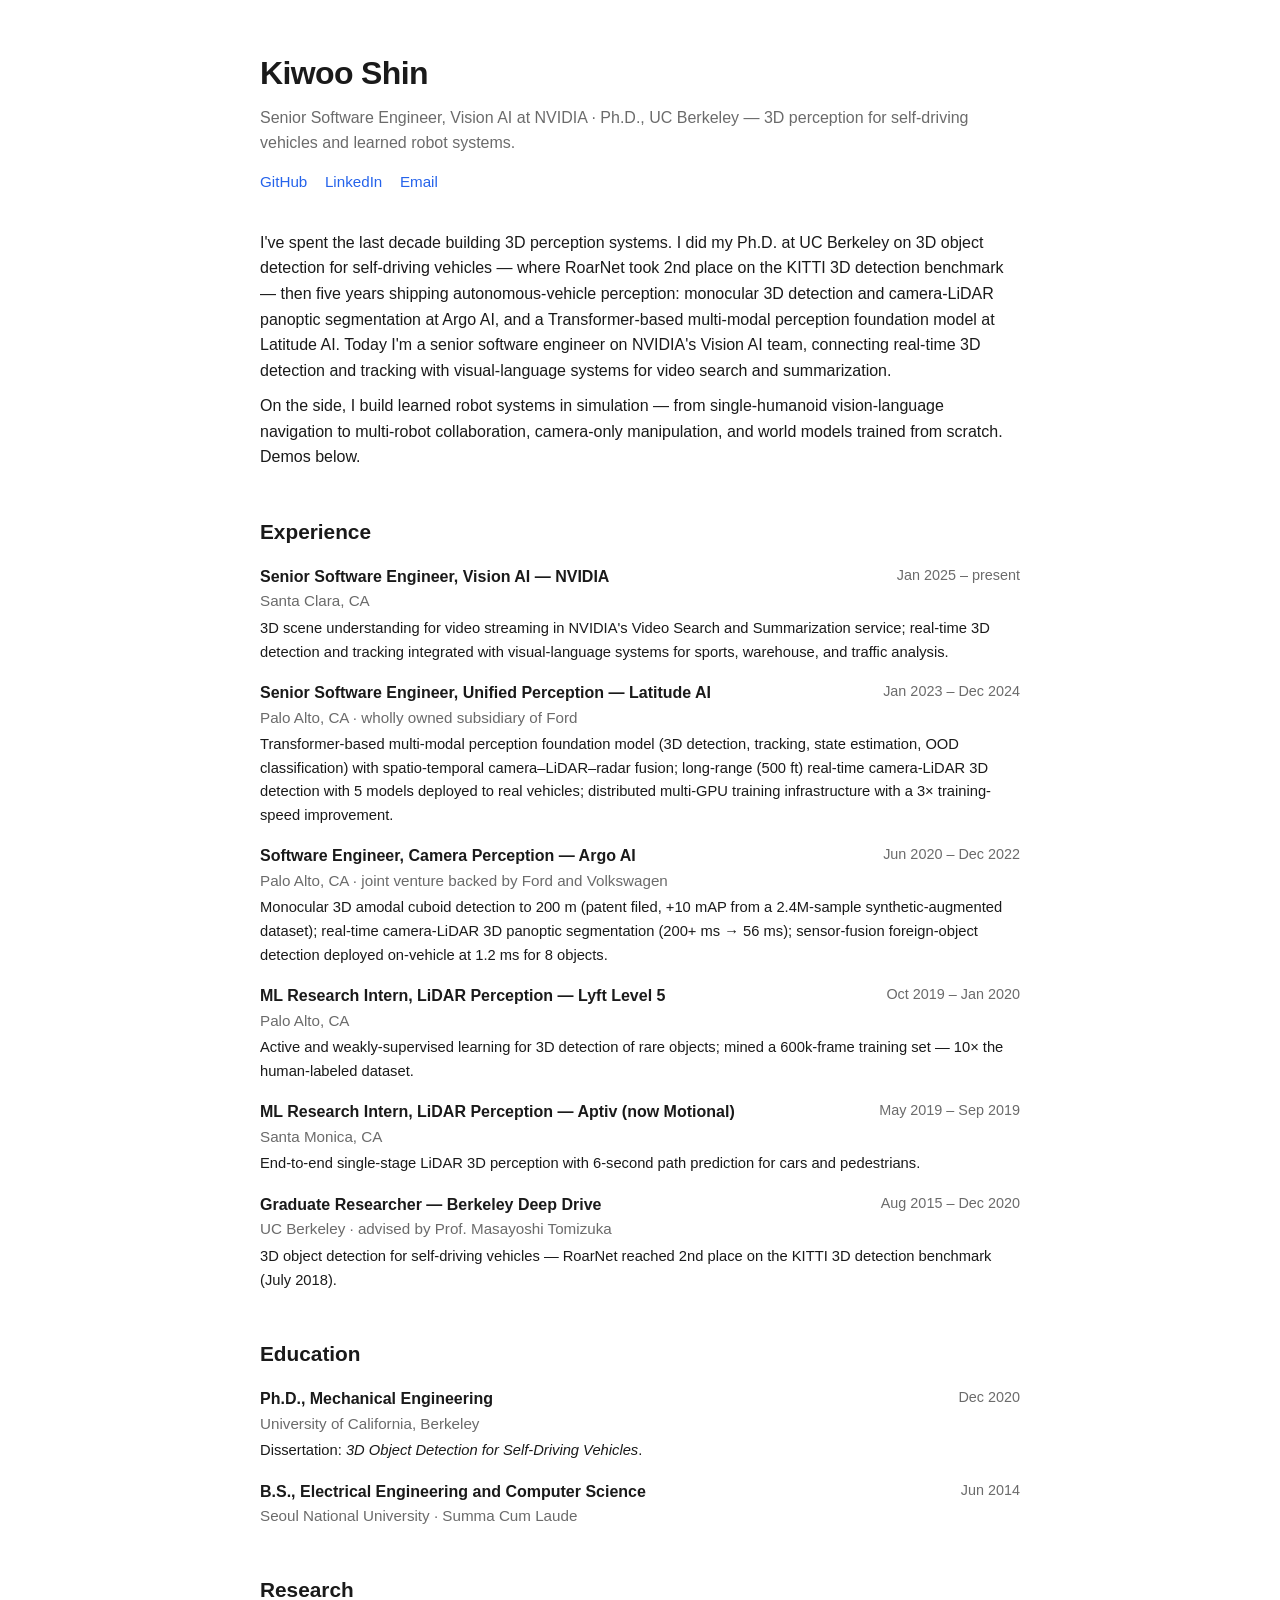
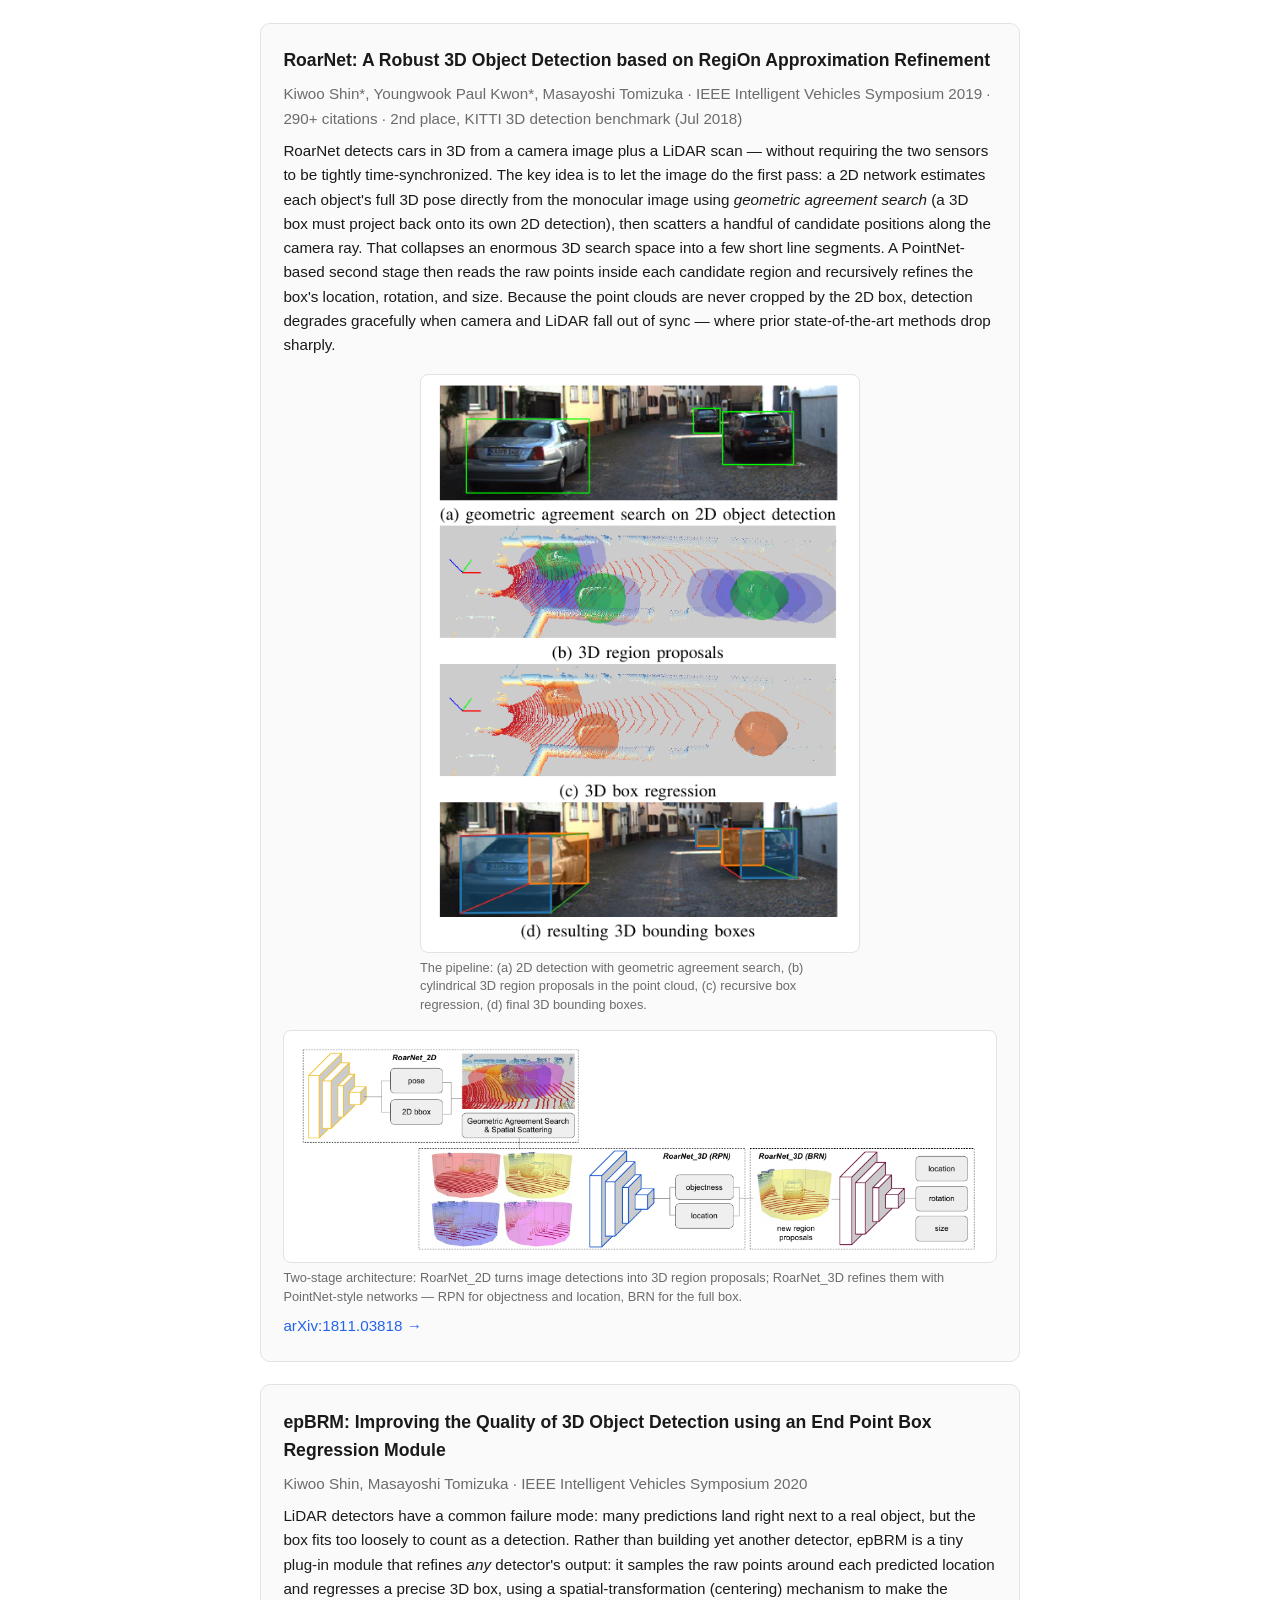
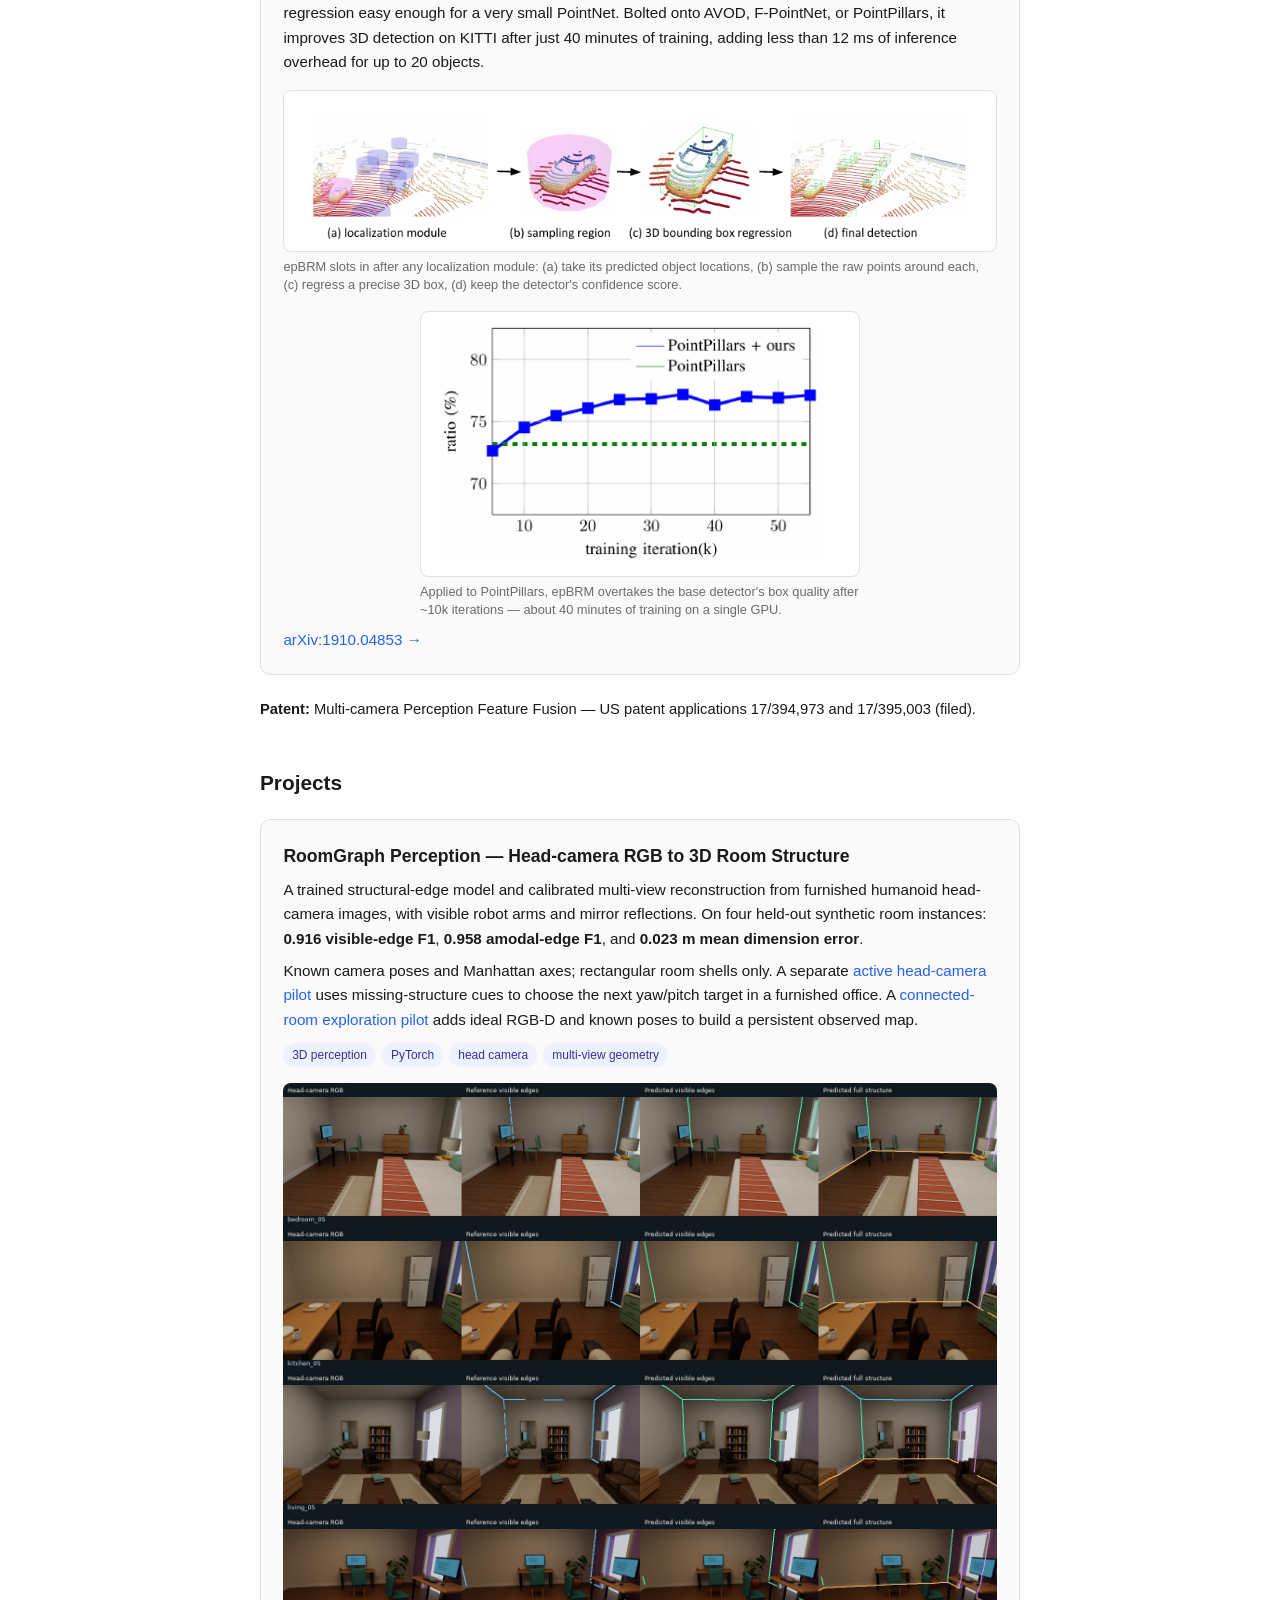
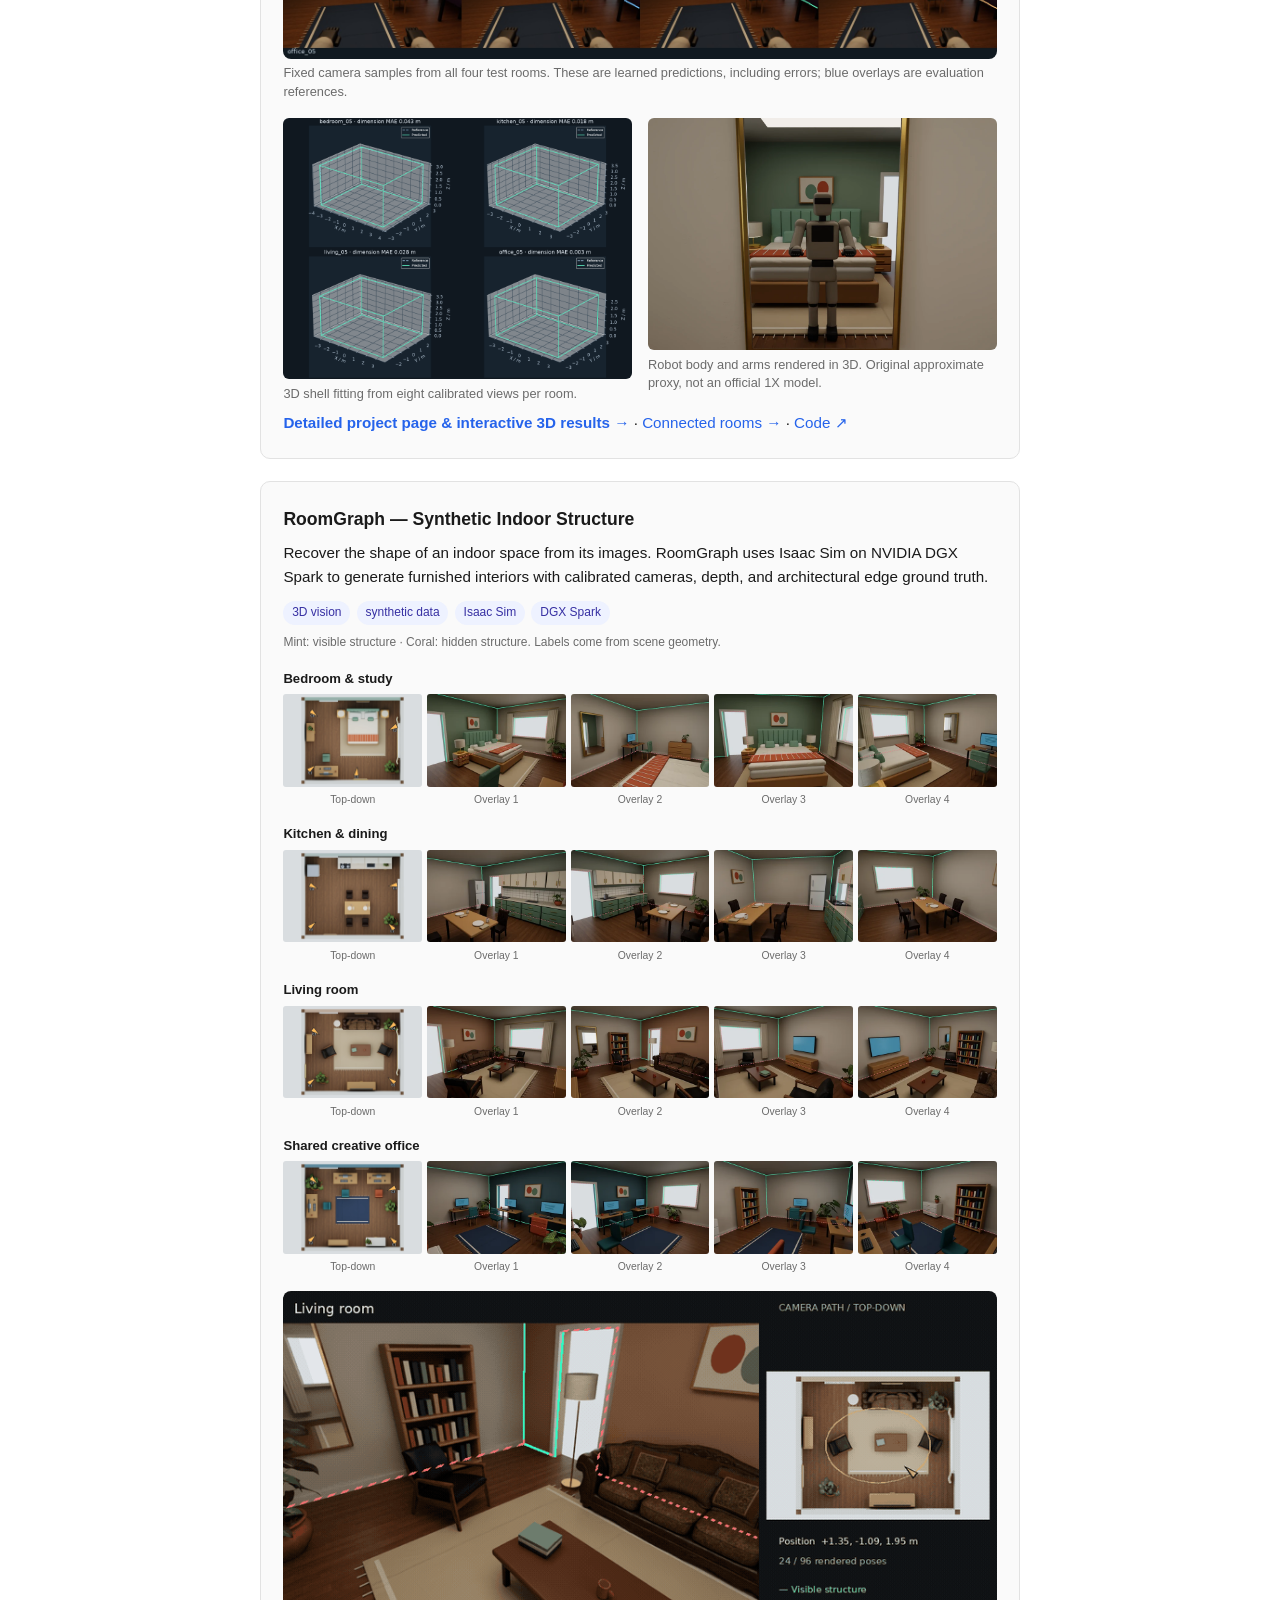
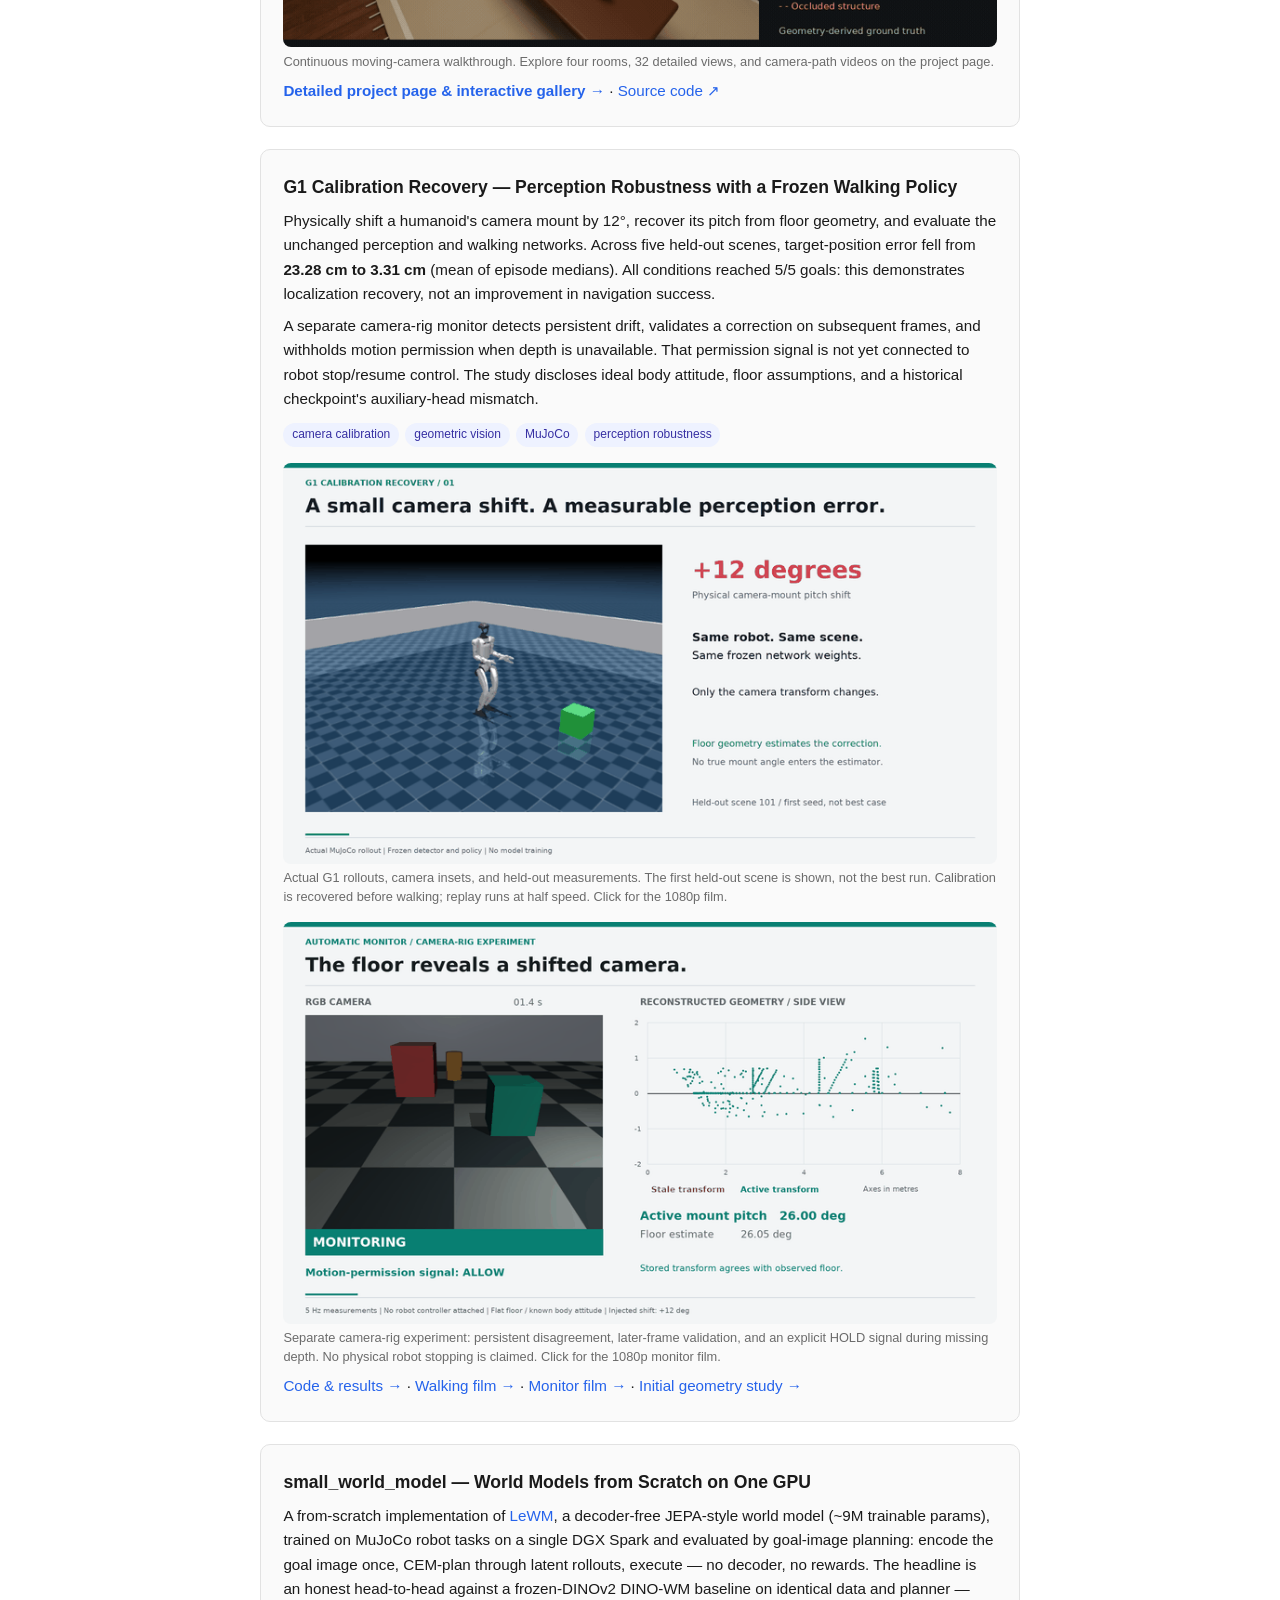
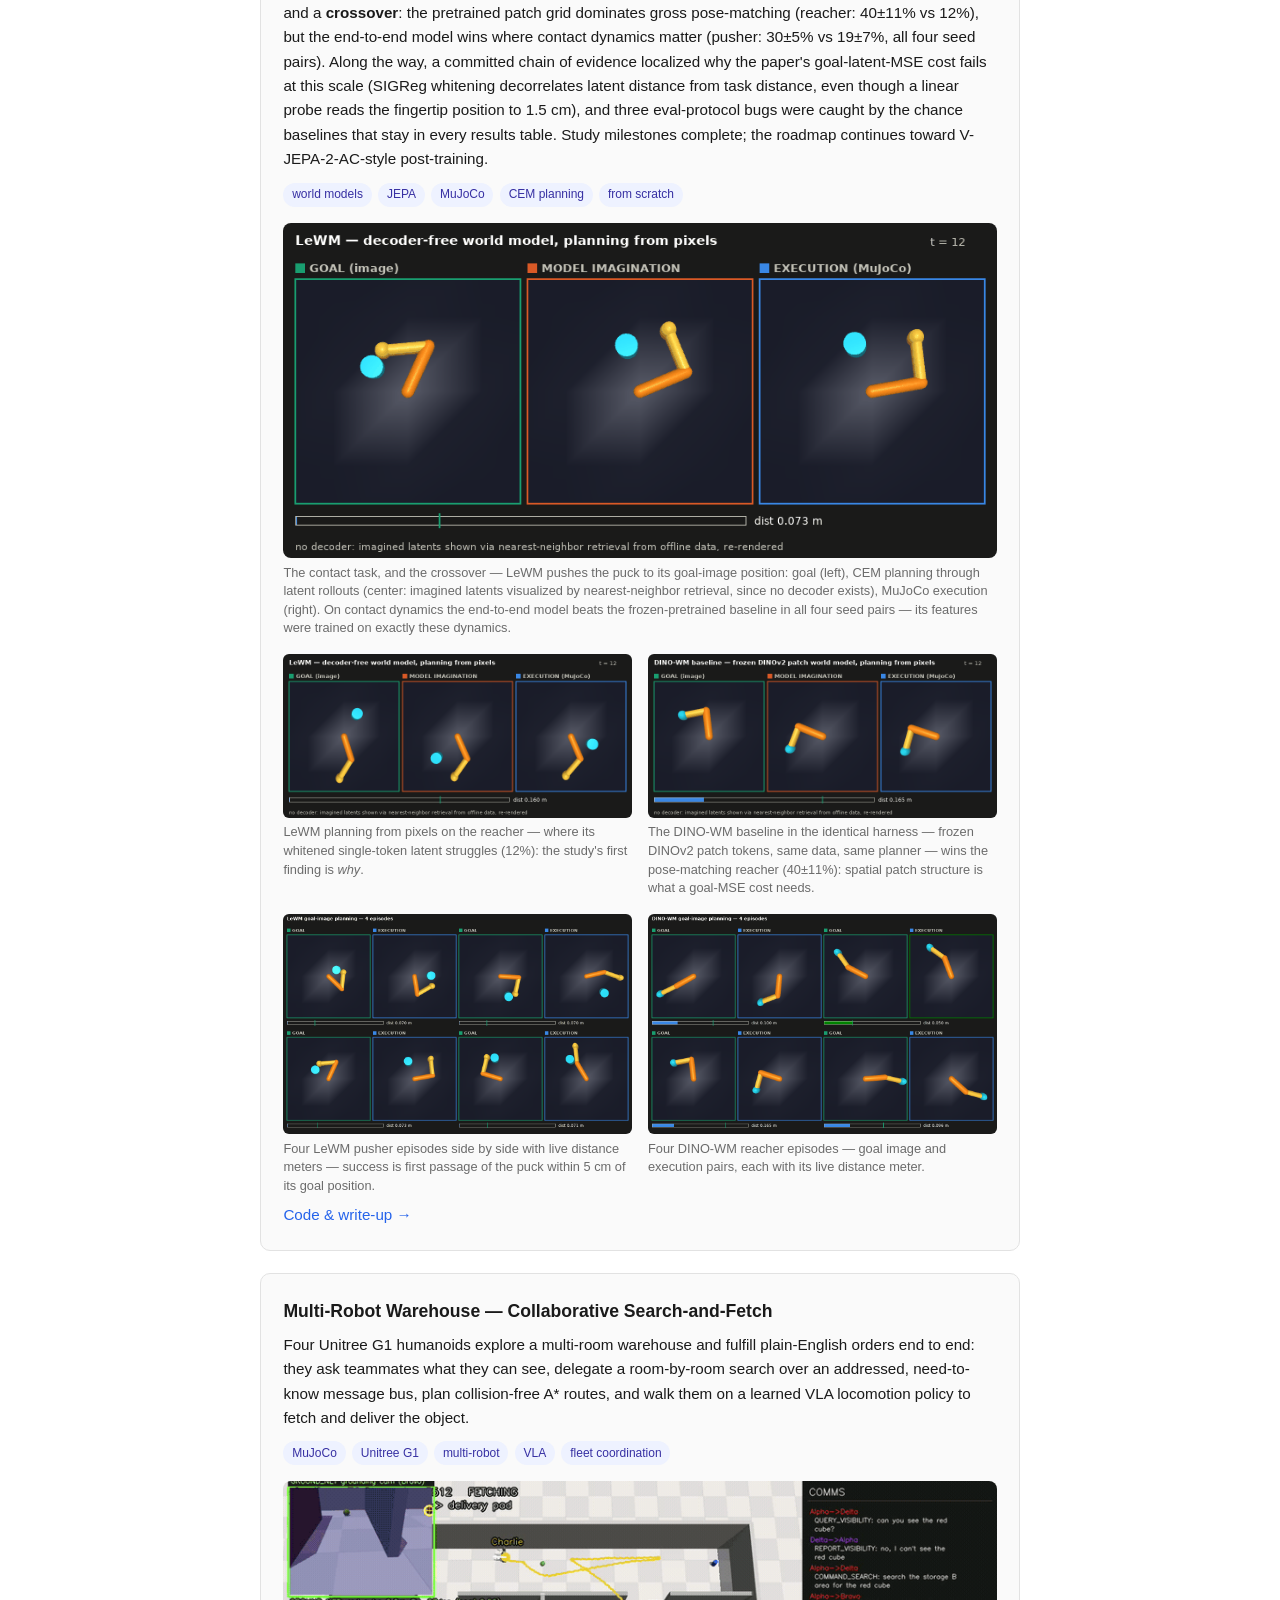
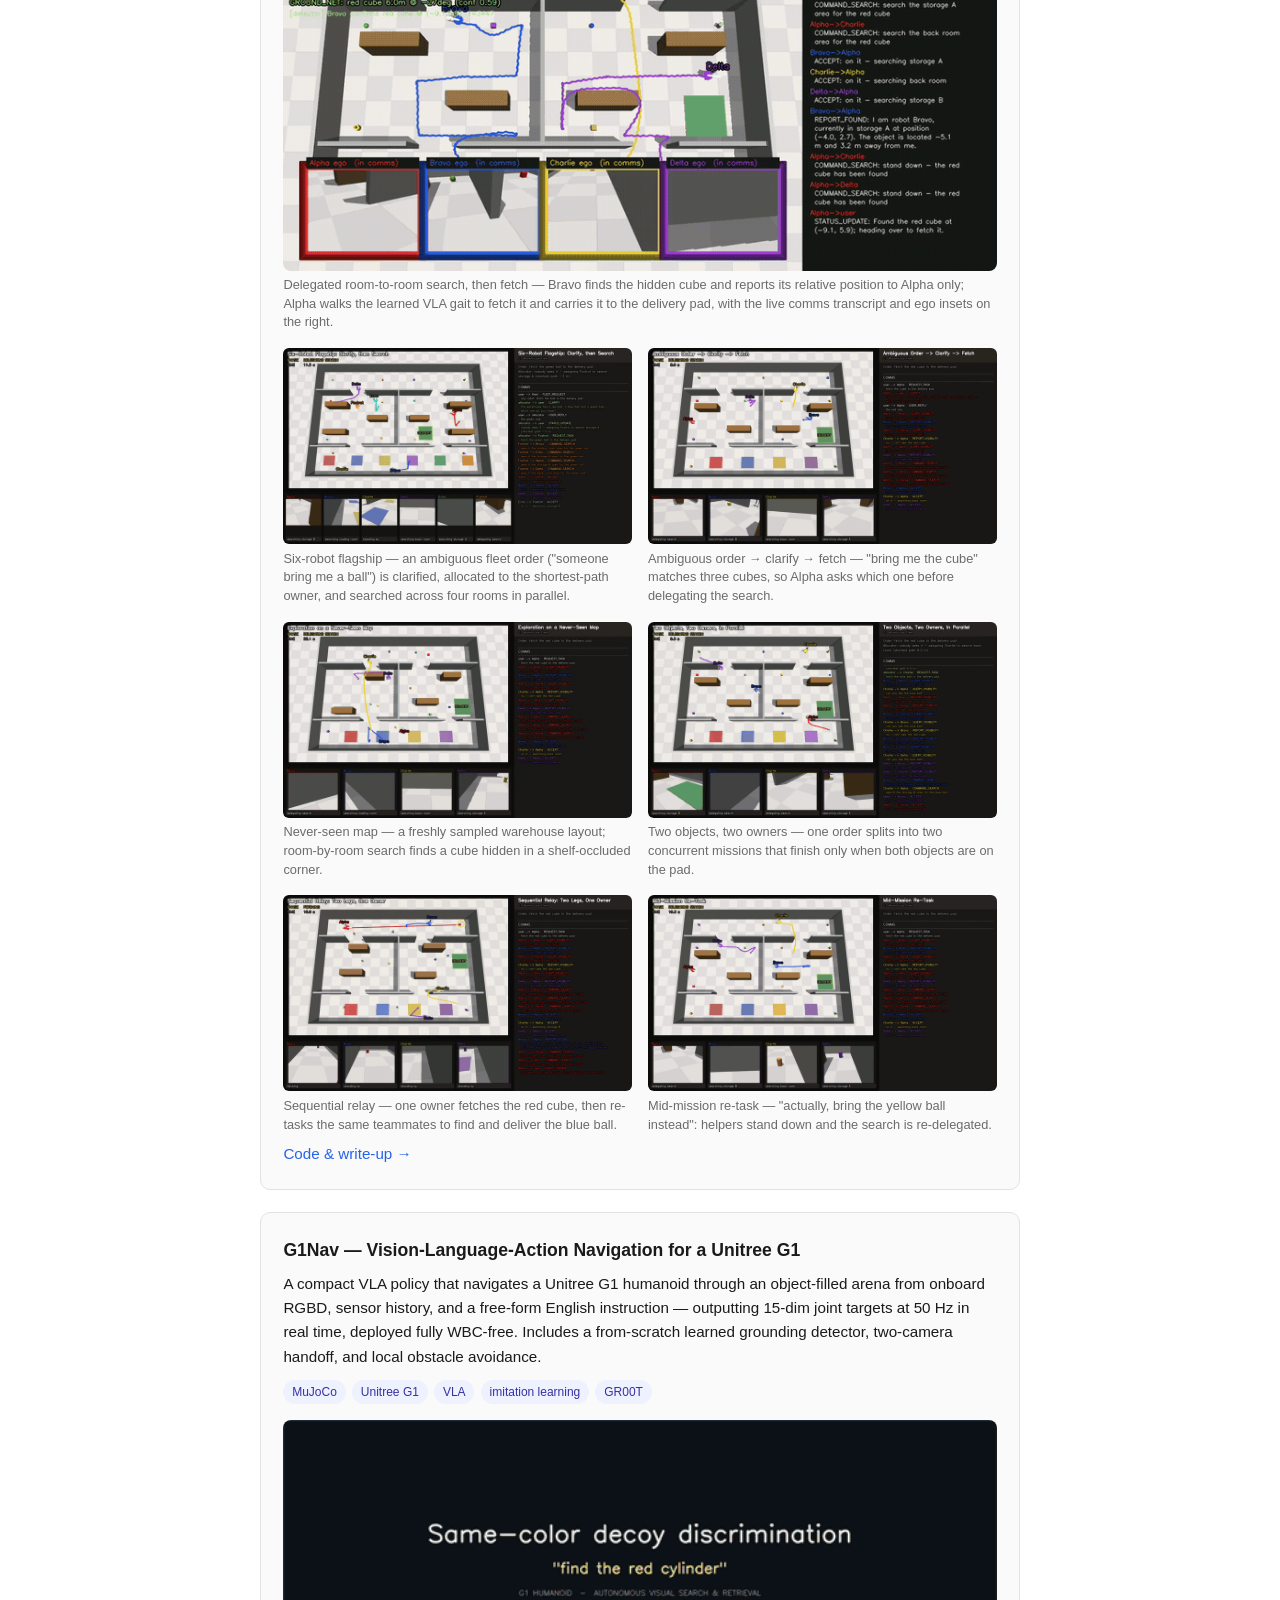
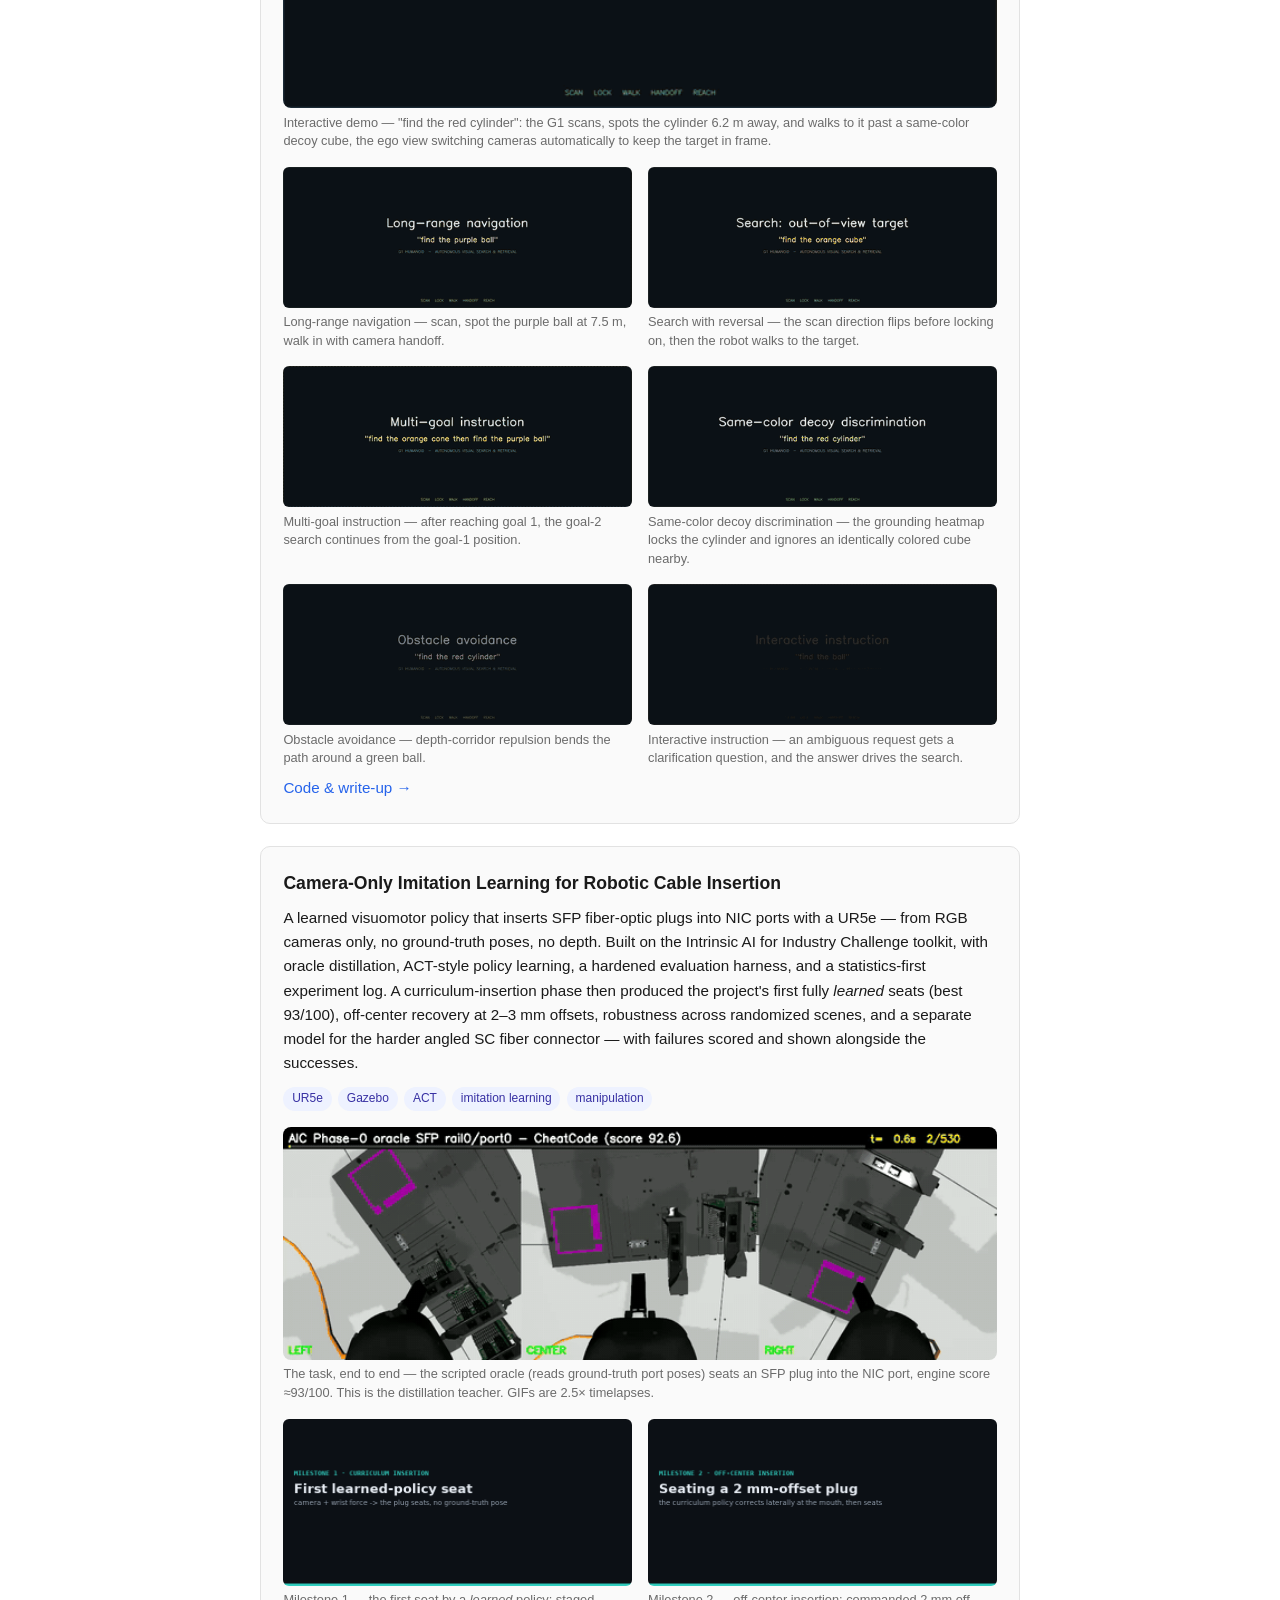
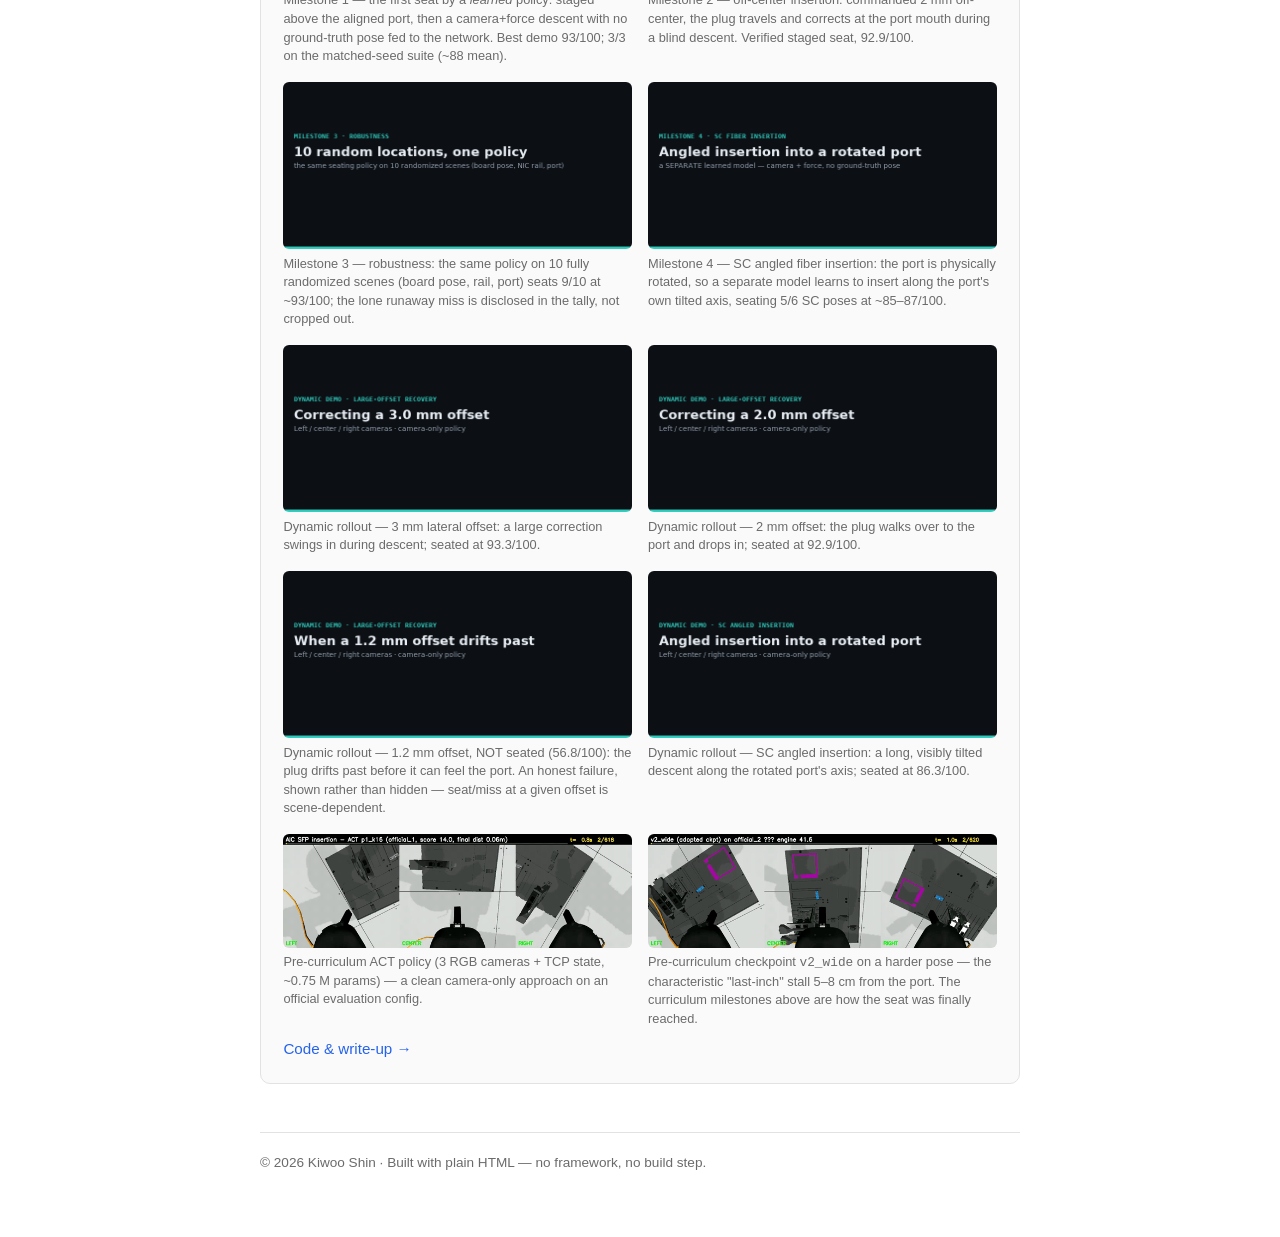
==== index.html @ a4d24195 "Publish connected-room exploration replay and observed 3D maps" ====
<!doctype html>
<html lang="en">
<head>
  <meta charset="utf-8">
  <meta name="viewport" content="width=device-width, initial-scale=1">
  <title>Kiwoo Shin</title>
  <meta name="description" content="Kiwoo Shin — robotics and machine learning. Side projects and demos.">
  <style>
    :root {
      --bg: #ffffff;
      --fg: #1a1a1a;
      --muted: #6b6b6b;
      --border: #e2e2e2;
      --card: #fafafa;
      --accent: #2563eb;
      --tag-bg: #eef2ff;
      --tag-fg: #3730a3;
    }
    @media (prefers-color-scheme: dark) {
      :root {
        --bg: #111214;
        --fg: #e8e8e8;
        --muted: #9a9a9a;
        --border: #2a2c30;
        --card: #1a1c1f;
        --accent: #7aa2ff;
        --tag-bg: #1e2740;
        --tag-fg: #aabdff;
      }
    }
    * { box-sizing: border-box; margin: 0; padding: 0; }
    body {
      background: var(--bg);
      color: var(--fg);
      font-family: -apple-system, BlinkMacSystemFont, "Segoe UI", Roboto, Helvetica, Arial, sans-serif;
      line-height: 1.6;
      padding: 3rem 1.25rem 4rem;
    }
    main { max-width: 760px; margin: 0 auto; }
    a { color: var(--accent); text-decoration: none; }
    a:hover { text-decoration: underline; }

    /* ---- Header ---- */
    header h1 { font-size: 2rem; letter-spacing: -0.02em; }
    header .tagline { color: var(--muted); margin-top: 0.35rem; }
    header nav { margin-top: 0.9rem; display: flex; gap: 1.1rem; flex-wrap: wrap; font-size: 0.95rem; }

    /* ---- About ---- */
    #about { margin-top: 2.2rem; color: var(--fg); }

    /* ---- CV sections (Education / Experience) ---- */
    .cv-section { margin-top: 2.8rem; }
    .cv-section > h2 { font-size: 1.3rem; margin-bottom: 1rem; }
    .entry { margin-bottom: 1rem; }
    .entry .row {
      display: flex;
      justify-content: space-between;
      gap: 1rem;
      flex-wrap: wrap;
    }
    .entry .what { font-weight: 600; }
    .entry .when { color: var(--muted); font-size: 0.9rem; white-space: nowrap; }
    .entry .where { color: var(--muted); font-size: 0.95rem; }
    .entry .detail { font-size: 0.92rem; margin-top: 0.2rem; }

    /* ---- Projects ---- */
    #projects { margin-top: 2.8rem; }
    #projects > h2 { font-size: 1.3rem; margin-bottom: 1.2rem; }
    .project {
      border: 1px solid var(--border);
      background: var(--card);
      border-radius: 10px;
      padding: 1.4rem;
      margin-bottom: 1.4rem;
    }
    .project h3 { font-size: 1.1rem; }
    .project h3 a { color: inherit; }
    .project p { margin-top: 0.5rem; font-size: 0.95rem; }
    .tags { margin-top: 0.7rem; display: flex; gap: 0.4rem; flex-wrap: wrap; }
    .tags span {
      background: var(--tag-bg);
      color: var(--tag-fg);
      font-size: 0.75rem;
      padding: 0.15rem 0.55rem;
      border-radius: 999px;
    }
    .links { margin-top: 0.7rem; font-size: 0.9rem; }

    /* ---- Demo media ---- */
    .featured { margin-top: 1rem; }
    .featured img { width: 100%; height: auto; display: block; border-radius: 8px; }
    .gallery {
      display: grid;
      grid-template-columns: 1fr 1fr;
      gap: 1rem;
      margin-top: 1rem;
    }
    @media (max-width: 620px) { .gallery { grid-template-columns: 1fr; } }
    .gallery img { width: 100%; height: auto; display: block; border-radius: 6px; }
    .fig-narrow { max-width: 440px; margin-left: auto; margin-right: auto; }
    .paper-fig img { background: #fff; border: 1px solid var(--border); padding: 0.5rem; }
    .venue { color: var(--muted); font-size: 0.9rem; margin-top: 0.25rem; }
    figure { margin: 0; }
    figcaption {
      margin-top: 0.35rem;
      font-size: 0.8rem;
      color: var(--muted);
      line-height: 1.45;
    }

    .rg-scene-row { margin-top: 1rem; }
    .rg-scene-row h4 { font-size: .82rem; font-weight: 600; margin-bottom: .35rem; }
    .rg-scroll { overflow-x: auto; }
    .rg-five { display: grid; grid-template-columns: repeat(5, minmax(0, 1fr)); gap: 5px; min-width: 570px; }
    .rg-five img { display: block; width: 100%; height: auto; border-radius: 3px; }
    .rg-five figcaption { font-size: .65rem; text-align: center; }
    .rg-five a { text-decoration: none; }
    .project .rg-legend, .project .rg-scroll-hint { font-size: .75rem; color: var(--muted); }
    .rg-scroll-hint { display: none; }
    @media (max-width: 660px) { .rg-scroll-hint { display: block; } }

    /* ---- Video slot: replace the placeholder div with a real embed ---- */
    .video-slot {
      margin-top: 1rem;
      aspect-ratio: 16 / 9;
      border: 2px dashed var(--border);
      border-radius: 8px;
      display: flex;
      align-items: center;
      justify-content: center;
      color: var(--muted);
      font-size: 0.9rem;
    }
    .video-slot iframe, .video-slot video {
      width: 100%; height: 100%; border: 0; border-radius: 8px;
    }
    .has-video { border: none; }

    footer {
      margin-top: 3rem;
      padding-top: 1.2rem;
      border-top: 1px solid var(--border);
      color: var(--muted);
      font-size: 0.85rem;
    }
  </style>
</head>
<body>
<main>

  <header>
    <h1>Kiwoo Shin</h1>
    <p class="tagline">Senior Software Engineer, Vision AI at NVIDIA · Ph.D., UC Berkeley —
    3D perception for self-driving vehicles and learned robot systems.</p>
    <nav>
      <a href="https://github.com/KiwooShin">GitHub</a>
      <a href="https://www.linkedin.com/in/kiwoo-shin">LinkedIn</a>
      <a href="mailto:kiwoo.shin@berkeley.edu">Email</a>
      <!-- <a href="cv.pdf">CV</a> -->
      <!-- <a href="https://scholar.google.com/...">Scholar</a> -->
    </nav>
  </header>

  <section id="about">
    <p>I've spent the last decade building 3D perception systems. I did my
    Ph.D. at UC Berkeley on 3D object detection for self-driving vehicles —
    where RoarNet took 2nd place on the KITTI 3D detection benchmark — then
    five years shipping autonomous-vehicle perception: monocular 3D detection
    and camera-LiDAR panoptic segmentation at Argo AI, and a Transformer-based
    multi-modal perception foundation model at Latitude AI. Today I'm a senior
    software engineer on NVIDIA's Vision AI team, connecting real-time 3D
    detection and tracking with visual-language systems for video search and
    summarization.</p>
    <p style="margin-top:0.6rem;">On the side, I build learned robot systems in
    simulation — from single-humanoid vision-language navigation to multi-robot
    collaboration, camera-only manipulation, and world models trained from
    scratch. Demos below.</p>
  </section>

  <section id="experience" class="cv-section">
    <h2>Experience</h2>
    <div class="entry">
      <div class="row">
        <span class="what">Senior Software Engineer, Vision AI — NVIDIA</span>
        <span class="when">Jan 2025 – present</span>
      </div>
      <div class="where">Santa Clara, CA</div>
      <p class="detail">3D scene understanding for video streaming in NVIDIA's
      Video Search and Summarization service; real-time 3D detection and
      tracking integrated with visual-language systems for sports, warehouse,
      and traffic analysis.</p>
    </div>
    <div class="entry">
      <div class="row">
        <span class="what">Senior Software Engineer, Unified Perception — Latitude AI</span>
        <span class="when">Jan 2023 – Dec 2024</span>
      </div>
      <div class="where">Palo Alto, CA · wholly owned subsidiary of Ford</div>
      <p class="detail">Transformer-based multi-modal perception foundation
      model (3D detection, tracking, state estimation, OOD classification)
      with spatio-temporal camera–LiDAR–radar fusion; long-range (500&nbsp;ft)
      real-time camera-LiDAR 3D detection with 5 models deployed to real
      vehicles; distributed multi-GPU training infrastructure with a 3×
      training-speed improvement.</p>
    </div>
    <div class="entry">
      <div class="row">
        <span class="what">Software Engineer, Camera Perception — Argo AI</span>
        <span class="when">Jun 2020 – Dec 2022</span>
      </div>
      <div class="where">Palo Alto, CA · joint venture backed by Ford and Volkswagen</div>
      <p class="detail">Monocular 3D amodal cuboid detection to 200&nbsp;m
      (patent filed, +10 mAP from a 2.4M-sample synthetic-augmented dataset);
      real-time camera-LiDAR 3D panoptic segmentation (200+&nbsp;ms → 56&nbsp;ms);
      sensor-fusion foreign-object detection deployed on-vehicle at
      1.2&nbsp;ms for 8 objects.</p>
    </div>
    <div class="entry">
      <div class="row">
        <span class="what">ML Research Intern, LiDAR Perception — Lyft Level 5</span>
        <span class="when">Oct 2019 – Jan 2020</span>
      </div>
      <div class="where">Palo Alto, CA</div>
      <p class="detail">Active and weakly-supervised learning for 3D detection
      of rare objects; mined a 600k-frame training set — 10× the human-labeled
      dataset.</p>
    </div>
    <div class="entry">
      <div class="row">
        <span class="what">ML Research Intern, LiDAR Perception — Aptiv (now Motional)</span>
        <span class="when">May 2019 – Sep 2019</span>
      </div>
      <div class="where">Santa Monica, CA</div>
      <p class="detail">End-to-end single-stage LiDAR 3D perception with
      6-second path prediction for cars and pedestrians.</p>
    </div>
    <div class="entry">
      <div class="row">
        <span class="what">Graduate Researcher — Berkeley Deep Drive</span>
        <span class="when">Aug 2015 – Dec 2020</span>
      </div>
      <div class="where">UC Berkeley · advised by Prof. Masayoshi Tomizuka</div>
      <p class="detail">3D object detection for self-driving vehicles —
      RoarNet reached 2nd place on the KITTI 3D detection benchmark
      (July 2018).</p>
    </div>
  </section>

  <section id="education" class="cv-section">
    <h2>Education</h2>
    <div class="entry">
      <div class="row">
        <span class="what">Ph.D., Mechanical Engineering</span>
        <span class="when">Dec 2020</span>
      </div>
      <div class="where">University of California, Berkeley</div>
      <p class="detail">Dissertation: <em>3D Object Detection for Self-Driving
      Vehicles</em>.</p>
    </div>
    <div class="entry">
      <div class="row">
        <span class="what">B.S., Electrical Engineering and Computer Science</span>
        <span class="when">Jun 2014</span>
      </div>
      <div class="where">Seoul National University · Summa Cum Laude</div>
    </div>
  </section>

  <section id="research" class="cv-section">
    <h2>Research</h2>

    <article class="project">
      <h3><a href="https://arxiv.org/abs/1811.03818">RoarNet: A Robust 3D Object
      Detection based on RegiOn Approximation Refinement</a></h3>
      <p class="venue">Kiwoo Shin*, Youngwook Paul Kwon*, Masayoshi Tomizuka ·
      IEEE Intelligent Vehicles Symposium 2019 · 290+ citations ·
      2nd place, KITTI 3D detection benchmark (Jul 2018)</p>
      <p>RoarNet detects cars in 3D from a camera image plus a LiDAR scan —
      without requiring the two sensors to be tightly time-synchronized. The
      key idea is to let the image do the first pass: a 2D network estimates
      each object's full 3D pose directly from the monocular image using
      <em>geometric agreement search</em> (a 3D box must project back onto its
      own 2D detection), then scatters a handful of candidate positions along
      the camera ray. That collapses an enormous 3D search space into a few
      short line segments. A PointNet-based second stage then reads the raw
      points inside each candidate region and recursively refines the box's
      location, rotation, and size. Because the point clouds are never
      cropped by the 2D box, detection degrades gracefully when camera and
      LiDAR fall out of sync — where prior state-of-the-art methods drop
      sharply.</p>
      <figure class="featured paper-fig fig-narrow">
        <img src="media/research/roarnet_pipeline.png" alt="RoarNet detection pipeline" loading="lazy">
        <figcaption>The pipeline: (a) 2D detection with geometric agreement
        search, (b) cylindrical 3D region proposals in the point cloud,
        (c) recursive box regression, (d) final 3D bounding boxes.</figcaption>
      </figure>
      <figure class="featured paper-fig">
        <img src="media/research/roarnet_arch.png" alt="RoarNet architecture" loading="lazy">
        <figcaption>Two-stage architecture: RoarNet_2D turns image detections
        into 3D region proposals; RoarNet_3D refines them with PointNet-style
        networks — RPN for objectness and location, BRN for the full
        box.</figcaption>
      </figure>
      <p class="links"><a href="https://arxiv.org/abs/1811.03818">arXiv:1811.03818 →</a></p>
    </article>

    <article class="project">
      <h3><a href="https://arxiv.org/abs/1910.04853">epBRM: Improving the Quality
      of 3D Object Detection using an End Point Box Regression Module</a></h3>
      <p class="venue">Kiwoo Shin, Masayoshi Tomizuka ·
      IEEE Intelligent Vehicles Symposium 2020</p>
      <p>LiDAR detectors have a common failure mode: many predictions land
      right next to a real object, but the box fits too loosely to count as a
      detection. Rather than building yet another detector, epBRM is a tiny
      plug-in module that refines <em>any</em> detector's output: it samples
      the raw points around each predicted location and regresses a precise
      3D box, using a spatial-transformation (centering) mechanism to make the
      regression easy enough for a very small PointNet. Bolted onto
      AVOD, F-PointNet, or PointPillars, it improves 3D detection on KITTI
      after just 40 minutes of training, adding less than 12&nbsp;ms of
      inference overhead for up to 20 objects.</p>
      <figure class="featured paper-fig">
        <img src="media/research/epbrm_pipeline.png" alt="epBRM box regression pipeline" loading="lazy">
        <figcaption>epBRM slots in after any localization module: (a) take its
        predicted object locations, (b) sample the raw points around each,
        (c) regress a precise 3D box, (d) keep the detector's confidence
        score.</figcaption>
      </figure>
      <figure class="featured paper-fig fig-narrow">
        <img src="media/research/epbrm_training.png" alt="epBRM training progress vs PointPillars baseline" loading="lazy">
        <figcaption>Applied to PointPillars, epBRM overtakes the base
        detector's box quality after ~10k iterations — about 40 minutes of
        training on a single GPU.</figcaption>
      </figure>
      <p class="links"><a href="https://arxiv.org/abs/1910.04853">arXiv:1910.04853 →</a></p>
    </article>

    <div class="entry" style="margin-top:1.2rem;">
      <p class="detail"><strong>Patent:</strong> Multi-camera Perception Feature
      Fusion — US patent applications 17/394,973 and 17/395,003 (filed).</p>
    </div>
  </section>

  <section id="projects">
    <h2>Projects</h2>

    <article class="project" id="roomgraph-perception">
      <h3><a href="roomgraph-perception/">RoomGraph Perception — Head-camera RGB to 3D Room Structure</a></h3>
      <p>A trained structural-edge model and calibrated multi-view reconstruction from furnished humanoid head-camera images, with visible robot arms and mirror reflections. On four held-out synthetic room instances: <strong>0.916 visible-edge F1</strong>, <strong>0.958 amodal-edge F1</strong>, and <strong>0.023 m mean dimension error</strong>.</p>
      <p>Known camera poses and Manhattan axes; rectangular room shells only. A separate <a href="roomgraph-perception/#active-head">active head-camera pilot</a> uses missing-structure cues to choose the next yaw/pitch target in a furnished office. A <a href="roomgraph-multiroom/">connected-room exploration pilot</a> adds ideal RGB-D and known poses to build a persistent observed map.</p>
      <div class="tags"><span>3D perception</span><span>PyTorch</span><span>head camera</span><span>multi-view geometry</span></div>
      <figure class="featured"><a href="roomgraph-perception/#predictions"><img src="media/roomgraph-perception/predictions.jpg" width="1536" height="1240" loading="lazy" alt="Four held-out furnished head-camera views comparing RGB, reference edges, learned visible edges and learned amodal structure"></a><figcaption>Fixed camera samples from all four test rooms. These are learned predictions, including errors; blue overlays are evaluation references.</figcaption></figure>
      <div class="gallery"><figure><a href="roomgraph-perception/#reconstruction"><img src="media/roomgraph-perception/reconstruction.png" width="1920" height="1440" loading="lazy" alt="Predicted and reference 3D room shells for four held-out rooms"></a><figcaption>3D shell fitting from eight calibrated views per room.</figcaption></figure><figure><a href="roomgraph-perception/"><img src="media/roomgraph-perception/mirror.webp" width="1152" height="768" loading="lazy" alt="Head-mounted camera seeing the humanoid proxy's body reflected in a mirror"></a><figcaption>Robot body and arms rendered in 3D. Original approximate proxy, not an official 1X model.</figcaption></figure></div>
      <p class="links"><a href="roomgraph-perception/"><strong>Detailed project page &amp; interactive 3D results →</strong></a> · <a href="roomgraph-multiroom/">Connected rooms →</a> · <a href="https://github.com/KiwooShin/roomgraph">Code ↗</a></p>
    </article>

    <article class="project" id="roomgraph">
      <h3><a href="roomgraph/">RoomGraph — Synthetic Indoor Structure</a></h3>
      <p>Recover the shape of an indoor space from its images. RoomGraph uses Isaac Sim on NVIDIA DGX Spark to generate furnished interiors with calibrated cameras, depth, and architectural edge ground truth.</p>
      <div class="tags"><span>3D vision</span><span>synthetic data</span><span>Isaac Sim</span><span>DGX Spark</span></div>
      <p class="rg-legend"><span>Mint: visible structure</span> · <span>Coral: hidden structure</span>. Labels come from scene geometry.</p>
      <div class="rg-scene-row"><h4>Bedroom &amp; study</h4><div class="rg-scroll" role="region" aria-label="Bedroom &amp; study camera previews" tabindex="0"><div class="rg-five"><figure><a href="roomgraph/#bedroom"><img src="media/roomgraph/furnished/bedroom/top_down_four.webp" width="420" height="280" loading="lazy" alt="Bedroom &amp; study: top-down with camera positions C1 to C4"><figcaption>Top-down</figcaption></a></figure><figure><a href="roomgraph/#bedroom"><img src="media/roomgraph/furnished/bedroom/C1_thumb.webp" width="420" height="280" loading="lazy" alt="Bedroom &amp; study, C1: structural-edge overlay"><figcaption>Overlay 1</figcaption></a></figure><figure><a href="roomgraph/#bedroom"><img src="media/roomgraph/furnished/bedroom/C2_thumb.webp" width="420" height="280" loading="lazy" alt="Bedroom &amp; study, C2: structural-edge overlay"><figcaption>Overlay 2</figcaption></a></figure><figure><a href="roomgraph/#bedroom"><img src="media/roomgraph/furnished/bedroom/C3_thumb.webp" width="420" height="280" loading="lazy" alt="Bedroom &amp; study, C3: structural-edge overlay"><figcaption>Overlay 3</figcaption></a></figure><figure><a href="roomgraph/#bedroom"><img src="media/roomgraph/furnished/bedroom/C4_thumb.webp" width="420" height="280" loading="lazy" alt="Bedroom &amp; study, C4: structural-edge overlay"><figcaption>Overlay 4</figcaption></a></figure></div></div></div><div class="rg-scene-row"><h4>Kitchen &amp; dining</h4><div class="rg-scroll" role="region" aria-label="Kitchen &amp; dining camera previews" tabindex="0"><div class="rg-five"><figure><a href="roomgraph/#kitchen"><img src="media/roomgraph/furnished/kitchen/top_down_four.webp" width="420" height="280" loading="lazy" alt="Kitchen &amp; dining: top-down with camera positions C1 to C4"><figcaption>Top-down</figcaption></a></figure><figure><a href="roomgraph/#kitchen"><img src="media/roomgraph/furnished/kitchen/C1_thumb.webp" width="420" height="280" loading="lazy" alt="Kitchen &amp; dining, C1: structural-edge overlay"><figcaption>Overlay 1</figcaption></a></figure><figure><a href="roomgraph/#kitchen"><img src="media/roomgraph/furnished/kitchen/C2_thumb.webp" width="420" height="280" loading="lazy" alt="Kitchen &amp; dining, C2: structural-edge overlay"><figcaption>Overlay 2</figcaption></a></figure><figure><a href="roomgraph/#kitchen"><img src="media/roomgraph/furnished/kitchen/C3_thumb.webp" width="420" height="280" loading="lazy" alt="Kitchen &amp; dining, C3: structural-edge overlay"><figcaption>Overlay 3</figcaption></a></figure><figure><a href="roomgraph/#kitchen"><img src="media/roomgraph/furnished/kitchen/C4_thumb.webp" width="420" height="280" loading="lazy" alt="Kitchen &amp; dining, C4: structural-edge overlay"><figcaption>Overlay 4</figcaption></a></figure></div></div></div><div class="rg-scene-row"><h4>Living room</h4><div class="rg-scroll" role="region" aria-label="Living room camera previews" tabindex="0"><div class="rg-five"><figure><a href="roomgraph/#living"><img src="media/roomgraph/furnished/living/top_down_four.webp" width="420" height="280" loading="lazy" alt="Living room: top-down with camera positions C1 to C4"><figcaption>Top-down</figcaption></a></figure><figure><a href="roomgraph/#living"><img src="media/roomgraph/furnished/living/C1_thumb.webp" width="420" height="280" loading="lazy" alt="Living room, C1: structural-edge overlay"><figcaption>Overlay 1</figcaption></a></figure><figure><a href="roomgraph/#living"><img src="media/roomgraph/furnished/living/C2_thumb.webp" width="420" height="280" loading="lazy" alt="Living room, C2: structural-edge overlay"><figcaption>Overlay 2</figcaption></a></figure><figure><a href="roomgraph/#living"><img src="media/roomgraph/furnished/living/C3_thumb.webp" width="420" height="280" loading="lazy" alt="Living room, C3: structural-edge overlay"><figcaption>Overlay 3</figcaption></a></figure><figure><a href="roomgraph/#living"><img src="media/roomgraph/furnished/living/C4_thumb.webp" width="420" height="280" loading="lazy" alt="Living room, C4: structural-edge overlay"><figcaption>Overlay 4</figcaption></a></figure></div></div></div><div class="rg-scene-row"><h4>Shared creative office</h4><div class="rg-scroll" role="region" aria-label="Shared creative office camera previews" tabindex="0"><div class="rg-five"><figure><a href="roomgraph/#office"><img src="media/roomgraph/furnished/office/top_down_four.webp" width="420" height="280" loading="lazy" alt="Shared creative office: top-down with camera positions C1 to C4"><figcaption>Top-down</figcaption></a></figure><figure><a href="roomgraph/#office"><img src="media/roomgraph/furnished/office/C1_thumb.webp" width="420" height="280" loading="lazy" alt="Shared creative office, C1: structural-edge overlay"><figcaption>Overlay 1</figcaption></a></figure><figure><a href="roomgraph/#office"><img src="media/roomgraph/furnished/office/C2_thumb.webp" width="420" height="280" loading="lazy" alt="Shared creative office, C2: structural-edge overlay"><figcaption>Overlay 2</figcaption></a></figure><figure><a href="roomgraph/#office"><img src="media/roomgraph/furnished/office/C3_thumb.webp" width="420" height="280" loading="lazy" alt="Shared creative office, C3: structural-edge overlay"><figcaption>Overlay 3</figcaption></a></figure><figure><a href="roomgraph/#office"><img src="media/roomgraph/furnished/office/C4_thumb.webp" width="420" height="280" loading="lazy" alt="Shared creative office, C4: structural-edge overlay"><figcaption>Overlay 4</figcaption></a></figure></div></div></div>
      <p class="rg-scroll-hint">On small screens, swipe each row to see all four overlays.</p>
      <figure class="featured"><a href="roomgraph/#living"><picture><source media="(prefers-reduced-motion: reduce)" srcset="media/roomgraph/furnished/living/walkthrough-poster.webp"><img src="media/roomgraph/furnished/living/walkthrough.gif" width="768" height="384" loading="lazy" alt="Moving camera in a furnished living room, with a continuous structural-edge overlay and synchronized top-down camera marker"></picture></a><figcaption>Continuous moving-camera walkthrough. Explore four rooms, 32 detailed views, and camera-path videos on the project page.</figcaption></figure>
      <p class="links"><a href="roomgraph/"><strong>Detailed project page &amp; interactive gallery →</strong></a> · <a href="https://github.com/KiwooShin/roomgraph">Source code ↗</a></p>
    </article>

    <article class="project" id="calibration-recovery">
      <h3><a href="https://github.com/KiwooShin/g1-calibration-recovery">G1 Calibration Recovery — Perception Robustness with a Frozen Walking Policy</a></h3>
      <p>Physically shift a humanoid's camera mount by 12°, recover its pitch
      from floor geometry, and evaluate the unchanged perception and walking
      networks. Across five held-out scenes, target-position error fell from
      <strong>23.28&nbsp;cm to 3.31&nbsp;cm</strong> (mean of episode medians).
      All conditions reached 5/5 goals: this demonstrates localization recovery,
      not an improvement in navigation success.</p>
      <p>A separate camera-rig monitor detects persistent drift, validates a
      correction on subsequent frames, and withholds motion permission when
      depth is unavailable. That permission signal is not yet connected to
      robot stop/resume control. The study discloses ideal body attitude, floor
      assumptions, and a historical checkpoint's auxiliary-head mismatch.</p>
      <div class="tags">
        <span>camera calibration</span><span>geometric vision</span>
        <span>MuJoCo</span><span>perception robustness</span>
      </div>
      <figure class="featured">
        <a href="media/calibration/g1-navigation-study.mp4">
          <img src="media/calibration/g1-navigation-study.gif" width="768" height="432"
               style="height:auto" loading="lazy"
               alt="Synchronized G1 walking with stale versus recovered camera calibration, followed by held-out localization measurements">
        </a>
        <figcaption>Actual G1 rollouts, camera insets, and held-out measurements.
        The first held-out scene is shown, not the best run. Calibration is
        recovered before walking; replay runs at half speed. Click for the
        1080p film.</figcaption>
      </figure>
      <figure class="featured">
        <a href="media/calibration/calibration-monitor.mp4">
          <img src="media/calibration/calibration-monitor.gif" width="768" height="432"
               style="height:auto" loading="lazy"
               alt="Automatic camera-rig monitor detecting pitch drift, validating a correction and rejecting unavailable depth">
        </a>
        <figcaption>Separate camera-rig experiment: persistent disagreement,
        later-frame validation, and an explicit HOLD signal during missing
        depth. No physical robot stopping is claimed. Click for the 1080p
        monitor film.</figcaption>
      </figure>
      <p class="links"><a href="https://github.com/KiwooShin/g1-calibration-recovery">Code &amp; results →</a>
        · <a href="media/calibration/g1-navigation-study.mp4">Walking film →</a>
        · <a href="media/calibration/calibration-monitor.mp4">Monitor film →</a>
        · <a href="media/calibration/calibration.mp4">Initial geometry study →</a></p>
    </article>

    <article class="project">
      <h3><a href="https://github.com/KiwooShin/small_world_model">small_world_model — World Models from Scratch on One GPU</a></h3>
      <p>A from-scratch implementation of <a href="https://arxiv.org/abs/2603.19312">LeWM</a>,
      a decoder-free JEPA-style world model (~9M trainable params), trained on
      MuJoCo robot tasks on a single DGX Spark and evaluated by goal-image
      planning: encode the goal image once, CEM-plan through latent rollouts,
      execute — no decoder, no rewards. The headline is an honest head-to-head
      against a frozen-DINOv2 DINO-WM baseline on identical data and planner —
      and a <strong>crossover</strong>: the pretrained patch grid dominates
      gross pose-matching (reacher: 40±11% vs 12%), but the end-to-end model
      wins where contact dynamics matter (pusher: 30±5% vs 19±7%, all four
      seed pairs). Along the way, a committed chain of evidence localized why
      the paper's goal-latent-MSE cost fails at this scale (SIGReg whitening
      decorrelates latent distance from task distance, even though a linear
      probe reads the fingertip position to 1.5&nbsp;cm), and three
      eval-protocol bugs were caught by the chance baselines that stay in
      every results table. Study milestones complete; the roadmap continues
      toward V-JEPA-2-AC-style post-training.</p>
      <div class="tags">
        <span>world models</span><span>JEPA</span><span>MuJoCo</span>
        <span>CEM planning</span><span>from scratch</span>
      </div>
      <figure class="featured">
        <img src="media/worldmodel/pusher_xl12_hero.gif" alt="LeWM pusher goal-image planning demo" loading="lazy">
        <figcaption>The contact task, and the crossover — LeWM pushes the puck
        to its goal-image position: goal (left), CEM planning through latent
        rollouts (center: imagined latents visualized by nearest-neighbor
        retrieval, since no decoder exists), MuJoCo execution (right). On
        contact dynamics the end-to-end model beats the frozen-pretrained
        baseline in all four seed pairs — its features were trained on exactly
        these dynamics.</figcaption>
      </figure>
      <div class="gallery">
        <figure>
          <img src="media/worldmodel/lewm_hero.gif" alt="LeWM reacher planning demo" loading="lazy">
          <figcaption>LeWM planning from pixels on the reacher — where its
          whitened single-token latent struggles (12%): the study's first
          finding is <em>why</em>.</figcaption>
        </figure>
        <figure>
          <img src="media/worldmodel/reacher_dinowm_hero.gif" alt="DINO-WM baseline planning demo" loading="lazy">
          <figcaption>The DINO-WM baseline in the identical harness — frozen
          DINOv2 patch tokens, same data, same planner — wins the
          pose-matching reacher (40±11%): spatial patch structure is what a
          goal-MSE cost needs.</figcaption>
        </figure>
        <figure>
          <img src="media/worldmodel/pusher_xl12_grid.gif" alt="Four LeWM pusher episodes" loading="lazy">
          <figcaption>Four LeWM pusher episodes side by side with live
          distance meters — success is first passage of the puck within
          5&nbsp;cm of its goal position.</figcaption>
        </figure>
        <figure>
          <img src="media/worldmodel/reacher_dinowm_grid.gif" alt="Four DINO-WM reacher episodes" loading="lazy">
          <figcaption>Four DINO-WM reacher episodes — goal image and execution
          pairs, each with its live distance meter.</figcaption>
        </figure>
      </div>
      <p class="links"><a href="https://github.com/KiwooShin/small_world_model">Code &amp; write-up →</a></p>
    </article>

    <article class="project">
      <h3><a href="https://github.com/KiwooShin/VLA_mujoco_multi_unitree_warehouse">Multi-Robot Warehouse — Collaborative Search-and-Fetch</a></h3>
      <p>Four Unitree G1 humanoids explore a multi-room warehouse and fulfill
      plain-English orders end to end: they ask teammates what they can see,
      delegate a room-by-room search over an addressed, need-to-know message
      bus, plan collision-free A* routes, and walk them on a learned VLA
      locomotion policy to fetch and deliver the object.</p>
      <div class="tags">
        <span>MuJoCo</span><span>Unitree G1</span><span>multi-robot</span>
        <span>VLA</span><span>fleet coordination</span>
      </div>
      <!-- To add a full-length video later, use a YouTube embed:
           <div class="video-slot has-video">
             <iframe src="https://www.youtube.com/embed/VIDEO_ID" title="Demo"
                     allowfullscreen></iframe>
           </div> -->
      <figure class="featured">
        <img src="media/warehouse/mission_c.gif" alt="Mission C — delegated search then fetch">
        <figcaption>Delegated room-to-room search, then fetch — Bravo finds the
        hidden cube and reports its relative position to Alpha only; Alpha walks
        the learned VLA gait to fetch it and carries it to the delivery pad,
        with the live comms transcript and ego insets on the right.</figcaption>
      </figure>
      <div class="gallery">
        <figure>
          <img src="media/warehouse/six_robot_flagship.gif" alt="Six-robot flagship demo" loading="lazy">
          <figcaption>Six-robot flagship — an ambiguous fleet order ("someone
          bring me a ball") is clarified, allocated to the shortest-path owner,
          and searched across four rooms in parallel.</figcaption>
        </figure>
        <figure>
          <img src="media/warehouse/clarify_fetch.gif" alt="Clarify-then-fetch demo" loading="lazy">
          <figcaption>Ambiguous order → clarify → fetch — "bring me the cube"
          matches three cubes, so Alpha asks which one before delegating the
          search.</figcaption>
        </figure>
        <figure>
          <img src="media/warehouse/unseen_map.gif" alt="Never-seen map demo" loading="lazy">
          <figcaption>Never-seen map — a freshly sampled warehouse layout;
          room-by-room search finds a cube hidden in a shelf-occluded
          corner.</figcaption>
        </figure>
        <figure>
          <img src="media/warehouse/dual_fetch.gif" alt="Two parallel missions demo" loading="lazy">
          <figcaption>Two objects, two owners — one order splits into two
          concurrent missions that finish only when both objects are on the
          pad.</figcaption>
        </figure>
        <figure>
          <img src="media/warehouse/relay_multigoal.gif" alt="Sequential relay demo" loading="lazy">
          <figcaption>Sequential relay — one owner fetches the red cube, then
          re-tasks the same teammates to find and deliver the blue
          ball.</figcaption>
        </figure>
        <figure>
          <img src="media/warehouse/retask.gif" alt="Mid-mission re-task demo" loading="lazy">
          <figcaption>Mid-mission re-task — "actually, bring the yellow ball
          instead": helpers stand down and the search is
          re-delegated.</figcaption>
        </figure>
      </div>
      <p class="links"><a href="https://github.com/KiwooShin/VLA_mujoco_multi_unitree_warehouse">Code &amp; write-up →</a></p>
    </article>

    <article class="project">
      <h3><a href="https://github.com/KiwooShin/VLA_mujoco_unitree">G1Nav — Vision-Language-Action Navigation for a Unitree G1</a></h3>
      <p>A compact VLA policy that navigates a Unitree G1 humanoid through an
      object-filled arena from onboard RGBD, sensor history, and a free-form
      English instruction — outputting 15-dim joint targets at 50&nbsp;Hz in
      real time, deployed fully WBC-free. Includes a from-scratch learned
      grounding detector, two-camera handoff, and local obstacle avoidance.</p>
      <div class="tags">
        <span>MuJoCo</span><span>Unitree G1</span><span>VLA</span>
        <span>imitation learning</span><span>GR00T</span>
      </div>
      <figure class="featured">
        <img src="media/g1nav/demo.gif" alt="G1Nav interactive demo" loading="lazy">
        <figcaption>Interactive demo — "find the red cylinder": the G1 scans,
        spots the cylinder 6.2&nbsp;m away, and walks to it past a same-color
        decoy cube, the ego view switching cameras automatically to keep the
        target in frame.</figcaption>
      </figure>
      <div class="gallery">
        <figure>
          <img src="media/g1nav/01_long_range.gif" alt="Long-range navigation demo" loading="lazy">
          <figcaption>Long-range navigation — scan, spot the purple ball at
          7.5&nbsp;m, walk in with camera handoff.</figcaption>
        </figure>
        <figure>
          <img src="media/g1nav/02_search_reversal.gif" alt="Search with reversal demo" loading="lazy">
          <figcaption>Search with reversal — the scan direction flips before
          locking on, then the robot walks to the target.</figcaption>
        </figure>
        <figure>
          <img src="media/g1nav/03_multi_goal.gif" alt="Multi-goal instruction demo" loading="lazy">
          <figcaption>Multi-goal instruction — after reaching goal 1, the
          goal-2 search continues from the goal-1 position.</figcaption>
        </figure>
        <figure>
          <img src="media/g1nav/04_twin_decoy.gif" alt="Same-color decoy demo" loading="lazy">
          <figcaption>Same-color decoy discrimination — the grounding heatmap
          locks the cylinder and ignores an identically colored cube
          nearby.</figcaption>
        </figure>
        <figure>
          <img src="media/g1nav/05_obstacle_weave.gif" alt="Obstacle avoidance demo" loading="lazy">
          <figcaption>Obstacle avoidance — depth-corridor repulsion bends the
          path around a green ball.</figcaption>
        </figure>
        <figure>
          <img src="media/g1nav/06_interactive.gif" alt="Interactive instruction demo" loading="lazy">
          <figcaption>Interactive instruction — an ambiguous request gets a
          clarification question, and the answer drives the
          search.</figcaption>
        </figure>
      </div>
      <p class="links"><a href="https://github.com/KiwooShin/VLA_mujoco_unitree">Code &amp; write-up →</a></p>
    </article>

    <article class="project">
      <h3><a href="https://github.com/KiwooShin/Intrinsics_Assembly_Robotics">Camera-Only Imitation Learning for Robotic Cable Insertion</a></h3>
      <p>A learned visuomotor policy that inserts SFP fiber-optic plugs into
      NIC ports with a UR5e — from RGB cameras only, no ground-truth poses, no
      depth. Built on the Intrinsic AI for Industry Challenge toolkit, with
      oracle distillation, ACT-style policy learning, a hardened evaluation
      harness, and a statistics-first experiment log. A curriculum-insertion
      phase then produced the project's first fully <em>learned</em> seats
      (best 93/100), off-center recovery at 2–3&nbsp;mm offsets, robustness
      across randomized scenes, and a separate model for the harder angled SC
      fiber connector — with failures scored and shown alongside the
      successes.</p>
      <div class="tags">
        <span>UR5e</span><span>Gazebo</span><span>ACT</span>
        <span>imitation learning</span><span>manipulation</span>
      </div>
      <figure class="featured">
        <img src="media/insertion/oracle_demo_sfp_rail0_sfp_port_0.gif" alt="Oracle SFP insertion demo" loading="lazy">
        <figcaption>The task, end to end — the scripted oracle (reads
        ground-truth port poses) seats an SFP plug into the NIC port, engine
        score ≈93/100. This is the distillation teacher. GIFs are 2.5×
        timelapses.</figcaption>
      </figure>
      <div class="gallery">
        <figure>
          <img src="media/insertion/milestone1_first_seat.gif" alt="Milestone 1: first learned-policy seat" loading="lazy">
          <figcaption>Milestone 1 — the first seat by a <em>learned</em>
          policy: staged above the aligned port, then a camera+force descent
          with no ground-truth pose fed to the network. Best demo 93/100;
          3/3 on the matched-seed suite (~88 mean).</figcaption>
        </figure>
        <figure>
          <img src="media/insertion/milestone2_offset_2mm.gif" alt="Milestone 2: 2 mm off-center insertion" loading="lazy">
          <figcaption>Milestone 2 — off-center insertion: commanded 2&nbsp;mm
          off-center, the plug travels and corrects at the port mouth during a
          blind descent. Verified staged seat, 92.9/100.</figcaption>
        </figure>
        <figure>
          <img src="media/insertion/milestone3_ten_locations.gif" alt="Milestone 3: 10 random locations" loading="lazy">
          <figcaption>Milestone 3 — robustness: the same policy on 10 fully
          randomized scenes (board pose, rail, port) seats 9/10 at ~93/100;
          the lone runaway miss is disclosed in the tally, not cropped
          out.</figcaption>
        </figure>
        <figure>
          <img src="media/insertion/milestone4_sc_insertion.gif" alt="Milestone 4: SC angled insertion" loading="lazy">
          <figcaption>Milestone 4 — SC angled fiber insertion: the port is
          physically rotated, so a separate model learns to insert along the
          port's own tilted axis, seating 5/6 SC poses at
          ~85–87/100.</figcaption>
        </figure>
        <figure>
          <img src="media/insertion/dynamic_3mm.gif" alt="Dynamic rollout: 3 mm offset seated" loading="lazy">
          <figcaption>Dynamic rollout — 3&nbsp;mm lateral offset: a large
          correction swings in during descent; seated at
          93.3/100.</figcaption>
        </figure>
        <figure>
          <img src="media/insertion/dynamic_2mm.gif" alt="Dynamic rollout: 2 mm offset seated" loading="lazy">
          <figcaption>Dynamic rollout — 2&nbsp;mm offset: the plug walks over
          to the port and drops in; seated at 92.9/100.</figcaption>
        </figure>
        <figure>
          <img src="media/insertion/dynamic_1p2mm_miss.gif" alt="Dynamic rollout: 1.2 mm offset missed" loading="lazy">
          <figcaption>Dynamic rollout — 1.2&nbsp;mm offset, NOT seated
          (56.8/100): the plug drifts past before it can feel the port. An
          honest failure, shown rather than hidden — seat/miss at a given
          offset is scene-dependent.</figcaption>
        </figure>
        <figure>
          <img src="media/insertion/dynamic_sc_angled.gif" alt="Dynamic rollout: SC angled insertion seated" loading="lazy">
          <figcaption>Dynamic rollout — SC angled insertion: a long, visibly
          tilted descent along the rotated port's axis; seated at
          86.3/100.</figcaption>
        </figure>
        <figure>
          <img src="media/insertion/policy_p1_k16_official_1.gif" alt="Learned policy rollout" loading="lazy">
          <figcaption>Pre-curriculum ACT policy (3 RGB cameras + TCP state,
          ~0.75&nbsp;M params) — a clean camera-only approach on an official
          evaluation config.</figcaption>
        </figure>
        <figure>
          <img src="media/insertion/policy_v2_wide_official_2.gif" alt="Adopted checkpoint v2_wide rollout" loading="lazy">
          <figcaption>Pre-curriculum checkpoint <code>v2_wide</code> on a
          harder pose — the characteristic "last-inch" stall 5–8&nbsp;cm from
          the port. The curriculum milestones above are how the seat was
          finally reached.</figcaption>
        </figure>
      </div>
      <p class="links"><a href="https://github.com/KiwooShin/Intrinsics_Assembly_Robotics">Code &amp; write-up →</a></p>
    </article>

  </section>

  <footer>
    © 2026 Kiwoo Shin · Built with plain HTML — no framework, no build step.
  </footer>

</main>
</body>
</html>
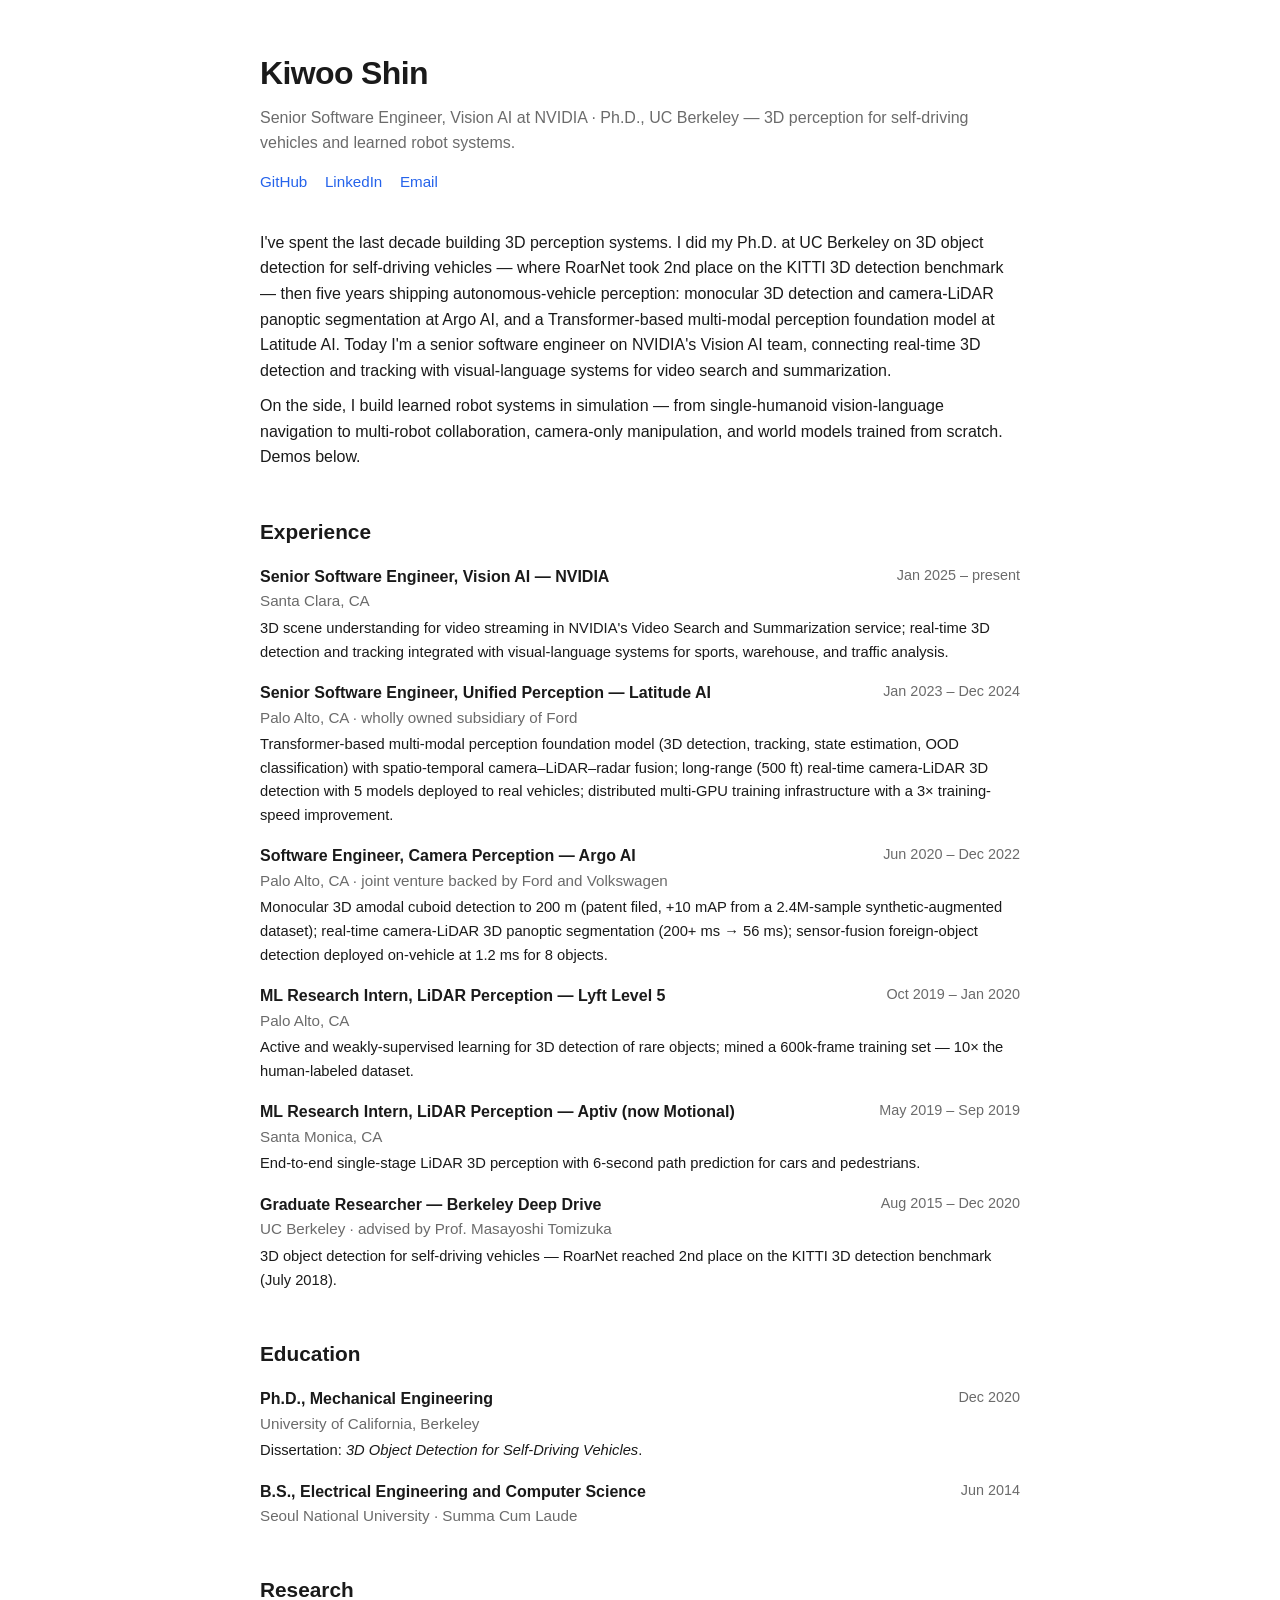
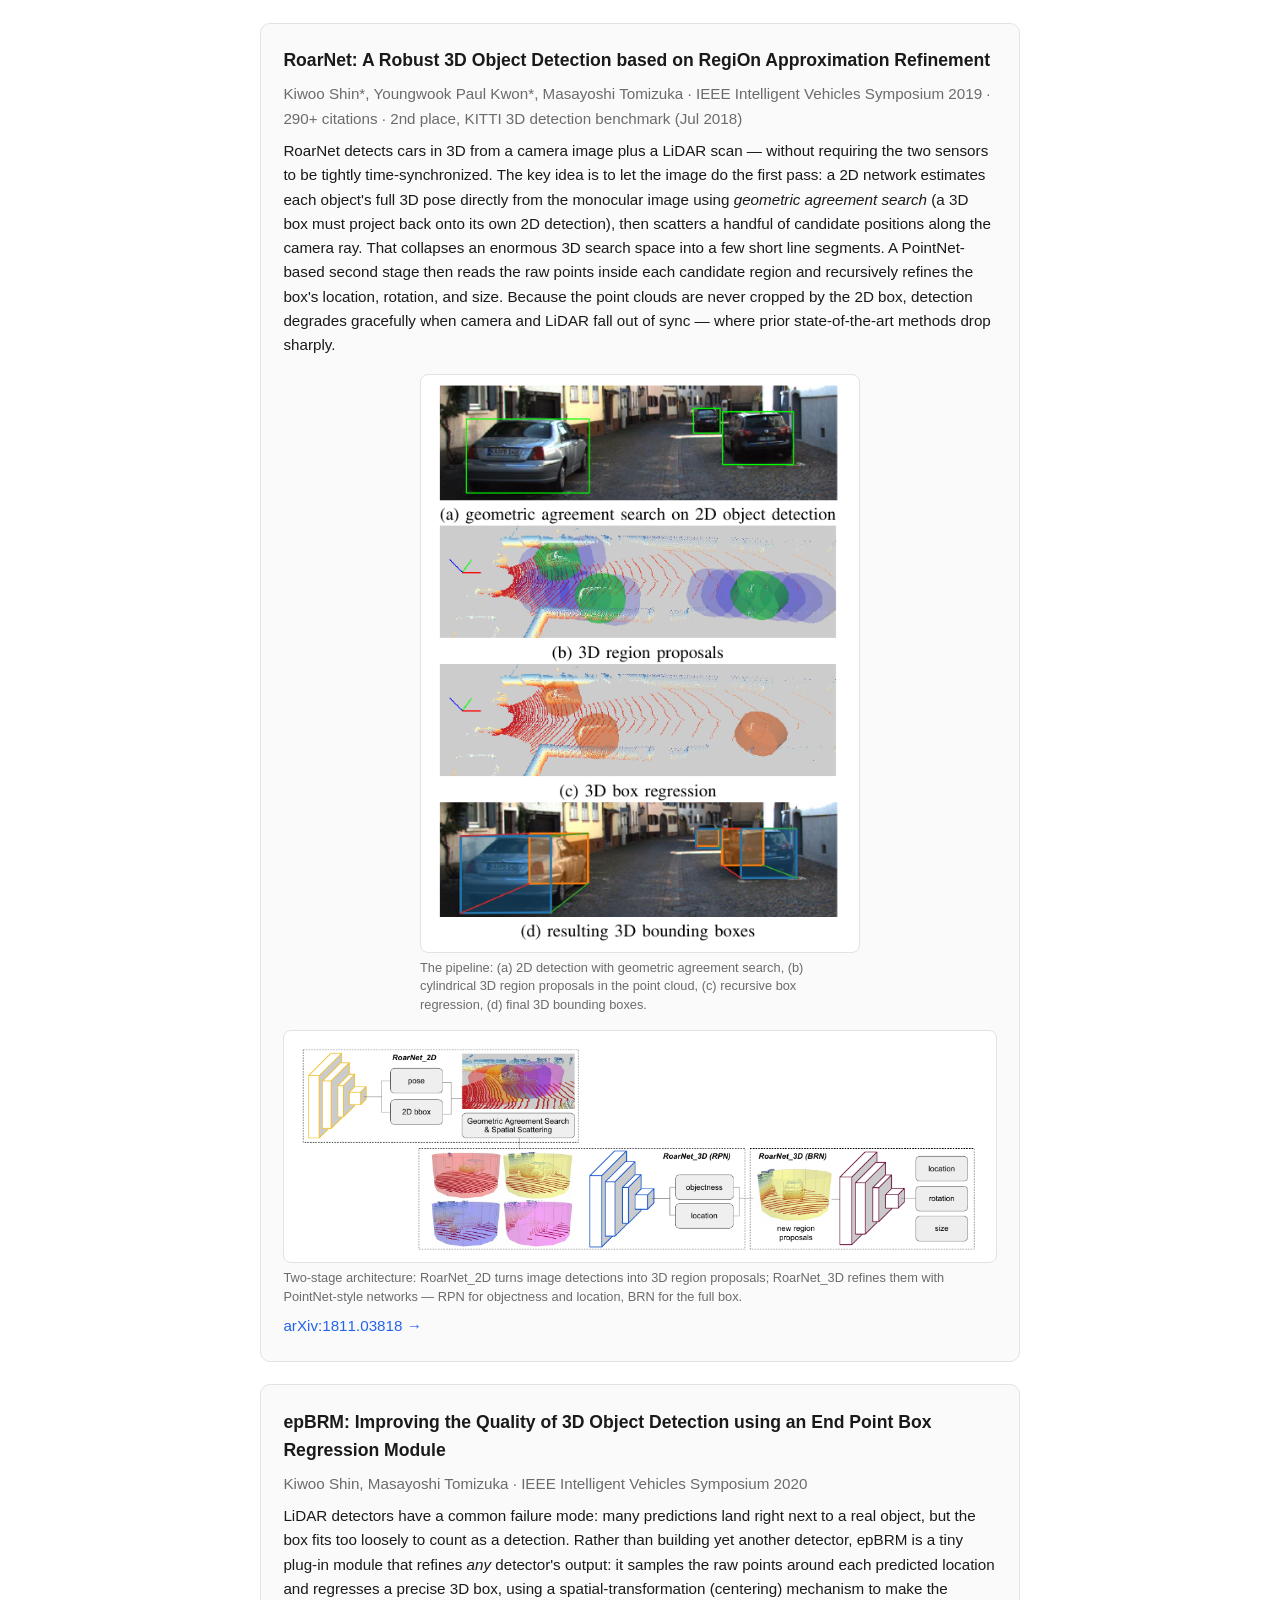
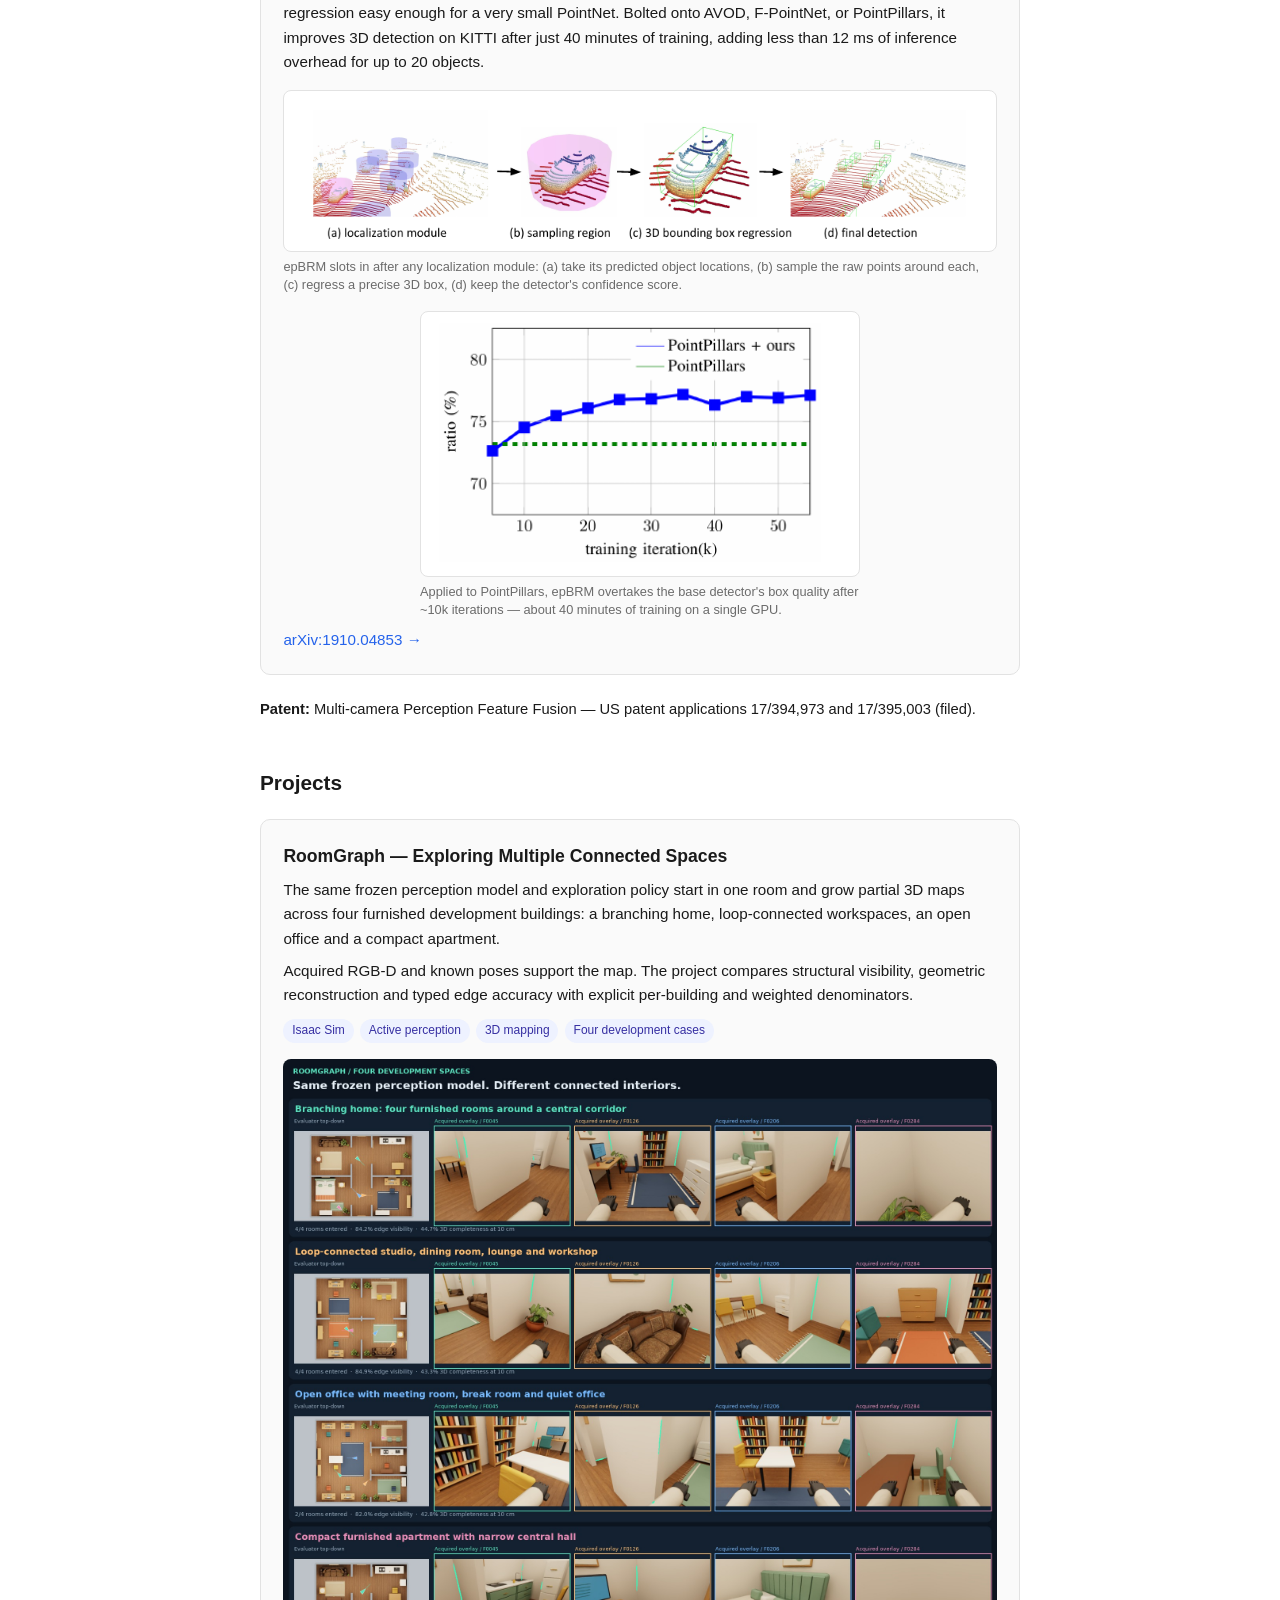
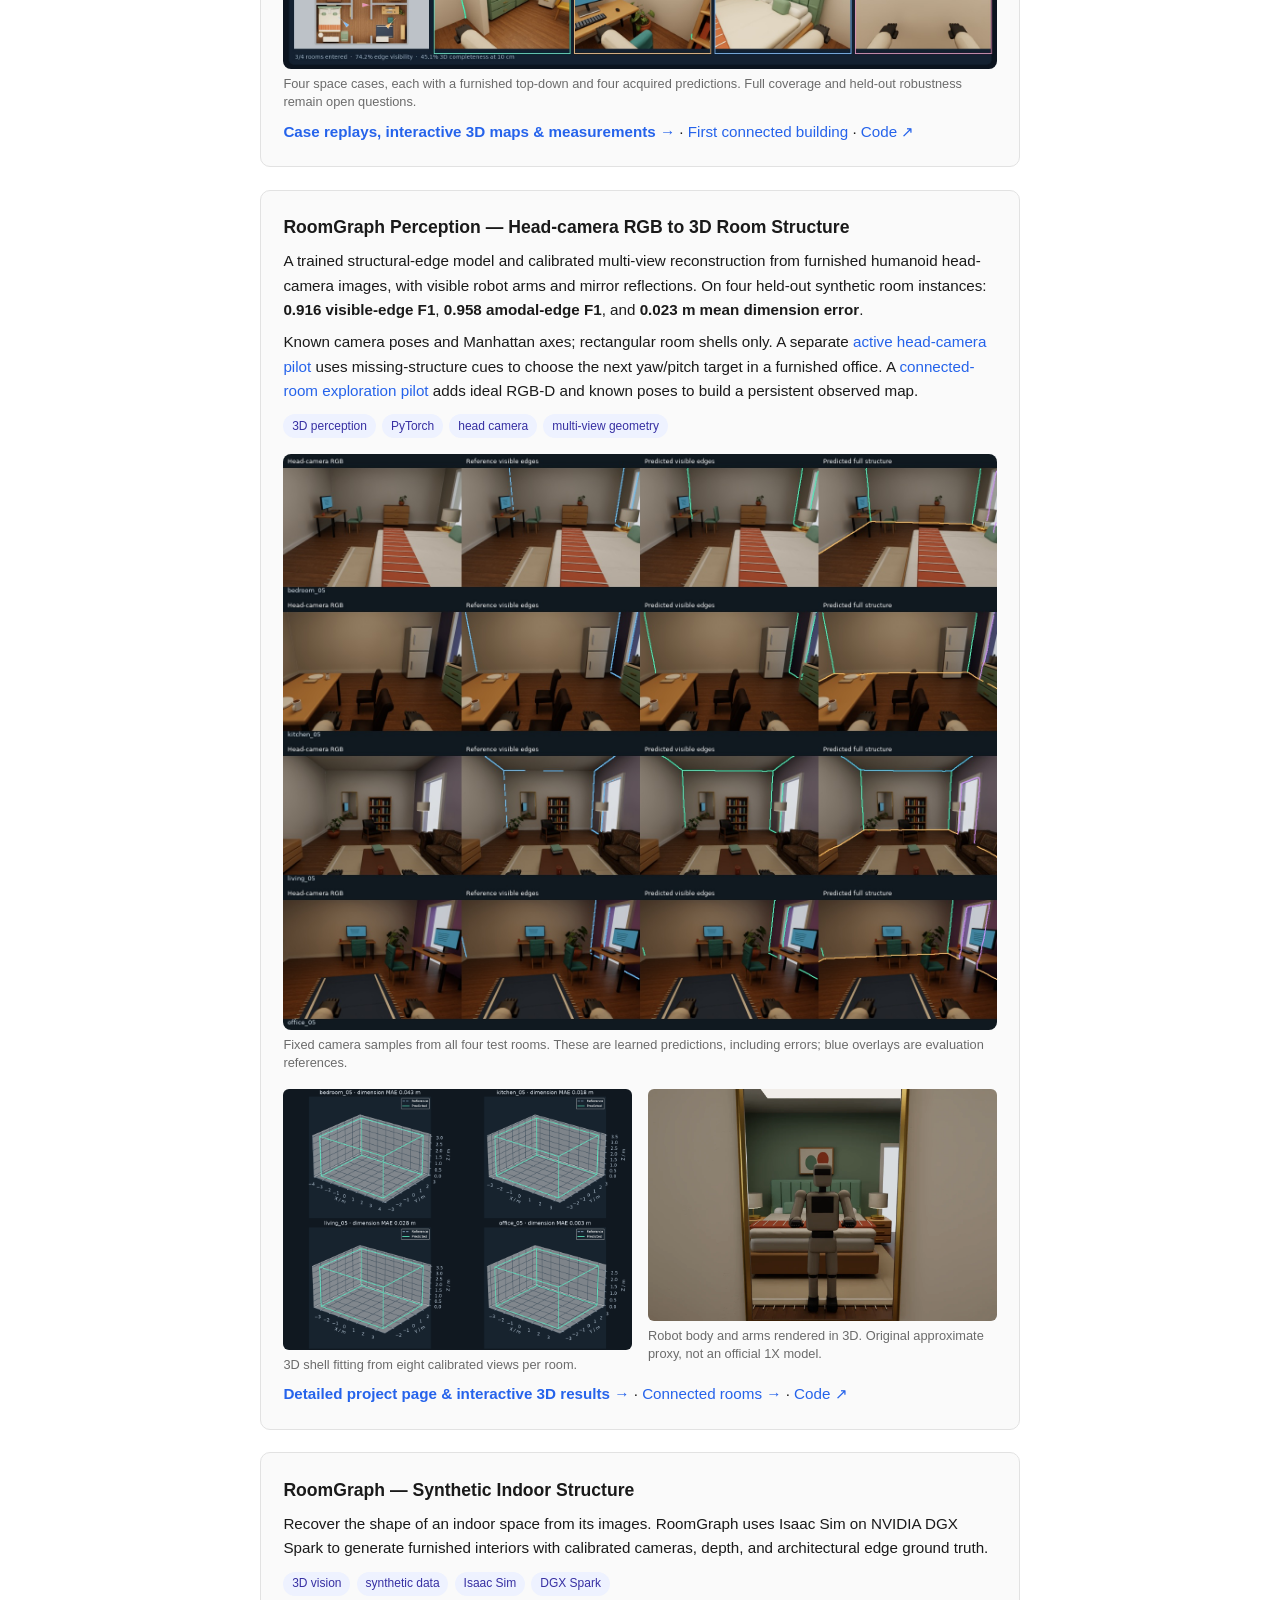
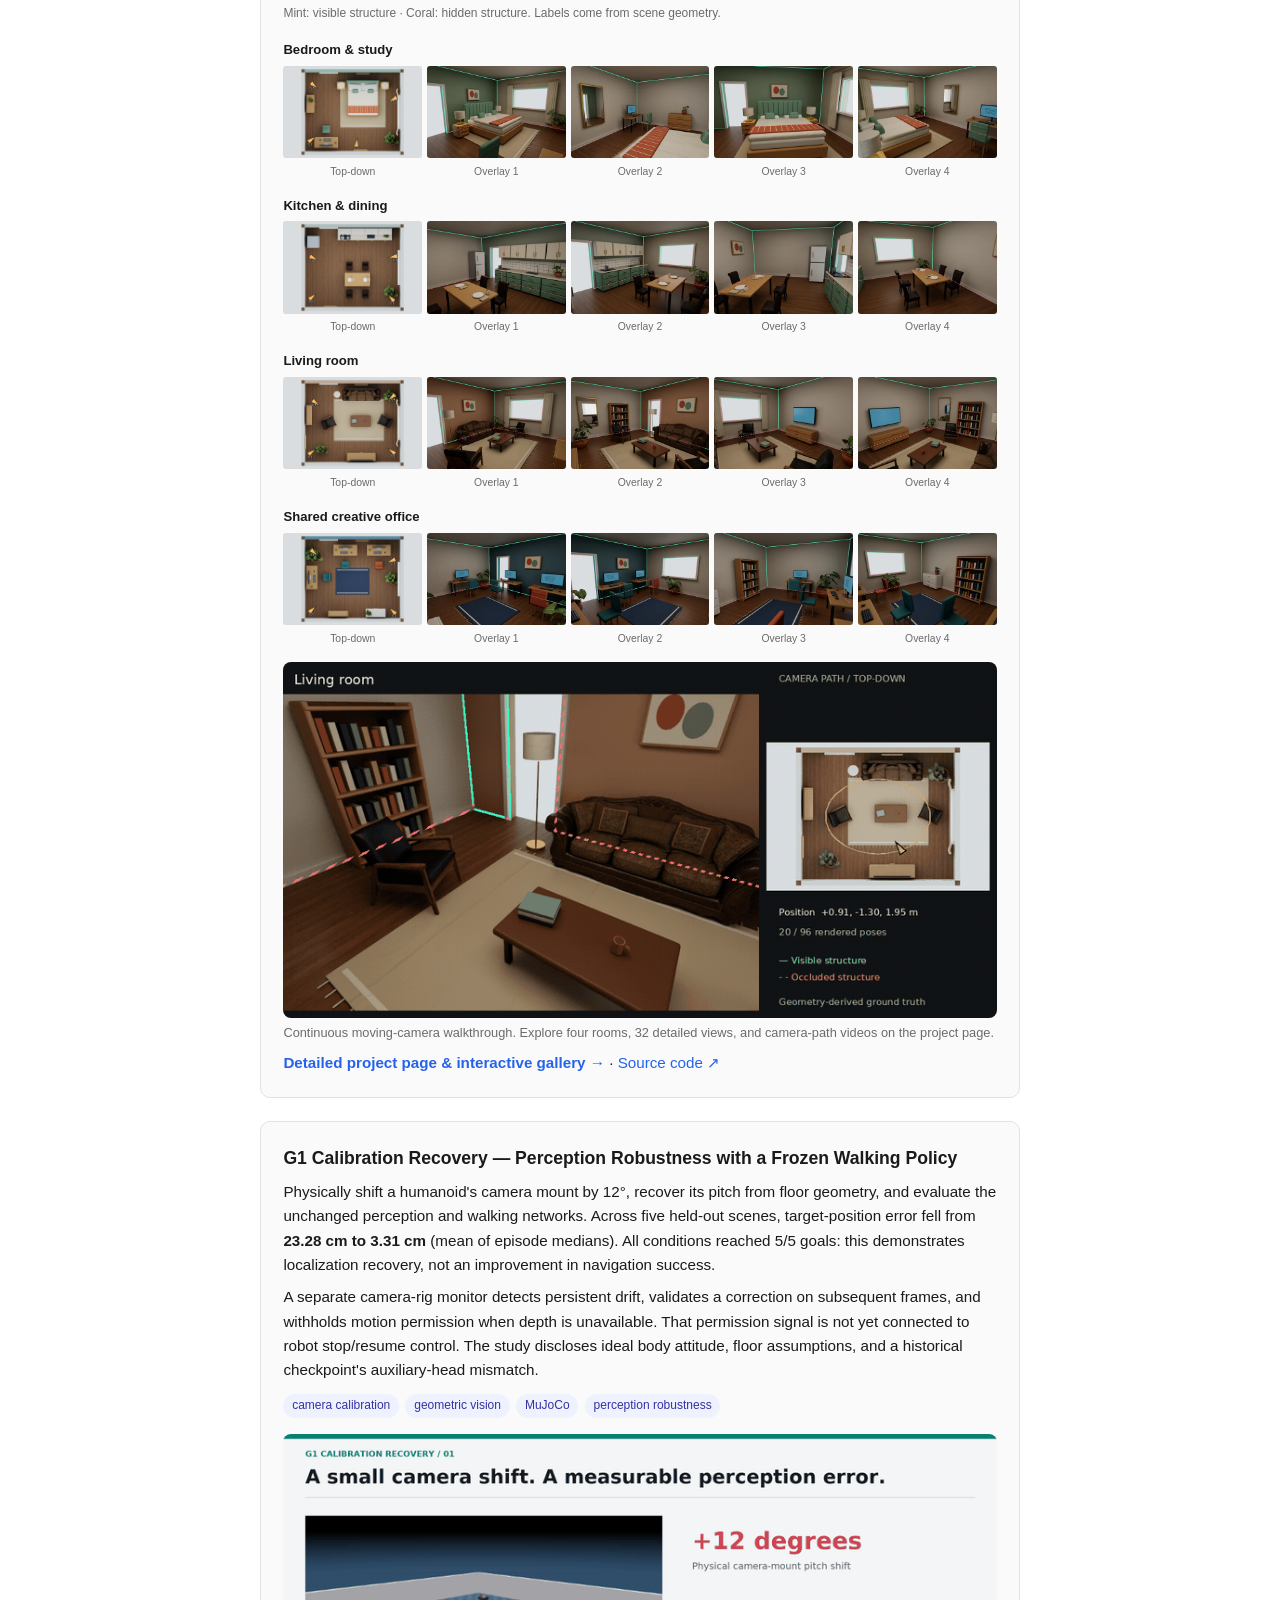
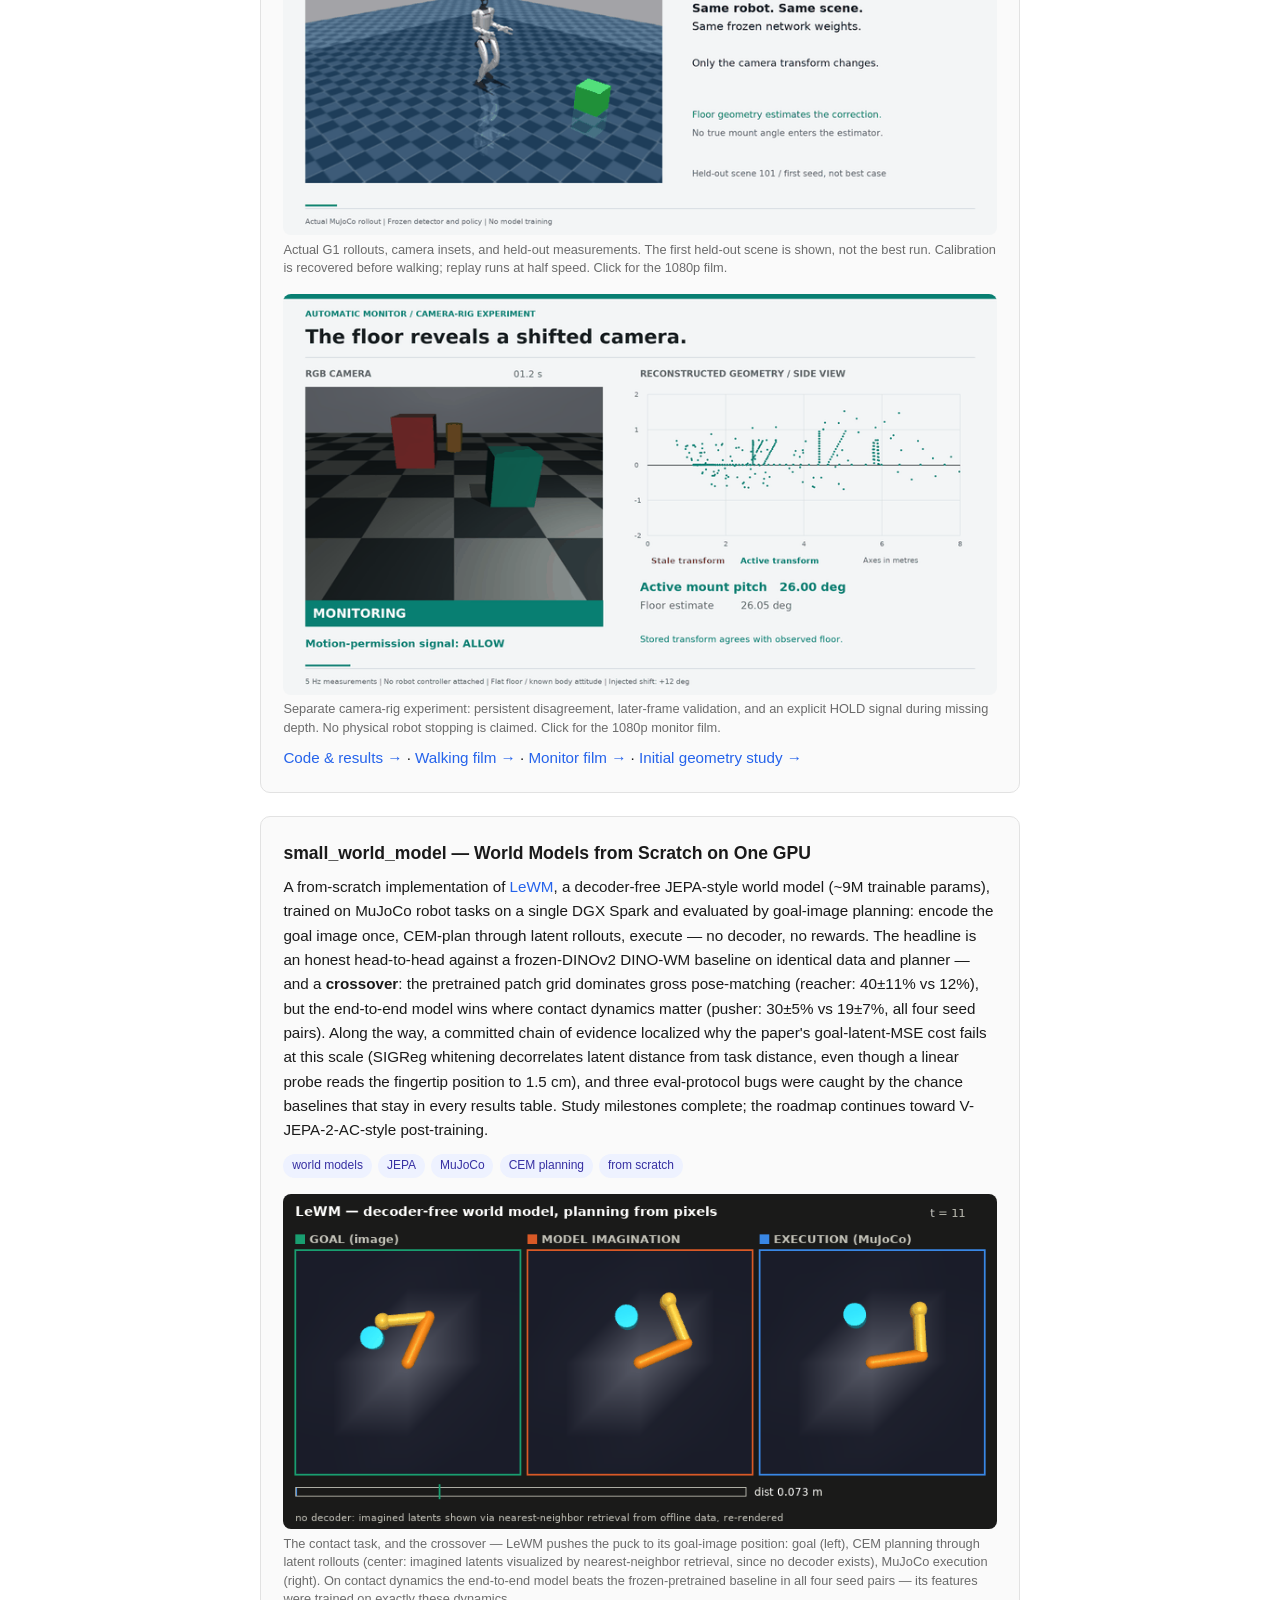
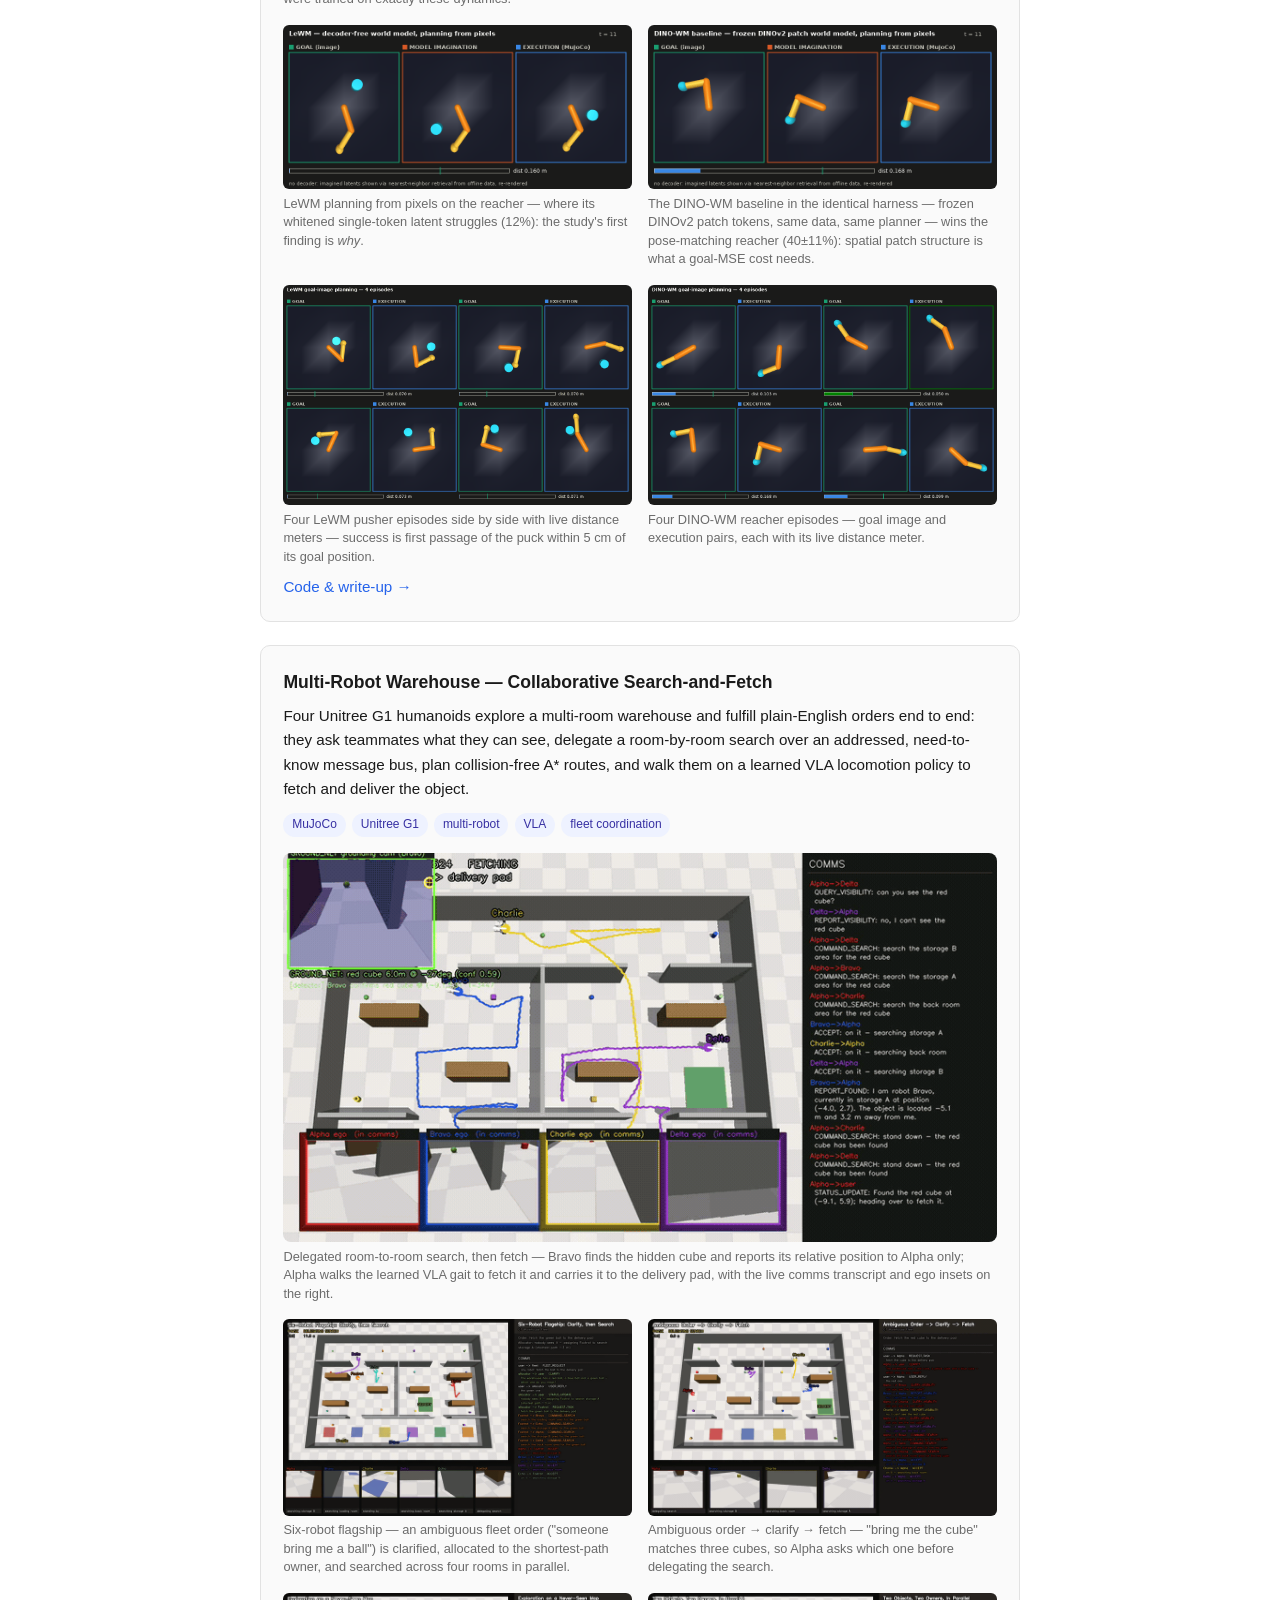
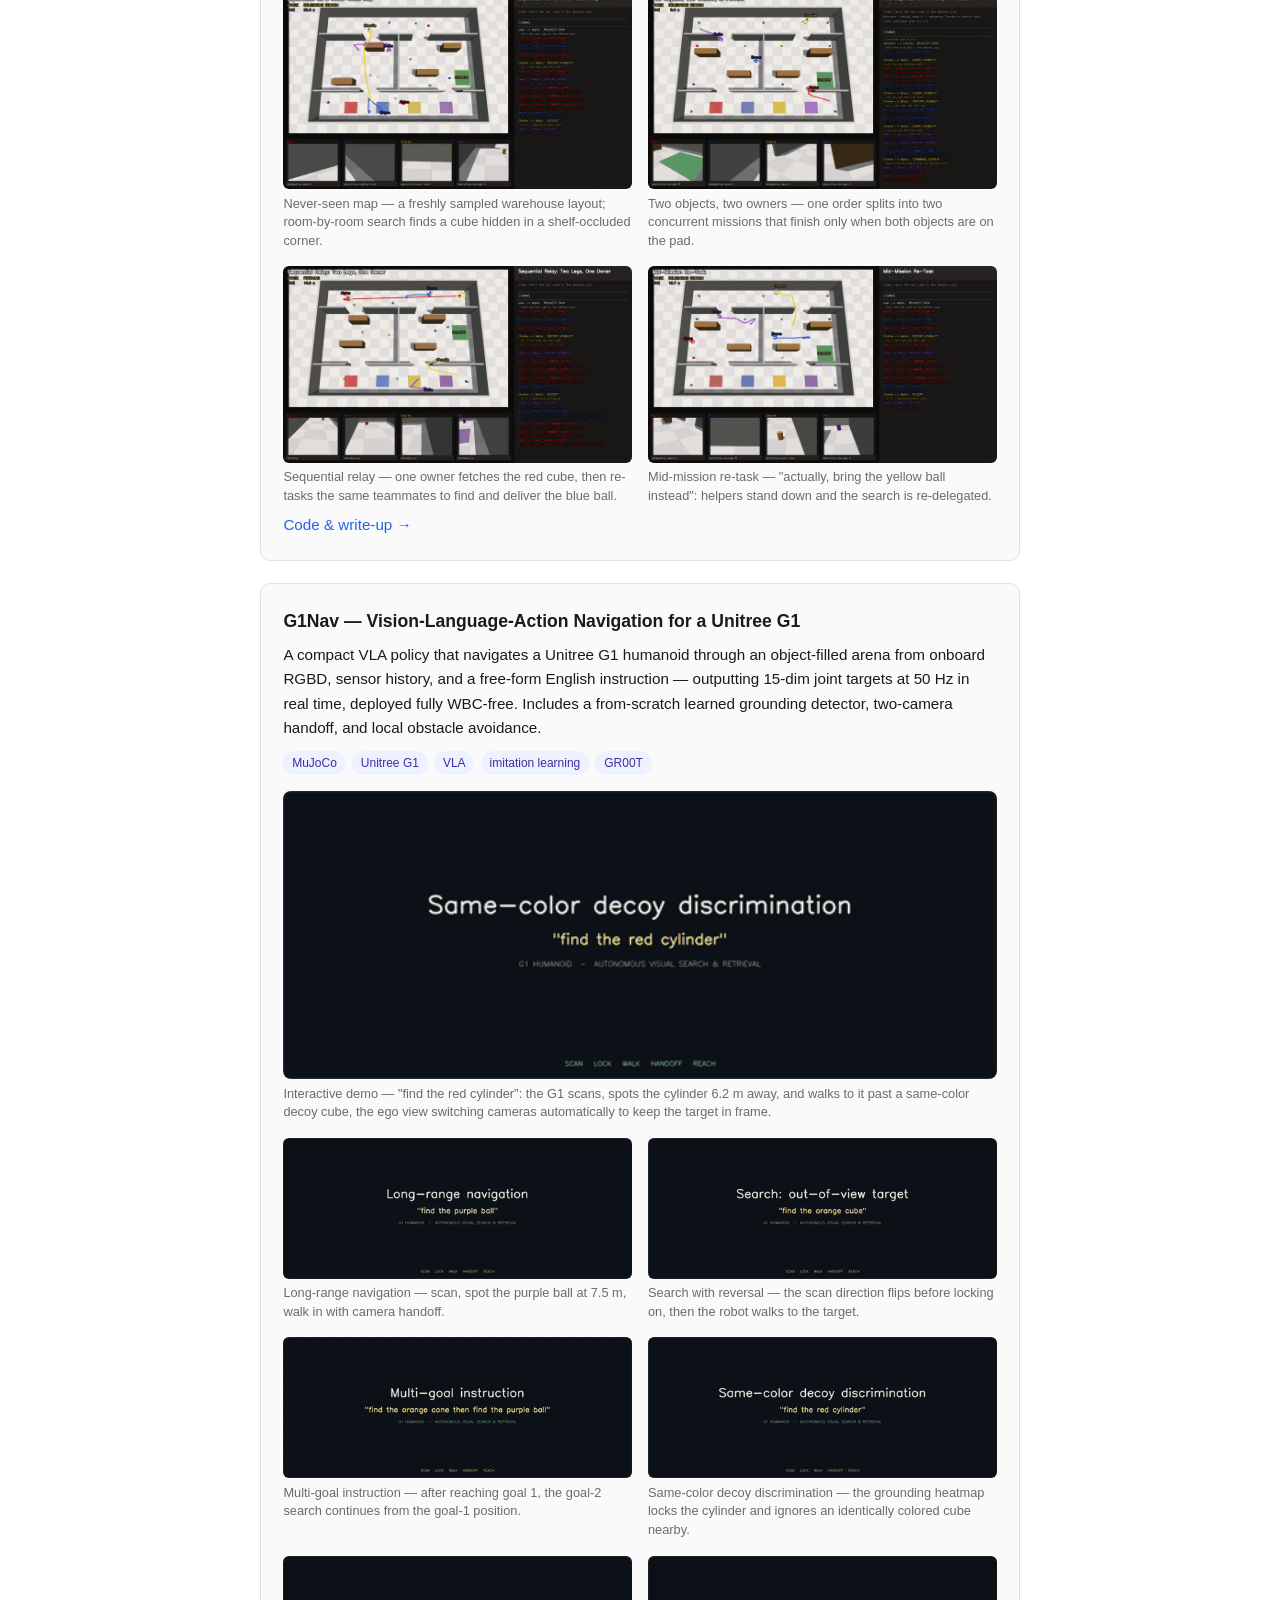
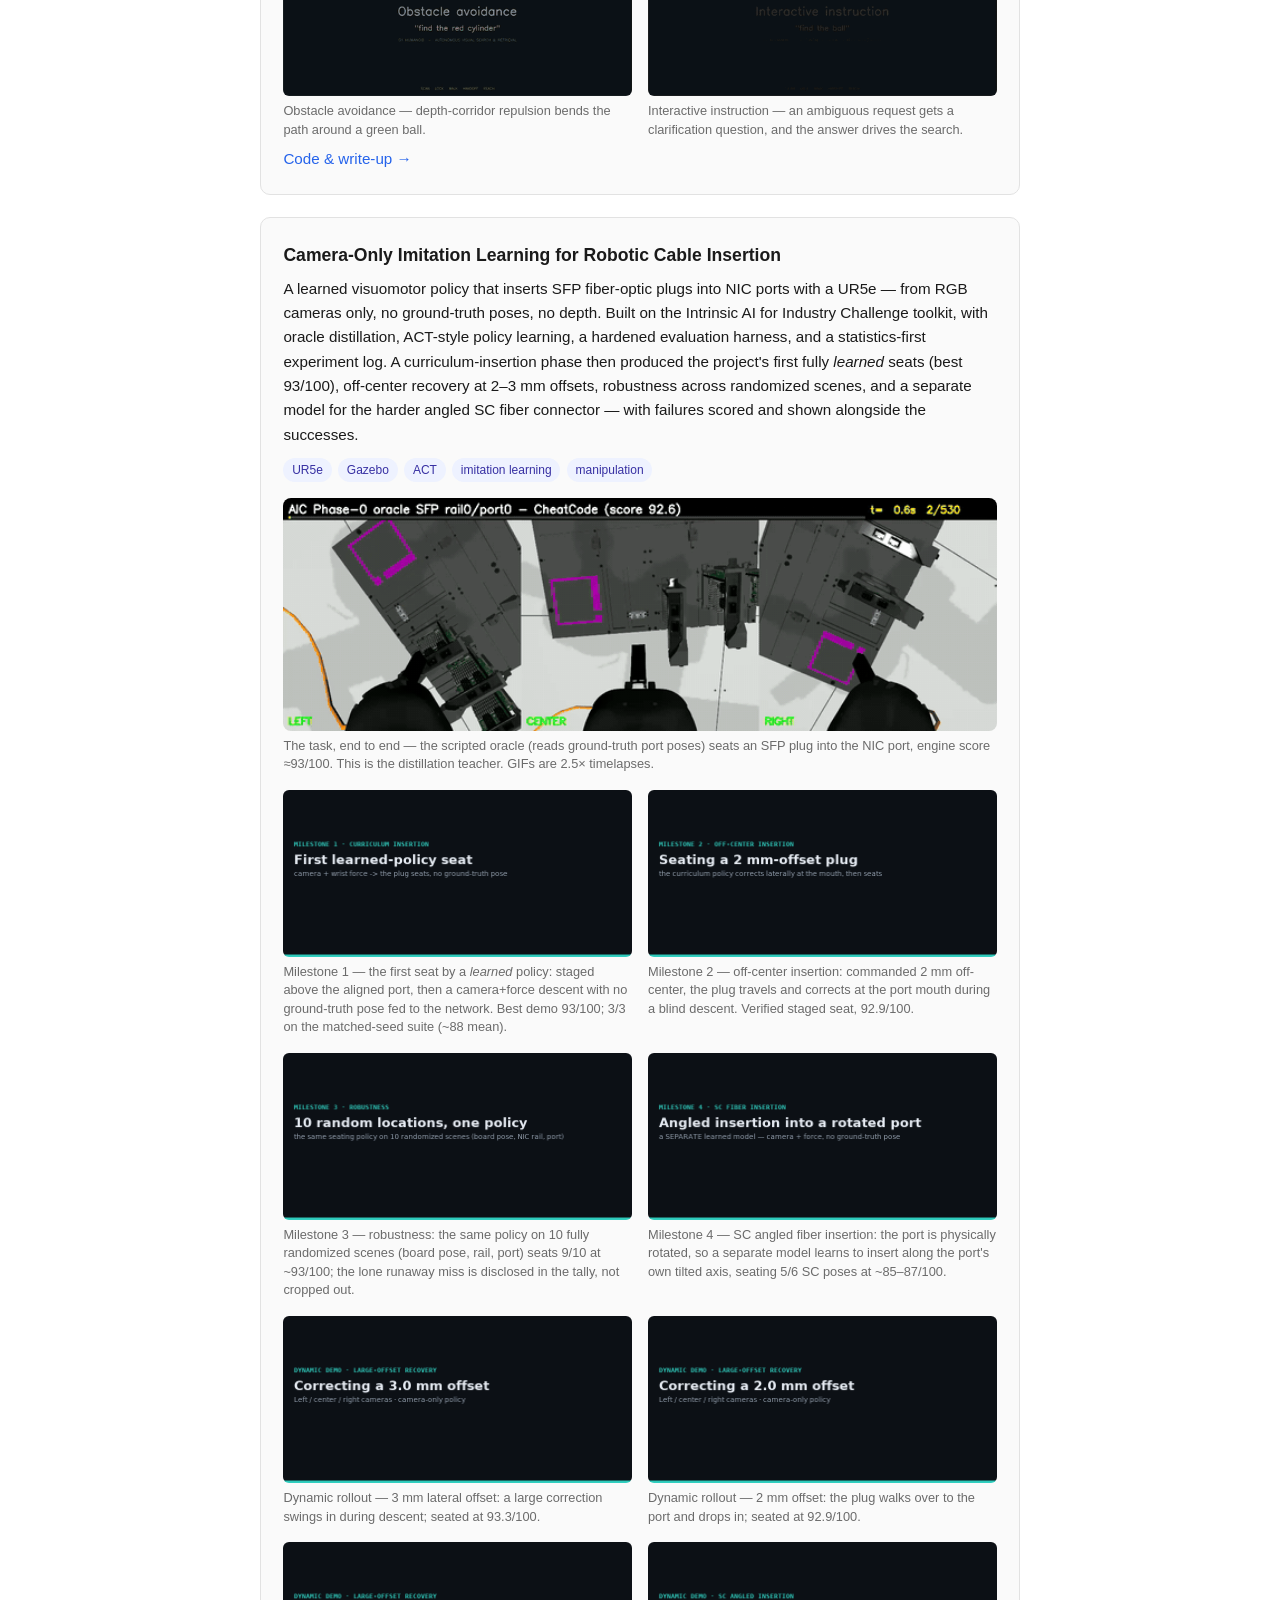
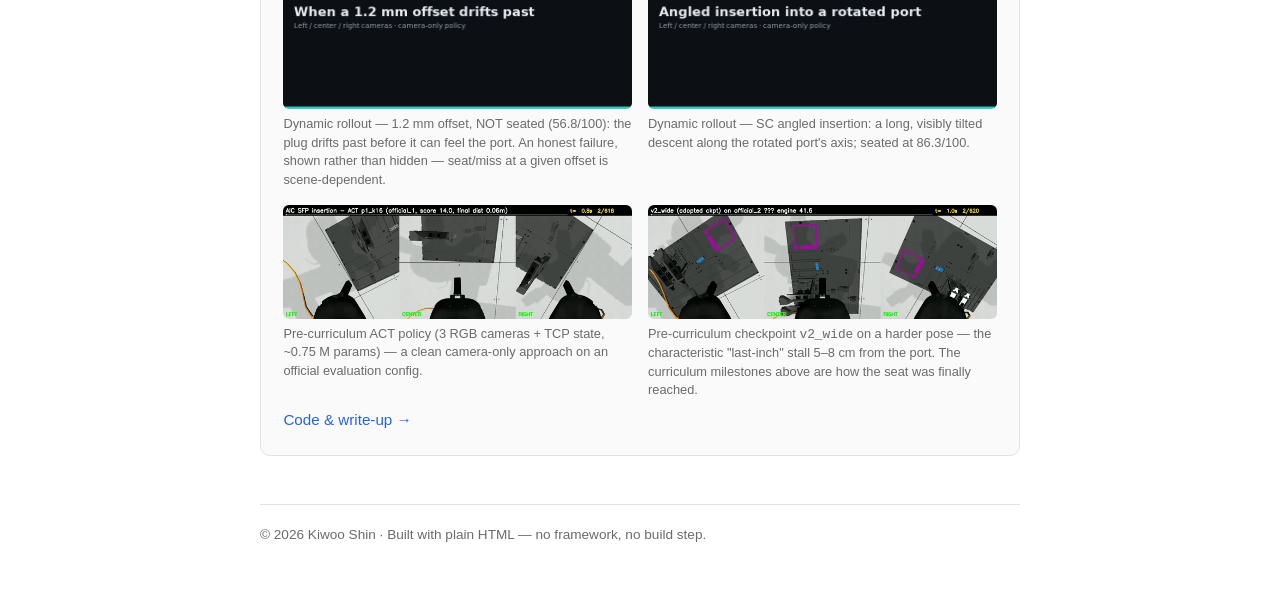
==== commit 0bb3a2ac: "Publish four-space exploration suite and reconstruction comparison" ====
--- a/index.html
+++ b/index.html
@@ -344,6 +344,15 @@
   <section id="projects">
     <h2>Projects</h2>
 
+    <article class="project" id="roomgraph-spaces">
+      <h3><a href="roomgraph-spaces/">RoomGraph — Exploring Multiple Connected Spaces</a></h3>
+      <p>The same frozen perception model and exploration policy start in one room and grow partial 3D maps across four furnished development buildings: a branching home, loop-connected workspaces, an open office and a compact apartment.</p>
+      <p>Acquired RGB-D and known poses support the map. The project compares structural visibility, geometric reconstruction and typed edge accuracy with explicit per-building and weighted denominators.</p>
+      <div class="tags"><span>Isaac Sim</span><span>Active perception</span><span>3D mapping</span><span>Four development cases</span></div>
+      <figure class="featured"><a href="roomgraph-spaces/#gallery"><img src="media/roomgraph-spaces/overview.jpg" width="1800" height="1540" loading="lazy" alt="Four furnished buildings with top-down camera directions and acquired learned structural-edge overlays"></a><figcaption>Four space cases, each with a furnished top-down and four acquired predictions. Full coverage and held-out robustness remain open questions.</figcaption></figure>
+      <p class="links"><a href="roomgraph-spaces/"><strong>Case replays, interactive 3D maps &amp; measurements →</strong></a> · <a href="roomgraph-multiroom/">First connected building</a> · <a href="https://github.com/KiwooShin/roomgraph">Code ↗</a></p>
+    </article>
+
     <article class="project" id="roomgraph-perception">
       <h3><a href="roomgraph-perception/">RoomGraph Perception — Head-camera RGB to 3D Room Structure</a></h3>
       <p>A trained structural-edge model and calibrated multi-view reconstruction from furnished humanoid head-camera images, with visible robot arms and mirror reflections. On four held-out synthetic room instances: <strong>0.916 visible-edge F1</strong>, <strong>0.958 amodal-edge F1</strong>, and <strong>0.023 m mean dimension error</strong>.</p>
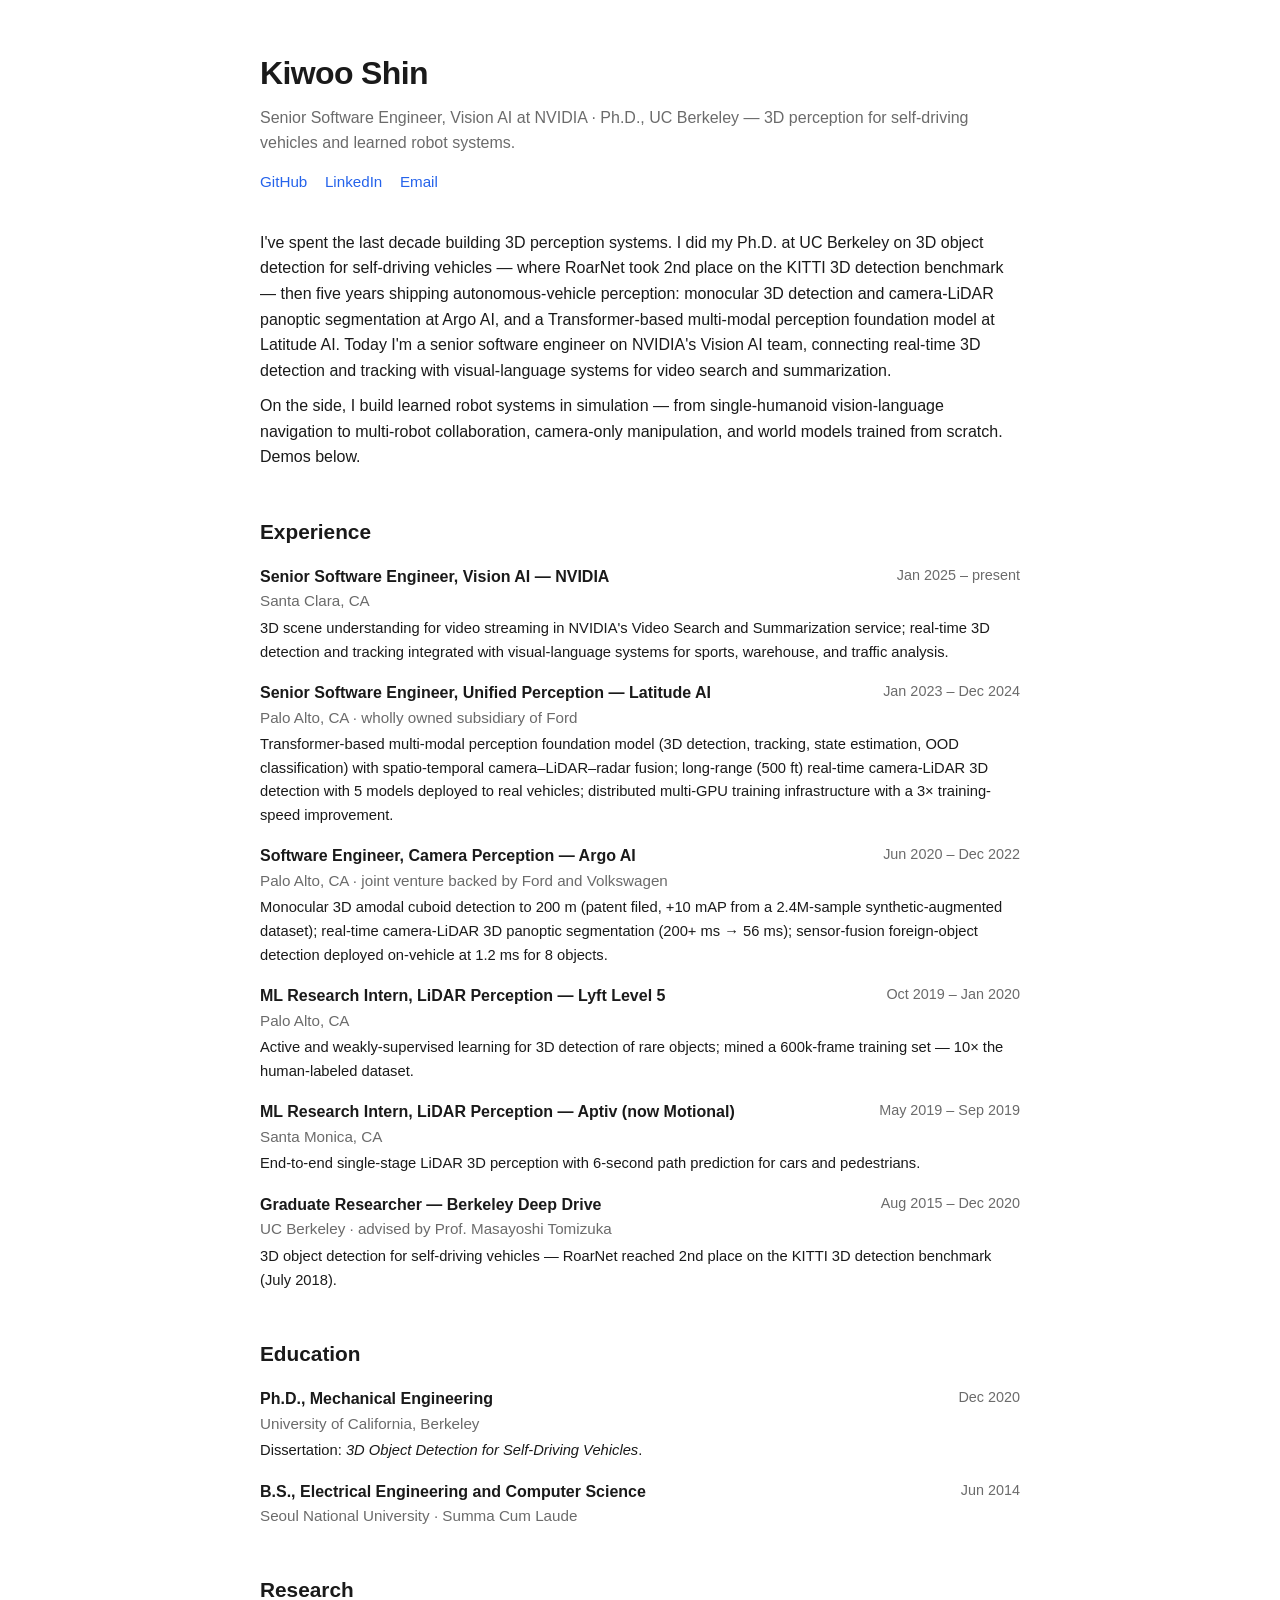
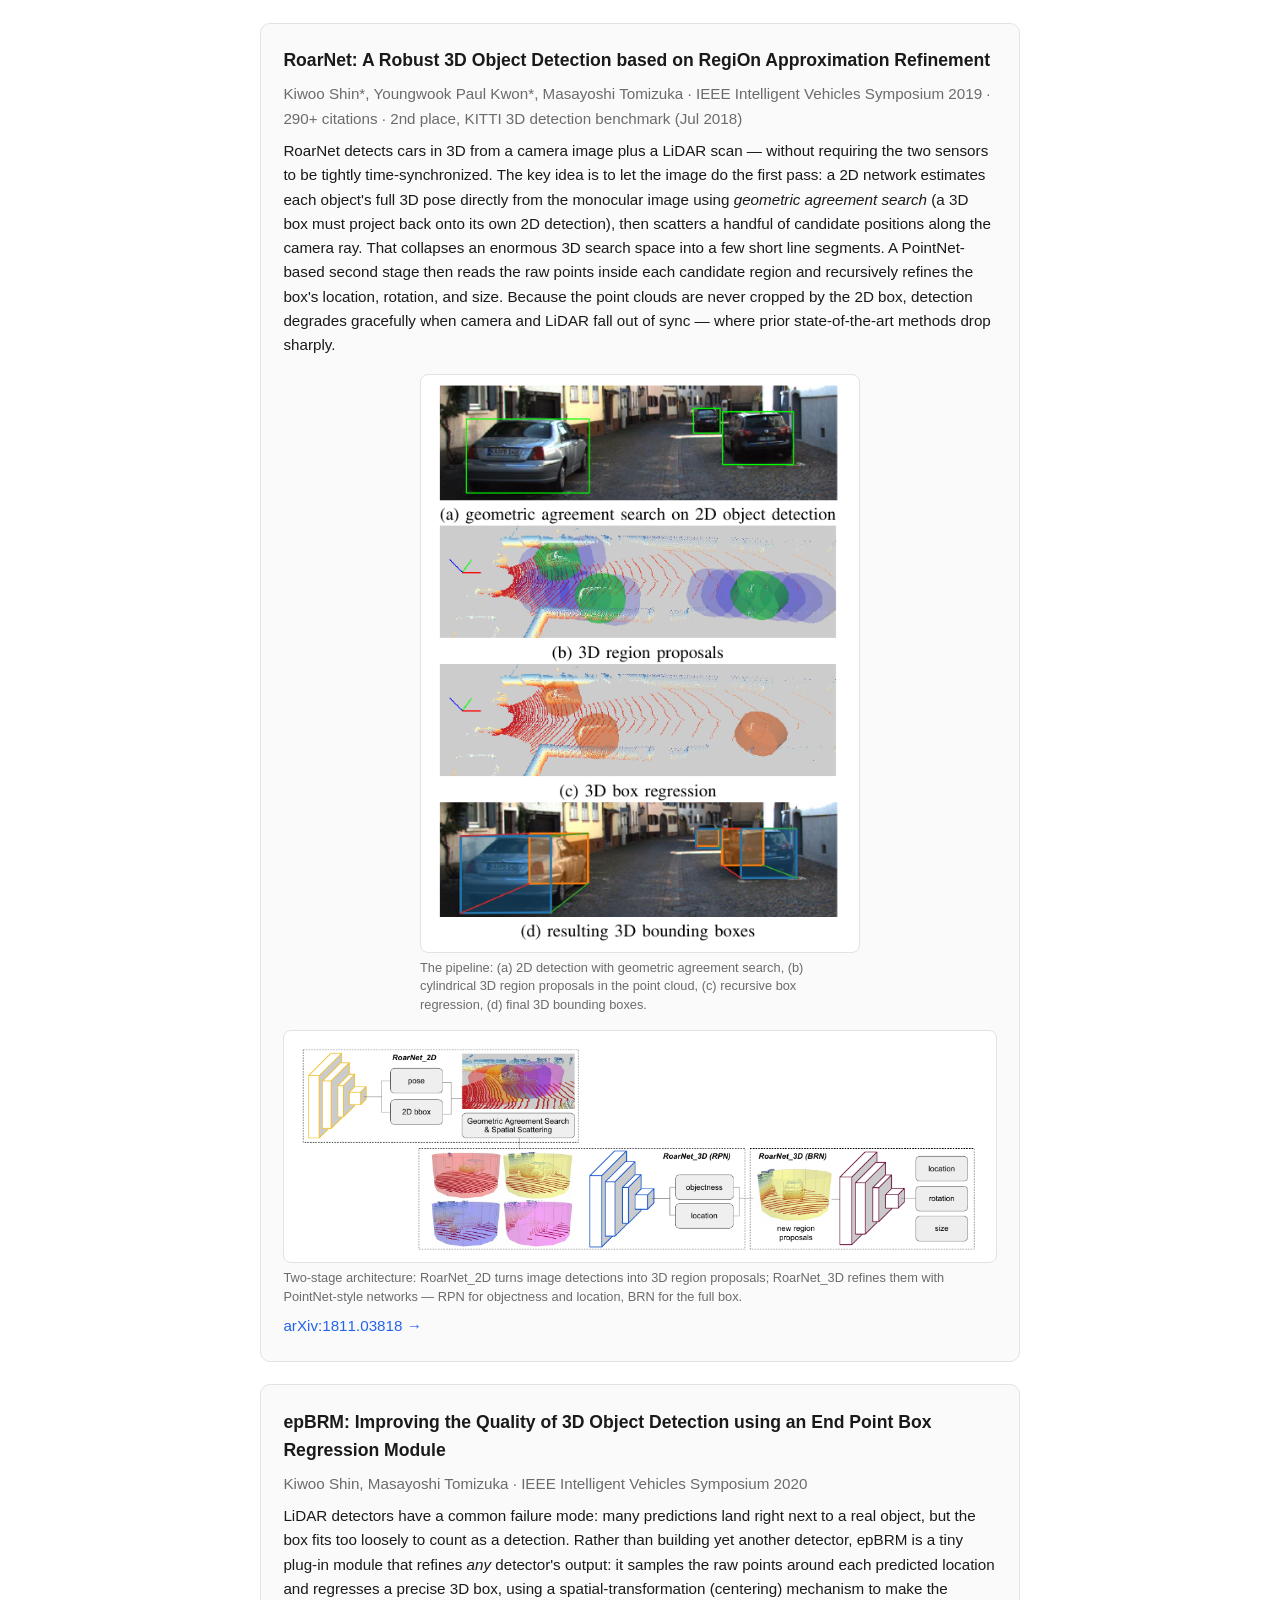
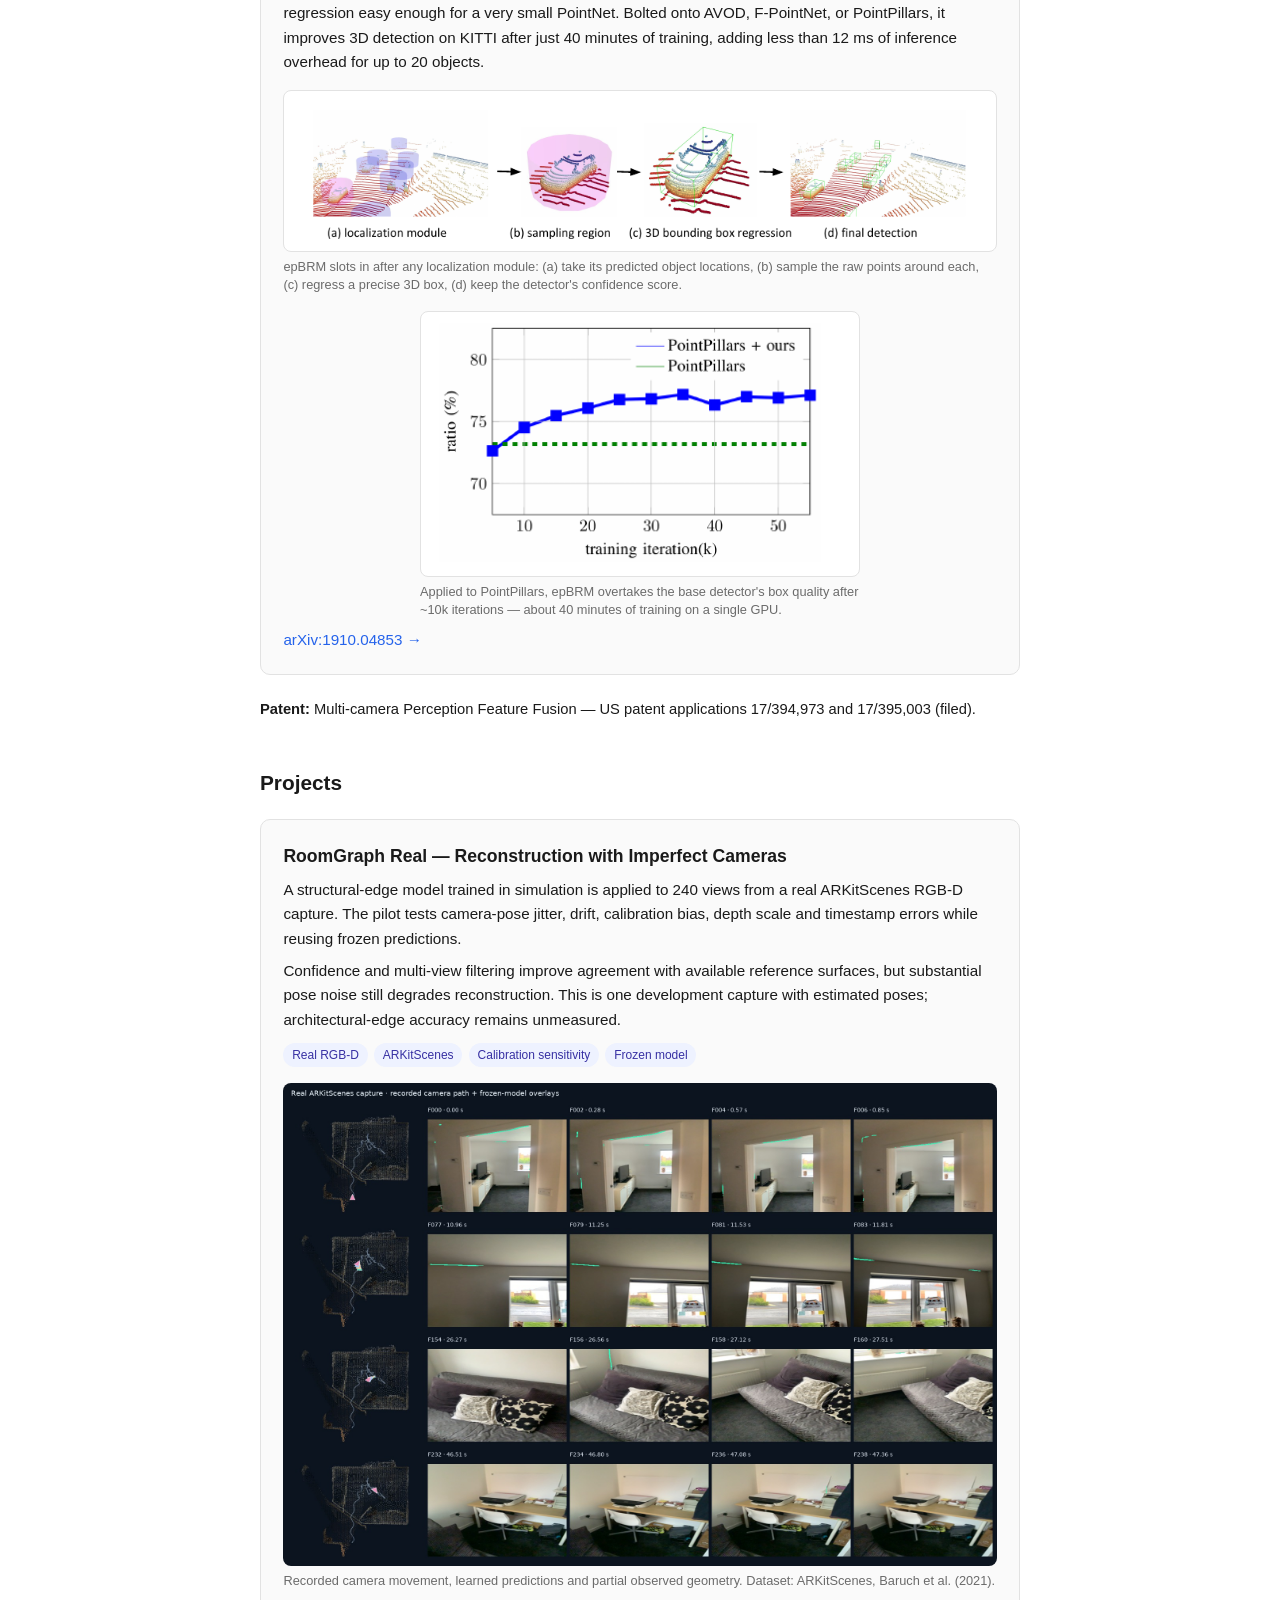
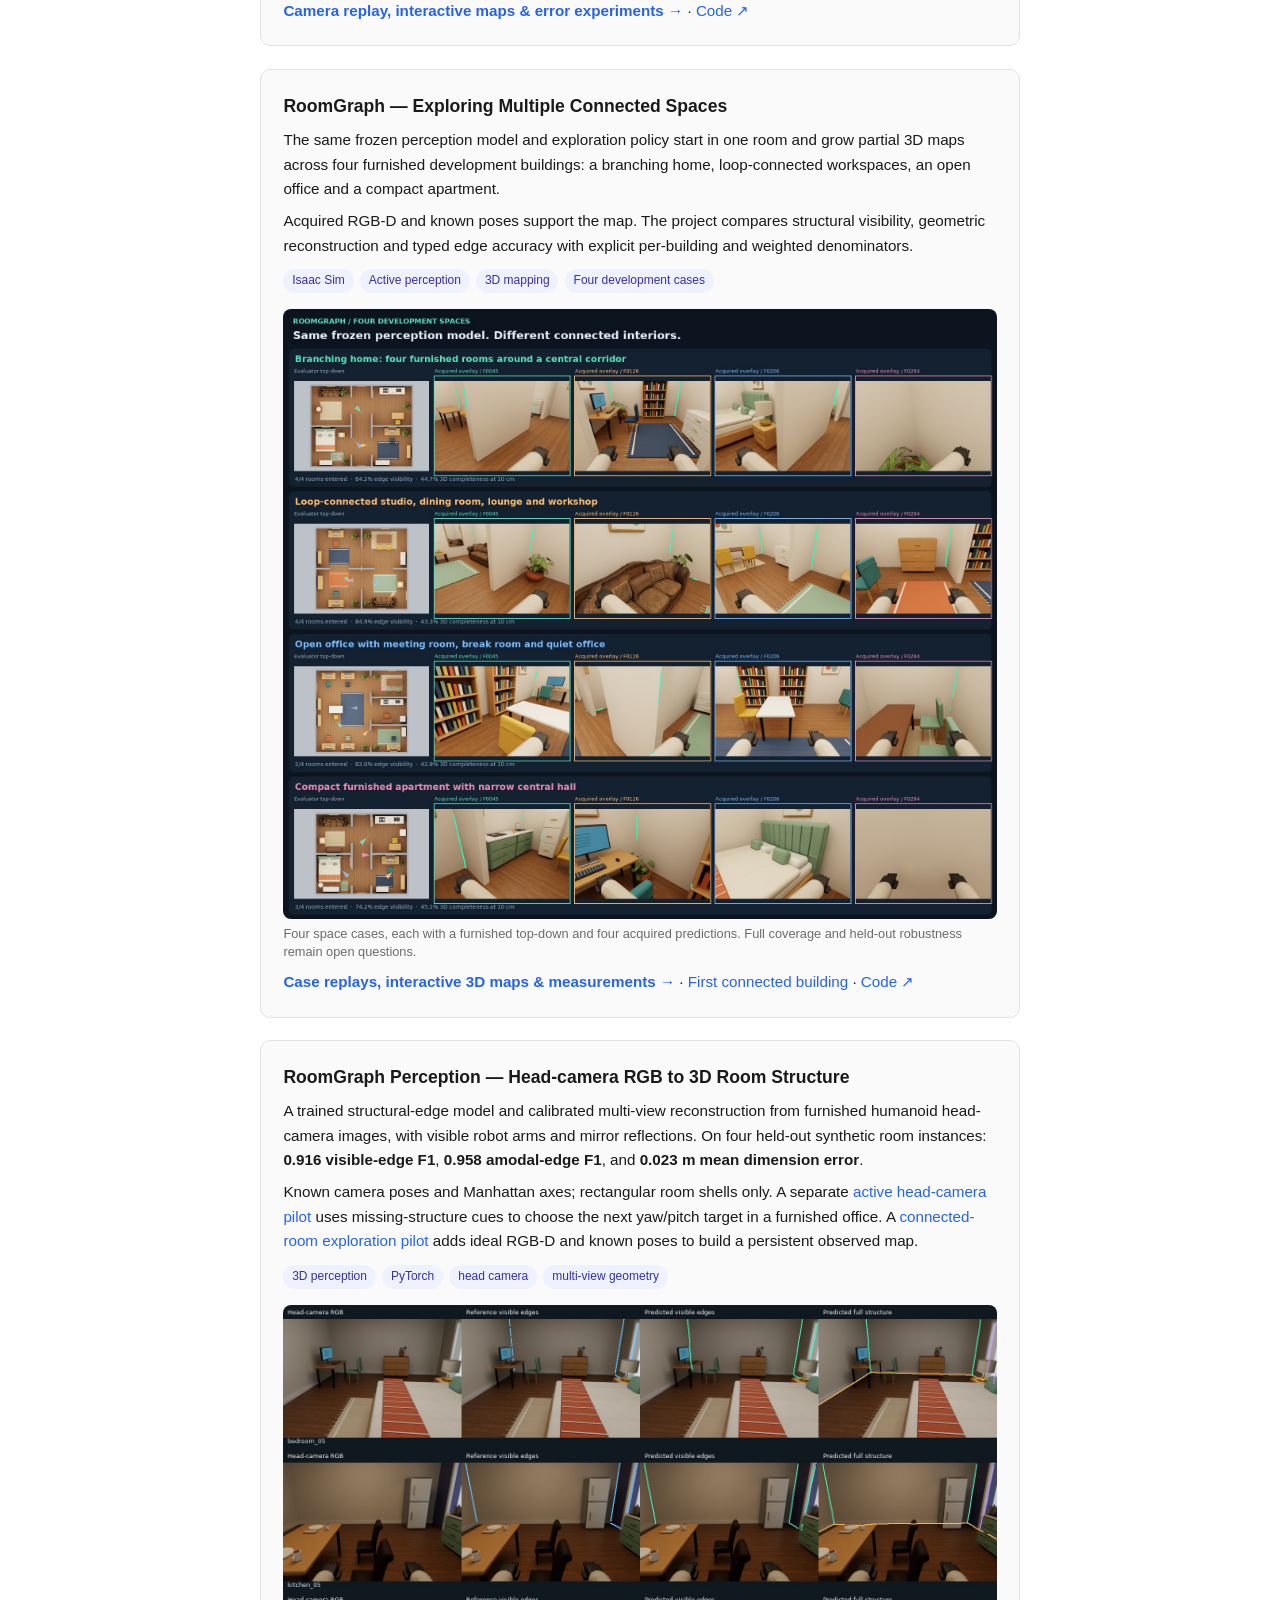
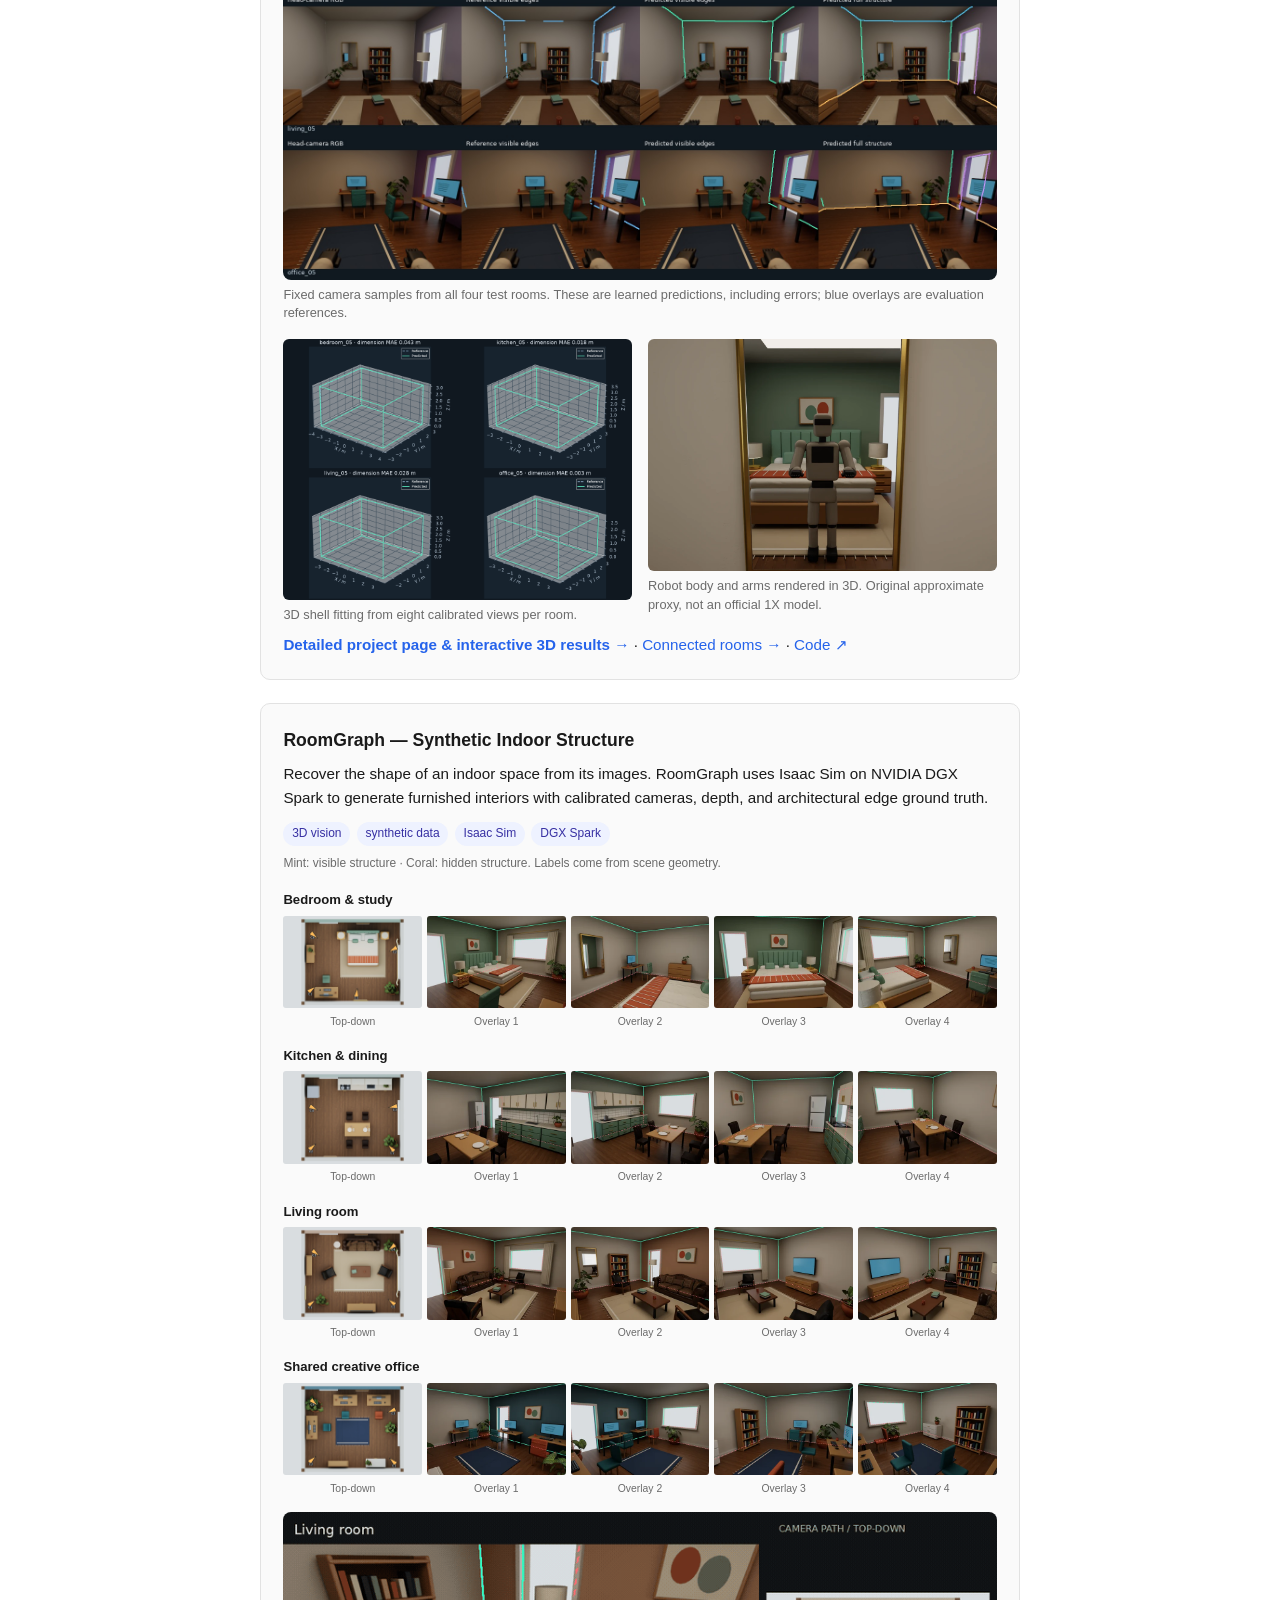
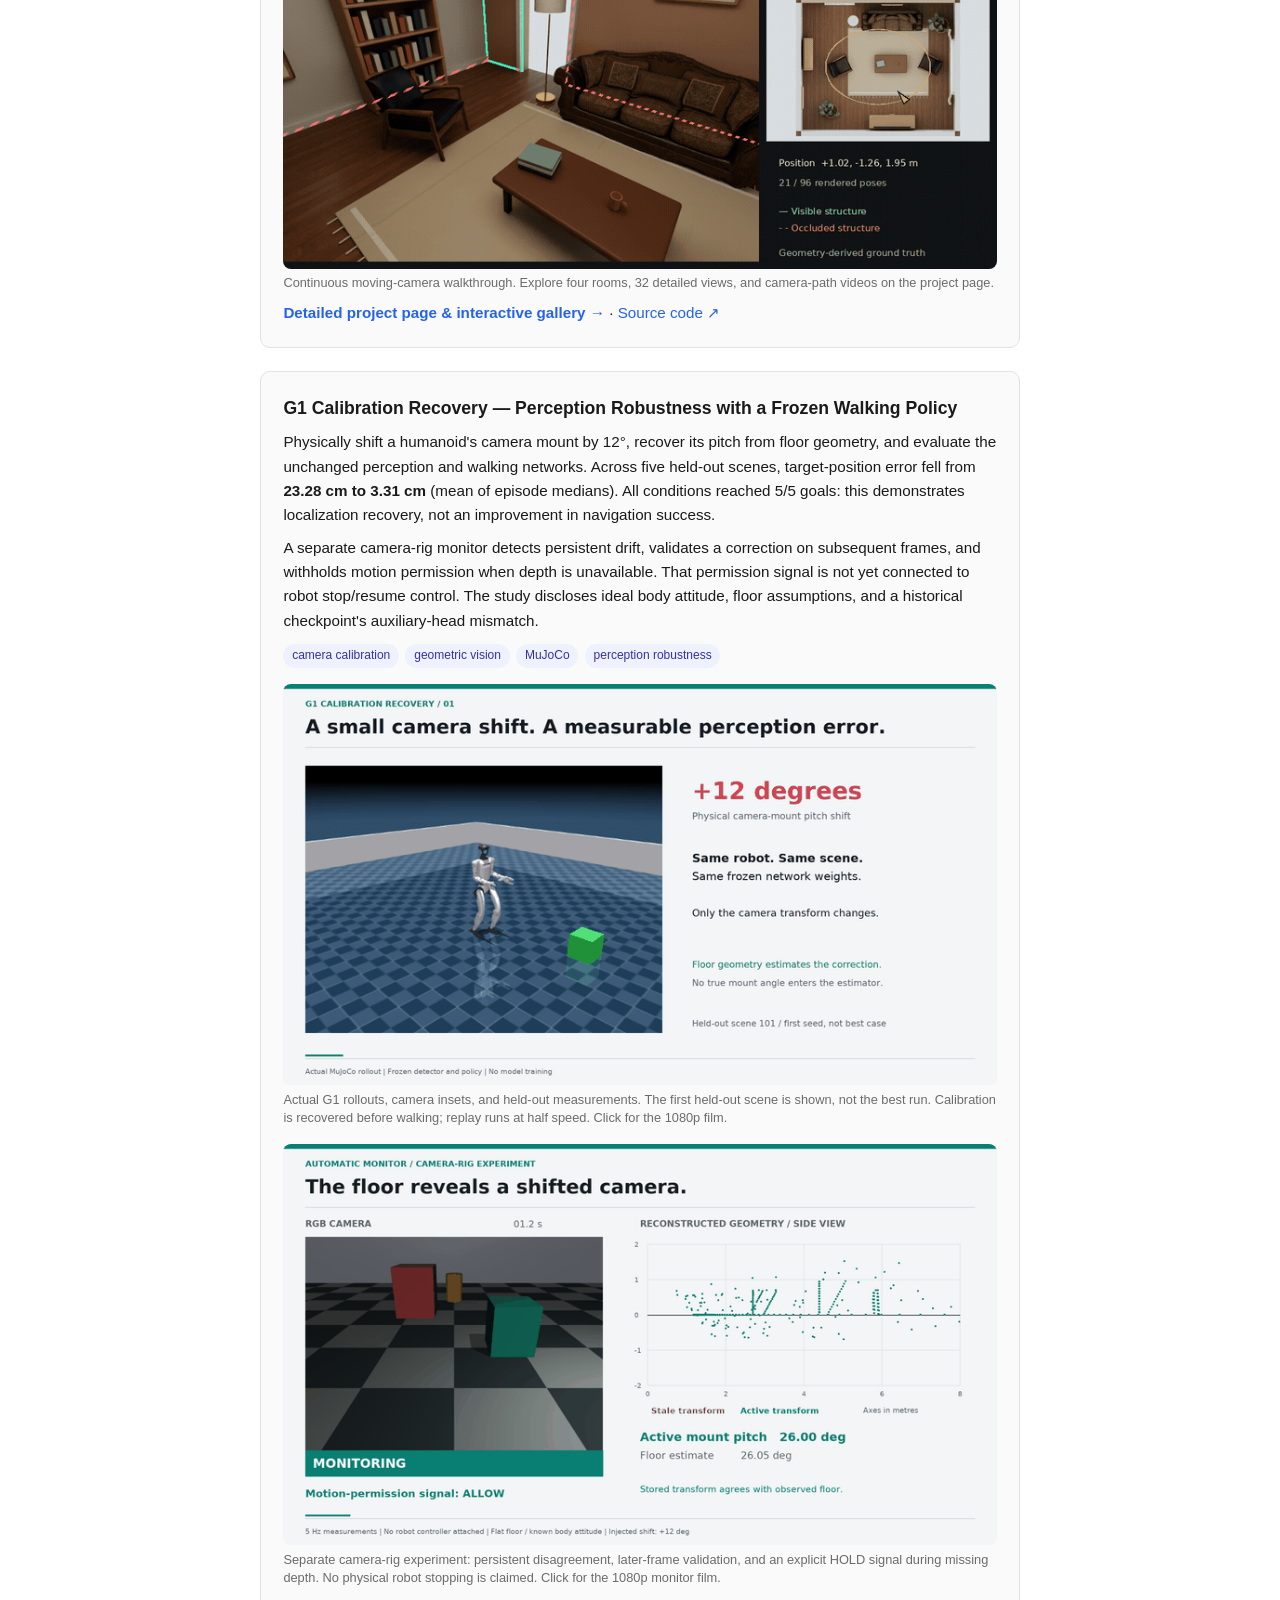
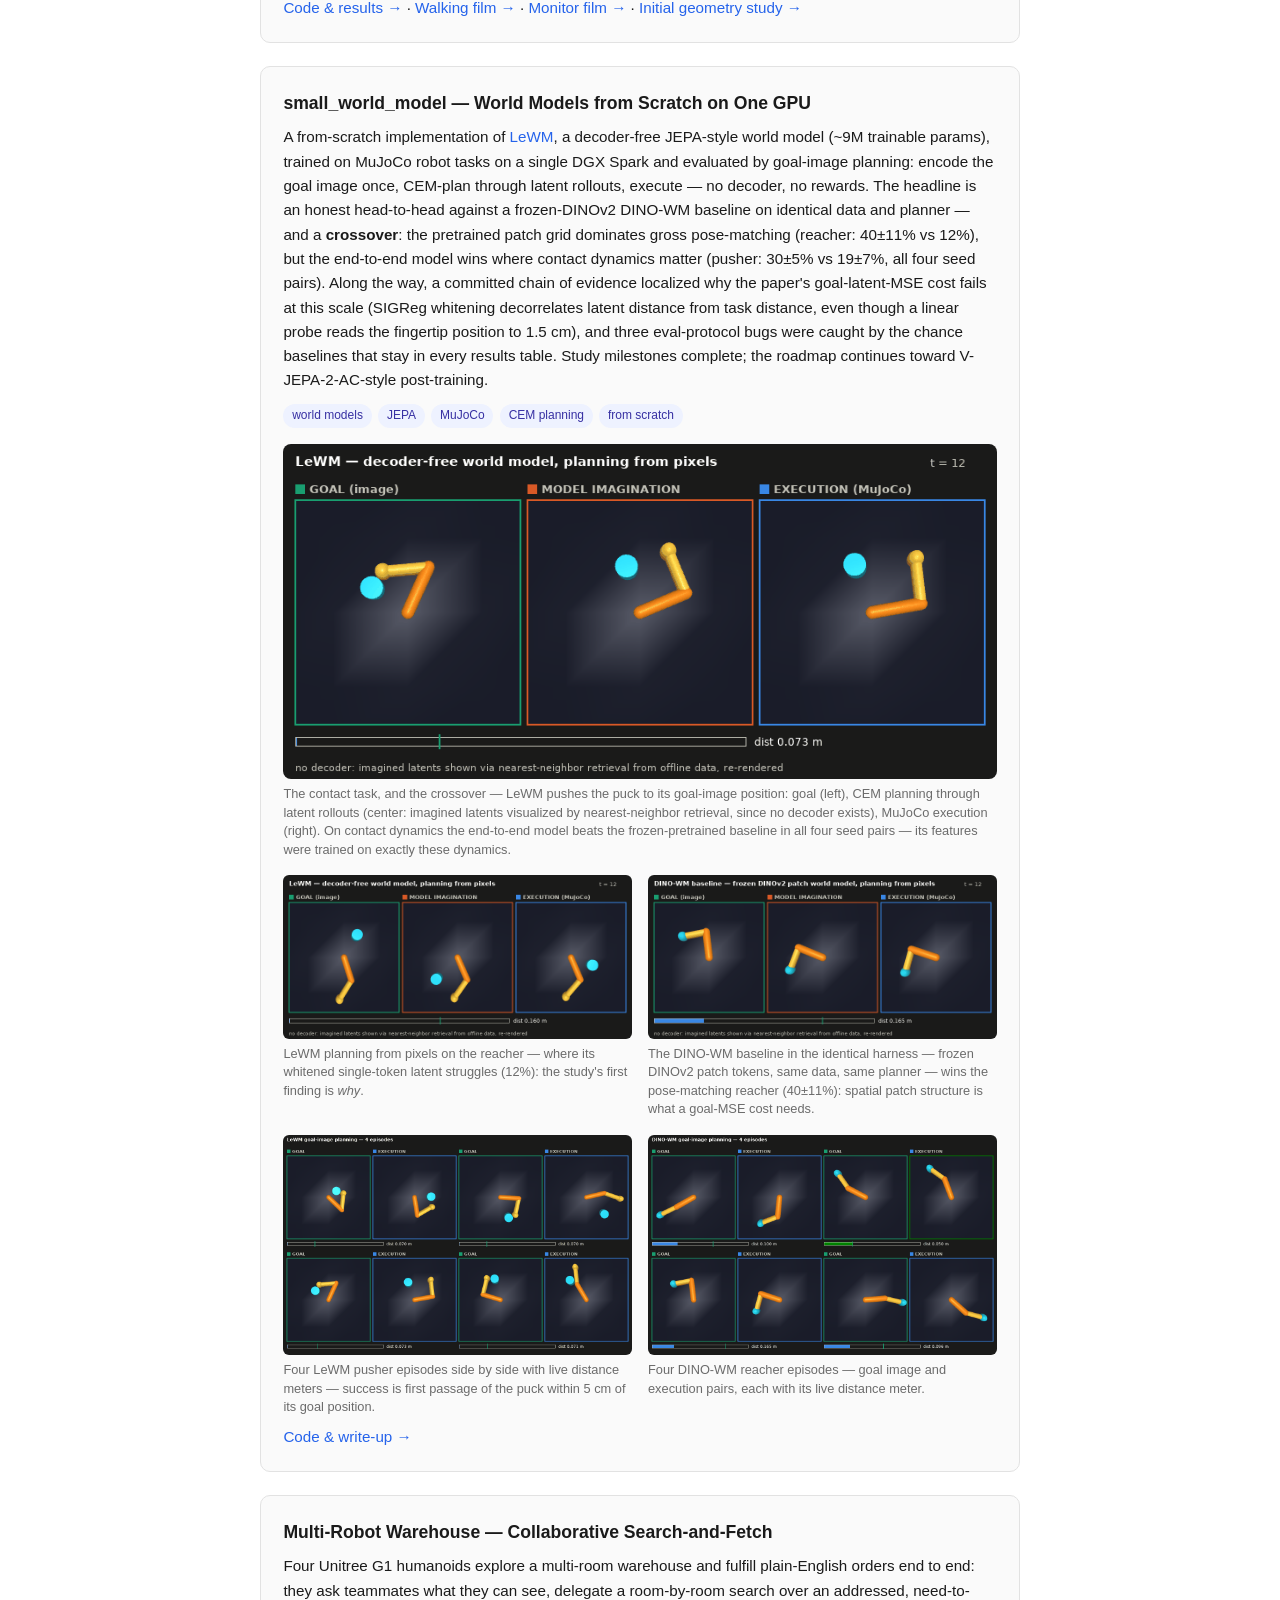
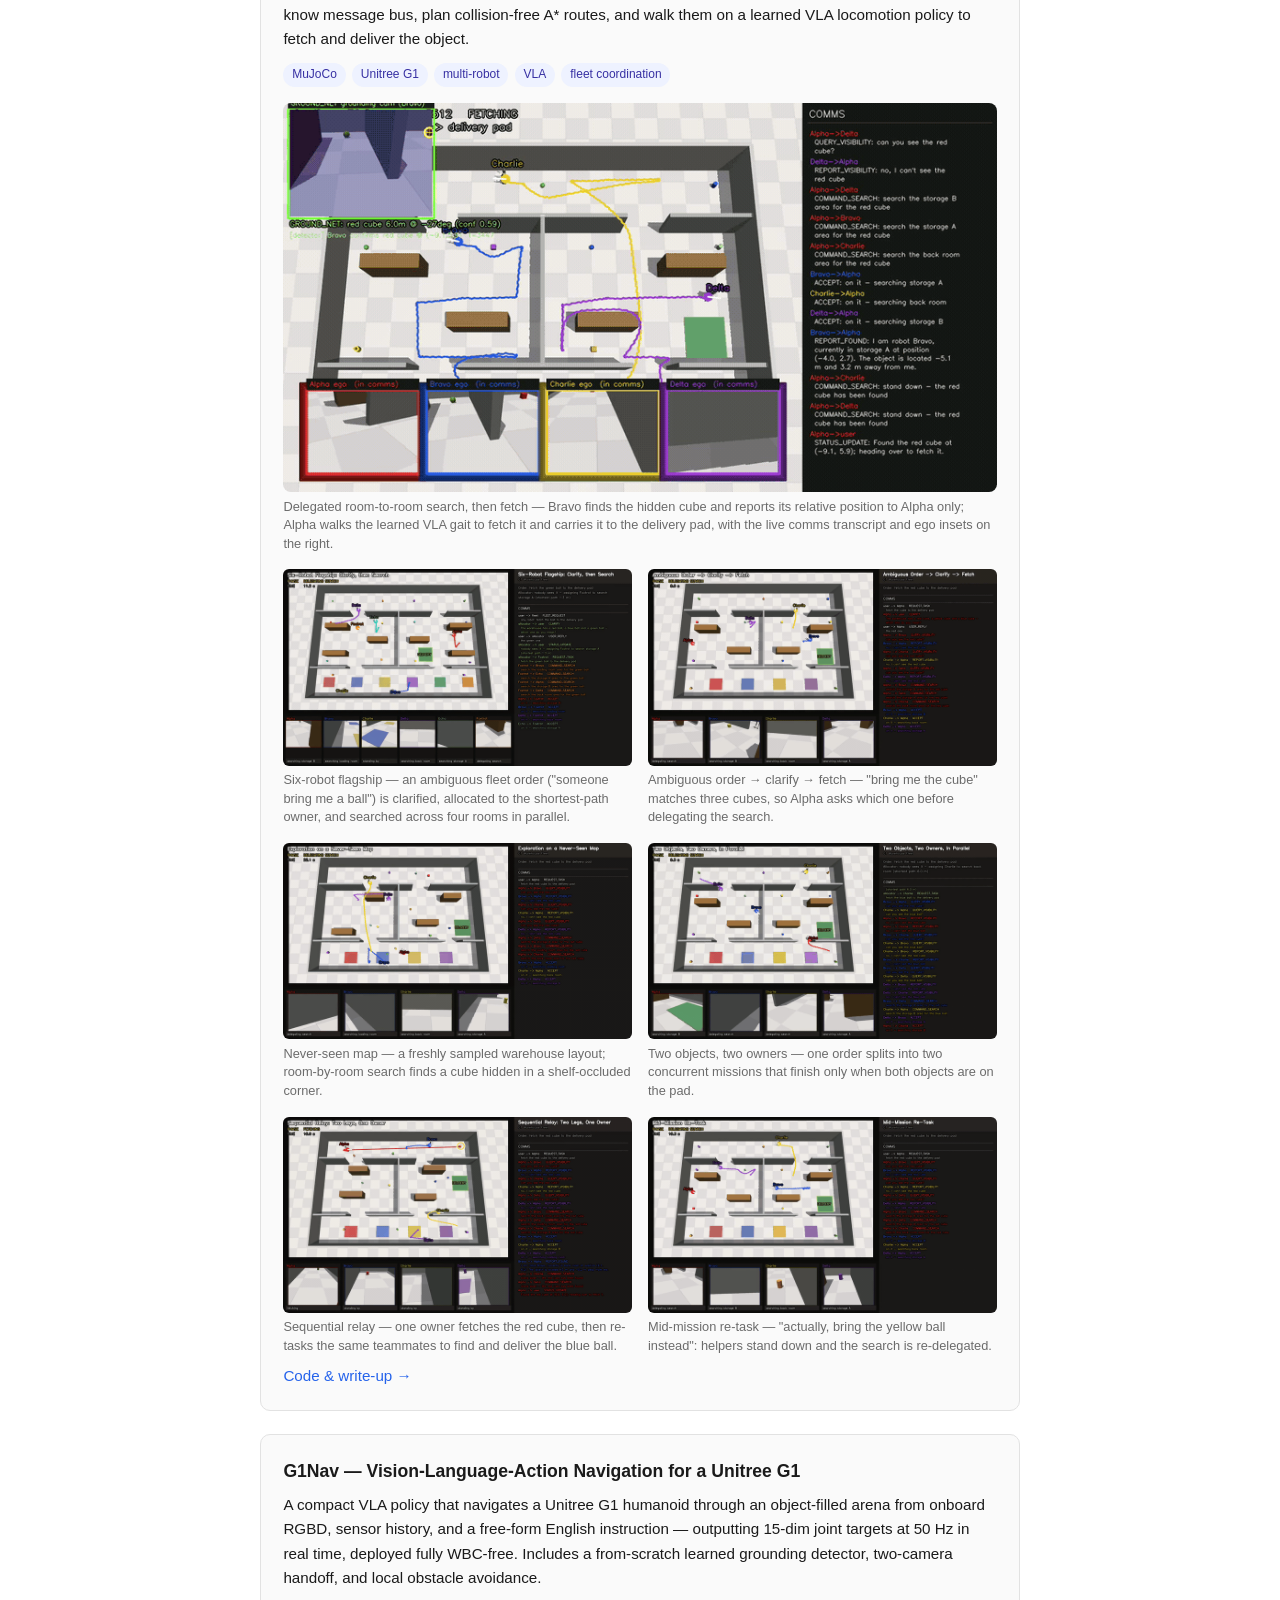
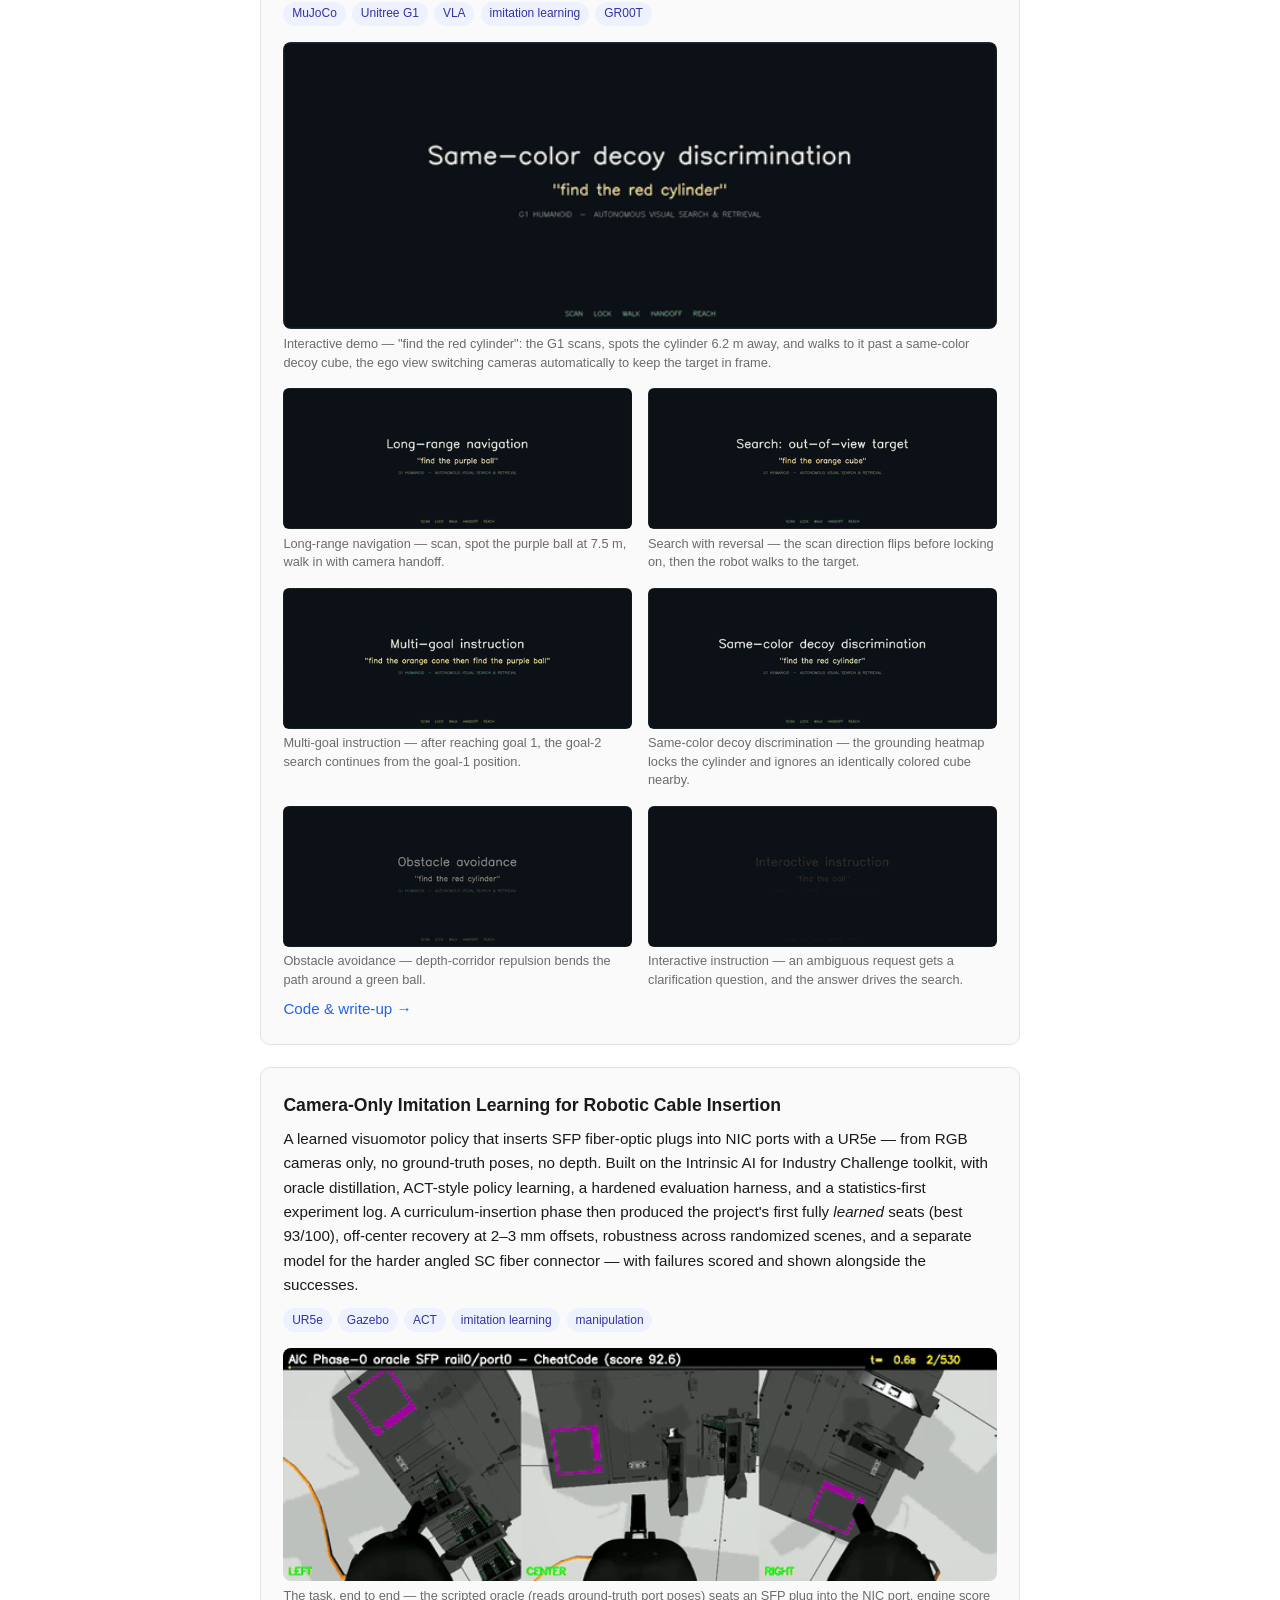
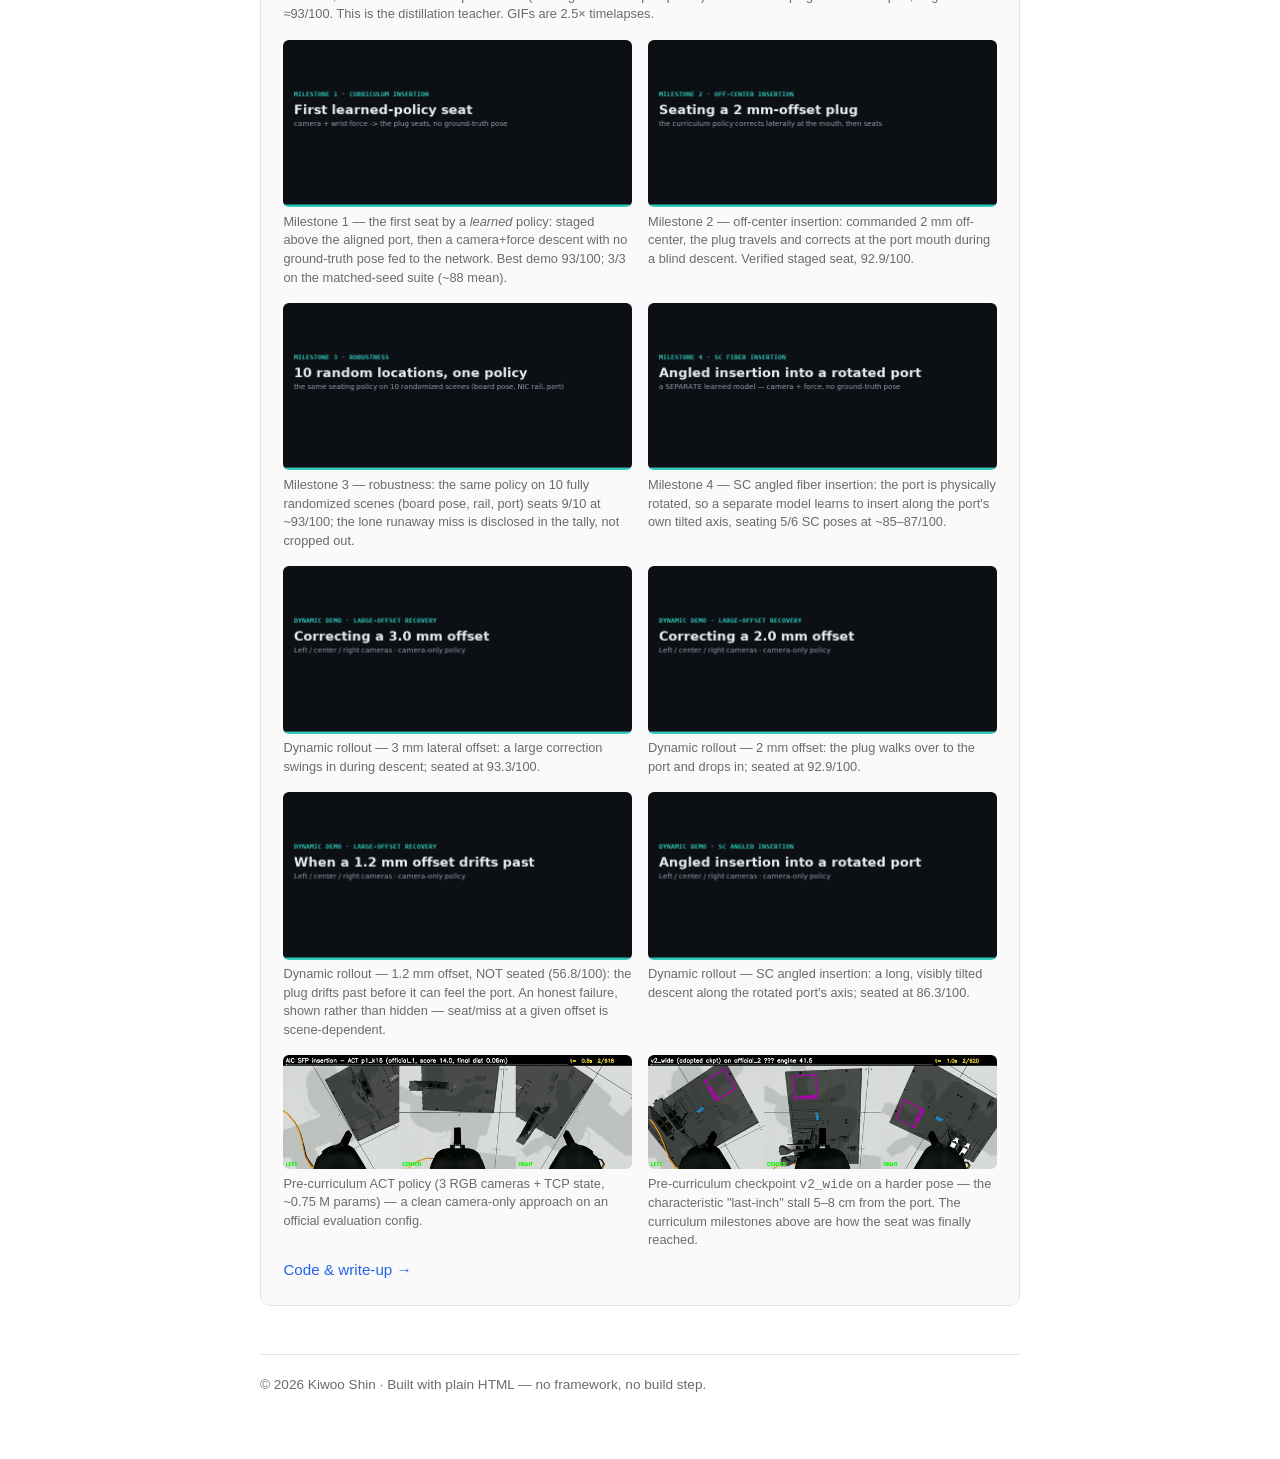
==== commit 96b79476: "Publish real RGB-D pilot and calibration sensitivity experiment" ====
--- a/index.html
+++ b/index.html
@@ -344,6 +344,15 @@
   <section id="projects">
     <h2>Projects</h2>
 
+    <article class="project" id="roomgraph-real">
+      <h3><a href="roomgraph-real/">RoomGraph Real — Reconstruction with Imperfect Cameras</a></h3>
+      <p>A structural-edge model trained in simulation is applied to 240 views from a real ARKitScenes RGB-D capture. The pilot tests camera-pose jitter, drift, calibration bias, depth scale and timestamp errors while reusing frozen predictions.</p>
+      <p>Confidence and multi-view filtering improve agreement with available reference surfaces, but substantial pose noise still degrades reconstruction. This is one development capture with estimated poses; architectural-edge accuracy remains unmeasured.</p>
+      <div class="tags"><span>Real RGB-D</span><span>ARKitScenes</span><span>Calibration sensitivity</span><span>Frozen model</span></div>
+      <figure class="featured"><a href="roomgraph-real/"><img src="roomgraph-real/overview.jpg" width="1800" height="1220" loading="lazy" alt="Real indoor capture with four rows of top-down camera directions and learned structural-edge overlays"></a><figcaption>Recorded camera movement, learned predictions and partial observed geometry. Dataset: ARKitScenes, Baruch et al. (2021).</figcaption></figure>
+      <p class="links"><a href="roomgraph-real/"><strong>Camera replay, interactive maps &amp; error experiments →</strong></a> · <a href="https://github.com/KiwooShin/roomgraph">Code ↗</a></p>
+    </article>
+
     <article class="project" id="roomgraph-spaces">
       <h3><a href="roomgraph-spaces/">RoomGraph — Exploring Multiple Connected Spaces</a></h3>
       <p>The same frozen perception model and exploration policy start in one room and grow partial 3D maps across four furnished development buildings: a branching home, loop-connected workspaces, an open office and a compact apartment.</p>
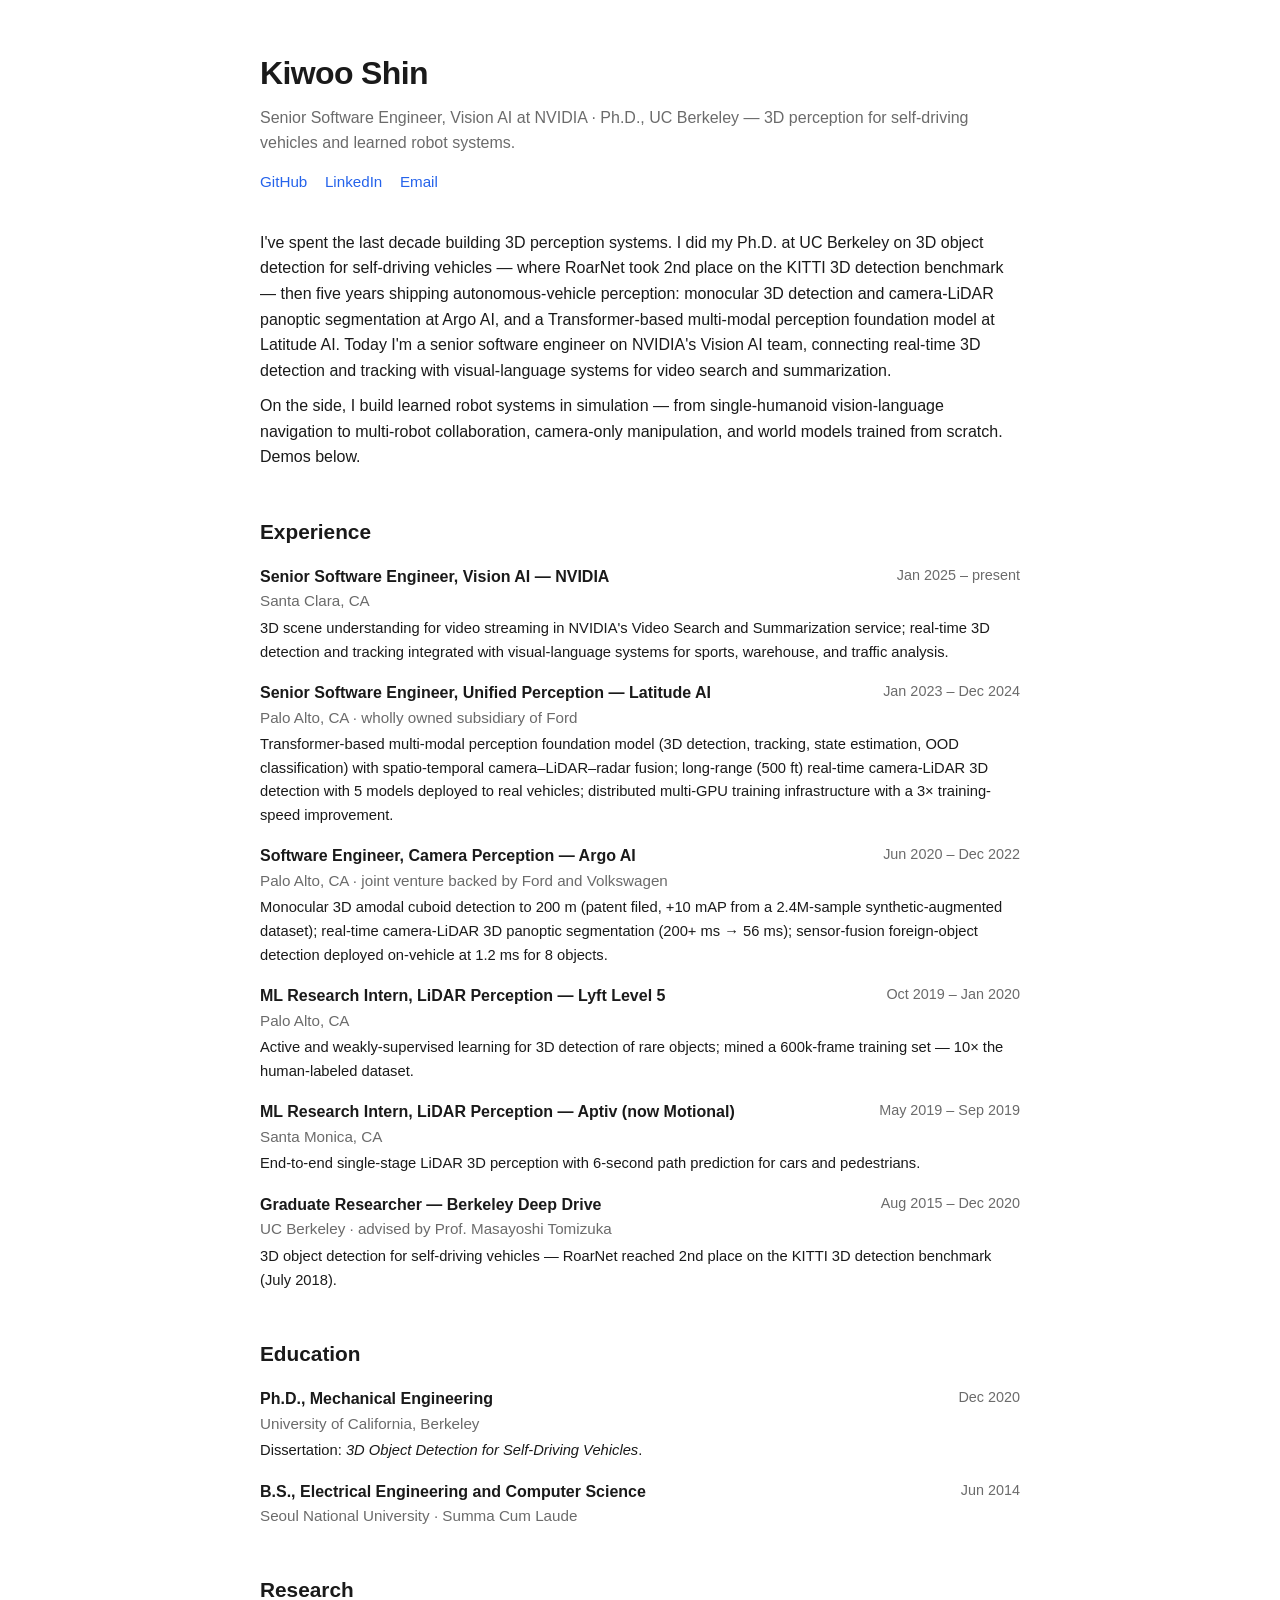
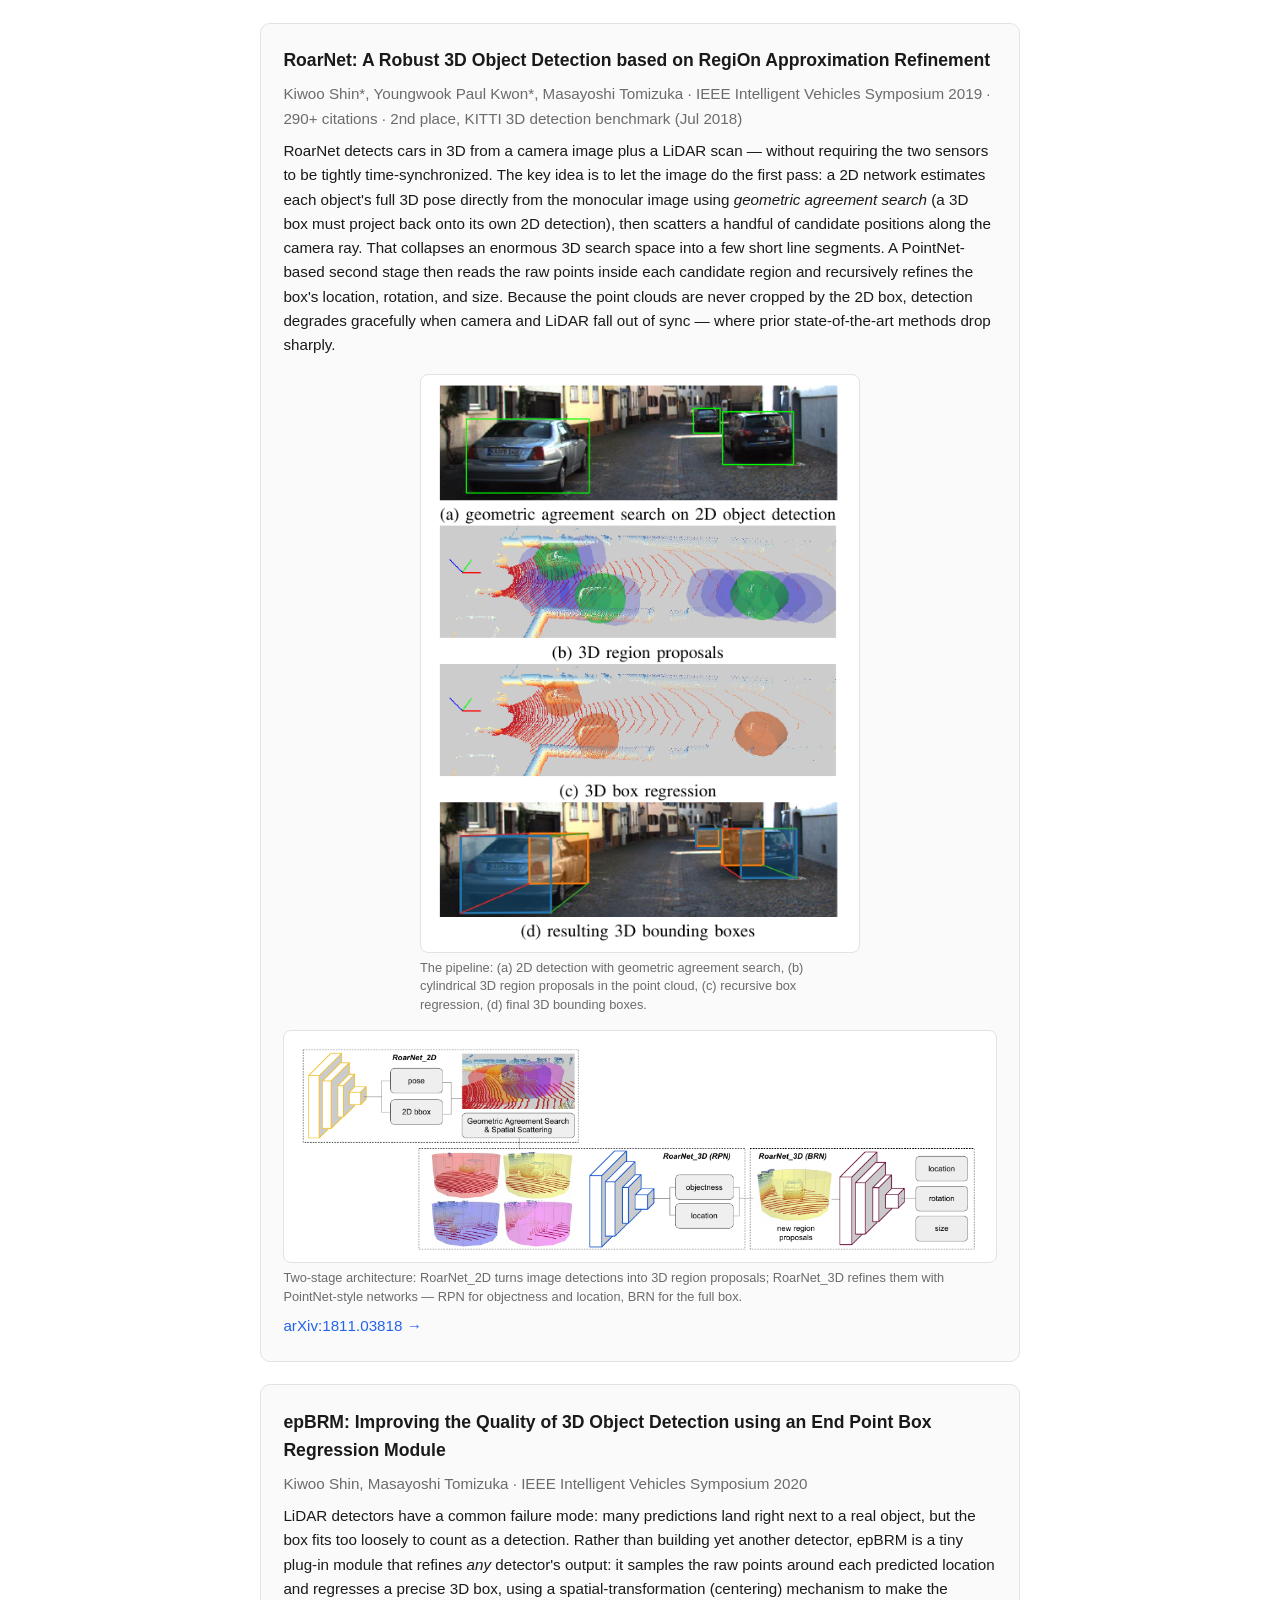
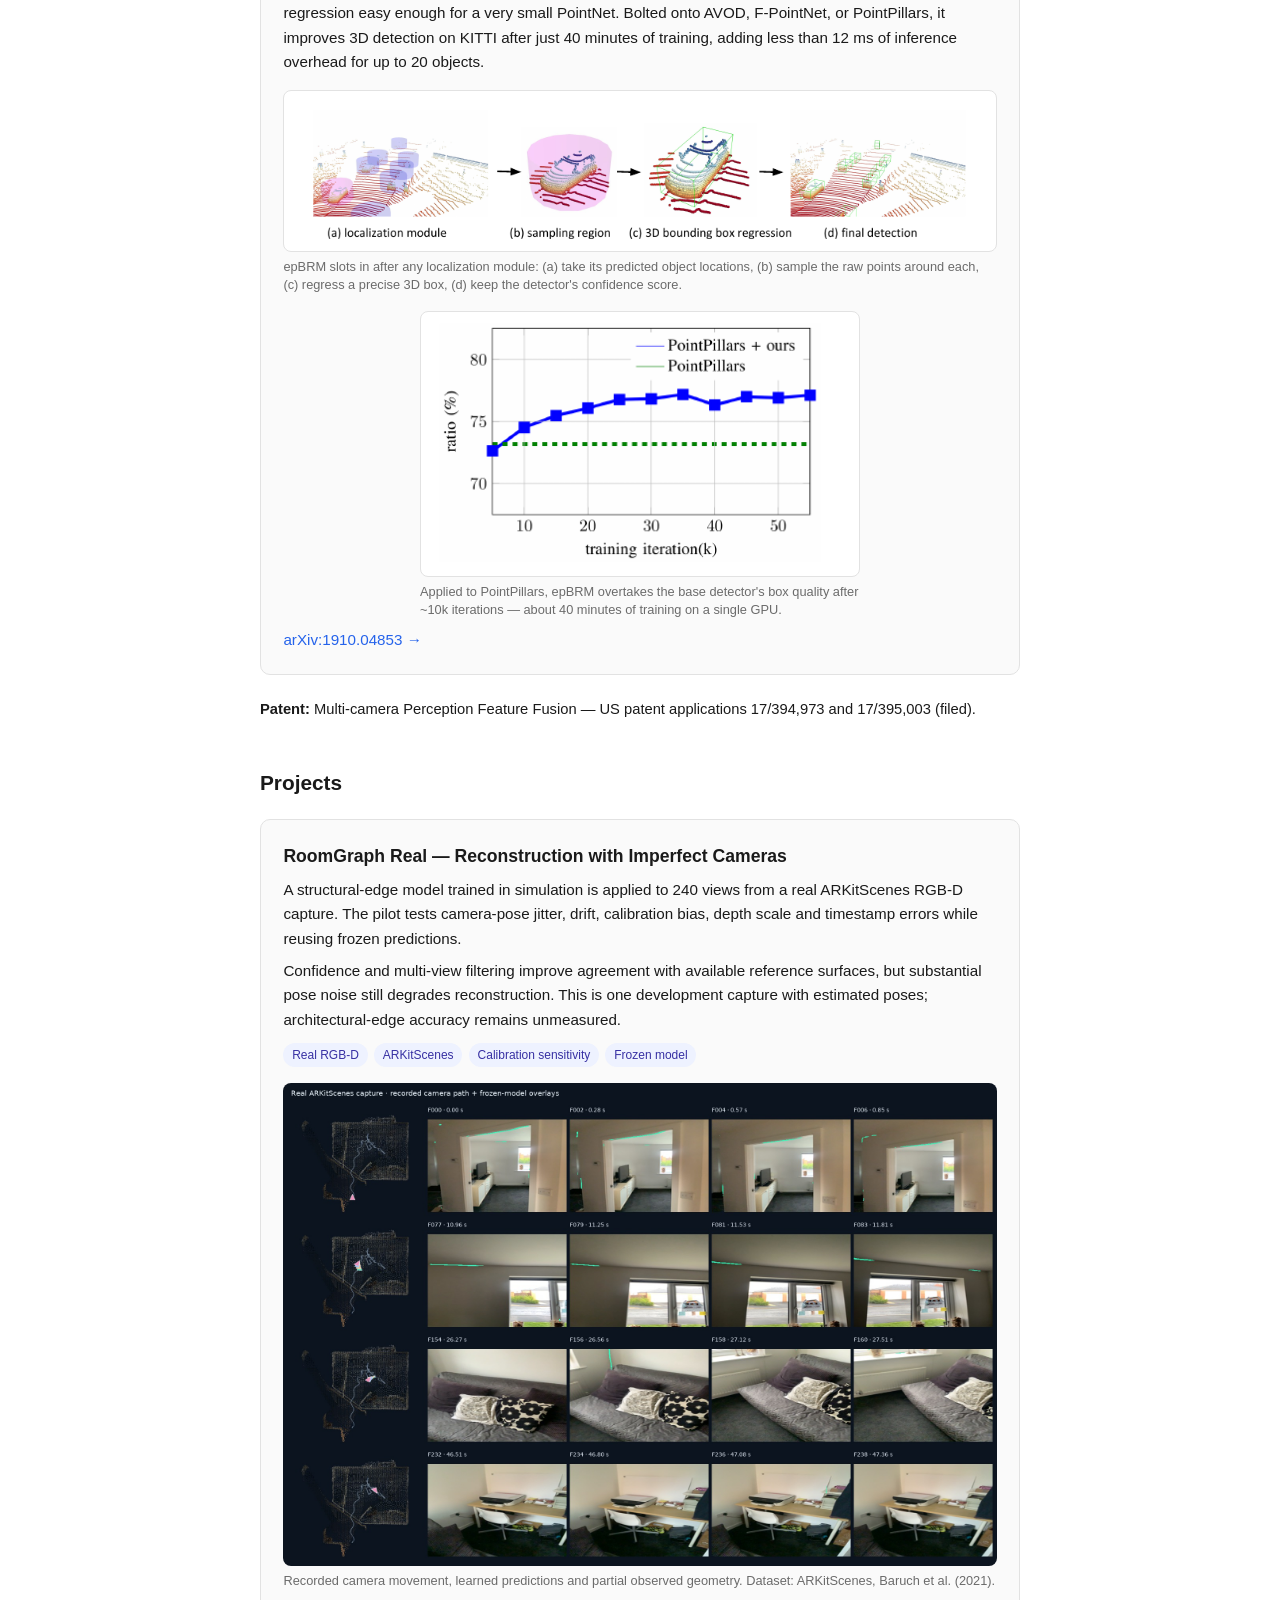
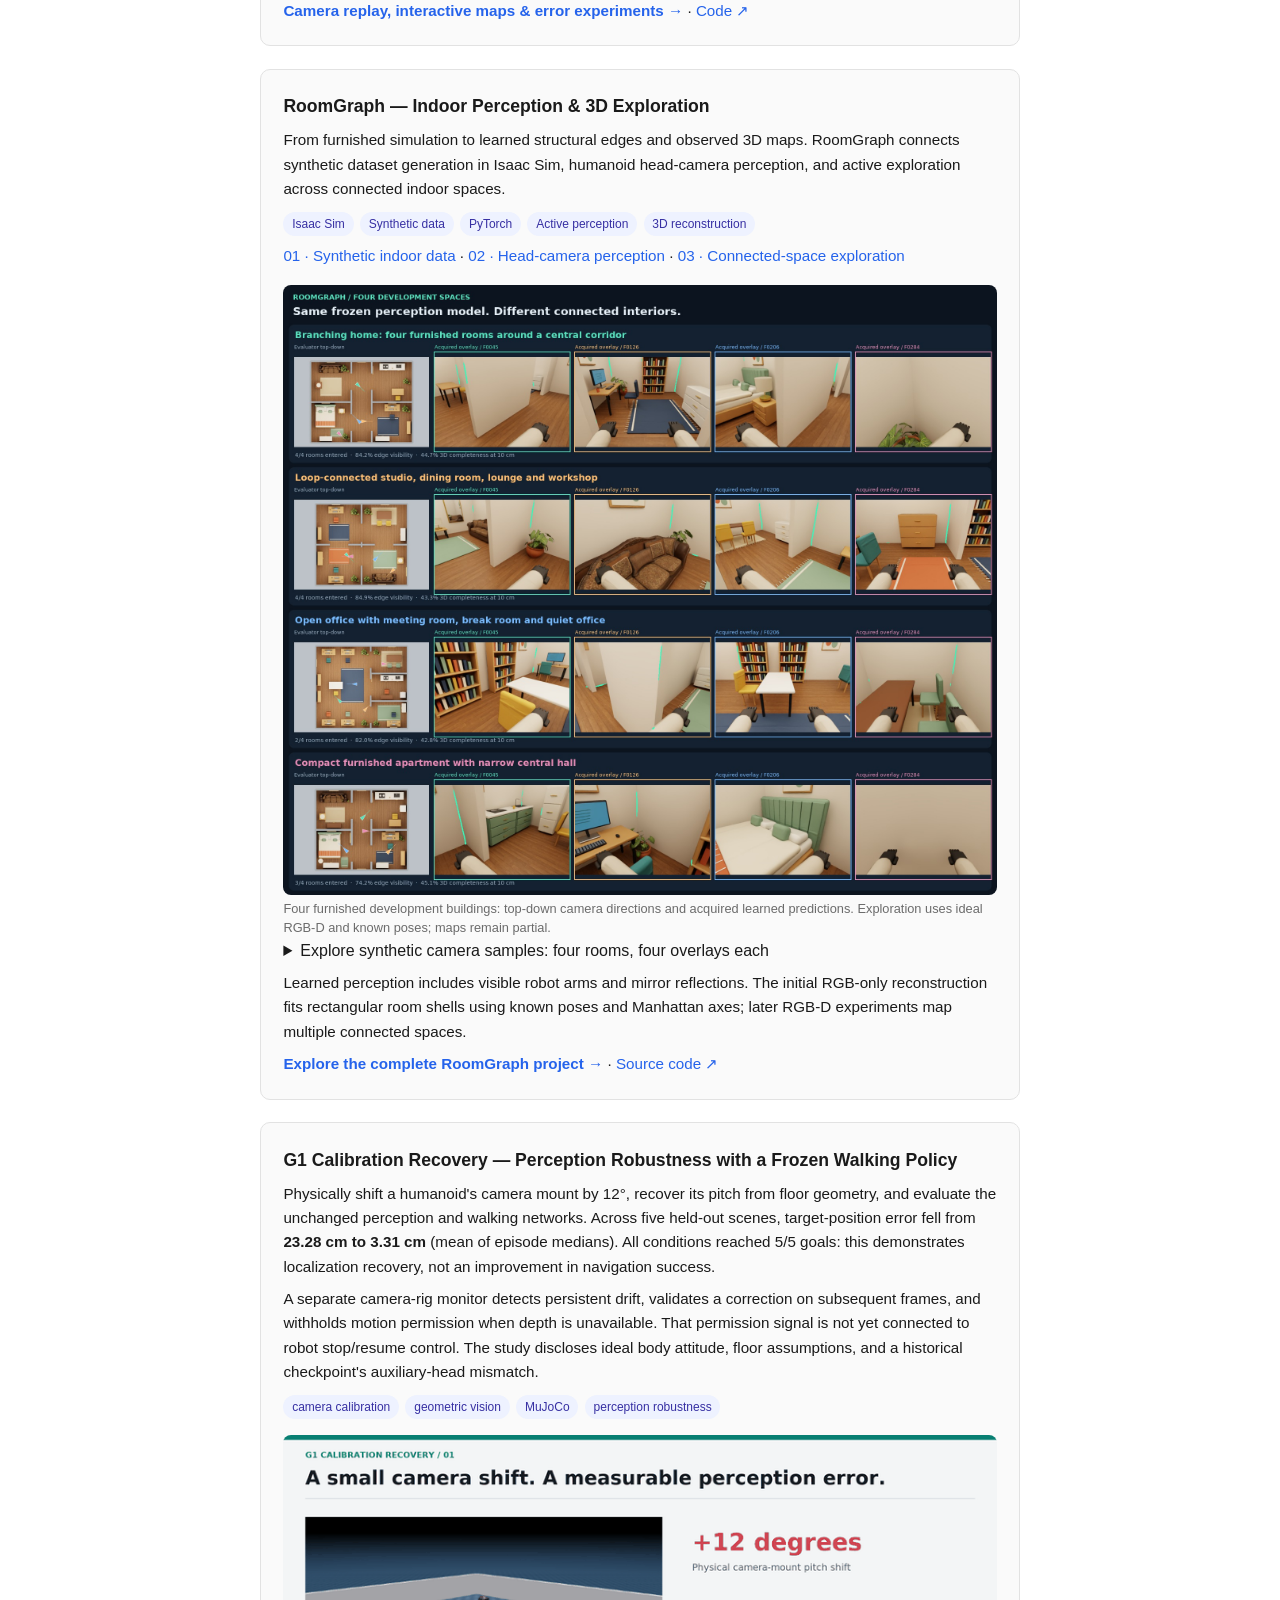
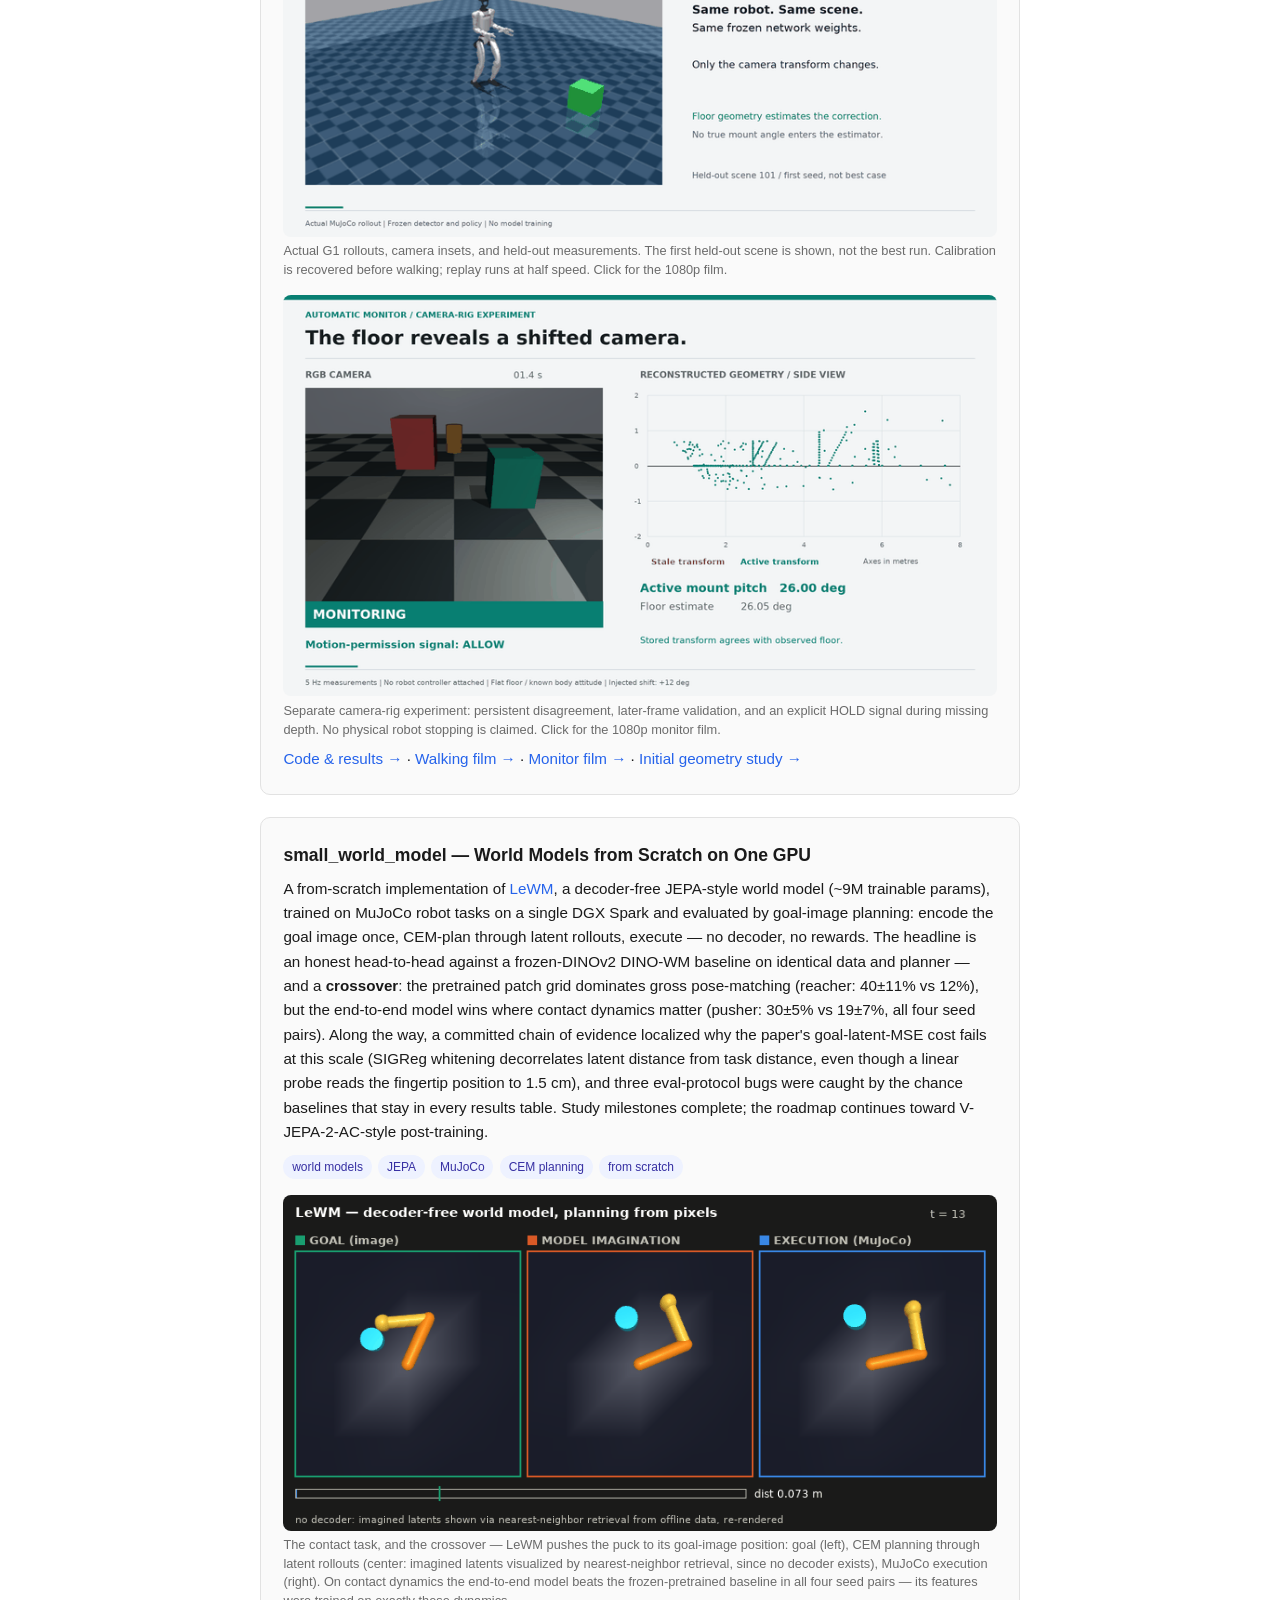
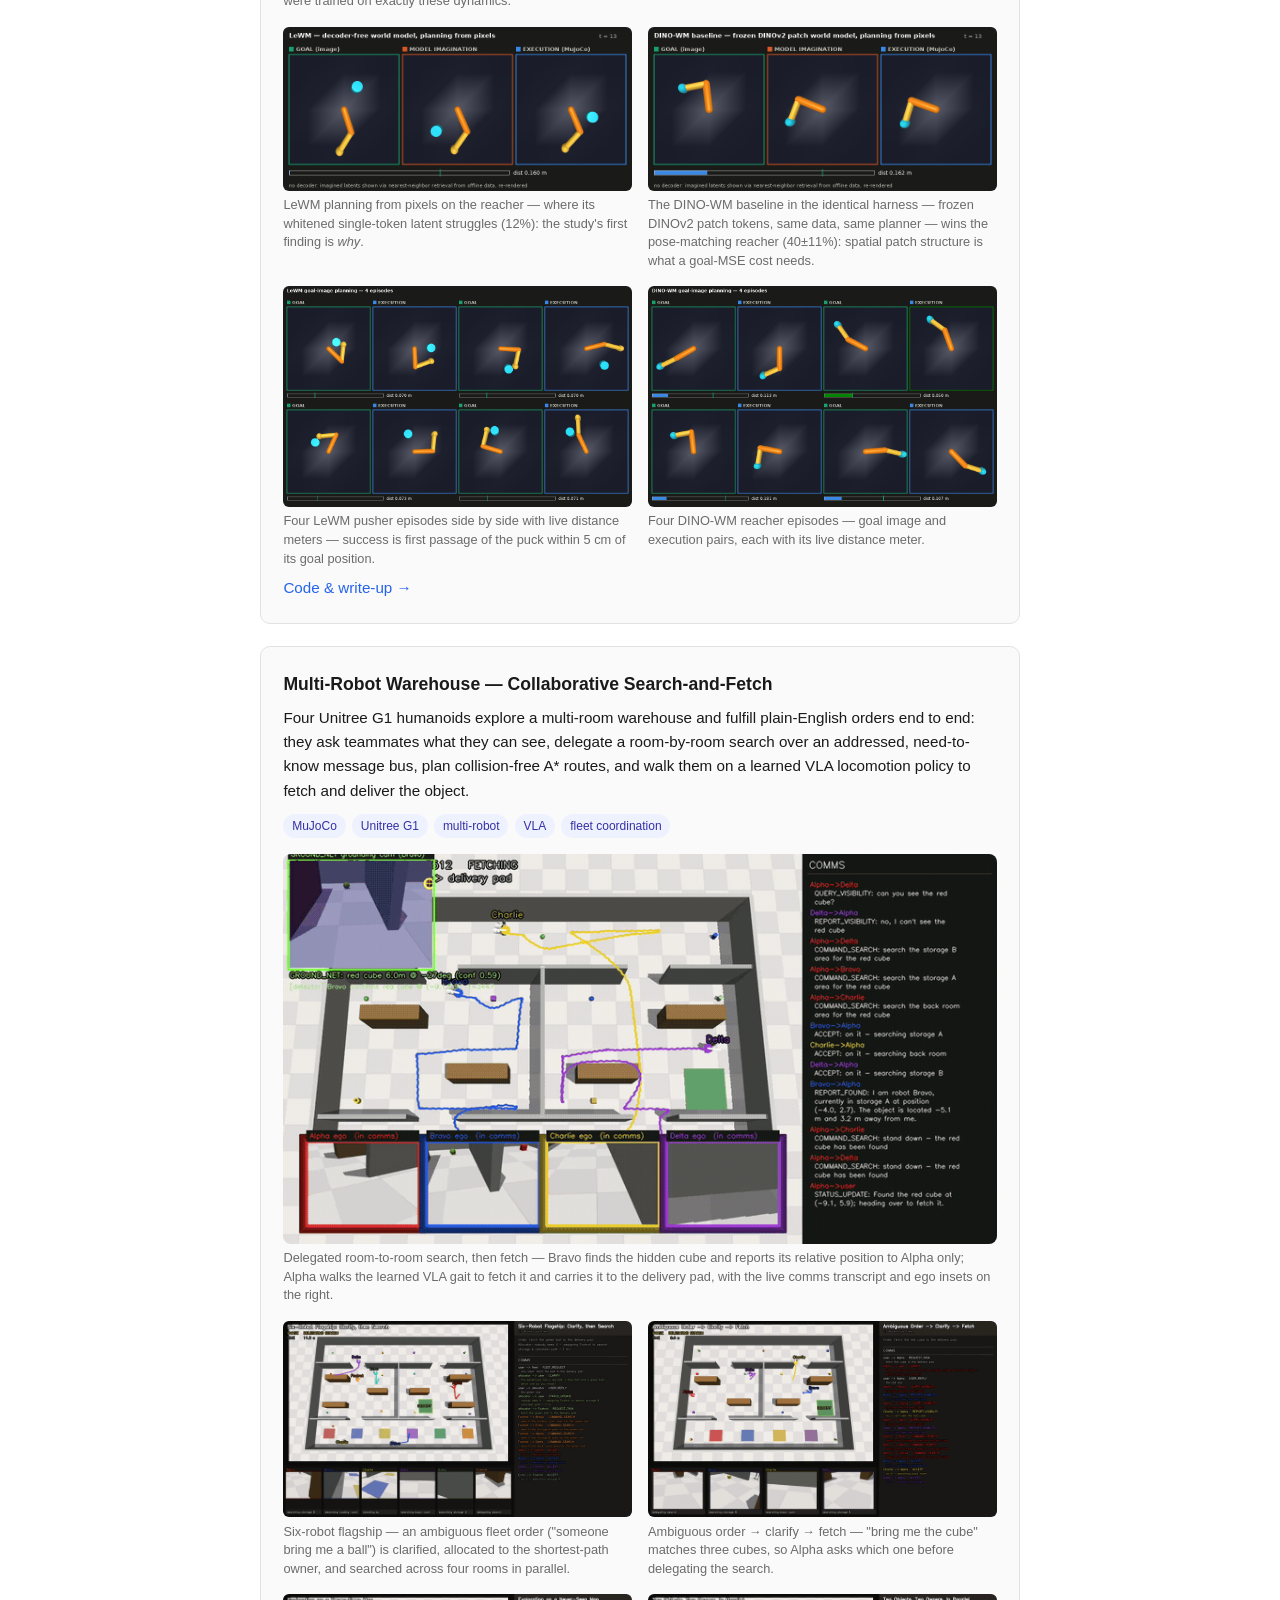
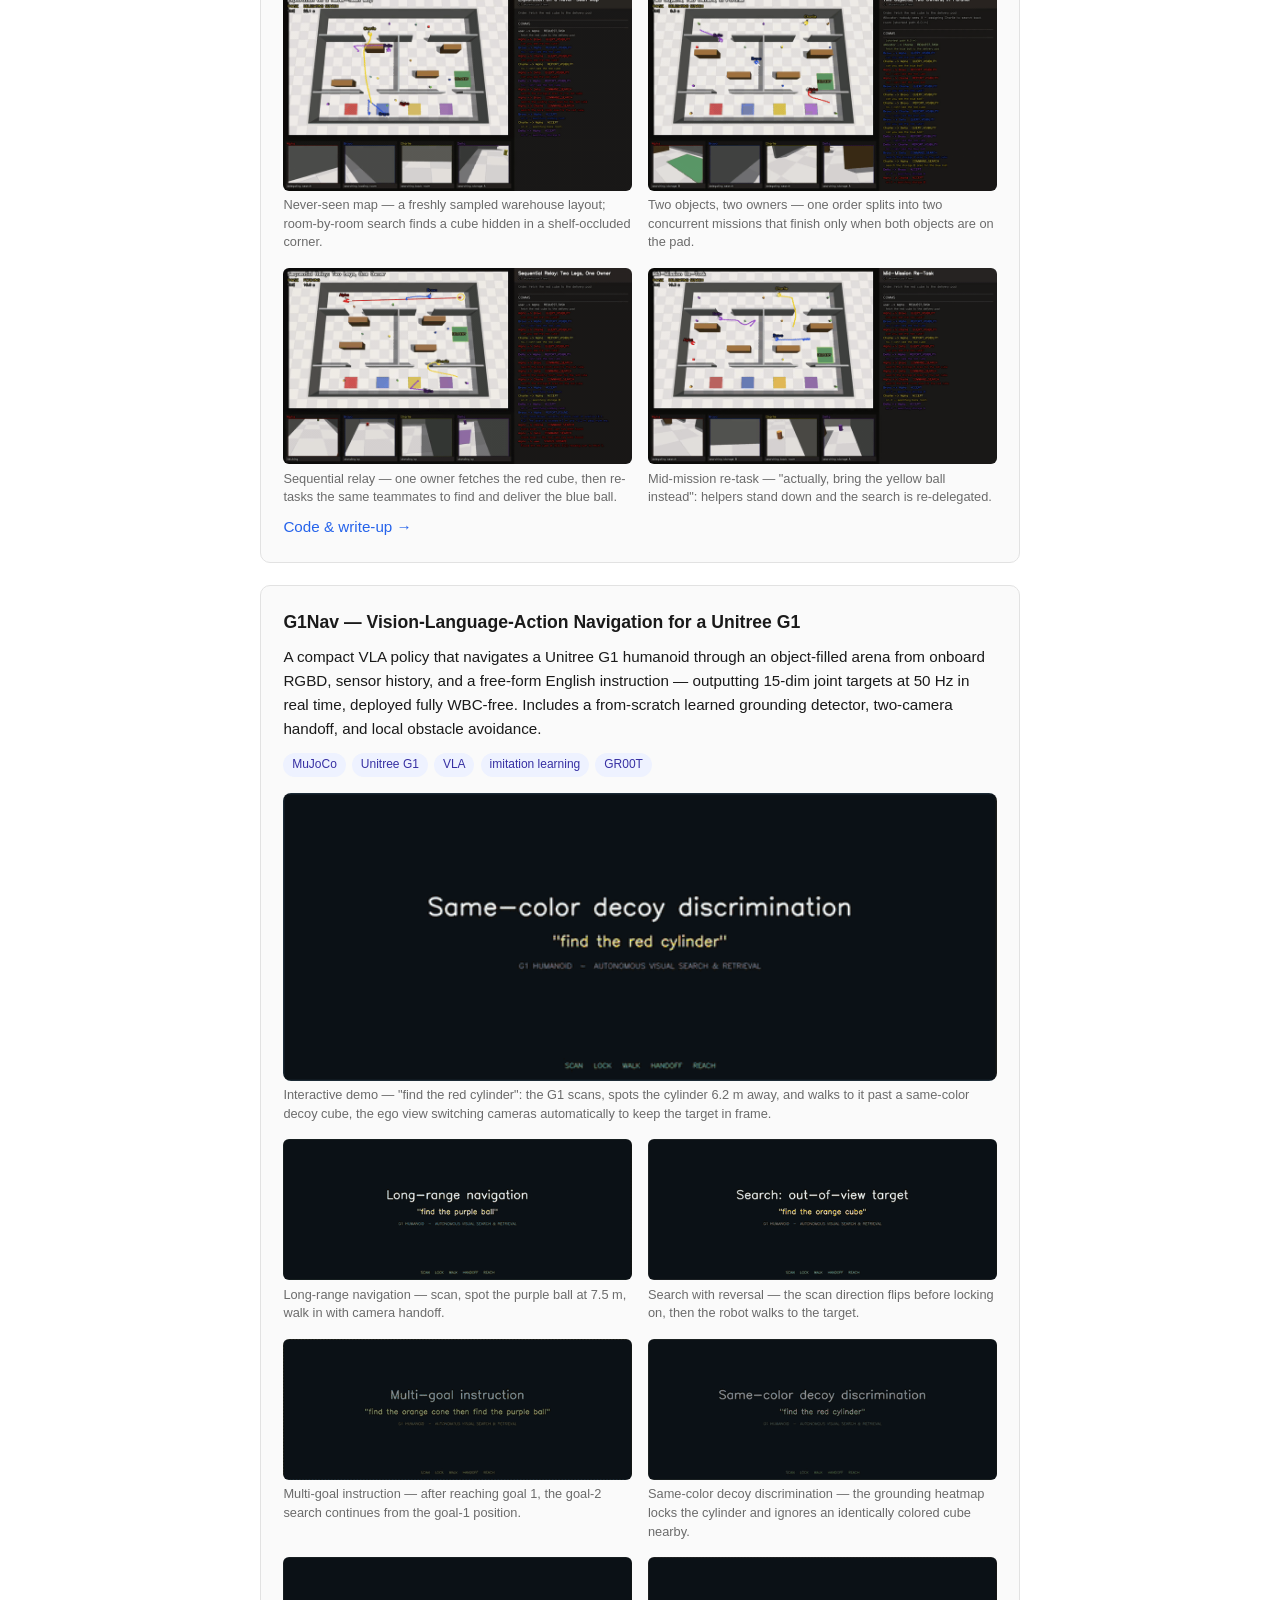
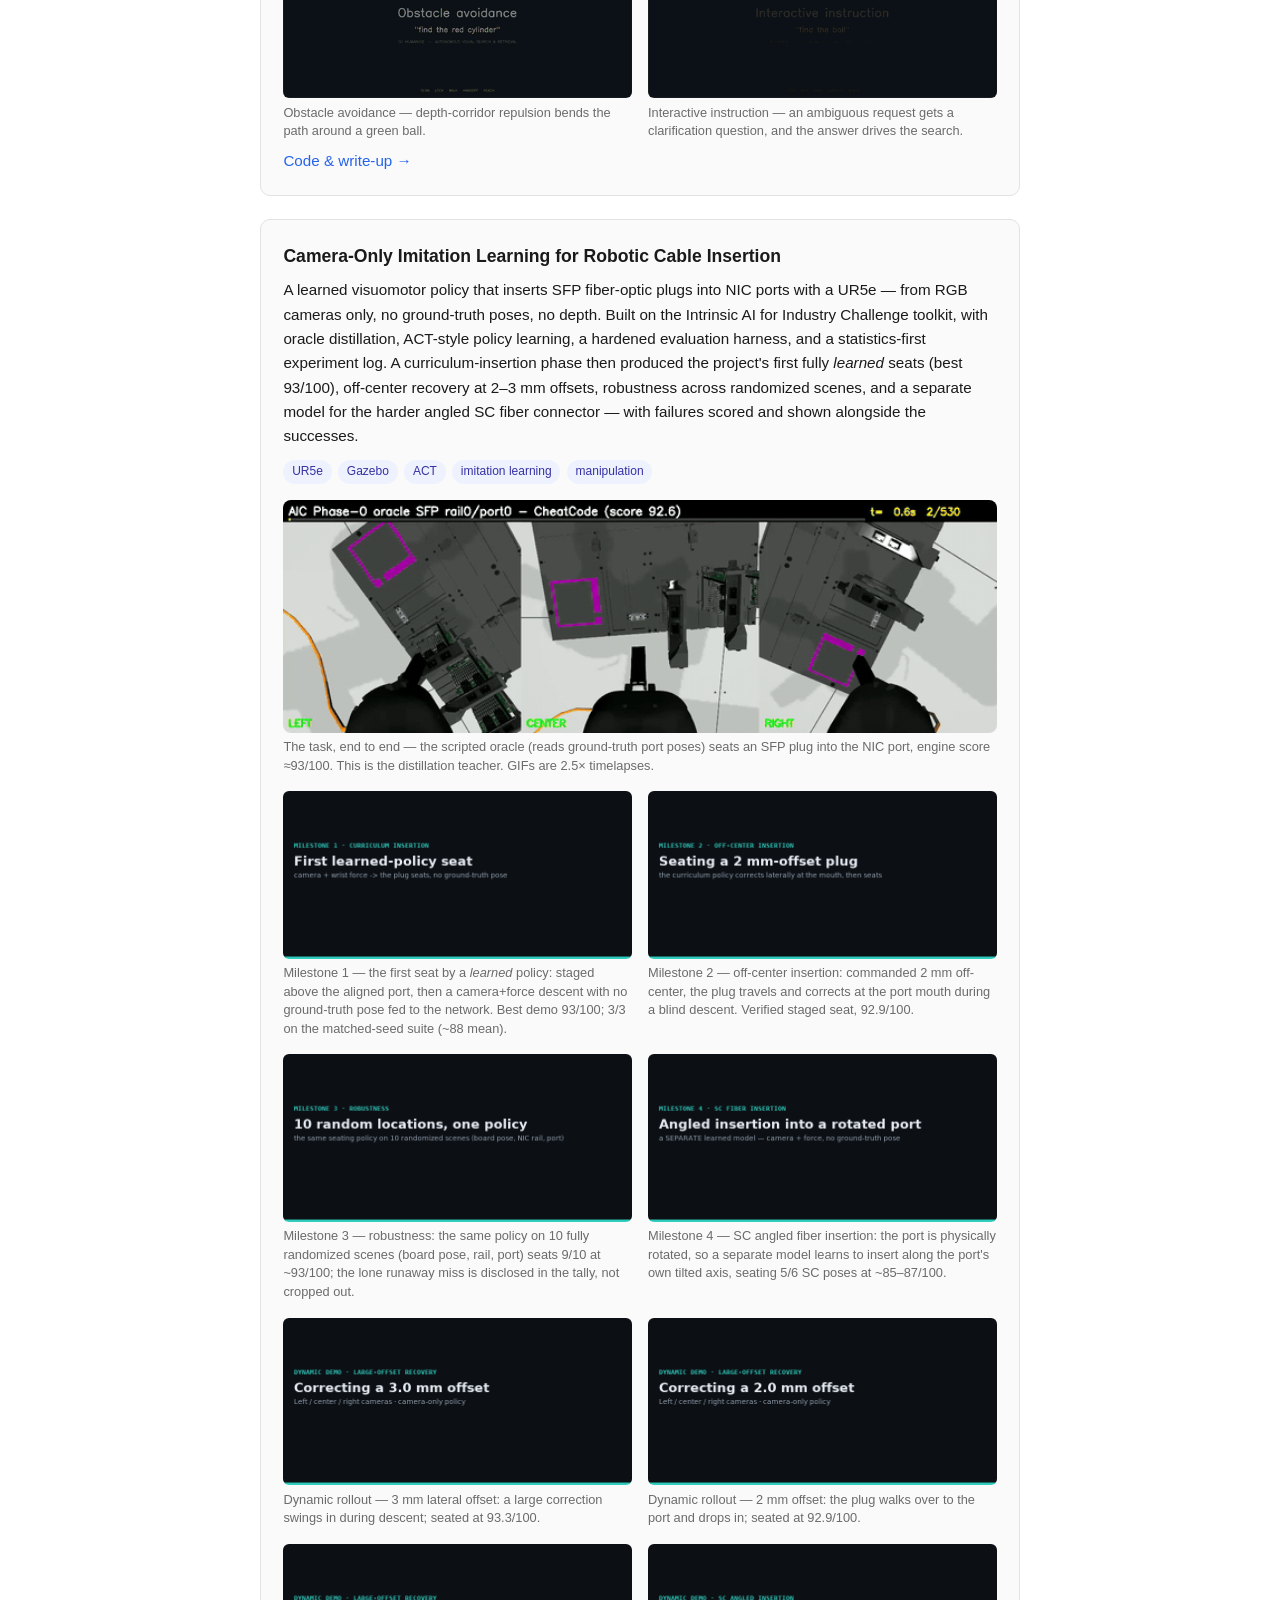
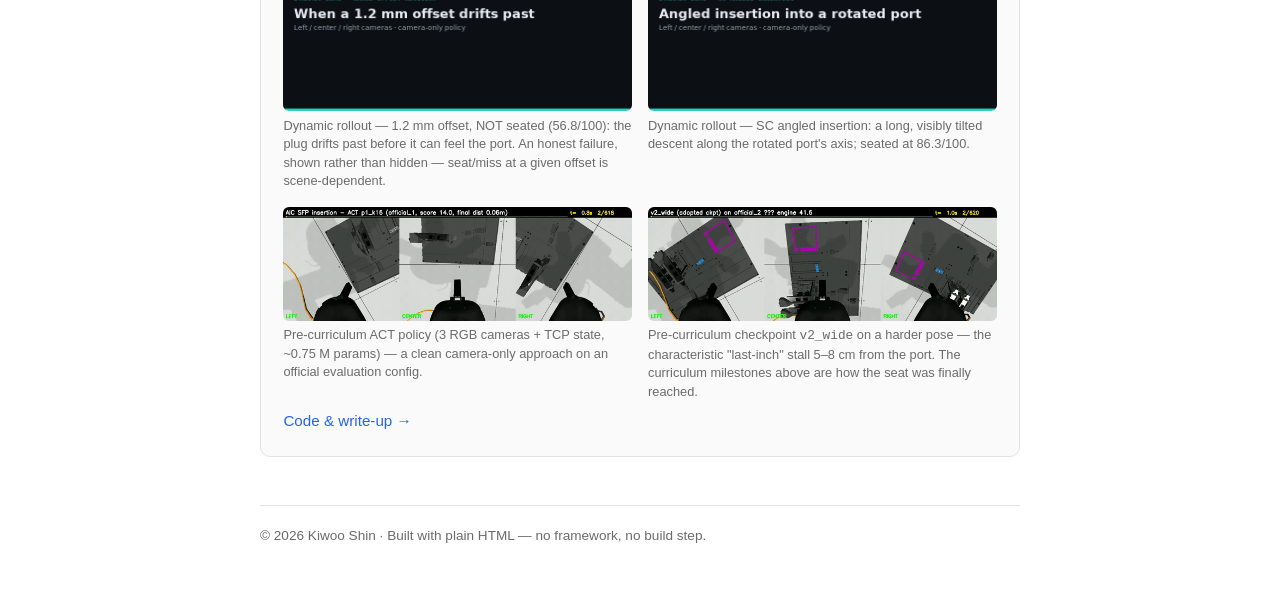
==== commit 0f7ce014: "Unify RoomGraph dataset perception and exploration project entries" ====
--- a/index.html
+++ b/index.html
@@ -353,34 +353,19 @@
       <p class="links"><a href="roomgraph-real/"><strong>Camera replay, interactive maps &amp; error experiments →</strong></a> · <a href="https://github.com/KiwooShin/roomgraph">Code ↗</a></p>
     </article>
 
-    <article class="project" id="roomgraph-spaces">
-      <h3><a href="roomgraph-spaces/">RoomGraph — Exploring Multiple Connected Spaces</a></h3>
-      <p>The same frozen perception model and exploration policy start in one room and grow partial 3D maps across four furnished development buildings: a branching home, loop-connected workspaces, an open office and a compact apartment.</p>
-      <p>Acquired RGB-D and known poses support the map. The project compares structural visibility, geometric reconstruction and typed edge accuracy with explicit per-building and weighted denominators.</p>
-      <div class="tags"><span>Isaac Sim</span><span>Active perception</span><span>3D mapping</span><span>Four development cases</span></div>
-      <figure class="featured"><a href="roomgraph-spaces/#gallery"><img src="media/roomgraph-spaces/overview.jpg" width="1800" height="1540" loading="lazy" alt="Four furnished buildings with top-down camera directions and acquired learned structural-edge overlays"></a><figcaption>Four space cases, each with a furnished top-down and four acquired predictions. Full coverage and held-out robustness remain open questions.</figcaption></figure>
-      <p class="links"><a href="roomgraph-spaces/"><strong>Case replays, interactive 3D maps &amp; measurements →</strong></a> · <a href="roomgraph-multiroom/">First connected building</a> · <a href="https://github.com/KiwooShin/roomgraph">Code ↗</a></p>
-    </article>
-
-    <article class="project" id="roomgraph-perception">
-      <h3><a href="roomgraph-perception/">RoomGraph Perception — Head-camera RGB to 3D Room Structure</a></h3>
-      <p>A trained structural-edge model and calibrated multi-view reconstruction from furnished humanoid head-camera images, with visible robot arms and mirror reflections. On four held-out synthetic room instances: <strong>0.916 visible-edge F1</strong>, <strong>0.958 amodal-edge F1</strong>, and <strong>0.023 m mean dimension error</strong>.</p>
-      <p>Known camera poses and Manhattan axes; rectangular room shells only. A separate <a href="roomgraph-perception/#active-head">active head-camera pilot</a> uses missing-structure cues to choose the next yaw/pitch target in a furnished office. A <a href="roomgraph-multiroom/">connected-room exploration pilot</a> adds ideal RGB-D and known poses to build a persistent observed map.</p>
-      <div class="tags"><span>3D perception</span><span>PyTorch</span><span>head camera</span><span>multi-view geometry</span></div>
-      <figure class="featured"><a href="roomgraph-perception/#predictions"><img src="media/roomgraph-perception/predictions.jpg" width="1536" height="1240" loading="lazy" alt="Four held-out furnished head-camera views comparing RGB, reference edges, learned visible edges and learned amodal structure"></a><figcaption>Fixed camera samples from all four test rooms. These are learned predictions, including errors; blue overlays are evaluation references.</figcaption></figure>
-      <div class="gallery"><figure><a href="roomgraph-perception/#reconstruction"><img src="media/roomgraph-perception/reconstruction.png" width="1920" height="1440" loading="lazy" alt="Predicted and reference 3D room shells for four held-out rooms"></a><figcaption>3D shell fitting from eight calibrated views per room.</figcaption></figure><figure><a href="roomgraph-perception/"><img src="media/roomgraph-perception/mirror.webp" width="1152" height="768" loading="lazy" alt="Head-mounted camera seeing the humanoid proxy's body reflected in a mirror"></a><figcaption>Robot body and arms rendered in 3D. Original approximate proxy, not an official 1X model.</figcaption></figure></div>
-      <p class="links"><a href="roomgraph-perception/"><strong>Detailed project page &amp; interactive 3D results →</strong></a> · <a href="roomgraph-multiroom/">Connected rooms →</a> · <a href="https://github.com/KiwooShin/roomgraph">Code ↗</a></p>
-    </article>
-
     <article class="project" id="roomgraph">
-      <h3><a href="roomgraph/">RoomGraph — Synthetic Indoor Structure</a></h3>
-      <p>Recover the shape of an indoor space from its images. RoomGraph uses Isaac Sim on NVIDIA DGX Spark to generate furnished interiors with calibrated cameras, depth, and architectural edge ground truth.</p>
-      <div class="tags"><span>3D vision</span><span>synthetic data</span><span>Isaac Sim</span><span>DGX Spark</span></div>
-      <p class="rg-legend"><span>Mint: visible structure</span> · <span>Coral: hidden structure</span>. Labels come from scene geometry.</p>
+      <h3><a href="roomgraph/">RoomGraph — Indoor Perception &amp; 3D Exploration</a></h3>
+      <p>From furnished simulation to learned structural edges and observed 3D maps. RoomGraph connects synthetic dataset generation in Isaac Sim, humanoid head-camera perception, and active exploration across connected indoor spaces.</p>
+      <div class="tags"><span>Isaac Sim</span><span>Synthetic data</span><span>PyTorch</span><span>Active perception</span><span>3D reconstruction</span></div>
+      <p class="links"><a href="roomgraph/#bedroom">01 · Synthetic indoor data</a> · <a href="roomgraph-perception/">02 · Head-camera perception</a> · <a href="roomgraph-spaces/">03 · Connected-space exploration</a></p>
+      <figure class="featured"><a href="roomgraph-spaces/#gallery"><img src="media/roomgraph-spaces/overview.jpg" width="1800" height="1540" loading="lazy" alt="Four furnished buildings, each with a top-down camera map and four learned structural-edge overlays"></a><figcaption>Four furnished development buildings: top-down camera directions and acquired learned predictions. Exploration uses ideal RGB-D and known poses; maps remain partial.</figcaption></figure>
+      <details><summary>Explore synthetic camera samples: four rooms, four overlays each</summary>
+      <p class="rg-legend"><span>Mint: visible structure</span> · <span>Coral: hidden structure</span>. These synthetic labels come from scene geometry, not model predictions.</p>
       <div class="rg-scene-row"><h4>Bedroom &amp; study</h4><div class="rg-scroll" role="region" aria-label="Bedroom &amp; study camera previews" tabindex="0"><div class="rg-five"><figure><a href="roomgraph/#bedroom"><img src="media/roomgraph/furnished/bedroom/top_down_four.webp" width="420" height="280" loading="lazy" alt="Bedroom &amp; study: top-down with camera positions C1 to C4"><figcaption>Top-down</figcaption></a></figure><figure><a href="roomgraph/#bedroom"><img src="media/roomgraph/furnished/bedroom/C1_thumb.webp" width="420" height="280" loading="lazy" alt="Bedroom &amp; study, C1: structural-edge overlay"><figcaption>Overlay 1</figcaption></a></figure><figure><a href="roomgraph/#bedroom"><img src="media/roomgraph/furnished/bedroom/C2_thumb.webp" width="420" height="280" loading="lazy" alt="Bedroom &amp; study, C2: structural-edge overlay"><figcaption>Overlay 2</figcaption></a></figure><figure><a href="roomgraph/#bedroom"><img src="media/roomgraph/furnished/bedroom/C3_thumb.webp" width="420" height="280" loading="lazy" alt="Bedroom &amp; study, C3: structural-edge overlay"><figcaption>Overlay 3</figcaption></a></figure><figure><a href="roomgraph/#bedroom"><img src="media/roomgraph/furnished/bedroom/C4_thumb.webp" width="420" height="280" loading="lazy" alt="Bedroom &amp; study, C4: structural-edge overlay"><figcaption>Overlay 4</figcaption></a></figure></div></div></div><div class="rg-scene-row"><h4>Kitchen &amp; dining</h4><div class="rg-scroll" role="region" aria-label="Kitchen &amp; dining camera previews" tabindex="0"><div class="rg-five"><figure><a href="roomgraph/#kitchen"><img src="media/roomgraph/furnished/kitchen/top_down_four.webp" width="420" height="280" loading="lazy" alt="Kitchen &amp; dining: top-down with camera positions C1 to C4"><figcaption>Top-down</figcaption></a></figure><figure><a href="roomgraph/#kitchen"><img src="media/roomgraph/furnished/kitchen/C1_thumb.webp" width="420" height="280" loading="lazy" alt="Kitchen &amp; dining, C1: structural-edge overlay"><figcaption>Overlay 1</figcaption></a></figure><figure><a href="roomgraph/#kitchen"><img src="media/roomgraph/furnished/kitchen/C2_thumb.webp" width="420" height="280" loading="lazy" alt="Kitchen &amp; dining, C2: structural-edge overlay"><figcaption>Overlay 2</figcaption></a></figure><figure><a href="roomgraph/#kitchen"><img src="media/roomgraph/furnished/kitchen/C3_thumb.webp" width="420" height="280" loading="lazy" alt="Kitchen &amp; dining, C3: structural-edge overlay"><figcaption>Overlay 3</figcaption></a></figure><figure><a href="roomgraph/#kitchen"><img src="media/roomgraph/furnished/kitchen/C4_thumb.webp" width="420" height="280" loading="lazy" alt="Kitchen &amp; dining, C4: structural-edge overlay"><figcaption>Overlay 4</figcaption></a></figure></div></div></div><div class="rg-scene-row"><h4>Living room</h4><div class="rg-scroll" role="region" aria-label="Living room camera previews" tabindex="0"><div class="rg-five"><figure><a href="roomgraph/#living"><img src="media/roomgraph/furnished/living/top_down_four.webp" width="420" height="280" loading="lazy" alt="Living room: top-down with camera positions C1 to C4"><figcaption>Top-down</figcaption></a></figure><figure><a href="roomgraph/#living"><img src="media/roomgraph/furnished/living/C1_thumb.webp" width="420" height="280" loading="lazy" alt="Living room, C1: structural-edge overlay"><figcaption>Overlay 1</figcaption></a></figure><figure><a href="roomgraph/#living"><img src="media/roomgraph/furnished/living/C2_thumb.webp" width="420" height="280" loading="lazy" alt="Living room, C2: structural-edge overlay"><figcaption>Overlay 2</figcaption></a></figure><figure><a href="roomgraph/#living"><img src="media/roomgraph/furnished/living/C3_thumb.webp" width="420" height="280" loading="lazy" alt="Living room, C3: structural-edge overlay"><figcaption>Overlay 3</figcaption></a></figure><figure><a href="roomgraph/#living"><img src="media/roomgraph/furnished/living/C4_thumb.webp" width="420" height="280" loading="lazy" alt="Living room, C4: structural-edge overlay"><figcaption>Overlay 4</figcaption></a></figure></div></div></div><div class="rg-scene-row"><h4>Shared creative office</h4><div class="rg-scroll" role="region" aria-label="Shared creative office camera previews" tabindex="0"><div class="rg-five"><figure><a href="roomgraph/#office"><img src="media/roomgraph/furnished/office/top_down_four.webp" width="420" height="280" loading="lazy" alt="Shared creative office: top-down with camera positions C1 to C4"><figcaption>Top-down</figcaption></a></figure><figure><a href="roomgraph/#office"><img src="media/roomgraph/furnished/office/C1_thumb.webp" width="420" height="280" loading="lazy" alt="Shared creative office, C1: structural-edge overlay"><figcaption>Overlay 1</figcaption></a></figure><figure><a href="roomgraph/#office"><img src="media/roomgraph/furnished/office/C2_thumb.webp" width="420" height="280" loading="lazy" alt="Shared creative office, C2: structural-edge overlay"><figcaption>Overlay 2</figcaption></a></figure><figure><a href="roomgraph/#office"><img src="media/roomgraph/furnished/office/C3_thumb.webp" width="420" height="280" loading="lazy" alt="Shared creative office, C3: structural-edge overlay"><figcaption>Overlay 3</figcaption></a></figure><figure><a href="roomgraph/#office"><img src="media/roomgraph/furnished/office/C4_thumb.webp" width="420" height="280" loading="lazy" alt="Shared creative office, C4: structural-edge overlay"><figcaption>Overlay 4</figcaption></a></figure></div></div></div>
       <p class="rg-scroll-hint">On small screens, swipe each row to see all four overlays.</p>
-      <figure class="featured"><a href="roomgraph/#living"><picture><source media="(prefers-reduced-motion: reduce)" srcset="media/roomgraph/furnished/living/walkthrough-poster.webp"><img src="media/roomgraph/furnished/living/walkthrough.gif" width="768" height="384" loading="lazy" alt="Moving camera in a furnished living room, with a continuous structural-edge overlay and synchronized top-down camera marker"></picture></a><figcaption>Continuous moving-camera walkthrough. Explore four rooms, 32 detailed views, and camera-path videos on the project page.</figcaption></figure>
-      <p class="links"><a href="roomgraph/"><strong>Detailed project page &amp; interactive gallery →</strong></a> · <a href="https://github.com/KiwooShin/roomgraph">Source code ↗</a></p>
+      </details>
+      <p>Learned perception includes visible robot arms and mirror reflections. The initial RGB-only reconstruction fits rectangular room shells using known poses and Manhattan axes; later RGB-D experiments map multiple connected spaces.</p>
+      <p class="links"><a href="roomgraph/"><strong>Explore the complete RoomGraph project →</strong></a> · <a href="https://github.com/KiwooShin/roomgraph">Source code ↗</a></p>
     </article>
 
     <article class="project" id="calibration-recovery">
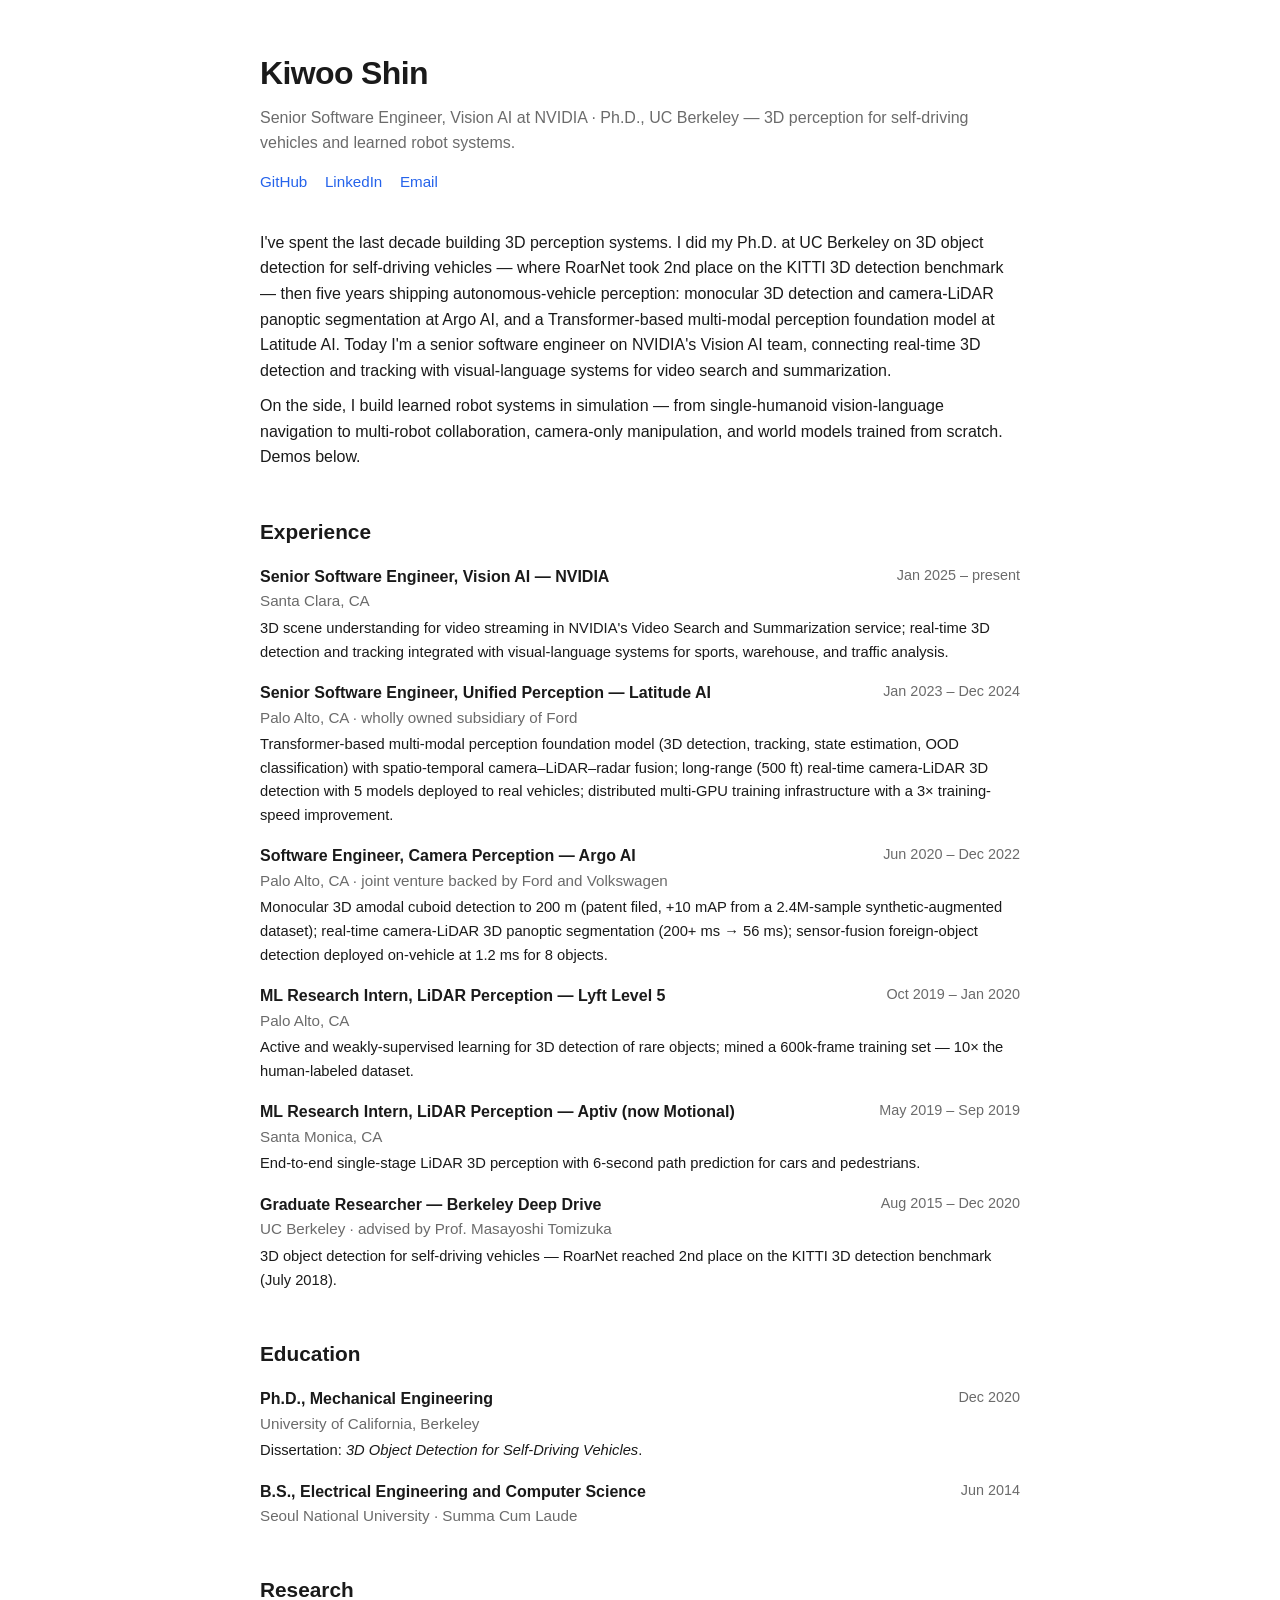
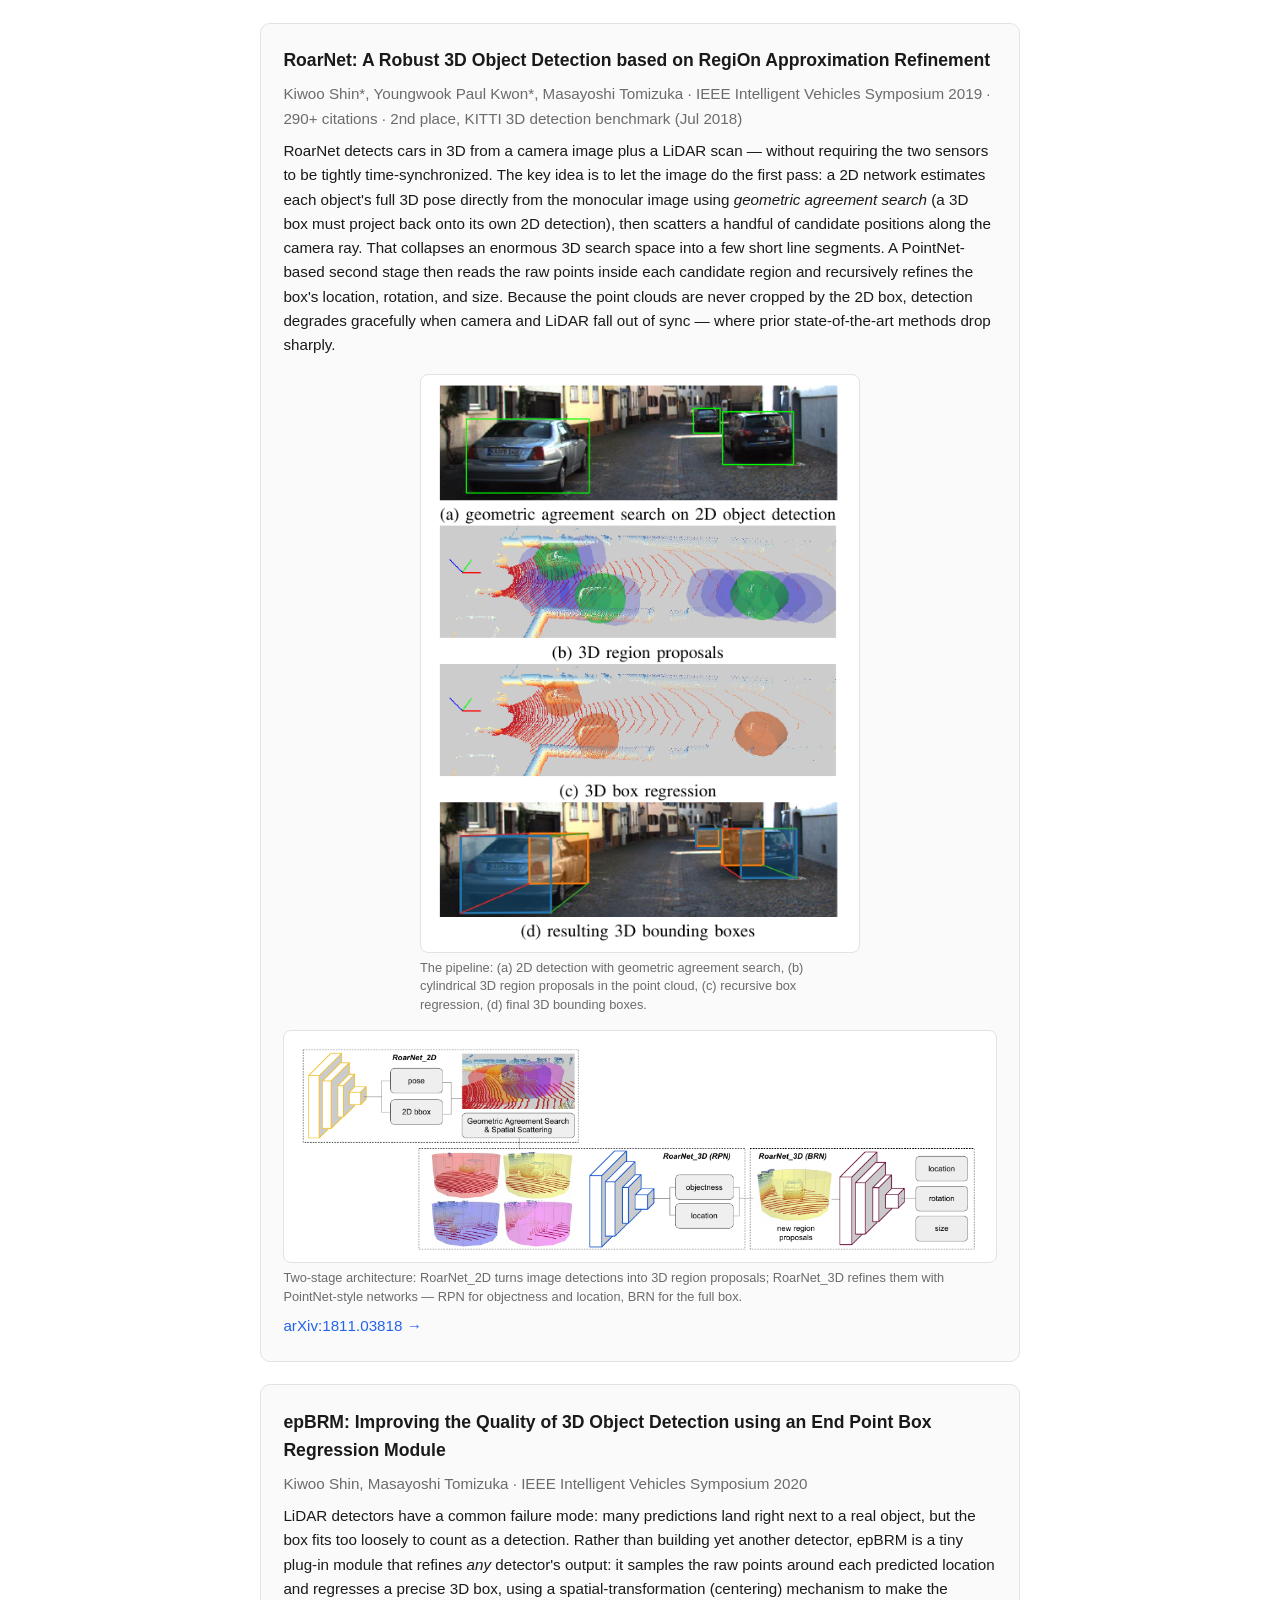
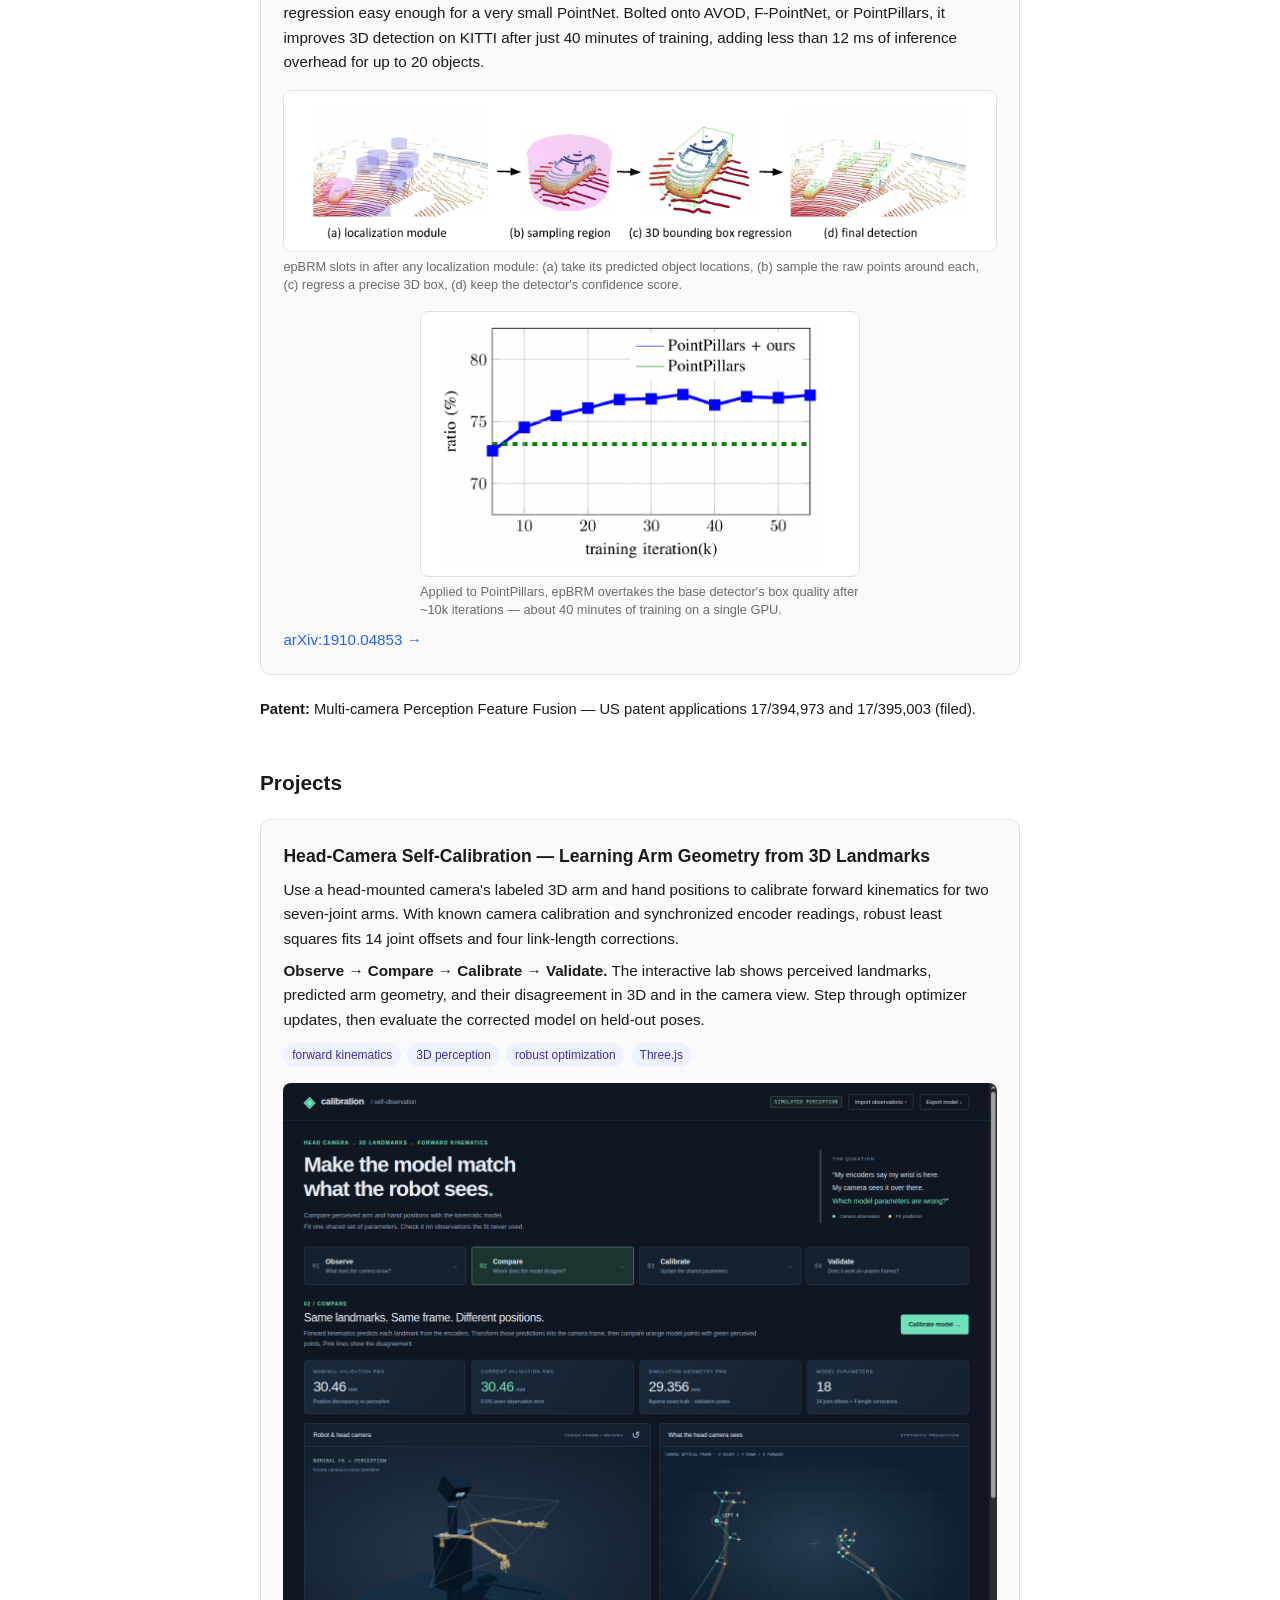
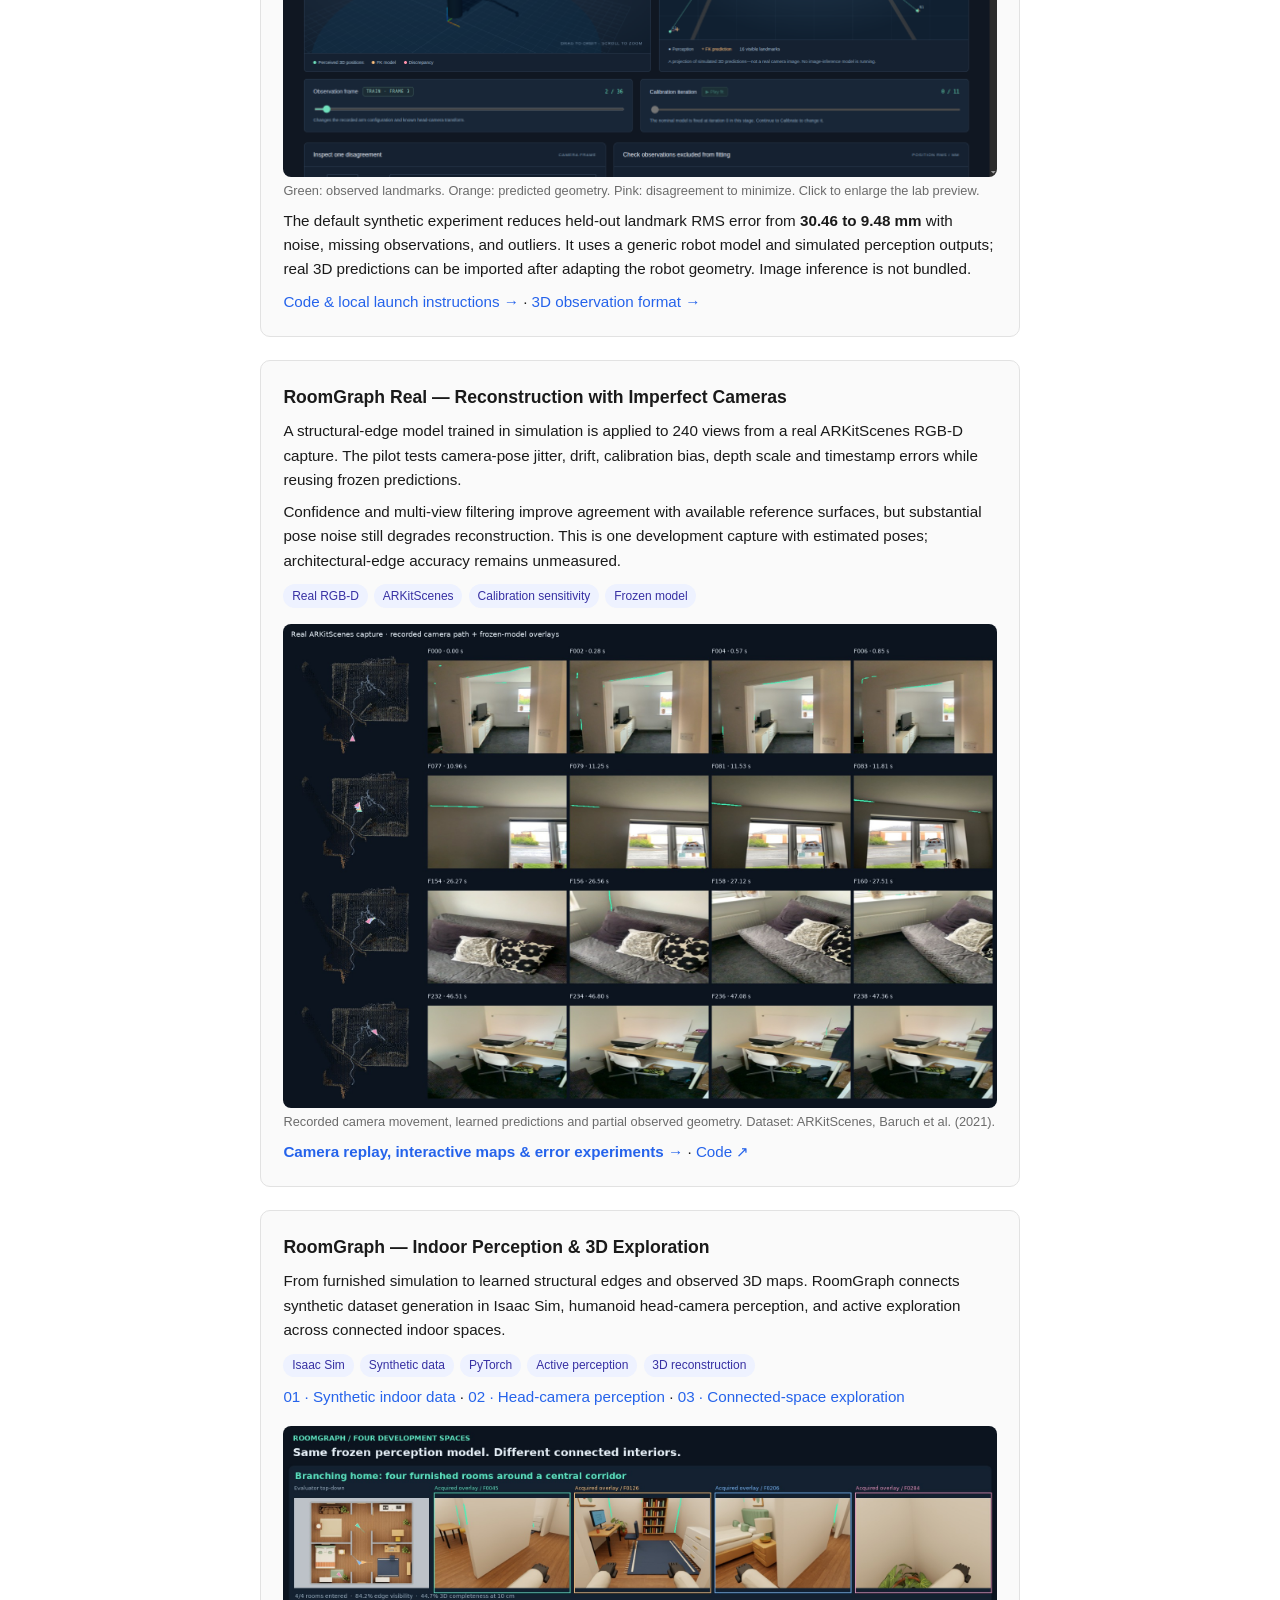
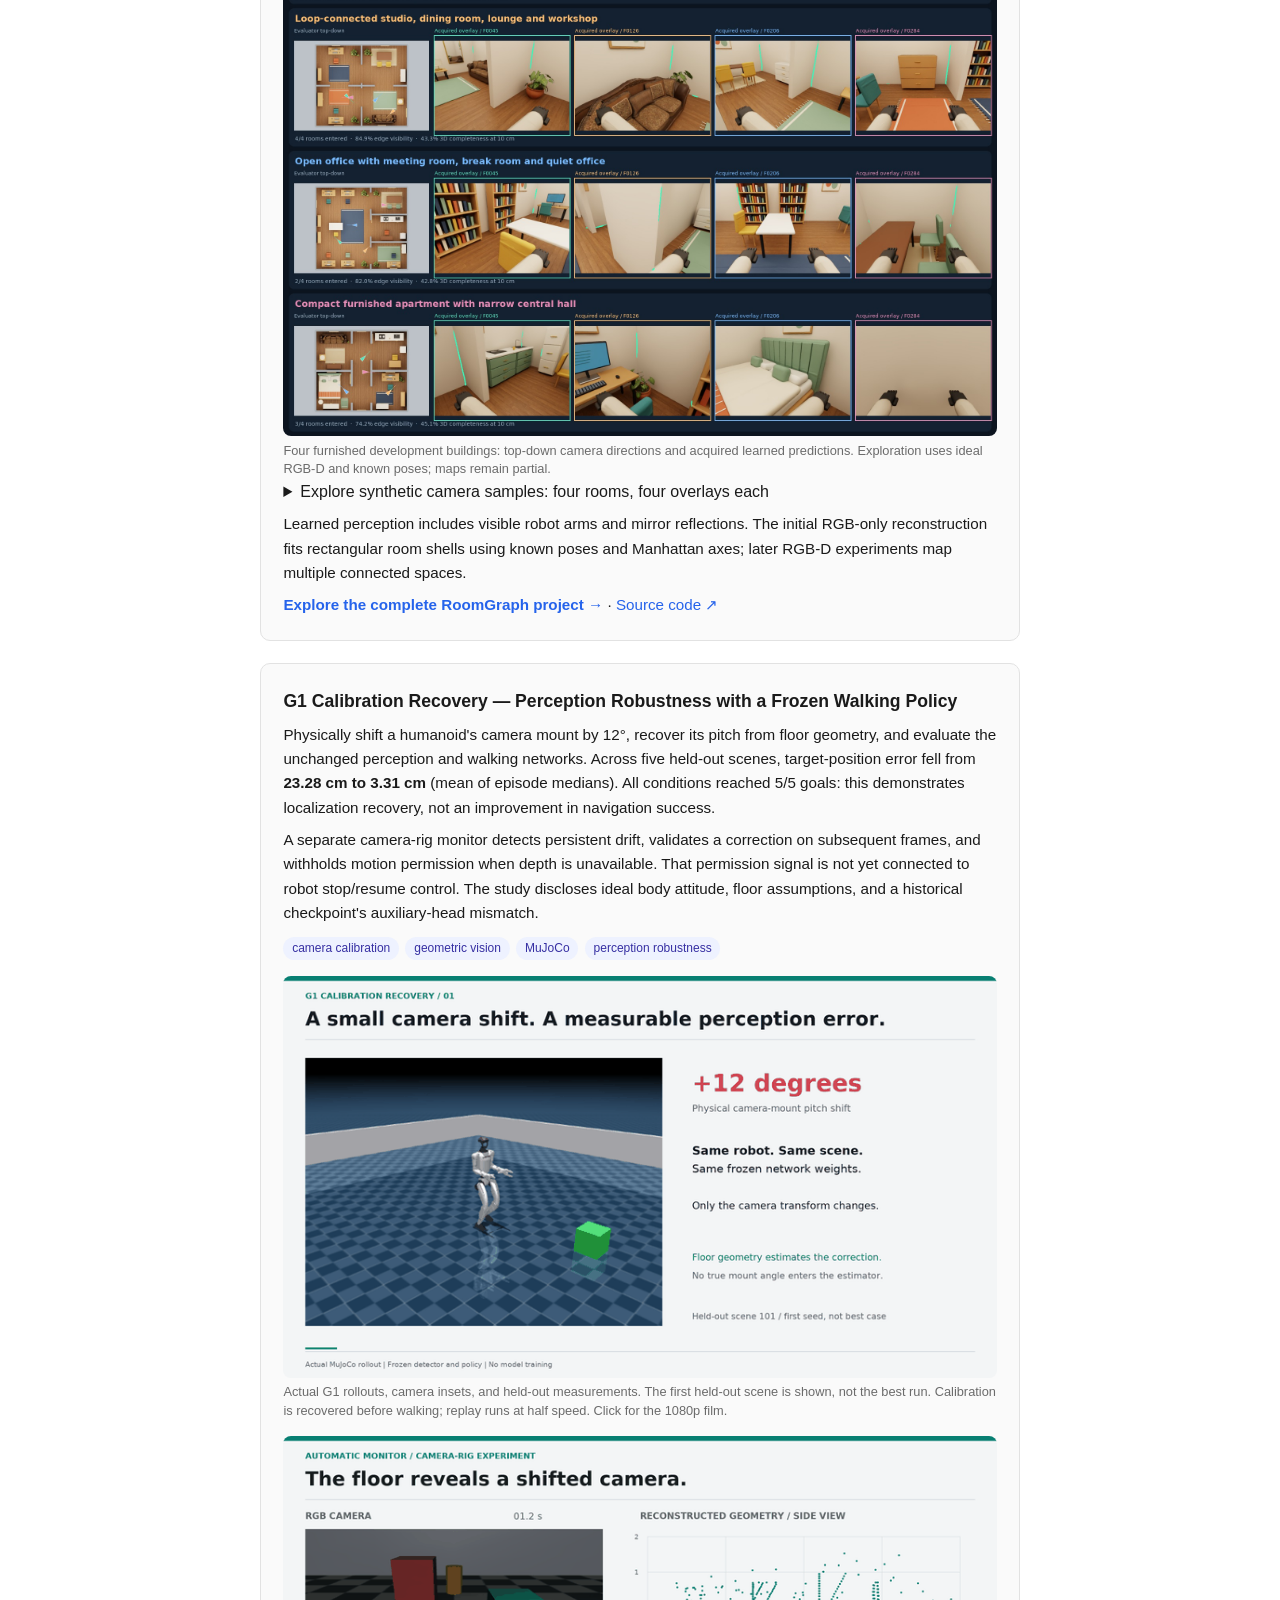
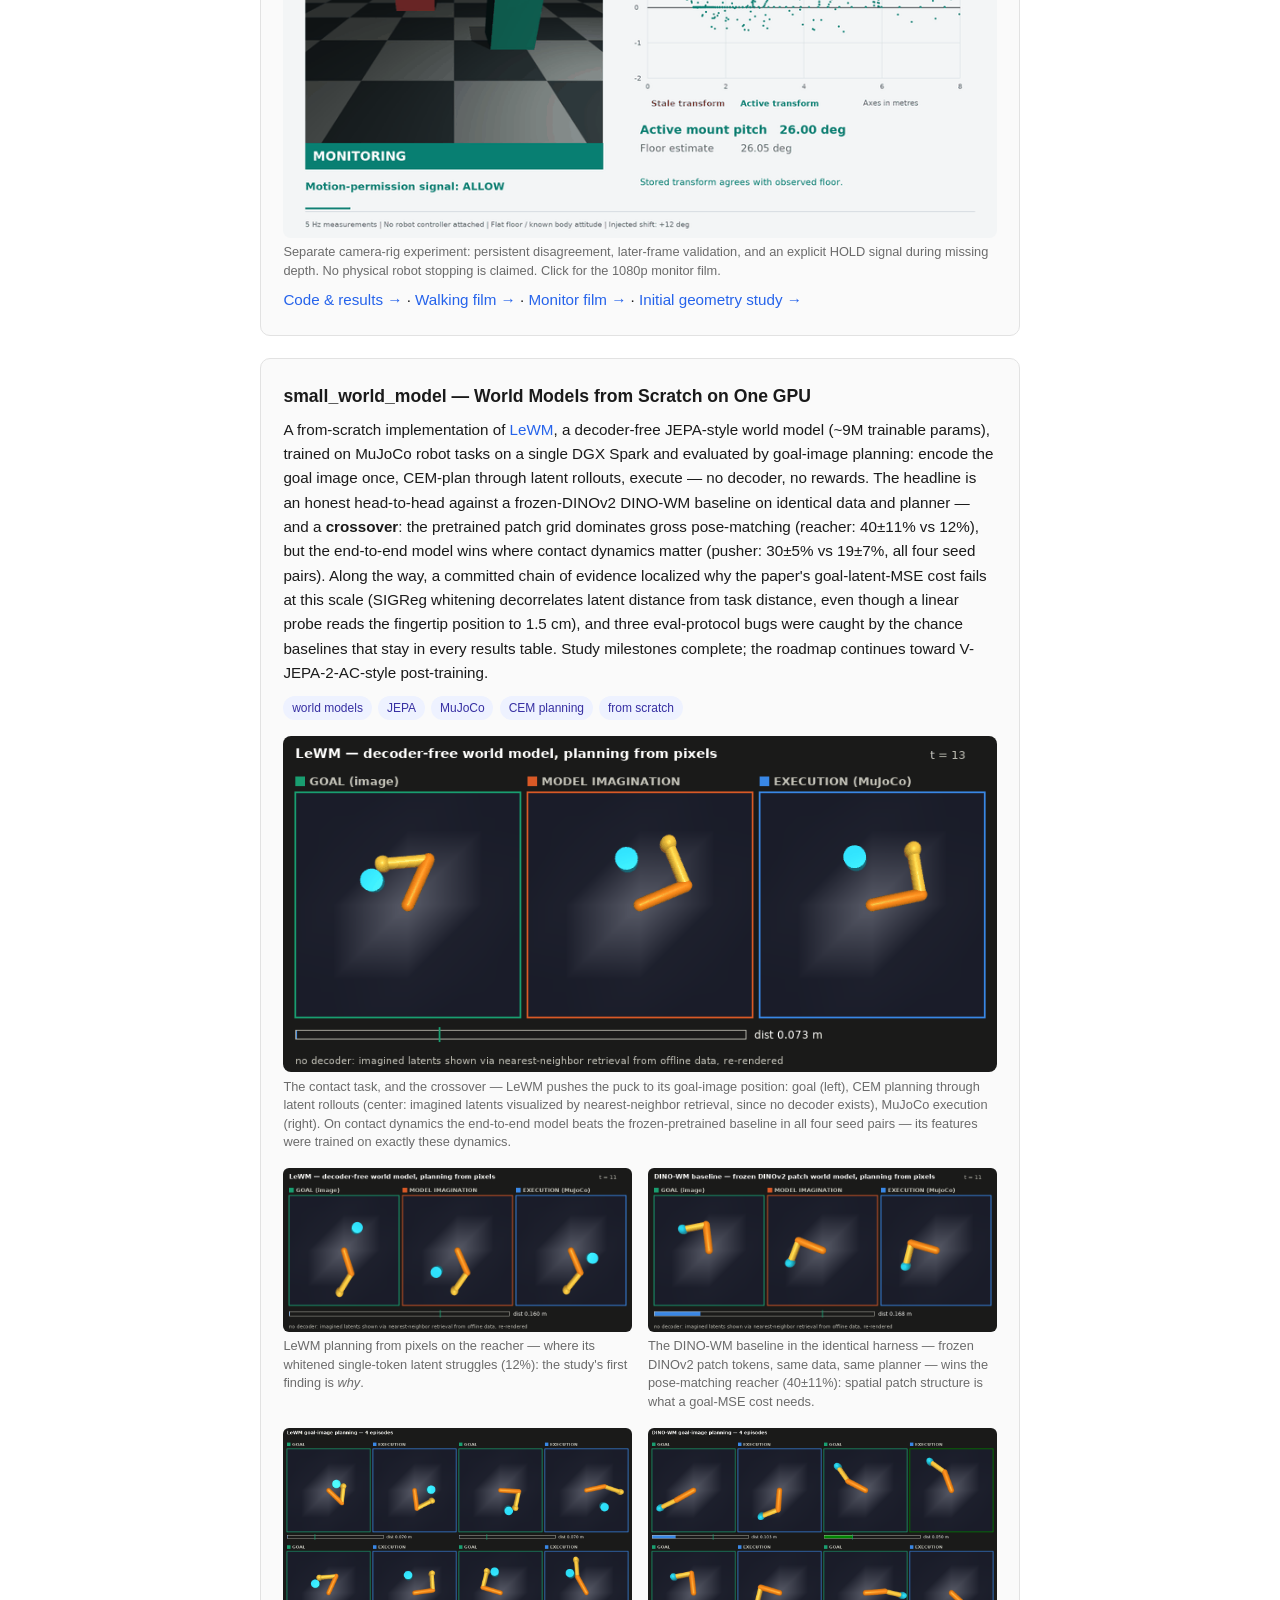
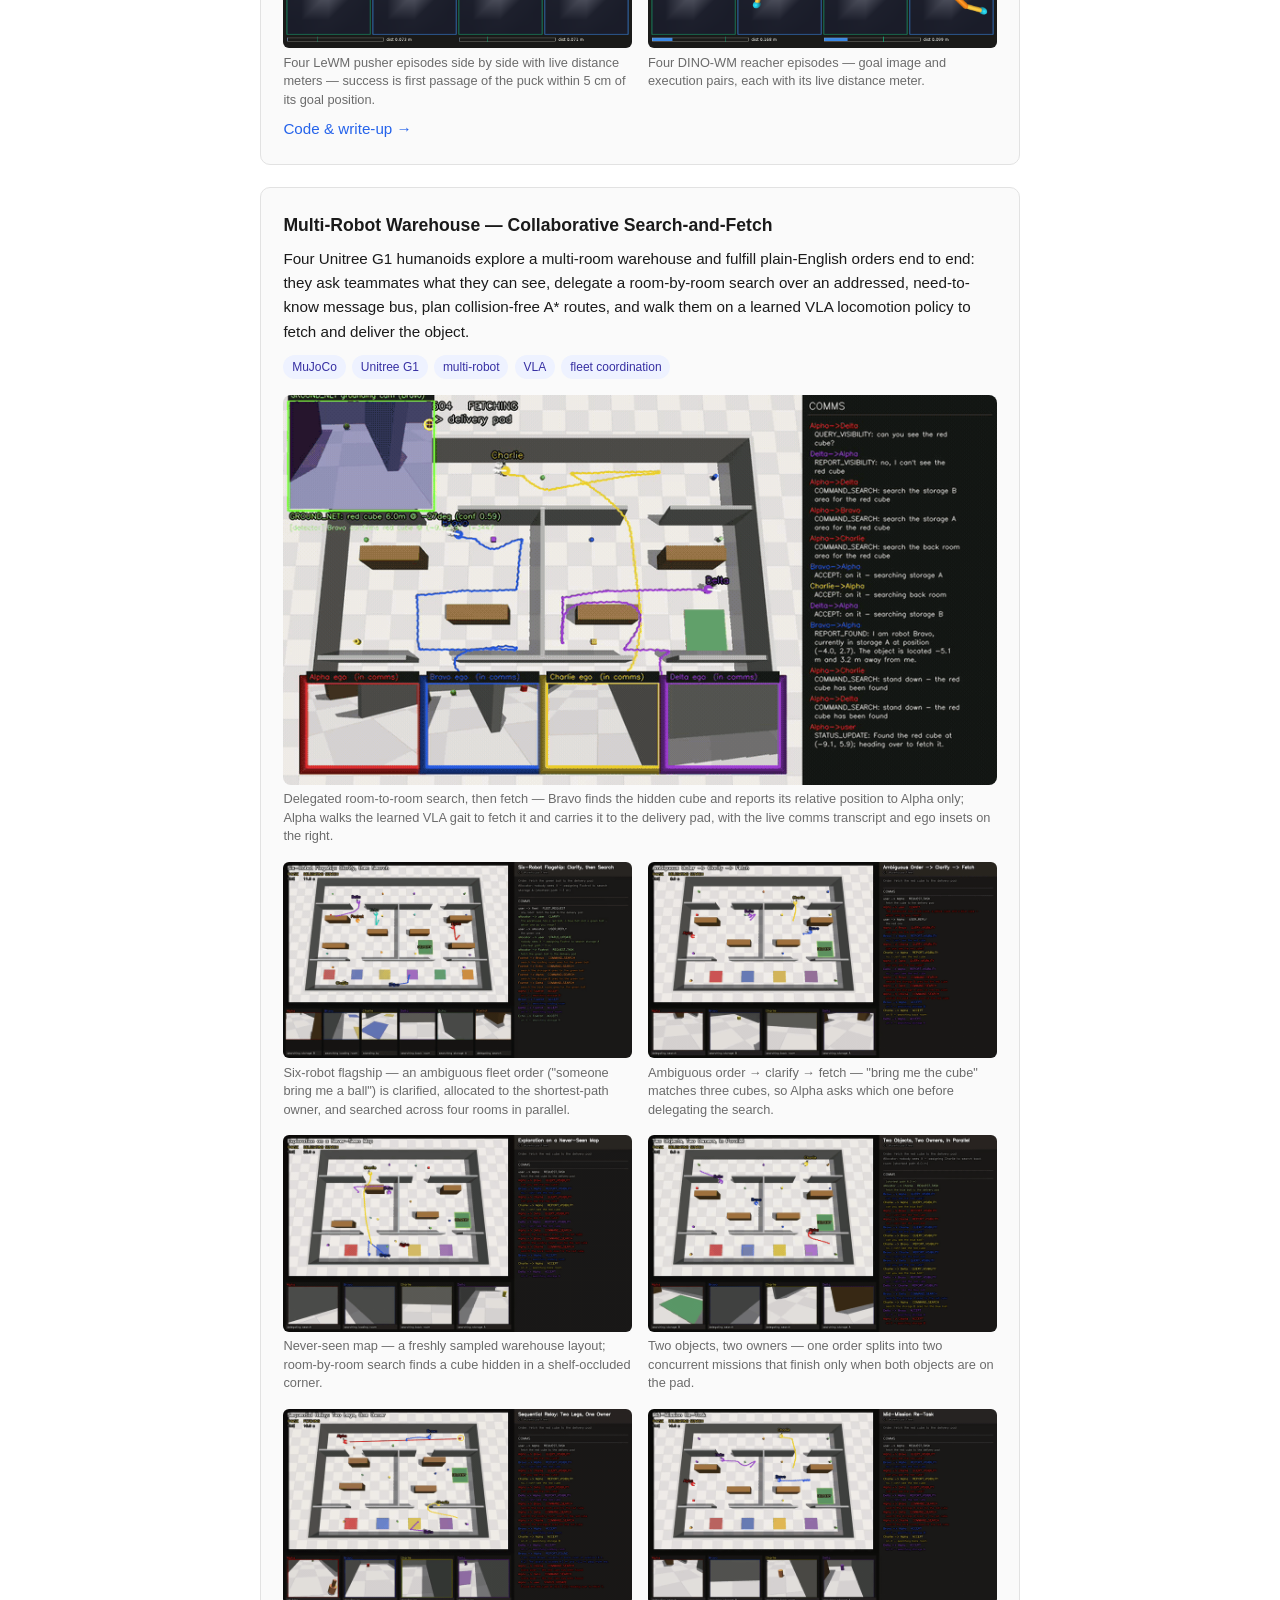
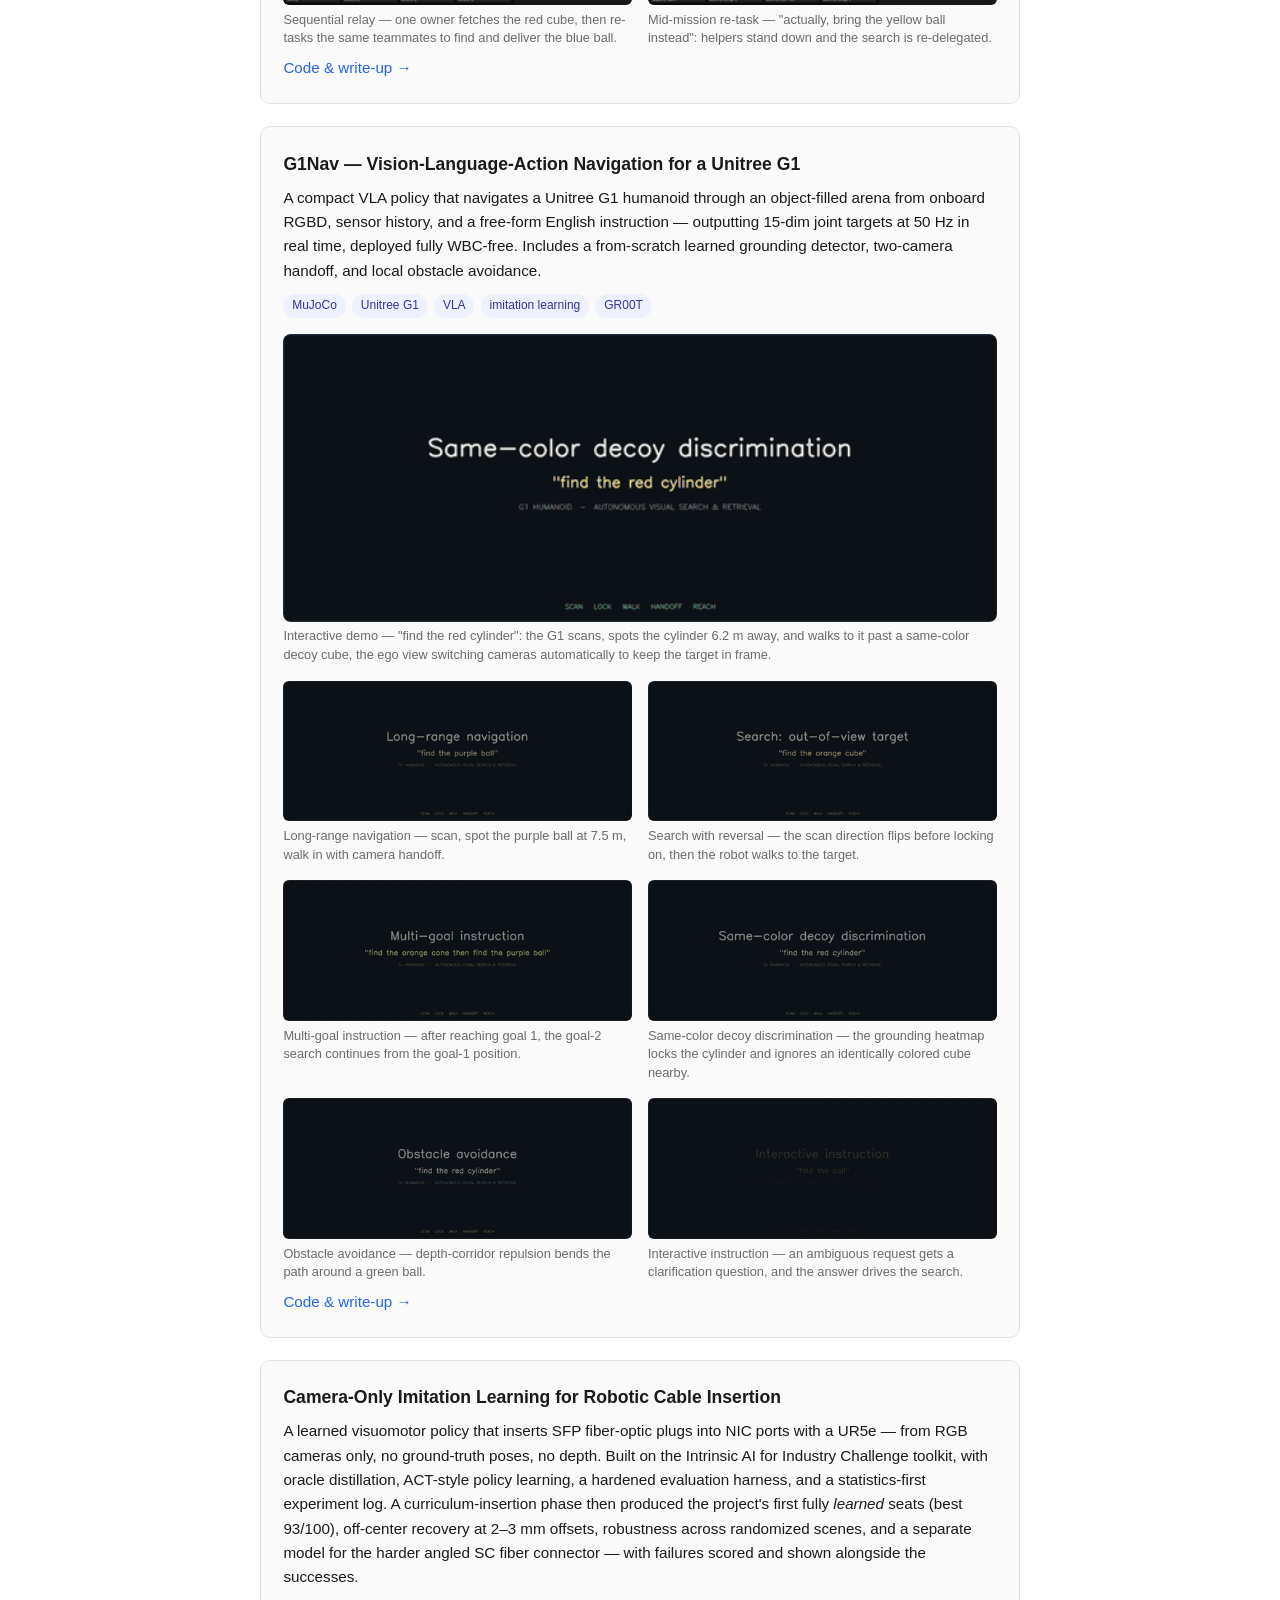
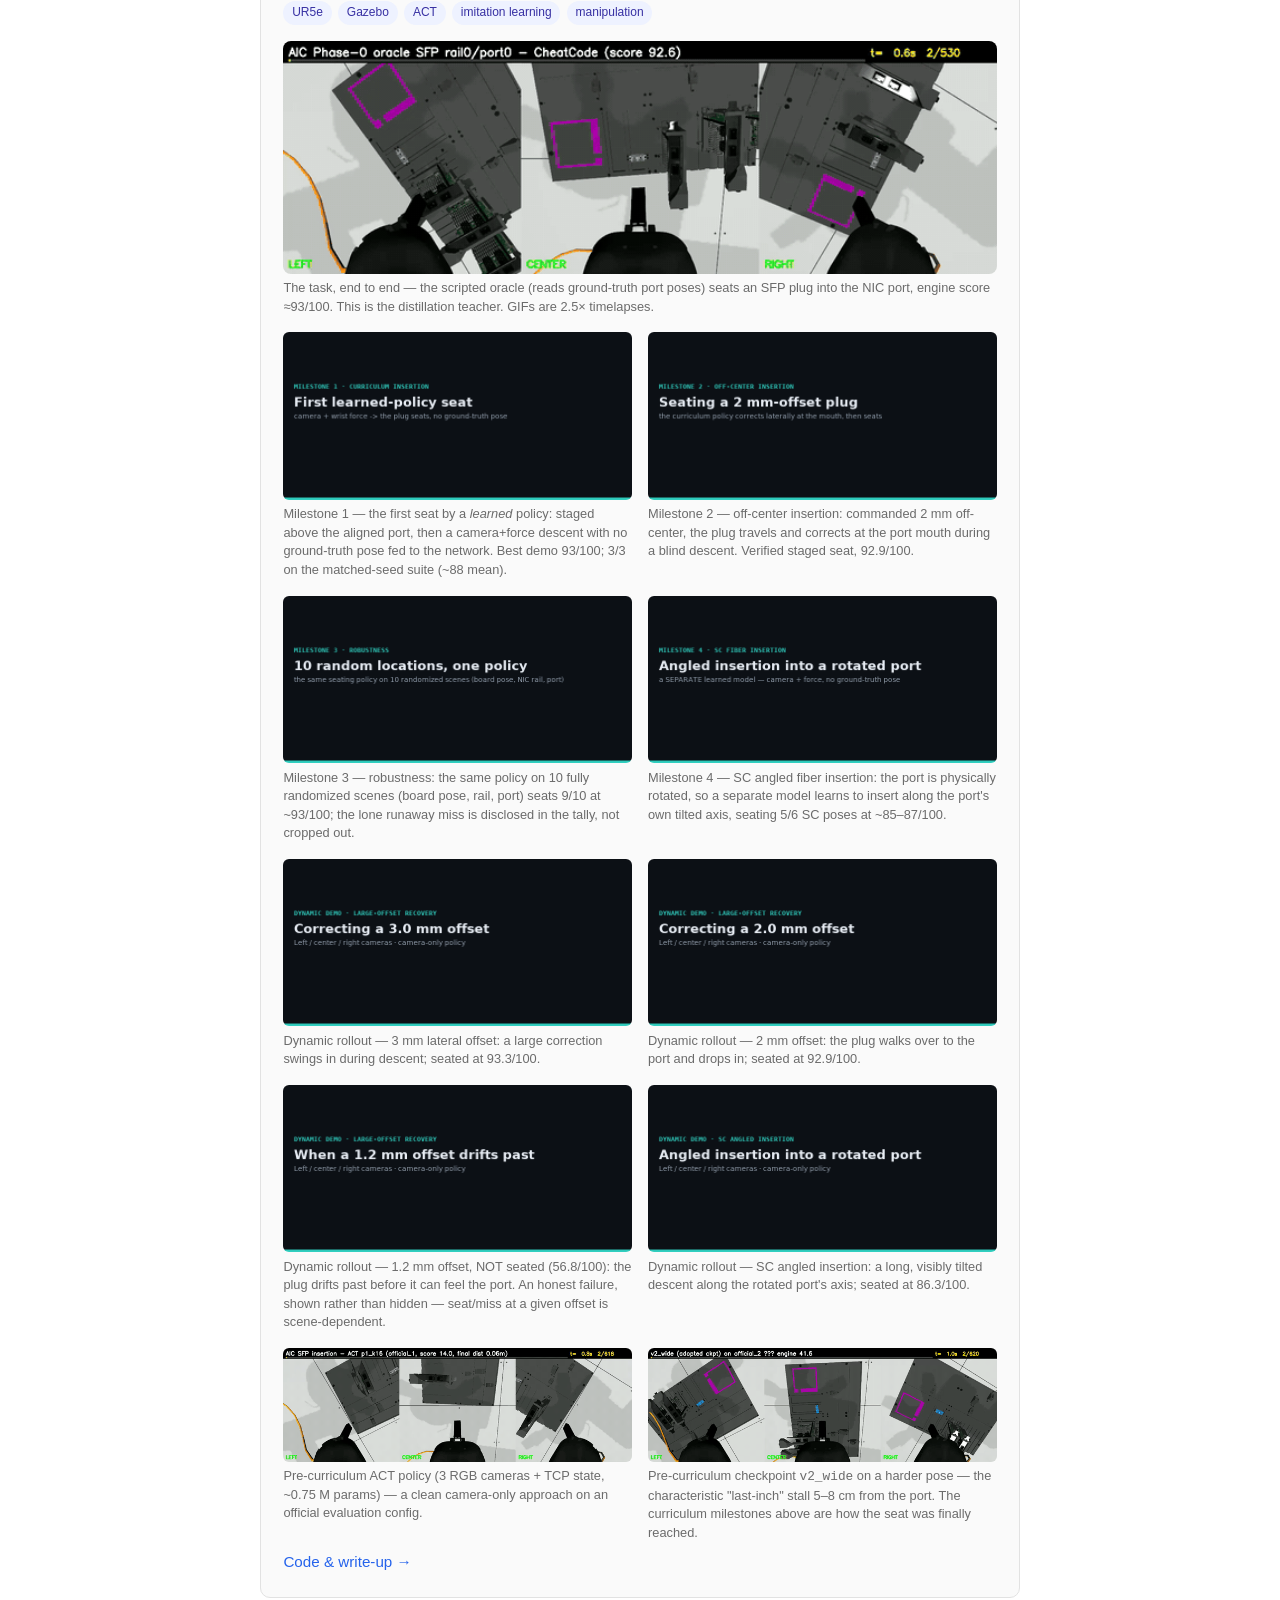
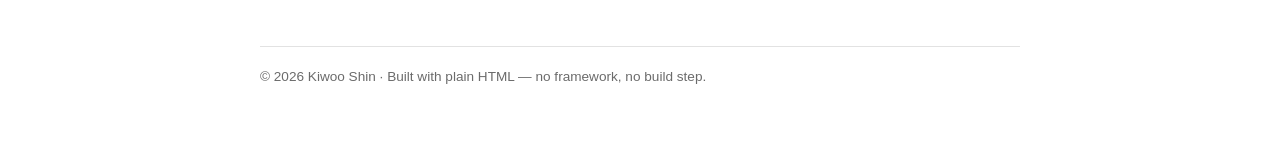
==== commit d27353b5: "Feature head-camera kinematics calibration lab on homepage" ====
--- a/index.html
+++ b/index.html
@@ -344,6 +344,38 @@
   <section id="projects">
     <h2>Projects</h2>
 
+    <article class="project" id="head-camera-calibration">
+      <h3><a href="https://github.com/KiwooShin/calibration_lab">Head-Camera Self-Calibration — Learning Arm Geometry from 3D Landmarks</a></h3>
+      <p>Use a head-mounted camera's labeled 3D arm and hand positions to
+      calibrate forward kinematics for two seven-joint arms. With known camera
+      calibration and synchronized encoder readings, robust least squares fits
+      14 joint offsets and four link-length corrections.</p>
+      <p><strong>Observe → Compare → Calibrate → Validate.</strong> The interactive
+      lab shows perceived landmarks, predicted arm geometry, and their disagreement
+      in 3D and in the camera view. Step through optimizer updates, then evaluate
+      the corrected model on held-out poses.</p>
+      <div class="tags">
+        <span>forward kinematics</span><span>3D perception</span>
+        <span>robust optimization</span><span>Three.js</span>
+      </div>
+      <figure class="featured">
+        <a href="media/head-camera-calibration/preview.png">
+          <img src="media/head-camera-calibration/preview.png" width="1440" height="1400"
+               loading="lazy"
+               alt="Calibration lab comparing green perceived arm landmarks with orange forward-kinematics predictions, with pink residuals in robot and camera views">
+        </a>
+        <figcaption>Green: observed landmarks. Orange: predicted geometry.
+        Pink: disagreement to minimize. Click to enlarge the lab preview.</figcaption>
+      </figure>
+      <p>The default synthetic experiment reduces held-out landmark RMS error
+      from <strong>30.46 to 9.48 mm</strong> with noise, missing observations, and
+      outliers. It uses a generic robot model and simulated perception outputs;
+      real 3D predictions can be imported after adapting the robot geometry.
+      Image inference is not bundled.</p>
+      <p class="links"><a href="https://github.com/KiwooShin/calibration_lab">Code &amp; local launch instructions →</a>
+        · <a href="https://github.com/KiwooShin/calibration_lab/blob/main/docs/observations.md">3D observation format →</a></p>
+    </article>
+
     <article class="project" id="roomgraph-real">
       <h3><a href="roomgraph-real/">RoomGraph Real — Reconstruction with Imperfect Cameras</a></h3>
       <p>A structural-edge model trained in simulation is applied to 240 views from a real ARKitScenes RGB-D capture. The pilot tests camera-pose jitter, drift, calibration bias, depth scale and timestamp errors while reusing frozen predictions.</p>
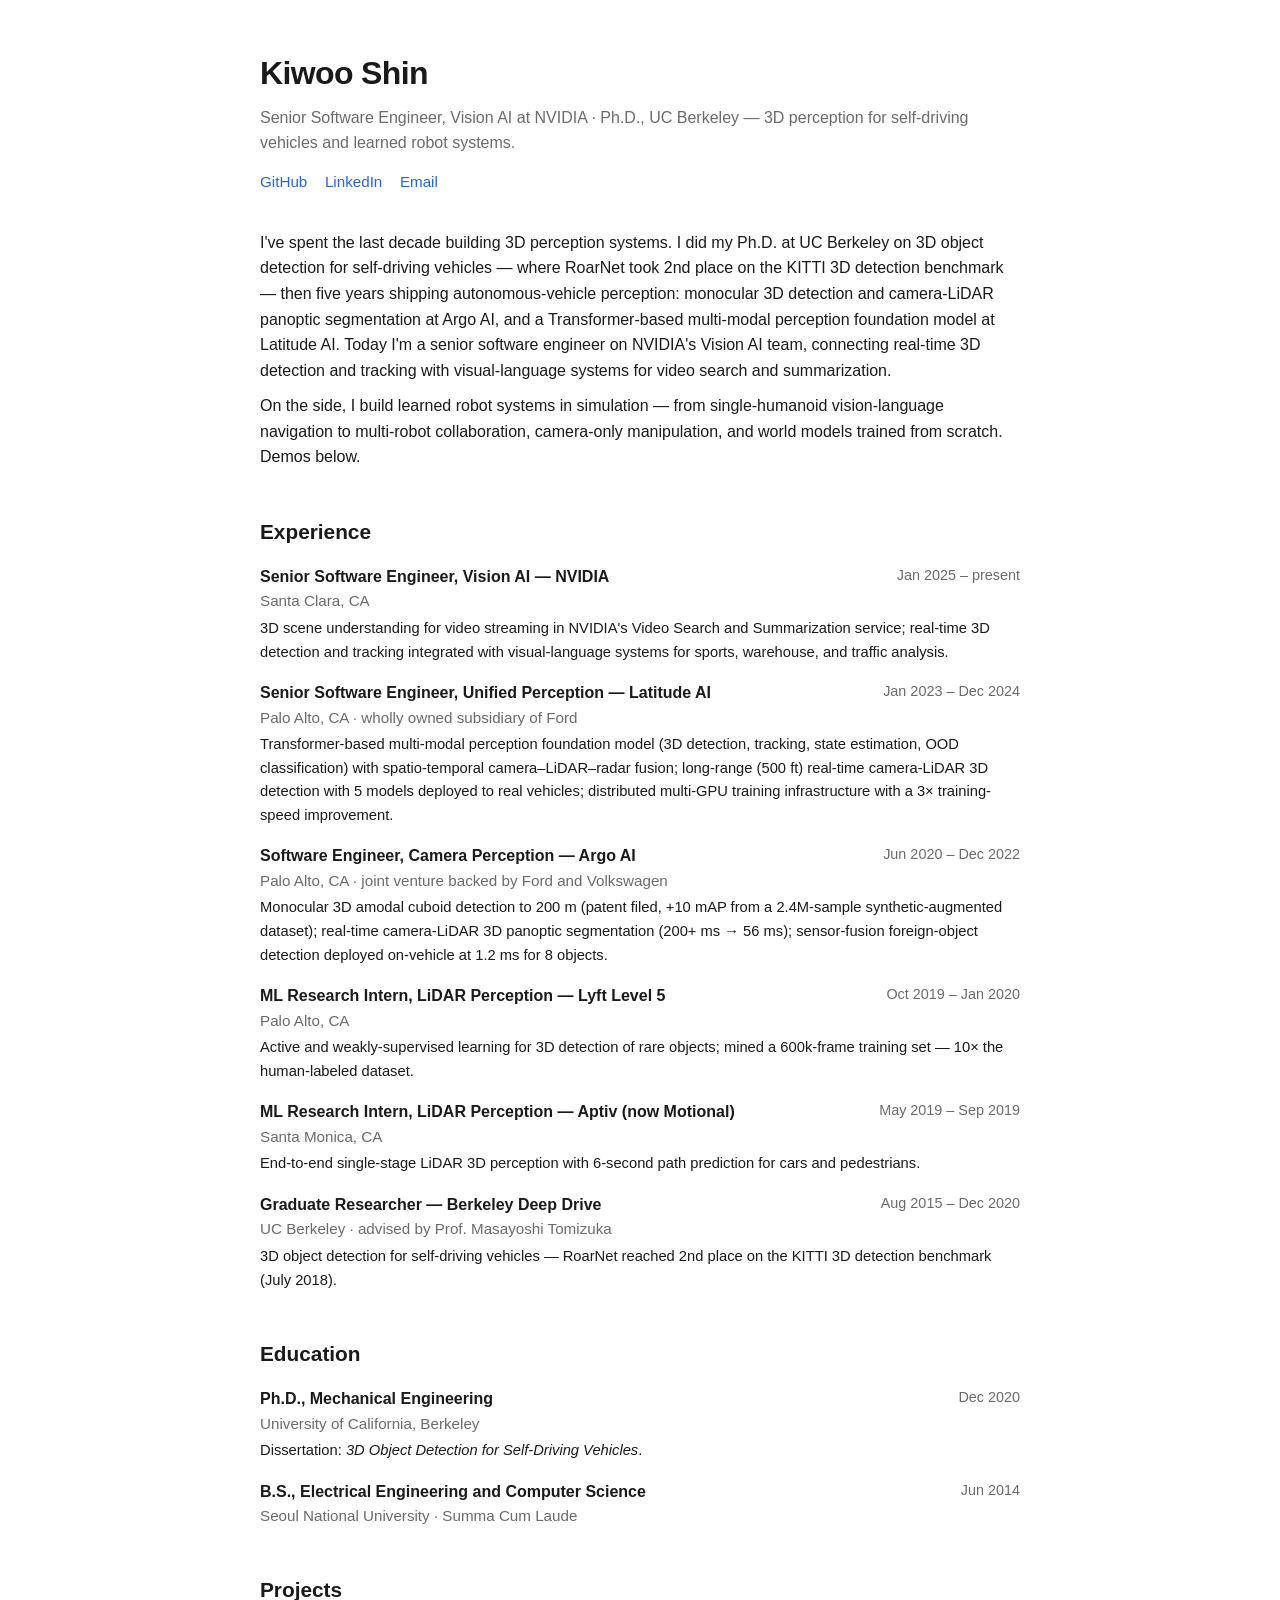
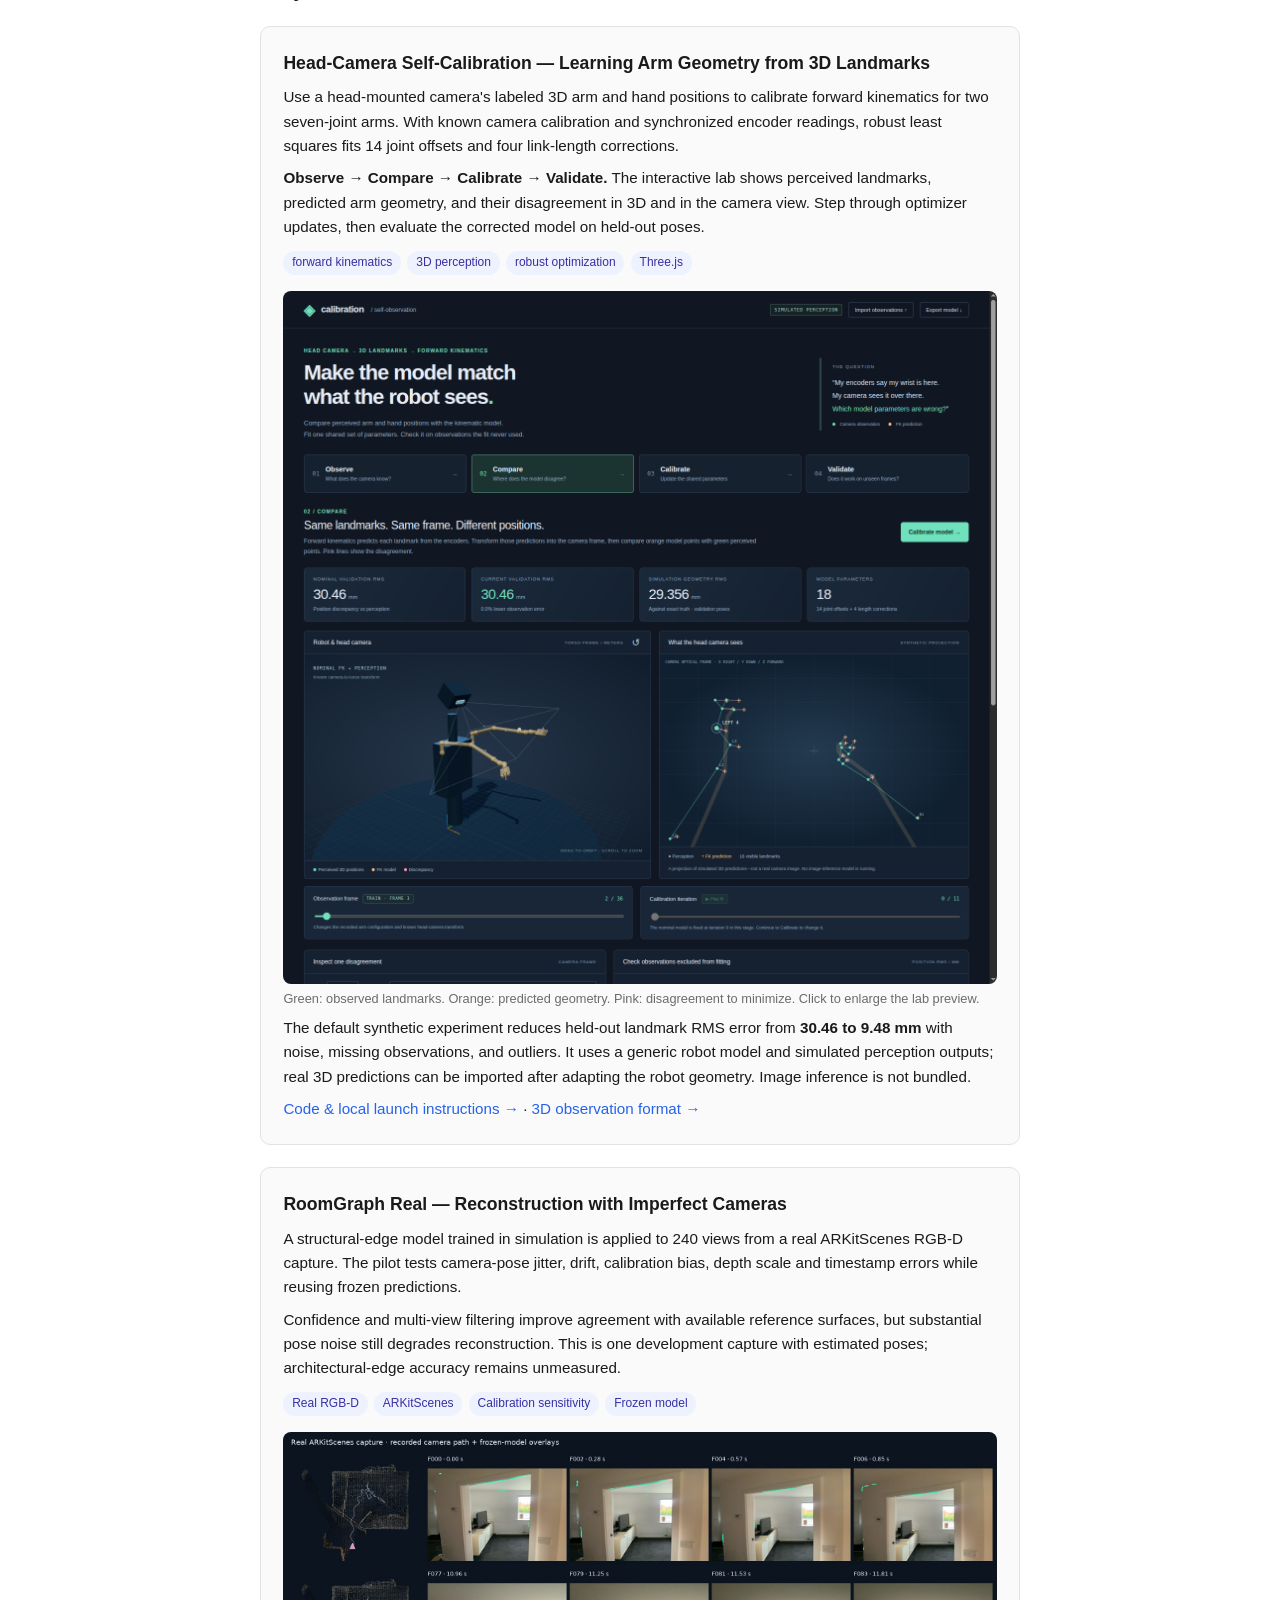
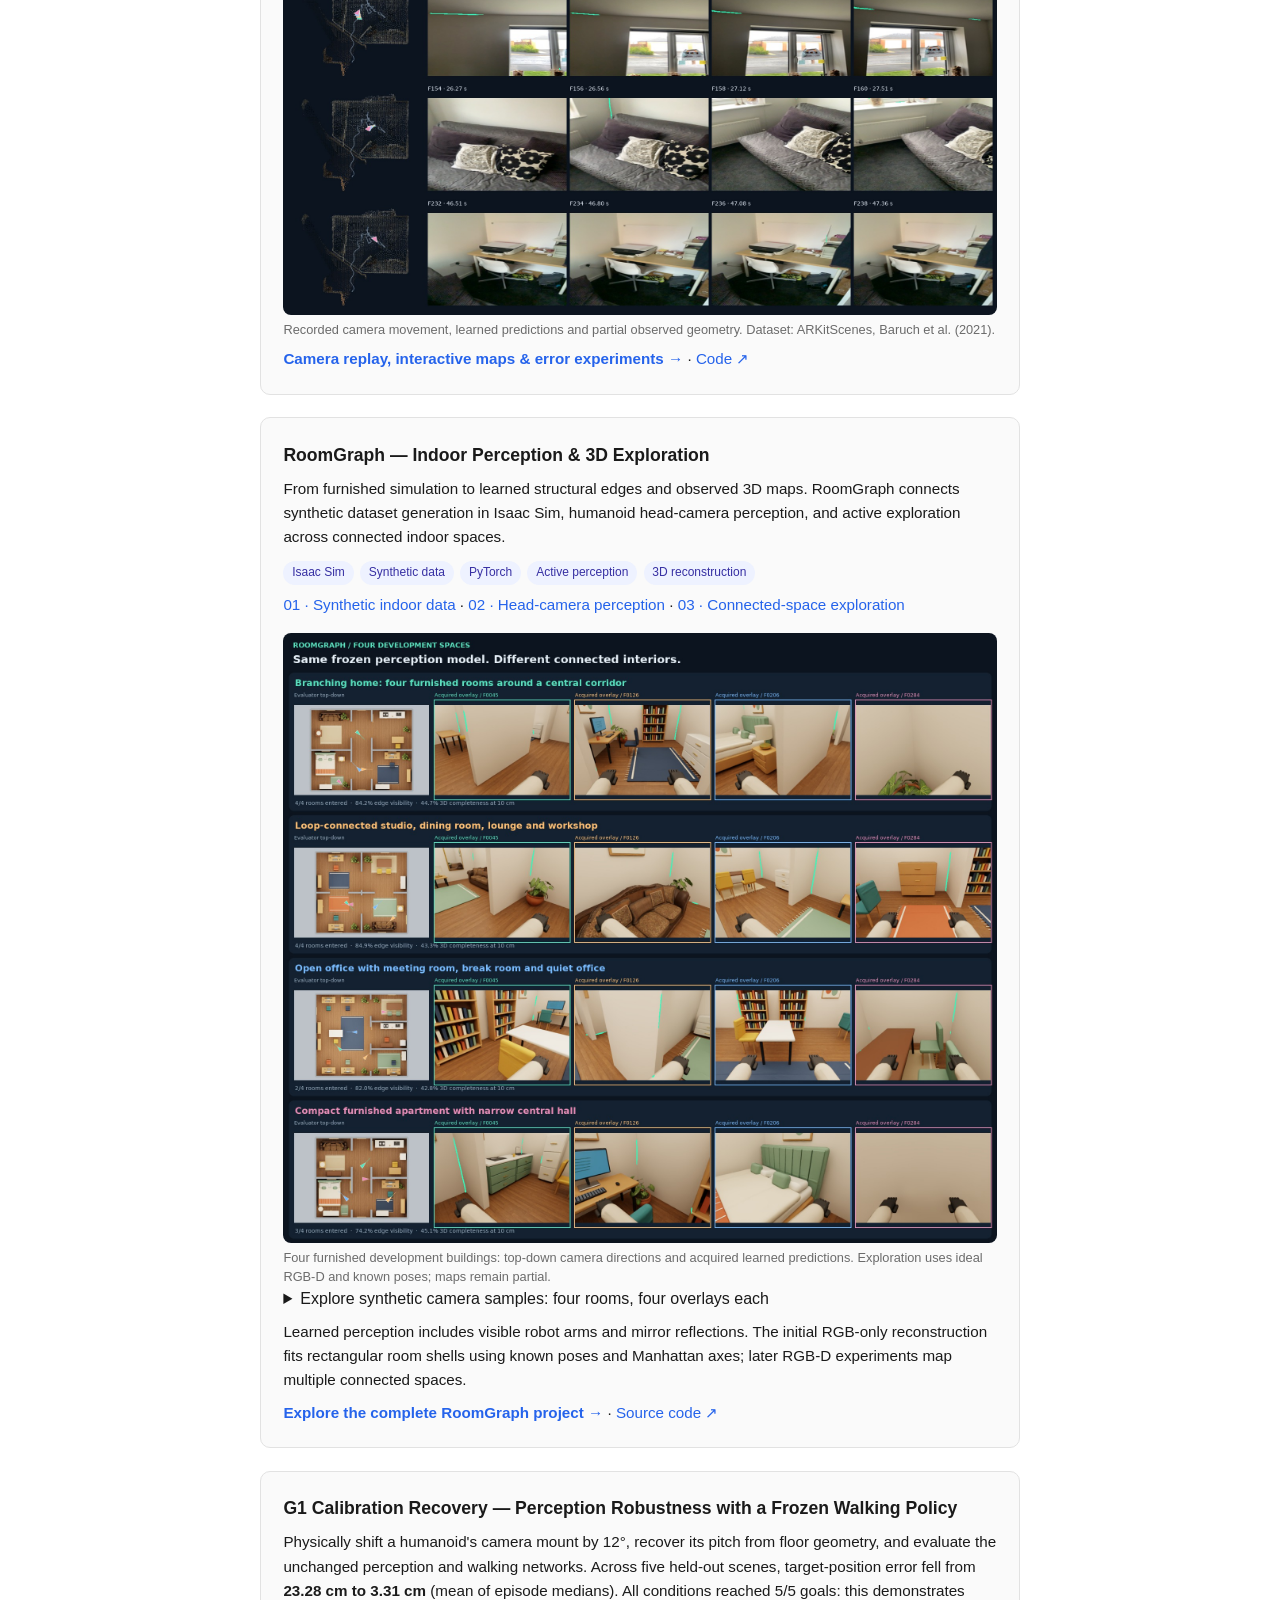
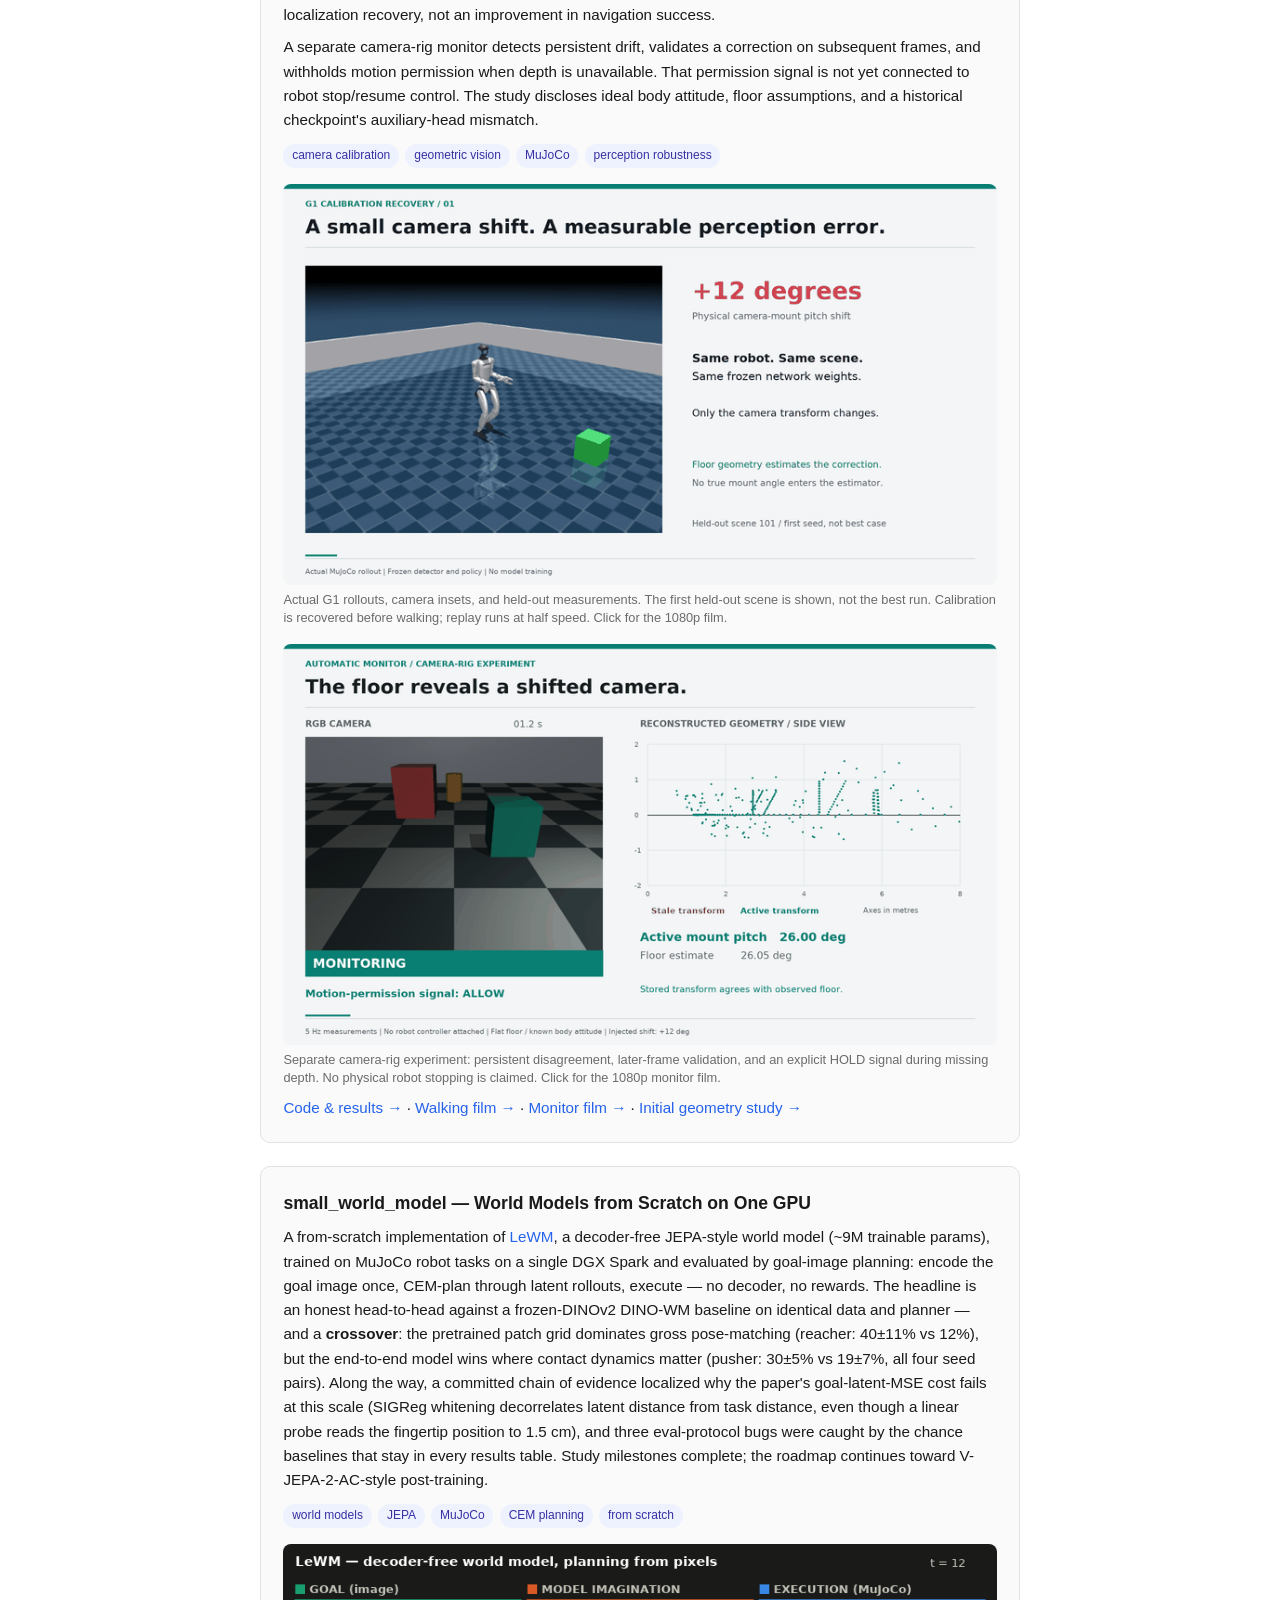
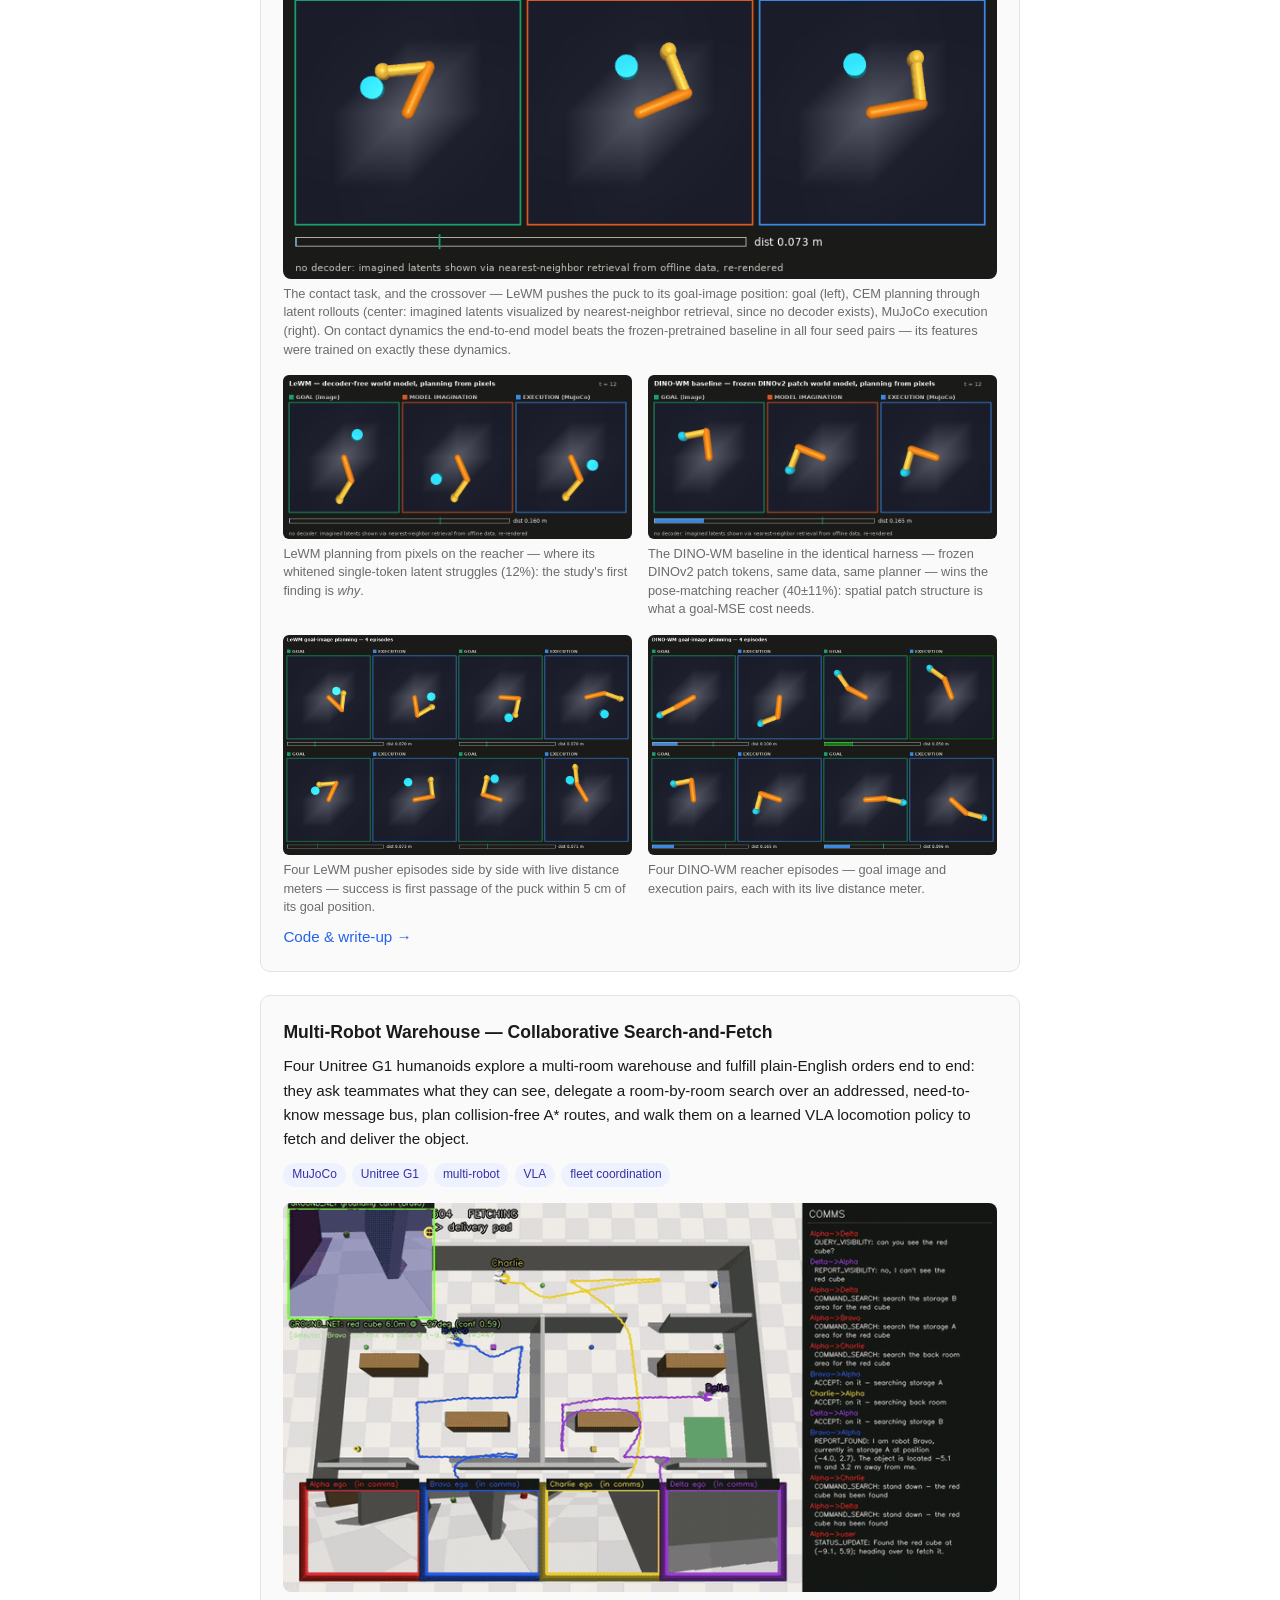
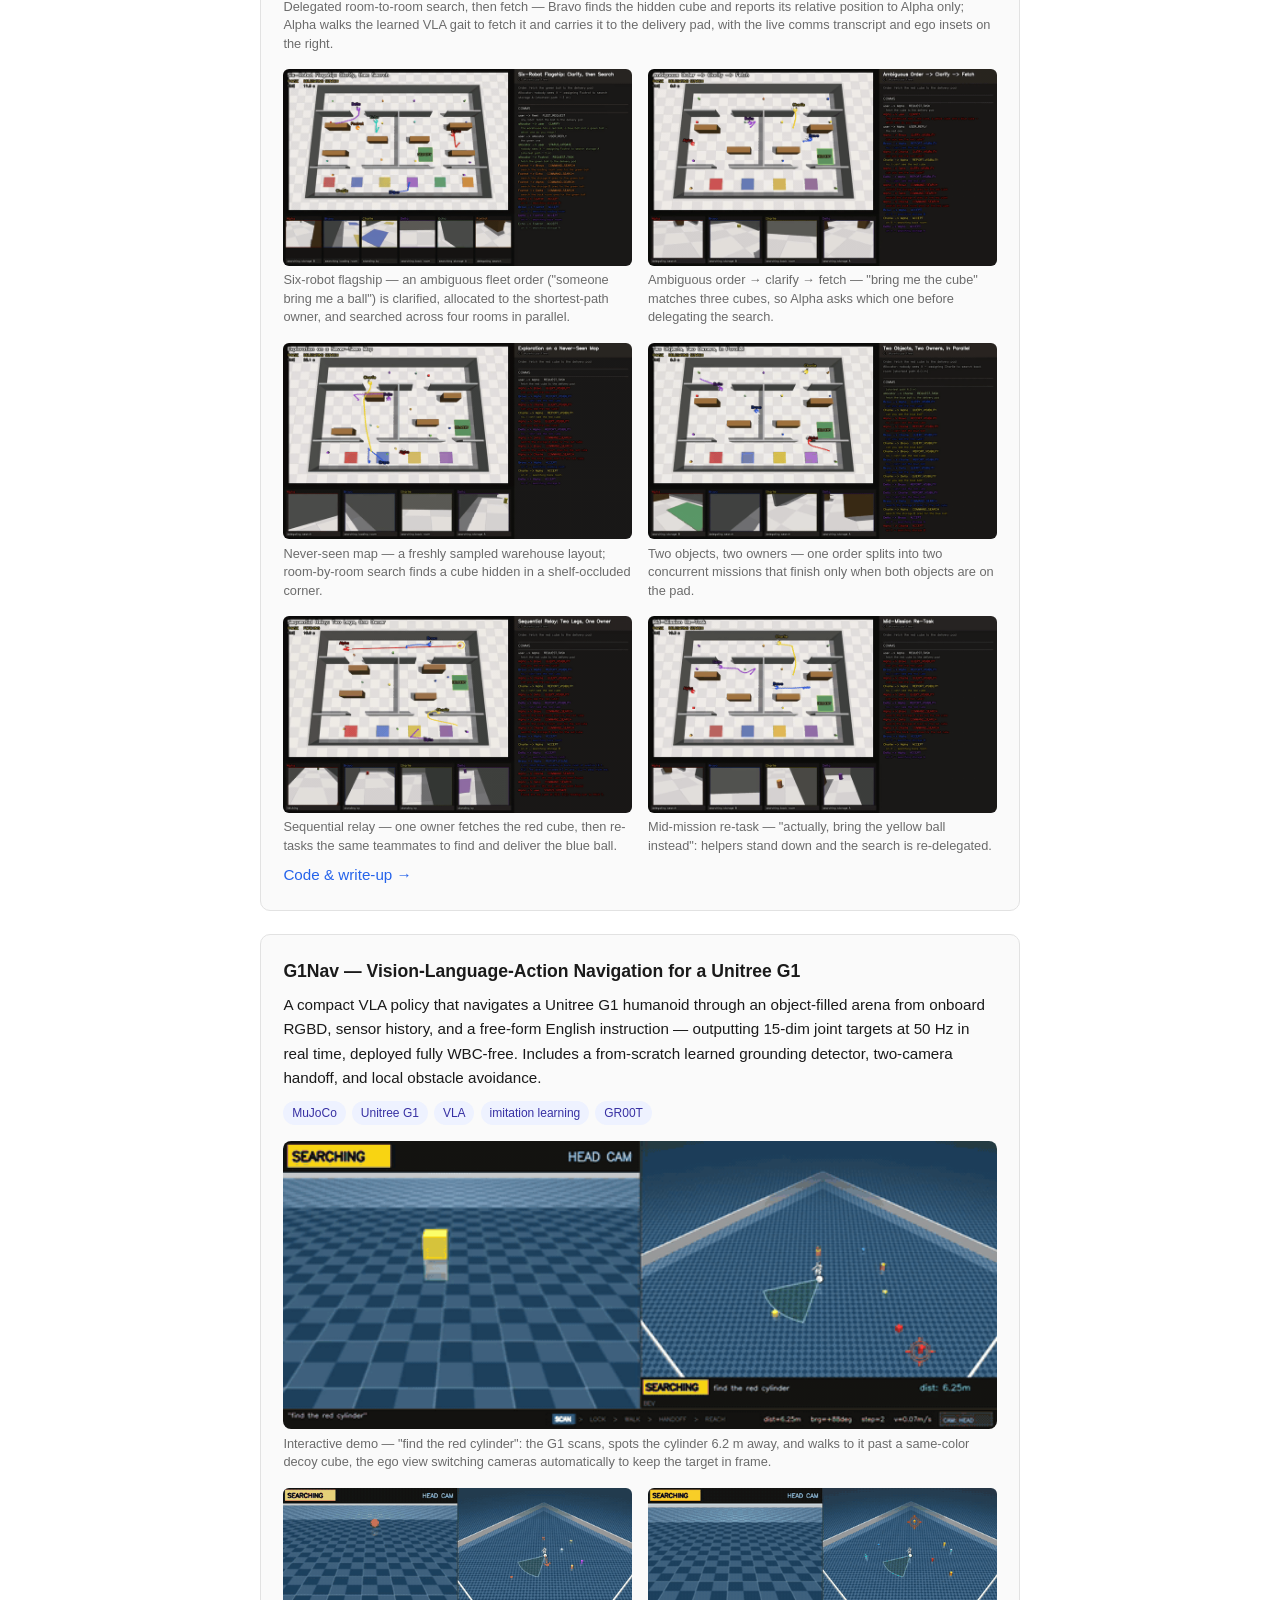
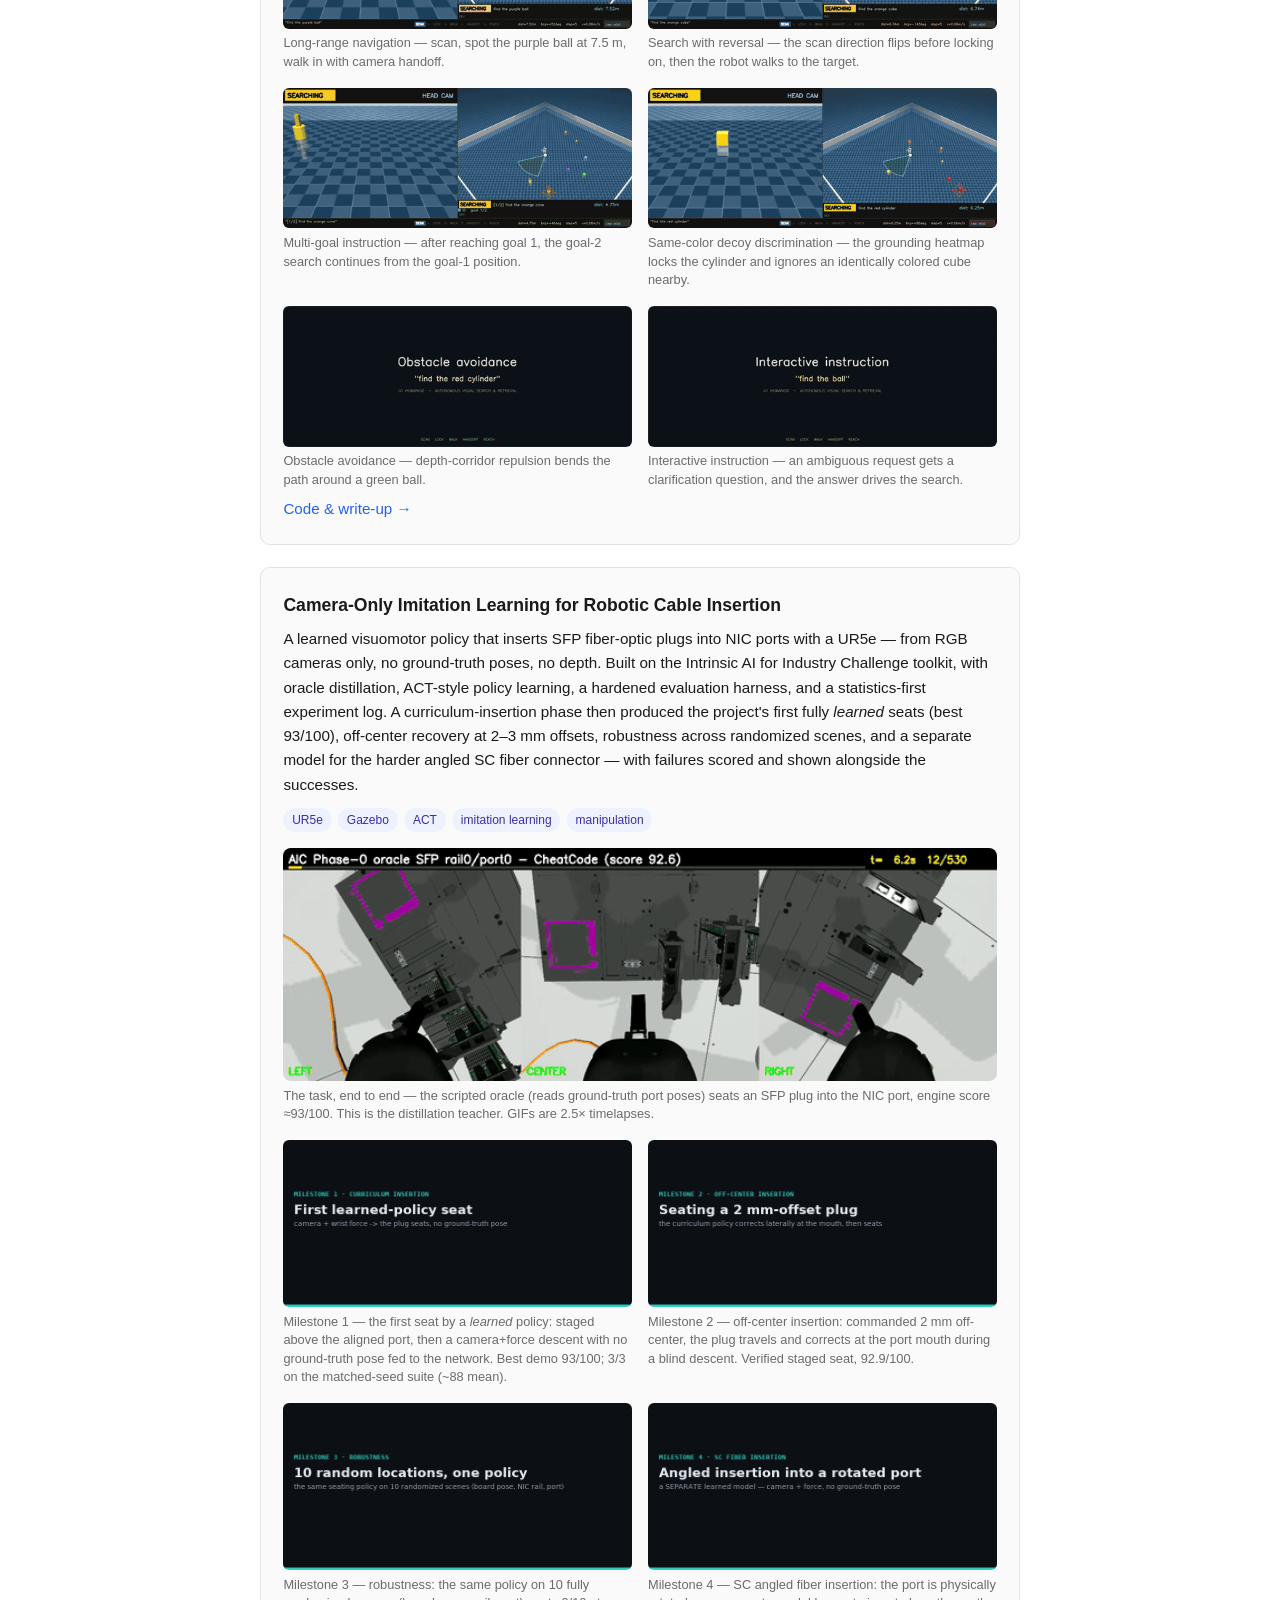
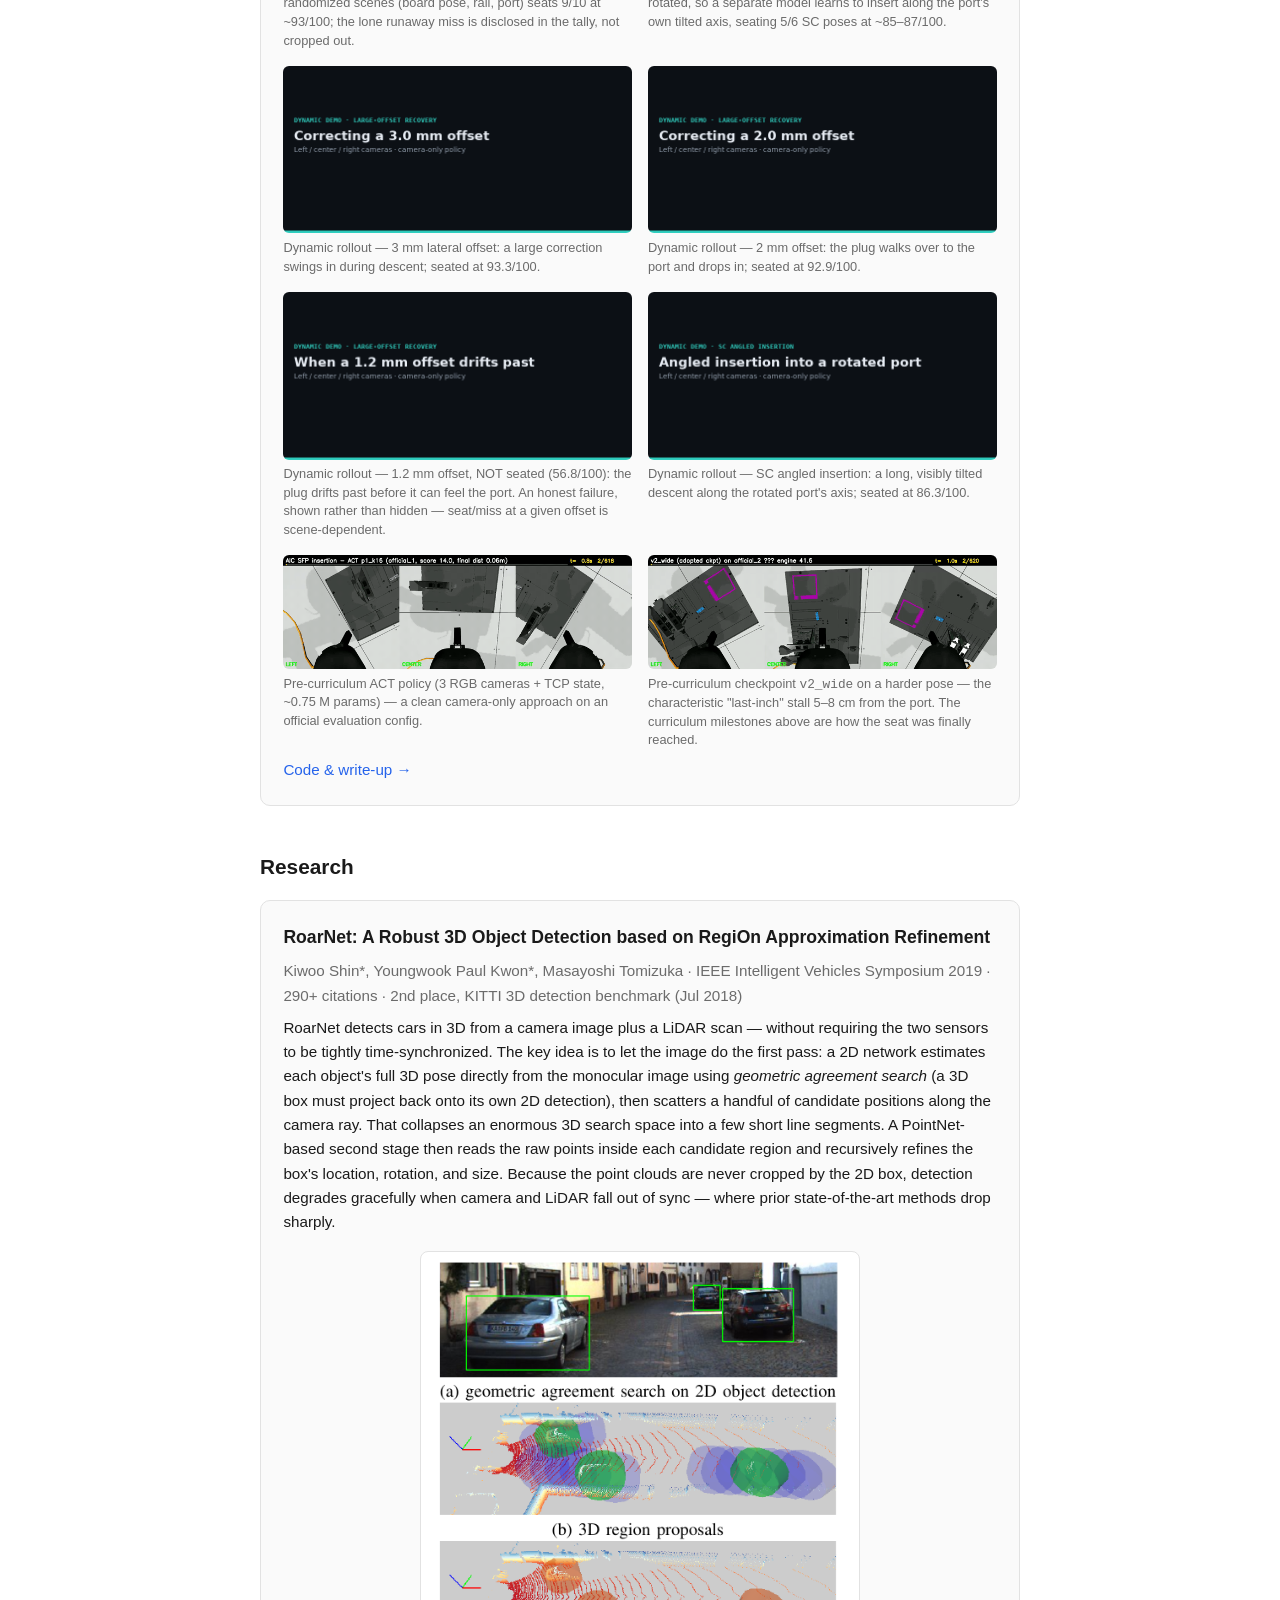
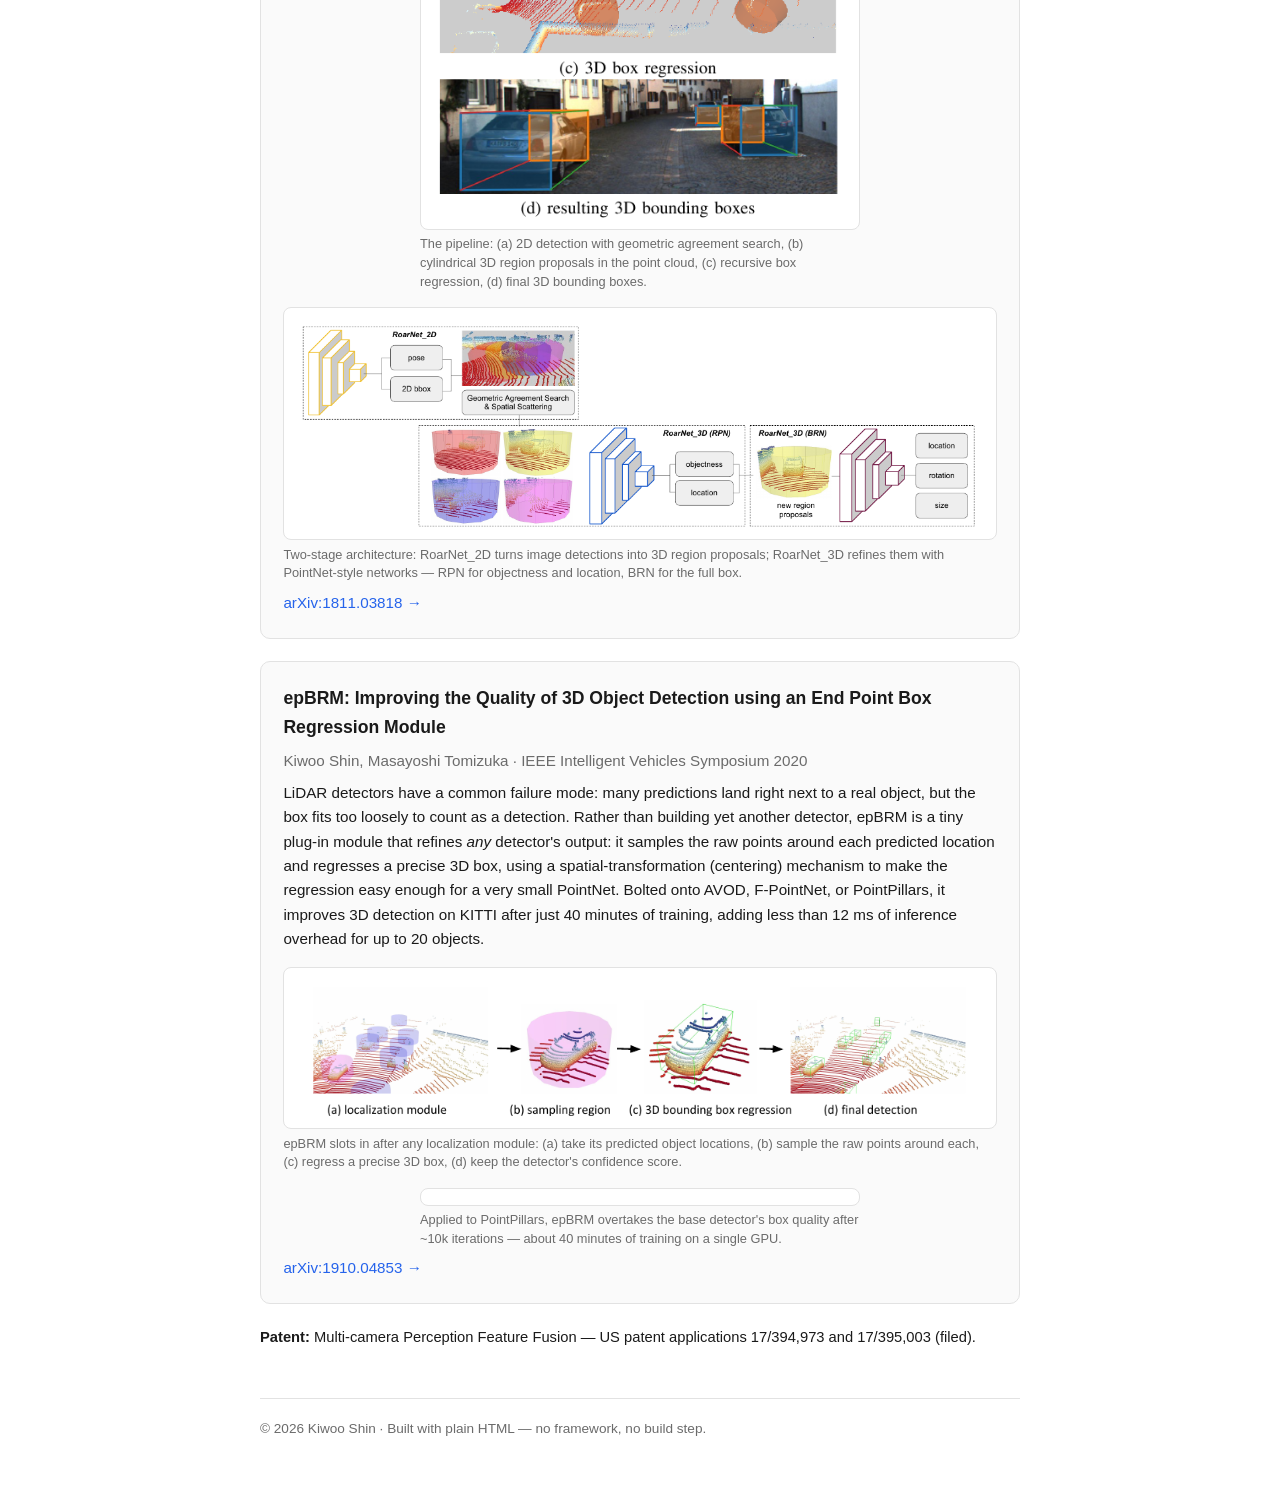
==== commit b8cd2211: "Show Projects before Research on homepage" ====
--- a/index.html
+++ b/index.html
@@ -264,6 +264,384 @@
       </div>
       <div class="where">Seoul National University · Summa Cum Laude</div>
     </div>
+  </section>
+
+  <section id="projects">
+    <h2>Projects</h2>
+
+    <article class="project" id="head-camera-calibration">
+      <h3><a href="https://github.com/KiwooShin/calibration_lab">Head-Camera Self-Calibration — Learning Arm Geometry from 3D Landmarks</a></h3>
+      <p>Use a head-mounted camera's labeled 3D arm and hand positions to
+      calibrate forward kinematics for two seven-joint arms. With known camera
+      calibration and synchronized encoder readings, robust least squares fits
+      14 joint offsets and four link-length corrections.</p>
+      <p><strong>Observe → Compare → Calibrate → Validate.</strong> The interactive
+      lab shows perceived landmarks, predicted arm geometry, and their disagreement
+      in 3D and in the camera view. Step through optimizer updates, then evaluate
+      the corrected model on held-out poses.</p>
+      <div class="tags">
+        <span>forward kinematics</span><span>3D perception</span>
+        <span>robust optimization</span><span>Three.js</span>
+      </div>
+      <figure class="featured">
+        <a href="media/head-camera-calibration/preview.png">
+          <img src="media/head-camera-calibration/preview.png" width="1440" height="1400"
+               loading="lazy"
+               alt="Calibration lab comparing green perceived arm landmarks with orange forward-kinematics predictions, with pink residuals in robot and camera views">
+        </a>
+        <figcaption>Green: observed landmarks. Orange: predicted geometry.
+        Pink: disagreement to minimize. Click to enlarge the lab preview.</figcaption>
+      </figure>
+      <p>The default synthetic experiment reduces held-out landmark RMS error
+      from <strong>30.46 to 9.48 mm</strong> with noise, missing observations, and
+      outliers. It uses a generic robot model and simulated perception outputs;
+      real 3D predictions can be imported after adapting the robot geometry.
+      Image inference is not bundled.</p>
+      <p class="links"><a href="https://github.com/KiwooShin/calibration_lab">Code &amp; local launch instructions →</a>
+        · <a href="https://github.com/KiwooShin/calibration_lab/blob/main/docs/observations.md">3D observation format →</a></p>
+    </article>
+
+    <article class="project" id="roomgraph-real">
+      <h3><a href="roomgraph-real/">RoomGraph Real — Reconstruction with Imperfect Cameras</a></h3>
+      <p>A structural-edge model trained in simulation is applied to 240 views from a real ARKitScenes RGB-D capture. The pilot tests camera-pose jitter, drift, calibration bias, depth scale and timestamp errors while reusing frozen predictions.</p>
+      <p>Confidence and multi-view filtering improve agreement with available reference surfaces, but substantial pose noise still degrades reconstruction. This is one development capture with estimated poses; architectural-edge accuracy remains unmeasured.</p>
+      <div class="tags"><span>Real RGB-D</span><span>ARKitScenes</span><span>Calibration sensitivity</span><span>Frozen model</span></div>
+      <figure class="featured"><a href="roomgraph-real/"><img src="roomgraph-real/overview.jpg" width="1800" height="1220" loading="lazy" alt="Real indoor capture with four rows of top-down camera directions and learned structural-edge overlays"></a><figcaption>Recorded camera movement, learned predictions and partial observed geometry. Dataset: ARKitScenes, Baruch et al. (2021).</figcaption></figure>
+      <p class="links"><a href="roomgraph-real/"><strong>Camera replay, interactive maps &amp; error experiments →</strong></a> · <a href="https://github.com/KiwooShin/roomgraph">Code ↗</a></p>
+    </article>
+
+    <article class="project" id="roomgraph">
+      <h3><a href="roomgraph/">RoomGraph — Indoor Perception &amp; 3D Exploration</a></h3>
+      <p>From furnished simulation to learned structural edges and observed 3D maps. RoomGraph connects synthetic dataset generation in Isaac Sim, humanoid head-camera perception, and active exploration across connected indoor spaces.</p>
+      <div class="tags"><span>Isaac Sim</span><span>Synthetic data</span><span>PyTorch</span><span>Active perception</span><span>3D reconstruction</span></div>
+      <p class="links"><a href="roomgraph/#bedroom">01 · Synthetic indoor data</a> · <a href="roomgraph-perception/">02 · Head-camera perception</a> · <a href="roomgraph-spaces/">03 · Connected-space exploration</a></p>
+      <figure class="featured"><a href="roomgraph-spaces/#gallery"><img src="media/roomgraph-spaces/overview.jpg" width="1800" height="1540" loading="lazy" alt="Four furnished buildings, each with a top-down camera map and four learned structural-edge overlays"></a><figcaption>Four furnished development buildings: top-down camera directions and acquired learned predictions. Exploration uses ideal RGB-D and known poses; maps remain partial.</figcaption></figure>
+      <details><summary>Explore synthetic camera samples: four rooms, four overlays each</summary>
+      <p class="rg-legend"><span>Mint: visible structure</span> · <span>Coral: hidden structure</span>. These synthetic labels come from scene geometry, not model predictions.</p>
+      <div class="rg-scene-row"><h4>Bedroom &amp; study</h4><div class="rg-scroll" role="region" aria-label="Bedroom &amp; study camera previews" tabindex="0"><div class="rg-five"><figure><a href="roomgraph/#bedroom"><img src="media/roomgraph/furnished/bedroom/top_down_four.webp" width="420" height="280" loading="lazy" alt="Bedroom &amp; study: top-down with camera positions C1 to C4"><figcaption>Top-down</figcaption></a></figure><figure><a href="roomgraph/#bedroom"><img src="media/roomgraph/furnished/bedroom/C1_thumb.webp" width="420" height="280" loading="lazy" alt="Bedroom &amp; study, C1: structural-edge overlay"><figcaption>Overlay 1</figcaption></a></figure><figure><a href="roomgraph/#bedroom"><img src="media/roomgraph/furnished/bedroom/C2_thumb.webp" width="420" height="280" loading="lazy" alt="Bedroom &amp; study, C2: structural-edge overlay"><figcaption>Overlay 2</figcaption></a></figure><figure><a href="roomgraph/#bedroom"><img src="media/roomgraph/furnished/bedroom/C3_thumb.webp" width="420" height="280" loading="lazy" alt="Bedroom &amp; study, C3: structural-edge overlay"><figcaption>Overlay 3</figcaption></a></figure><figure><a href="roomgraph/#bedroom"><img src="media/roomgraph/furnished/bedroom/C4_thumb.webp" width="420" height="280" loading="lazy" alt="Bedroom &amp; study, C4: structural-edge overlay"><figcaption>Overlay 4</figcaption></a></figure></div></div></div><div class="rg-scene-row"><h4>Kitchen &amp; dining</h4><div class="rg-scroll" role="region" aria-label="Kitchen &amp; dining camera previews" tabindex="0"><div class="rg-five"><figure><a href="roomgraph/#kitchen"><img src="media/roomgraph/furnished/kitchen/top_down_four.webp" width="420" height="280" loading="lazy" alt="Kitchen &amp; dining: top-down with camera positions C1 to C4"><figcaption>Top-down</figcaption></a></figure><figure><a href="roomgraph/#kitchen"><img src="media/roomgraph/furnished/kitchen/C1_thumb.webp" width="420" height="280" loading="lazy" alt="Kitchen &amp; dining, C1: structural-edge overlay"><figcaption>Overlay 1</figcaption></a></figure><figure><a href="roomgraph/#kitchen"><img src="media/roomgraph/furnished/kitchen/C2_thumb.webp" width="420" height="280" loading="lazy" alt="Kitchen &amp; dining, C2: structural-edge overlay"><figcaption>Overlay 2</figcaption></a></figure><figure><a href="roomgraph/#kitchen"><img src="media/roomgraph/furnished/kitchen/C3_thumb.webp" width="420" height="280" loading="lazy" alt="Kitchen &amp; dining, C3: structural-edge overlay"><figcaption>Overlay 3</figcaption></a></figure><figure><a href="roomgraph/#kitchen"><img src="media/roomgraph/furnished/kitchen/C4_thumb.webp" width="420" height="280" loading="lazy" alt="Kitchen &amp; dining, C4: structural-edge overlay"><figcaption>Overlay 4</figcaption></a></figure></div></div></div><div class="rg-scene-row"><h4>Living room</h4><div class="rg-scroll" role="region" aria-label="Living room camera previews" tabindex="0"><div class="rg-five"><figure><a href="roomgraph/#living"><img src="media/roomgraph/furnished/living/top_down_four.webp" width="420" height="280" loading="lazy" alt="Living room: top-down with camera positions C1 to C4"><figcaption>Top-down</figcaption></a></figure><figure><a href="roomgraph/#living"><img src="media/roomgraph/furnished/living/C1_thumb.webp" width="420" height="280" loading="lazy" alt="Living room, C1: structural-edge overlay"><figcaption>Overlay 1</figcaption></a></figure><figure><a href="roomgraph/#living"><img src="media/roomgraph/furnished/living/C2_thumb.webp" width="420" height="280" loading="lazy" alt="Living room, C2: structural-edge overlay"><figcaption>Overlay 2</figcaption></a></figure><figure><a href="roomgraph/#living"><img src="media/roomgraph/furnished/living/C3_thumb.webp" width="420" height="280" loading="lazy" alt="Living room, C3: structural-edge overlay"><figcaption>Overlay 3</figcaption></a></figure><figure><a href="roomgraph/#living"><img src="media/roomgraph/furnished/living/C4_thumb.webp" width="420" height="280" loading="lazy" alt="Living room, C4: structural-edge overlay"><figcaption>Overlay 4</figcaption></a></figure></div></div></div><div class="rg-scene-row"><h4>Shared creative office</h4><div class="rg-scroll" role="region" aria-label="Shared creative office camera previews" tabindex="0"><div class="rg-five"><figure><a href="roomgraph/#office"><img src="media/roomgraph/furnished/office/top_down_four.webp" width="420" height="280" loading="lazy" alt="Shared creative office: top-down with camera positions C1 to C4"><figcaption>Top-down</figcaption></a></figure><figure><a href="roomgraph/#office"><img src="media/roomgraph/furnished/office/C1_thumb.webp" width="420" height="280" loading="lazy" alt="Shared creative office, C1: structural-edge overlay"><figcaption>Overlay 1</figcaption></a></figure><figure><a href="roomgraph/#office"><img src="media/roomgraph/furnished/office/C2_thumb.webp" width="420" height="280" loading="lazy" alt="Shared creative office, C2: structural-edge overlay"><figcaption>Overlay 2</figcaption></a></figure><figure><a href="roomgraph/#office"><img src="media/roomgraph/furnished/office/C3_thumb.webp" width="420" height="280" loading="lazy" alt="Shared creative office, C3: structural-edge overlay"><figcaption>Overlay 3</figcaption></a></figure><figure><a href="roomgraph/#office"><img src="media/roomgraph/furnished/office/C4_thumb.webp" width="420" height="280" loading="lazy" alt="Shared creative office, C4: structural-edge overlay"><figcaption>Overlay 4</figcaption></a></figure></div></div></div>
+      <p class="rg-scroll-hint">On small screens, swipe each row to see all four overlays.</p>
+      </details>
+      <p>Learned perception includes visible robot arms and mirror reflections. The initial RGB-only reconstruction fits rectangular room shells using known poses and Manhattan axes; later RGB-D experiments map multiple connected spaces.</p>
+      <p class="links"><a href="roomgraph/"><strong>Explore the complete RoomGraph project →</strong></a> · <a href="https://github.com/KiwooShin/roomgraph">Source code ↗</a></p>
+    </article>
+
+    <article class="project" id="calibration-recovery">
+      <h3><a href="https://github.com/KiwooShin/g1-calibration-recovery">G1 Calibration Recovery — Perception Robustness with a Frozen Walking Policy</a></h3>
+      <p>Physically shift a humanoid's camera mount by 12°, recover its pitch
+      from floor geometry, and evaluate the unchanged perception and walking
+      networks. Across five held-out scenes, target-position error fell from
+      <strong>23.28&nbsp;cm to 3.31&nbsp;cm</strong> (mean of episode medians).
+      All conditions reached 5/5 goals: this demonstrates localization recovery,
+      not an improvement in navigation success.</p>
+      <p>A separate camera-rig monitor detects persistent drift, validates a
+      correction on subsequent frames, and withholds motion permission when
+      depth is unavailable. That permission signal is not yet connected to
+      robot stop/resume control. The study discloses ideal body attitude, floor
+      assumptions, and a historical checkpoint's auxiliary-head mismatch.</p>
+      <div class="tags">
+        <span>camera calibration</span><span>geometric vision</span>
+        <span>MuJoCo</span><span>perception robustness</span>
+      </div>
+      <figure class="featured">
+        <a href="media/calibration/g1-navigation-study.mp4">
+          <img src="media/calibration/g1-navigation-study.gif" width="768" height="432"
+               style="height:auto" loading="lazy"
+               alt="Synchronized G1 walking with stale versus recovered camera calibration, followed by held-out localization measurements">
+        </a>
+        <figcaption>Actual G1 rollouts, camera insets, and held-out measurements.
+        The first held-out scene is shown, not the best run. Calibration is
+        recovered before walking; replay runs at half speed. Click for the
+        1080p film.</figcaption>
+      </figure>
+      <figure class="featured">
+        <a href="media/calibration/calibration-monitor.mp4">
+          <img src="media/calibration/calibration-monitor.gif" width="768" height="432"
+               style="height:auto" loading="lazy"
+               alt="Automatic camera-rig monitor detecting pitch drift, validating a correction and rejecting unavailable depth">
+        </a>
+        <figcaption>Separate camera-rig experiment: persistent disagreement,
+        later-frame validation, and an explicit HOLD signal during missing
+        depth. No physical robot stopping is claimed. Click for the 1080p
+        monitor film.</figcaption>
+      </figure>
+      <p class="links"><a href="https://github.com/KiwooShin/g1-calibration-recovery">Code &amp; results →</a>
+        · <a href="media/calibration/g1-navigation-study.mp4">Walking film →</a>
+        · <a href="media/calibration/calibration-monitor.mp4">Monitor film →</a>
+        · <a href="media/calibration/calibration.mp4">Initial geometry study →</a></p>
+    </article>
+
+    <article class="project">
+      <h3><a href="https://github.com/KiwooShin/small_world_model">small_world_model — World Models from Scratch on One GPU</a></h3>
+      <p>A from-scratch implementation of <a href="https://arxiv.org/abs/2603.19312">LeWM</a>,
+      a decoder-free JEPA-style world model (~9M trainable params), trained on
+      MuJoCo robot tasks on a single DGX Spark and evaluated by goal-image
+      planning: encode the goal image once, CEM-plan through latent rollouts,
+      execute — no decoder, no rewards. The headline is an honest head-to-head
+      against a frozen-DINOv2 DINO-WM baseline on identical data and planner —
+      and a <strong>crossover</strong>: the pretrained patch grid dominates
+      gross pose-matching (reacher: 40±11% vs 12%), but the end-to-end model
+      wins where contact dynamics matter (pusher: 30±5% vs 19±7%, all four
+      seed pairs). Along the way, a committed chain of evidence localized why
+      the paper's goal-latent-MSE cost fails at this scale (SIGReg whitening
+      decorrelates latent distance from task distance, even though a linear
+      probe reads the fingertip position to 1.5&nbsp;cm), and three
+      eval-protocol bugs were caught by the chance baselines that stay in
+      every results table. Study milestones complete; the roadmap continues
+      toward V-JEPA-2-AC-style post-training.</p>
+      <div class="tags">
+        <span>world models</span><span>JEPA</span><span>MuJoCo</span>
+        <span>CEM planning</span><span>from scratch</span>
+      </div>
+      <figure class="featured">
+        <img src="media/worldmodel/pusher_xl12_hero.gif" alt="LeWM pusher goal-image planning demo" loading="lazy">
+        <figcaption>The contact task, and the crossover — LeWM pushes the puck
+        to its goal-image position: goal (left), CEM planning through latent
+        rollouts (center: imagined latents visualized by nearest-neighbor
+        retrieval, since no decoder exists), MuJoCo execution (right). On
+        contact dynamics the end-to-end model beats the frozen-pretrained
+        baseline in all four seed pairs — its features were trained on exactly
+        these dynamics.</figcaption>
+      </figure>
+      <div class="gallery">
+        <figure>
+          <img src="media/worldmodel/lewm_hero.gif" alt="LeWM reacher planning demo" loading="lazy">
+          <figcaption>LeWM planning from pixels on the reacher — where its
+          whitened single-token latent struggles (12%): the study's first
+          finding is <em>why</em>.</figcaption>
+        </figure>
+        <figure>
+          <img src="media/worldmodel/reacher_dinowm_hero.gif" alt="DINO-WM baseline planning demo" loading="lazy">
+          <figcaption>The DINO-WM baseline in the identical harness — frozen
+          DINOv2 patch tokens, same data, same planner — wins the
+          pose-matching reacher (40±11%): spatial patch structure is what a
+          goal-MSE cost needs.</figcaption>
+        </figure>
+        <figure>
+          <img src="media/worldmodel/pusher_xl12_grid.gif" alt="Four LeWM pusher episodes" loading="lazy">
+          <figcaption>Four LeWM pusher episodes side by side with live
+          distance meters — success is first passage of the puck within
+          5&nbsp;cm of its goal position.</figcaption>
+        </figure>
+        <figure>
+          <img src="media/worldmodel/reacher_dinowm_grid.gif" alt="Four DINO-WM reacher episodes" loading="lazy">
+          <figcaption>Four DINO-WM reacher episodes — goal image and execution
+          pairs, each with its live distance meter.</figcaption>
+        </figure>
+      </div>
+      <p class="links"><a href="https://github.com/KiwooShin/small_world_model">Code &amp; write-up →</a></p>
+    </article>
+
+    <article class="project">
+      <h3><a href="https://github.com/KiwooShin/VLA_mujoco_multi_unitree_warehouse">Multi-Robot Warehouse — Collaborative Search-and-Fetch</a></h3>
+      <p>Four Unitree G1 humanoids explore a multi-room warehouse and fulfill
+      plain-English orders end to end: they ask teammates what they can see,
+      delegate a room-by-room search over an addressed, need-to-know message
+      bus, plan collision-free A* routes, and walk them on a learned VLA
+      locomotion policy to fetch and deliver the object.</p>
+      <div class="tags">
+        <span>MuJoCo</span><span>Unitree G1</span><span>multi-robot</span>
+        <span>VLA</span><span>fleet coordination</span>
+      </div>
+      <!-- To add a full-length video later, use a YouTube embed:
+           <div class="video-slot has-video">
+             <iframe src="https://www.youtube.com/embed/VIDEO_ID" title="Demo"
+                     allowfullscreen></iframe>
+           </div> -->
+      <figure class="featured">
+        <img src="media/warehouse/mission_c.gif" alt="Mission C — delegated search then fetch">
+        <figcaption>Delegated room-to-room search, then fetch — Bravo finds the
+        hidden cube and reports its relative position to Alpha only; Alpha walks
+        the learned VLA gait to fetch it and carries it to the delivery pad,
+        with the live comms transcript and ego insets on the right.</figcaption>
+      </figure>
+      <div class="gallery">
+        <figure>
+          <img src="media/warehouse/six_robot_flagship.gif" alt="Six-robot flagship demo" loading="lazy">
+          <figcaption>Six-robot flagship — an ambiguous fleet order ("someone
+          bring me a ball") is clarified, allocated to the shortest-path owner,
+          and searched across four rooms in parallel.</figcaption>
+        </figure>
+        <figure>
+          <img src="media/warehouse/clarify_fetch.gif" alt="Clarify-then-fetch demo" loading="lazy">
+          <figcaption>Ambiguous order → clarify → fetch — "bring me the cube"
+          matches three cubes, so Alpha asks which one before delegating the
+          search.</figcaption>
+        </figure>
+        <figure>
+          <img src="media/warehouse/unseen_map.gif" alt="Never-seen map demo" loading="lazy">
+          <figcaption>Never-seen map — a freshly sampled warehouse layout;
+          room-by-room search finds a cube hidden in a shelf-occluded
+          corner.</figcaption>
+        </figure>
+        <figure>
+          <img src="media/warehouse/dual_fetch.gif" alt="Two parallel missions demo" loading="lazy">
+          <figcaption>Two objects, two owners — one order splits into two
+          concurrent missions that finish only when both objects are on the
+          pad.</figcaption>
+        </figure>
+        <figure>
+          <img src="media/warehouse/relay_multigoal.gif" alt="Sequential relay demo" loading="lazy">
+          <figcaption>Sequential relay — one owner fetches the red cube, then
+          re-tasks the same teammates to find and deliver the blue
+          ball.</figcaption>
+        </figure>
+        <figure>
+          <img src="media/warehouse/retask.gif" alt="Mid-mission re-task demo" loading="lazy">
+          <figcaption>Mid-mission re-task — "actually, bring the yellow ball
+          instead": helpers stand down and the search is
+          re-delegated.</figcaption>
+        </figure>
+      </div>
+      <p class="links"><a href="https://github.com/KiwooShin/VLA_mujoco_multi_unitree_warehouse">Code &amp; write-up →</a></p>
+    </article>
+
+    <article class="project">
+      <h3><a href="https://github.com/KiwooShin/VLA_mujoco_unitree">G1Nav — Vision-Language-Action Navigation for a Unitree G1</a></h3>
+      <p>A compact VLA policy that navigates a Unitree G1 humanoid through an
+      object-filled arena from onboard RGBD, sensor history, and a free-form
+      English instruction — outputting 15-dim joint targets at 50&nbsp;Hz in
+      real time, deployed fully WBC-free. Includes a from-scratch learned
+      grounding detector, two-camera handoff, and local obstacle avoidance.</p>
+      <div class="tags">
+        <span>MuJoCo</span><span>Unitree G1</span><span>VLA</span>
+        <span>imitation learning</span><span>GR00T</span>
+      </div>
+      <figure class="featured">
+        <img src="media/g1nav/demo.gif" alt="G1Nav interactive demo" loading="lazy">
+        <figcaption>Interactive demo — "find the red cylinder": the G1 scans,
+        spots the cylinder 6.2&nbsp;m away, and walks to it past a same-color
+        decoy cube, the ego view switching cameras automatically to keep the
+        target in frame.</figcaption>
+      </figure>
+      <div class="gallery">
+        <figure>
+          <img src="media/g1nav/01_long_range.gif" alt="Long-range navigation demo" loading="lazy">
+          <figcaption>Long-range navigation — scan, spot the purple ball at
+          7.5&nbsp;m, walk in with camera handoff.</figcaption>
+        </figure>
+        <figure>
+          <img src="media/g1nav/02_search_reversal.gif" alt="Search with reversal demo" loading="lazy">
+          <figcaption>Search with reversal — the scan direction flips before
+          locking on, then the robot walks to the target.</figcaption>
+        </figure>
+        <figure>
+          <img src="media/g1nav/03_multi_goal.gif" alt="Multi-goal instruction demo" loading="lazy">
+          <figcaption>Multi-goal instruction — after reaching goal 1, the
+          goal-2 search continues from the goal-1 position.</figcaption>
+        </figure>
+        <figure>
+          <img src="media/g1nav/04_twin_decoy.gif" alt="Same-color decoy demo" loading="lazy">
+          <figcaption>Same-color decoy discrimination — the grounding heatmap
+          locks the cylinder and ignores an identically colored cube
+          nearby.</figcaption>
+        </figure>
+        <figure>
+          <img src="media/g1nav/05_obstacle_weave.gif" alt="Obstacle avoidance demo" loading="lazy">
+          <figcaption>Obstacle avoidance — depth-corridor repulsion bends the
+          path around a green ball.</figcaption>
+        </figure>
+        <figure>
+          <img src="media/g1nav/06_interactive.gif" alt="Interactive instruction demo" loading="lazy">
+          <figcaption>Interactive instruction — an ambiguous request gets a
+          clarification question, and the answer drives the
+          search.</figcaption>
+        </figure>
+      </div>
+      <p class="links"><a href="https://github.com/KiwooShin/VLA_mujoco_unitree">Code &amp; write-up →</a></p>
+    </article>
+
+    <article class="project">
+      <h3><a href="https://github.com/KiwooShin/Intrinsics_Assembly_Robotics">Camera-Only Imitation Learning for Robotic Cable Insertion</a></h3>
+      <p>A learned visuomotor policy that inserts SFP fiber-optic plugs into
+      NIC ports with a UR5e — from RGB cameras only, no ground-truth poses, no
+      depth. Built on the Intrinsic AI for Industry Challenge toolkit, with
+      oracle distillation, ACT-style policy learning, a hardened evaluation
+      harness, and a statistics-first experiment log. A curriculum-insertion
+      phase then produced the project's first fully <em>learned</em> seats
+      (best 93/100), off-center recovery at 2–3&nbsp;mm offsets, robustness
+      across randomized scenes, and a separate model for the harder angled SC
+      fiber connector — with failures scored and shown alongside the
+      successes.</p>
+      <div class="tags">
+        <span>UR5e</span><span>Gazebo</span><span>ACT</span>
+        <span>imitation learning</span><span>manipulation</span>
+      </div>
+      <figure class="featured">
+        <img src="media/insertion/oracle_demo_sfp_rail0_sfp_port_0.gif" alt="Oracle SFP insertion demo" loading="lazy">
+        <figcaption>The task, end to end — the scripted oracle (reads
+        ground-truth port poses) seats an SFP plug into the NIC port, engine
+        score ≈93/100. This is the distillation teacher. GIFs are 2.5×
+        timelapses.</figcaption>
+      </figure>
+      <div class="gallery">
+        <figure>
+          <img src="media/insertion/milestone1_first_seat.gif" alt="Milestone 1: first learned-policy seat" loading="lazy">
+          <figcaption>Milestone 1 — the first seat by a <em>learned</em>
+          policy: staged above the aligned port, then a camera+force descent
+          with no ground-truth pose fed to the network. Best demo 93/100;
+          3/3 on the matched-seed suite (~88 mean).</figcaption>
+        </figure>
+        <figure>
+          <img src="media/insertion/milestone2_offset_2mm.gif" alt="Milestone 2: 2 mm off-center insertion" loading="lazy">
+          <figcaption>Milestone 2 — off-center insertion: commanded 2&nbsp;mm
+          off-center, the plug travels and corrects at the port mouth during a
+          blind descent. Verified staged seat, 92.9/100.</figcaption>
+        </figure>
+        <figure>
+          <img src="media/insertion/milestone3_ten_locations.gif" alt="Milestone 3: 10 random locations" loading="lazy">
+          <figcaption>Milestone 3 — robustness: the same policy on 10 fully
+          randomized scenes (board pose, rail, port) seats 9/10 at ~93/100;
+          the lone runaway miss is disclosed in the tally, not cropped
+          out.</figcaption>
+        </figure>
+        <figure>
+          <img src="media/insertion/milestone4_sc_insertion.gif" alt="Milestone 4: SC angled insertion" loading="lazy">
+          <figcaption>Milestone 4 — SC angled fiber insertion: the port is
+          physically rotated, so a separate model learns to insert along the
+          port's own tilted axis, seating 5/6 SC poses at
+          ~85–87/100.</figcaption>
+        </figure>
+        <figure>
+          <img src="media/insertion/dynamic_3mm.gif" alt="Dynamic rollout: 3 mm offset seated" loading="lazy">
+          <figcaption>Dynamic rollout — 3&nbsp;mm lateral offset: a large
+          correction swings in during descent; seated at
+          93.3/100.</figcaption>
+        </figure>
+        <figure>
+          <img src="media/insertion/dynamic_2mm.gif" alt="Dynamic rollout: 2 mm offset seated" loading="lazy">
+          <figcaption>Dynamic rollout — 2&nbsp;mm offset: the plug walks over
+          to the port and drops in; seated at 92.9/100.</figcaption>
+        </figure>
+        <figure>
+          <img src="media/insertion/dynamic_1p2mm_miss.gif" alt="Dynamic rollout: 1.2 mm offset missed" loading="lazy">
+          <figcaption>Dynamic rollout — 1.2&nbsp;mm offset, NOT seated
+          (56.8/100): the plug drifts past before it can feel the port. An
+          honest failure, shown rather than hidden — seat/miss at a given
+          offset is scene-dependent.</figcaption>
+        </figure>
+        <figure>
+          <img src="media/insertion/dynamic_sc_angled.gif" alt="Dynamic rollout: SC angled insertion seated" loading="lazy">
+          <figcaption>Dynamic rollout — SC angled insertion: a long, visibly
+          tilted descent along the rotated port's axis; seated at
+          86.3/100.</figcaption>
+        </figure>
+        <figure>
+          <img src="media/insertion/policy_p1_k16_official_1.gif" alt="Learned policy rollout" loading="lazy">
+          <figcaption>Pre-curriculum ACT policy (3 RGB cameras + TCP state,
+          ~0.75&nbsp;M params) — a clean camera-only approach on an official
+          evaluation config.</figcaption>
+        </figure>
+        <figure>
+          <img src="media/insertion/policy_v2_wide_official_2.gif" alt="Adopted checkpoint v2_wide rollout" loading="lazy">
+          <figcaption>Pre-curriculum checkpoint <code>v2_wide</code> on a
+          harder pose — the characteristic "last-inch" stall 5–8&nbsp;cm from
+          the port. The curriculum milestones above are how the seat was
+          finally reached.</figcaption>
+        </figure>
+      </div>
+      <p class="links"><a href="https://github.com/KiwooShin/Intrinsics_Assembly_Robotics">Code &amp; write-up →</a></p>
+    </article>
+
   </section>
 
   <section id="research" class="cv-section">
@@ -341,384 +719,6 @@
     </div>
   </section>
 
-  <section id="projects">
-    <h2>Projects</h2>
-
-    <article class="project" id="head-camera-calibration">
-      <h3><a href="https://github.com/KiwooShin/calibration_lab">Head-Camera Self-Calibration — Learning Arm Geometry from 3D Landmarks</a></h3>
-      <p>Use a head-mounted camera's labeled 3D arm and hand positions to
-      calibrate forward kinematics for two seven-joint arms. With known camera
-      calibration and synchronized encoder readings, robust least squares fits
-      14 joint offsets and four link-length corrections.</p>
-      <p><strong>Observe → Compare → Calibrate → Validate.</strong> The interactive
-      lab shows perceived landmarks, predicted arm geometry, and their disagreement
-      in 3D and in the camera view. Step through optimizer updates, then evaluate
-      the corrected model on held-out poses.</p>
-      <div class="tags">
-        <span>forward kinematics</span><span>3D perception</span>
-        <span>robust optimization</span><span>Three.js</span>
-      </div>
-      <figure class="featured">
-        <a href="media/head-camera-calibration/preview.png">
-          <img src="media/head-camera-calibration/preview.png" width="1440" height="1400"
-               loading="lazy"
-               alt="Calibration lab comparing green perceived arm landmarks with orange forward-kinematics predictions, with pink residuals in robot and camera views">
-        </a>
-        <figcaption>Green: observed landmarks. Orange: predicted geometry.
-        Pink: disagreement to minimize. Click to enlarge the lab preview.</figcaption>
-      </figure>
-      <p>The default synthetic experiment reduces held-out landmark RMS error
-      from <strong>30.46 to 9.48 mm</strong> with noise, missing observations, and
-      outliers. It uses a generic robot model and simulated perception outputs;
-      real 3D predictions can be imported after adapting the robot geometry.
-      Image inference is not bundled.</p>
-      <p class="links"><a href="https://github.com/KiwooShin/calibration_lab">Code &amp; local launch instructions →</a>
-        · <a href="https://github.com/KiwooShin/calibration_lab/blob/main/docs/observations.md">3D observation format →</a></p>
-    </article>
-
-    <article class="project" id="roomgraph-real">
-      <h3><a href="roomgraph-real/">RoomGraph Real — Reconstruction with Imperfect Cameras</a></h3>
-      <p>A structural-edge model trained in simulation is applied to 240 views from a real ARKitScenes RGB-D capture. The pilot tests camera-pose jitter, drift, calibration bias, depth scale and timestamp errors while reusing frozen predictions.</p>
-      <p>Confidence and multi-view filtering improve agreement with available reference surfaces, but substantial pose noise still degrades reconstruction. This is one development capture with estimated poses; architectural-edge accuracy remains unmeasured.</p>
-      <div class="tags"><span>Real RGB-D</span><span>ARKitScenes</span><span>Calibration sensitivity</span><span>Frozen model</span></div>
-      <figure class="featured"><a href="roomgraph-real/"><img src="roomgraph-real/overview.jpg" width="1800" height="1220" loading="lazy" alt="Real indoor capture with four rows of top-down camera directions and learned structural-edge overlays"></a><figcaption>Recorded camera movement, learned predictions and partial observed geometry. Dataset: ARKitScenes, Baruch et al. (2021).</figcaption></figure>
-      <p class="links"><a href="roomgraph-real/"><strong>Camera replay, interactive maps &amp; error experiments →</strong></a> · <a href="https://github.com/KiwooShin/roomgraph">Code ↗</a></p>
-    </article>
-
-    <article class="project" id="roomgraph">
-      <h3><a href="roomgraph/">RoomGraph — Indoor Perception &amp; 3D Exploration</a></h3>
-      <p>From furnished simulation to learned structural edges and observed 3D maps. RoomGraph connects synthetic dataset generation in Isaac Sim, humanoid head-camera perception, and active exploration across connected indoor spaces.</p>
-      <div class="tags"><span>Isaac Sim</span><span>Synthetic data</span><span>PyTorch</span><span>Active perception</span><span>3D reconstruction</span></div>
-      <p class="links"><a href="roomgraph/#bedroom">01 · Synthetic indoor data</a> · <a href="roomgraph-perception/">02 · Head-camera perception</a> · <a href="roomgraph-spaces/">03 · Connected-space exploration</a></p>
-      <figure class="featured"><a href="roomgraph-spaces/#gallery"><img src="media/roomgraph-spaces/overview.jpg" width="1800" height="1540" loading="lazy" alt="Four furnished buildings, each with a top-down camera map and four learned structural-edge overlays"></a><figcaption>Four furnished development buildings: top-down camera directions and acquired learned predictions. Exploration uses ideal RGB-D and known poses; maps remain partial.</figcaption></figure>
-      <details><summary>Explore synthetic camera samples: four rooms, four overlays each</summary>
-      <p class="rg-legend"><span>Mint: visible structure</span> · <span>Coral: hidden structure</span>. These synthetic labels come from scene geometry, not model predictions.</p>
-      <div class="rg-scene-row"><h4>Bedroom &amp; study</h4><div class="rg-scroll" role="region" aria-label="Bedroom &amp; study camera previews" tabindex="0"><div class="rg-five"><figure><a href="roomgraph/#bedroom"><img src="media/roomgraph/furnished/bedroom/top_down_four.webp" width="420" height="280" loading="lazy" alt="Bedroom &amp; study: top-down with camera positions C1 to C4"><figcaption>Top-down</figcaption></a></figure><figure><a href="roomgraph/#bedroom"><img src="media/roomgraph/furnished/bedroom/C1_thumb.webp" width="420" height="280" loading="lazy" alt="Bedroom &amp; study, C1: structural-edge overlay"><figcaption>Overlay 1</figcaption></a></figure><figure><a href="roomgraph/#bedroom"><img src="media/roomgraph/furnished/bedroom/C2_thumb.webp" width="420" height="280" loading="lazy" alt="Bedroom &amp; study, C2: structural-edge overlay"><figcaption>Overlay 2</figcaption></a></figure><figure><a href="roomgraph/#bedroom"><img src="media/roomgraph/furnished/bedroom/C3_thumb.webp" width="420" height="280" loading="lazy" alt="Bedroom &amp; study, C3: structural-edge overlay"><figcaption>Overlay 3</figcaption></a></figure><figure><a href="roomgraph/#bedroom"><img src="media/roomgraph/furnished/bedroom/C4_thumb.webp" width="420" height="280" loading="lazy" alt="Bedroom &amp; study, C4: structural-edge overlay"><figcaption>Overlay 4</figcaption></a></figure></div></div></div><div class="rg-scene-row"><h4>Kitchen &amp; dining</h4><div class="rg-scroll" role="region" aria-label="Kitchen &amp; dining camera previews" tabindex="0"><div class="rg-five"><figure><a href="roomgraph/#kitchen"><img src="media/roomgraph/furnished/kitchen/top_down_four.webp" width="420" height="280" loading="lazy" alt="Kitchen &amp; dining: top-down with camera positions C1 to C4"><figcaption>Top-down</figcaption></a></figure><figure><a href="roomgraph/#kitchen"><img src="media/roomgraph/furnished/kitchen/C1_thumb.webp" width="420" height="280" loading="lazy" alt="Kitchen &amp; dining, C1: structural-edge overlay"><figcaption>Overlay 1</figcaption></a></figure><figure><a href="roomgraph/#kitchen"><img src="media/roomgraph/furnished/kitchen/C2_thumb.webp" width="420" height="280" loading="lazy" alt="Kitchen &amp; dining, C2: structural-edge overlay"><figcaption>Overlay 2</figcaption></a></figure><figure><a href="roomgraph/#kitchen"><img src="media/roomgraph/furnished/kitchen/C3_thumb.webp" width="420" height="280" loading="lazy" alt="Kitchen &amp; dining, C3: structural-edge overlay"><figcaption>Overlay 3</figcaption></a></figure><figure><a href="roomgraph/#kitchen"><img src="media/roomgraph/furnished/kitchen/C4_thumb.webp" width="420" height="280" loading="lazy" alt="Kitchen &amp; dining, C4: structural-edge overlay"><figcaption>Overlay 4</figcaption></a></figure></div></div></div><div class="rg-scene-row"><h4>Living room</h4><div class="rg-scroll" role="region" aria-label="Living room camera previews" tabindex="0"><div class="rg-five"><figure><a href="roomgraph/#living"><img src="media/roomgraph/furnished/living/top_down_four.webp" width="420" height="280" loading="lazy" alt="Living room: top-down with camera positions C1 to C4"><figcaption>Top-down</figcaption></a></figure><figure><a href="roomgraph/#living"><img src="media/roomgraph/furnished/living/C1_thumb.webp" width="420" height="280" loading="lazy" alt="Living room, C1: structural-edge overlay"><figcaption>Overlay 1</figcaption></a></figure><figure><a href="roomgraph/#living"><img src="media/roomgraph/furnished/living/C2_thumb.webp" width="420" height="280" loading="lazy" alt="Living room, C2: structural-edge overlay"><figcaption>Overlay 2</figcaption></a></figure><figure><a href="roomgraph/#living"><img src="media/roomgraph/furnished/living/C3_thumb.webp" width="420" height="280" loading="lazy" alt="Living room, C3: structural-edge overlay"><figcaption>Overlay 3</figcaption></a></figure><figure><a href="roomgraph/#living"><img src="media/roomgraph/furnished/living/C4_thumb.webp" width="420" height="280" loading="lazy" alt="Living room, C4: structural-edge overlay"><figcaption>Overlay 4</figcaption></a></figure></div></div></div><div class="rg-scene-row"><h4>Shared creative office</h4><div class="rg-scroll" role="region" aria-label="Shared creative office camera previews" tabindex="0"><div class="rg-five"><figure><a href="roomgraph/#office"><img src="media/roomgraph/furnished/office/top_down_four.webp" width="420" height="280" loading="lazy" alt="Shared creative office: top-down with camera positions C1 to C4"><figcaption>Top-down</figcaption></a></figure><figure><a href="roomgraph/#office"><img src="media/roomgraph/furnished/office/C1_thumb.webp" width="420" height="280" loading="lazy" alt="Shared creative office, C1: structural-edge overlay"><figcaption>Overlay 1</figcaption></a></figure><figure><a href="roomgraph/#office"><img src="media/roomgraph/furnished/office/C2_thumb.webp" width="420" height="280" loading="lazy" alt="Shared creative office, C2: structural-edge overlay"><figcaption>Overlay 2</figcaption></a></figure><figure><a href="roomgraph/#office"><img src="media/roomgraph/furnished/office/C3_thumb.webp" width="420" height="280" loading="lazy" alt="Shared creative office, C3: structural-edge overlay"><figcaption>Overlay 3</figcaption></a></figure><figure><a href="roomgraph/#office"><img src="media/roomgraph/furnished/office/C4_thumb.webp" width="420" height="280" loading="lazy" alt="Shared creative office, C4: structural-edge overlay"><figcaption>Overlay 4</figcaption></a></figure></div></div></div>
-      <p class="rg-scroll-hint">On small screens, swipe each row to see all four overlays.</p>
-      </details>
-      <p>Learned perception includes visible robot arms and mirror reflections. The initial RGB-only reconstruction fits rectangular room shells using known poses and Manhattan axes; later RGB-D experiments map multiple connected spaces.</p>
-      <p class="links"><a href="roomgraph/"><strong>Explore the complete RoomGraph project →</strong></a> · <a href="https://github.com/KiwooShin/roomgraph">Source code ↗</a></p>
-    </article>
-
-    <article class="project" id="calibration-recovery">
-      <h3><a href="https://github.com/KiwooShin/g1-calibration-recovery">G1 Calibration Recovery — Perception Robustness with a Frozen Walking Policy</a></h3>
-      <p>Physically shift a humanoid's camera mount by 12°, recover its pitch
-      from floor geometry, and evaluate the unchanged perception and walking
-      networks. Across five held-out scenes, target-position error fell from
-      <strong>23.28&nbsp;cm to 3.31&nbsp;cm</strong> (mean of episode medians).
-      All conditions reached 5/5 goals: this demonstrates localization recovery,
-      not an improvement in navigation success.</p>
-      <p>A separate camera-rig monitor detects persistent drift, validates a
-      correction on subsequent frames, and withholds motion permission when
-      depth is unavailable. That permission signal is not yet connected to
-      robot stop/resume control. The study discloses ideal body attitude, floor
-      assumptions, and a historical checkpoint's auxiliary-head mismatch.</p>
-      <div class="tags">
-        <span>camera calibration</span><span>geometric vision</span>
-        <span>MuJoCo</span><span>perception robustness</span>
-      </div>
-      <figure class="featured">
-        <a href="media/calibration/g1-navigation-study.mp4">
-          <img src="media/calibration/g1-navigation-study.gif" width="768" height="432"
-               style="height:auto" loading="lazy"
-               alt="Synchronized G1 walking with stale versus recovered camera calibration, followed by held-out localization measurements">
-        </a>
-        <figcaption>Actual G1 rollouts, camera insets, and held-out measurements.
-        The first held-out scene is shown, not the best run. Calibration is
-        recovered before walking; replay runs at half speed. Click for the
-        1080p film.</figcaption>
-      </figure>
-      <figure class="featured">
-        <a href="media/calibration/calibration-monitor.mp4">
-          <img src="media/calibration/calibration-monitor.gif" width="768" height="432"
-               style="height:auto" loading="lazy"
-               alt="Automatic camera-rig monitor detecting pitch drift, validating a correction and rejecting unavailable depth">
-        </a>
-        <figcaption>Separate camera-rig experiment: persistent disagreement,
-        later-frame validation, and an explicit HOLD signal during missing
-        depth. No physical robot stopping is claimed. Click for the 1080p
-        monitor film.</figcaption>
-      </figure>
-      <p class="links"><a href="https://github.com/KiwooShin/g1-calibration-recovery">Code &amp; results →</a>
-        · <a href="media/calibration/g1-navigation-study.mp4">Walking film →</a>
-        · <a href="media/calibration/calibration-monitor.mp4">Monitor film →</a>
-        · <a href="media/calibration/calibration.mp4">Initial geometry study →</a></p>
-    </article>
-
-    <article class="project">
-      <h3><a href="https://github.com/KiwooShin/small_world_model">small_world_model — World Models from Scratch on One GPU</a></h3>
-      <p>A from-scratch implementation of <a href="https://arxiv.org/abs/2603.19312">LeWM</a>,
-      a decoder-free JEPA-style world model (~9M trainable params), trained on
-      MuJoCo robot tasks on a single DGX Spark and evaluated by goal-image
-      planning: encode the goal image once, CEM-plan through latent rollouts,
-      execute — no decoder, no rewards. The headline is an honest head-to-head
-      against a frozen-DINOv2 DINO-WM baseline on identical data and planner —
-      and a <strong>crossover</strong>: the pretrained patch grid dominates
-      gross pose-matching (reacher: 40±11% vs 12%), but the end-to-end model
-      wins where contact dynamics matter (pusher: 30±5% vs 19±7%, all four
-      seed pairs). Along the way, a committed chain of evidence localized why
-      the paper's goal-latent-MSE cost fails at this scale (SIGReg whitening
-      decorrelates latent distance from task distance, even though a linear
-      probe reads the fingertip position to 1.5&nbsp;cm), and three
-      eval-protocol bugs were caught by the chance baselines that stay in
-      every results table. Study milestones complete; the roadmap continues
-      toward V-JEPA-2-AC-style post-training.</p>
-      <div class="tags">
-        <span>world models</span><span>JEPA</span><span>MuJoCo</span>
-        <span>CEM planning</span><span>from scratch</span>
-      </div>
-      <figure class="featured">
-        <img src="media/worldmodel/pusher_xl12_hero.gif" alt="LeWM pusher goal-image planning demo" loading="lazy">
-        <figcaption>The contact task, and the crossover — LeWM pushes the puck
-        to its goal-image position: goal (left), CEM planning through latent
-        rollouts (center: imagined latents visualized by nearest-neighbor
-        retrieval, since no decoder exists), MuJoCo execution (right). On
-        contact dynamics the end-to-end model beats the frozen-pretrained
-        baseline in all four seed pairs — its features were trained on exactly
-        these dynamics.</figcaption>
-      </figure>
-      <div class="gallery">
-        <figure>
-          <img src="media/worldmodel/lewm_hero.gif" alt="LeWM reacher planning demo" loading="lazy">
-          <figcaption>LeWM planning from pixels on the reacher — where its
-          whitened single-token latent struggles (12%): the study's first
-          finding is <em>why</em>.</figcaption>
-        </figure>
-        <figure>
-          <img src="media/worldmodel/reacher_dinowm_hero.gif" alt="DINO-WM baseline planning demo" loading="lazy">
-          <figcaption>The DINO-WM baseline in the identical harness — frozen
-          DINOv2 patch tokens, same data, same planner — wins the
-          pose-matching reacher (40±11%): spatial patch structure is what a
-          goal-MSE cost needs.</figcaption>
-        </figure>
-        <figure>
-          <img src="media/worldmodel/pusher_xl12_grid.gif" alt="Four LeWM pusher episodes" loading="lazy">
-          <figcaption>Four LeWM pusher episodes side by side with live
-          distance meters — success is first passage of the puck within
-          5&nbsp;cm of its goal position.</figcaption>
-        </figure>
-        <figure>
-          <img src="media/worldmodel/reacher_dinowm_grid.gif" alt="Four DINO-WM reacher episodes" loading="lazy">
-          <figcaption>Four DINO-WM reacher episodes — goal image and execution
-          pairs, each with its live distance meter.</figcaption>
-        </figure>
-      </div>
-      <p class="links"><a href="https://github.com/KiwooShin/small_world_model">Code &amp; write-up →</a></p>
-    </article>
-
-    <article class="project">
-      <h3><a href="https://github.com/KiwooShin/VLA_mujoco_multi_unitree_warehouse">Multi-Robot Warehouse — Collaborative Search-and-Fetch</a></h3>
-      <p>Four Unitree G1 humanoids explore a multi-room warehouse and fulfill
-      plain-English orders end to end: they ask teammates what they can see,
-      delegate a room-by-room search over an addressed, need-to-know message
-      bus, plan collision-free A* routes, and walk them on a learned VLA
-      locomotion policy to fetch and deliver the object.</p>
-      <div class="tags">
-        <span>MuJoCo</span><span>Unitree G1</span><span>multi-robot</span>
-        <span>VLA</span><span>fleet coordination</span>
-      </div>
-      <!-- To add a full-length video later, use a YouTube embed:
-           <div class="video-slot has-video">
-             <iframe src="https://www.youtube.com/embed/VIDEO_ID" title="Demo"
-                     allowfullscreen></iframe>
-           </div> -->
-      <figure class="featured">
-        <img src="media/warehouse/mission_c.gif" alt="Mission C — delegated search then fetch">
-        <figcaption>Delegated room-to-room search, then fetch — Bravo finds the
-        hidden cube and reports its relative position to Alpha only; Alpha walks
-        the learned VLA gait to fetch it and carries it to the delivery pad,
-        with the live comms transcript and ego insets on the right.</figcaption>
-      </figure>
-      <div class="gallery">
-        <figure>
-          <img src="media/warehouse/six_robot_flagship.gif" alt="Six-robot flagship demo" loading="lazy">
-          <figcaption>Six-robot flagship — an ambiguous fleet order ("someone
-          bring me a ball") is clarified, allocated to the shortest-path owner,
-          and searched across four rooms in parallel.</figcaption>
-        </figure>
-        <figure>
-          <img src="media/warehouse/clarify_fetch.gif" alt="Clarify-then-fetch demo" loading="lazy">
-          <figcaption>Ambiguous order → clarify → fetch — "bring me the cube"
-          matches three cubes, so Alpha asks which one before delegating the
-          search.</figcaption>
-        </figure>
-        <figure>
-          <img src="media/warehouse/unseen_map.gif" alt="Never-seen map demo" loading="lazy">
-          <figcaption>Never-seen map — a freshly sampled warehouse layout;
-          room-by-room search finds a cube hidden in a shelf-occluded
-          corner.</figcaption>
-        </figure>
-        <figure>
-          <img src="media/warehouse/dual_fetch.gif" alt="Two parallel missions demo" loading="lazy">
-          <figcaption>Two objects, two owners — one order splits into two
-          concurrent missions that finish only when both objects are on the
-          pad.</figcaption>
-        </figure>
-        <figure>
-          <img src="media/warehouse/relay_multigoal.gif" alt="Sequential relay demo" loading="lazy">
-          <figcaption>Sequential relay — one owner fetches the red cube, then
-          re-tasks the same teammates to find and deliver the blue
-          ball.</figcaption>
-        </figure>
-        <figure>
-          <img src="media/warehouse/retask.gif" alt="Mid-mission re-task demo" loading="lazy">
-          <figcaption>Mid-mission re-task — "actually, bring the yellow ball
-          instead": helpers stand down and the search is
-          re-delegated.</figcaption>
-        </figure>
-      </div>
-      <p class="links"><a href="https://github.com/KiwooShin/VLA_mujoco_multi_unitree_warehouse">Code &amp; write-up →</a></p>
-    </article>
-
-    <article class="project">
-      <h3><a href="https://github.com/KiwooShin/VLA_mujoco_unitree">G1Nav — Vision-Language-Action Navigation for a Unitree G1</a></h3>
-      <p>A compact VLA policy that navigates a Unitree G1 humanoid through an
-      object-filled arena from onboard RGBD, sensor history, and a free-form
-      English instruction — outputting 15-dim joint targets at 50&nbsp;Hz in
-      real time, deployed fully WBC-free. Includes a from-scratch learned
-      grounding detector, two-camera handoff, and local obstacle avoidance.</p>
-      <div class="tags">
-        <span>MuJoCo</span><span>Unitree G1</span><span>VLA</span>
-        <span>imitation learning</span><span>GR00T</span>
-      </div>
-      <figure class="featured">
-        <img src="media/g1nav/demo.gif" alt="G1Nav interactive demo" loading="lazy">
-        <figcaption>Interactive demo — "find the red cylinder": the G1 scans,
-        spots the cylinder 6.2&nbsp;m away, and walks to it past a same-color
-        decoy cube, the ego view switching cameras automatically to keep the
-        target in frame.</figcaption>
-      </figure>
-      <div class="gallery">
-        <figure>
-          <img src="media/g1nav/01_long_range.gif" alt="Long-range navigation demo" loading="lazy">
-          <figcaption>Long-range navigation — scan, spot the purple ball at
-          7.5&nbsp;m, walk in with camera handoff.</figcaption>
-        </figure>
-        <figure>
-          <img src="media/g1nav/02_search_reversal.gif" alt="Search with reversal demo" loading="lazy">
-          <figcaption>Search with reversal — the scan direction flips before
-          locking on, then the robot walks to the target.</figcaption>
-        </figure>
-        <figure>
-          <img src="media/g1nav/03_multi_goal.gif" alt="Multi-goal instruction demo" loading="lazy">
-          <figcaption>Multi-goal instruction — after reaching goal 1, the
-          goal-2 search continues from the goal-1 position.</figcaption>
-        </figure>
-        <figure>
-          <img src="media/g1nav/04_twin_decoy.gif" alt="Same-color decoy demo" loading="lazy">
-          <figcaption>Same-color decoy discrimination — the grounding heatmap
-          locks the cylinder and ignores an identically colored cube
-          nearby.</figcaption>
-        </figure>
-        <figure>
-          <img src="media/g1nav/05_obstacle_weave.gif" alt="Obstacle avoidance demo" loading="lazy">
-          <figcaption>Obstacle avoidance — depth-corridor repulsion bends the
-          path around a green ball.</figcaption>
-        </figure>
-        <figure>
-          <img src="media/g1nav/06_interactive.gif" alt="Interactive instruction demo" loading="lazy">
-          <figcaption>Interactive instruction — an ambiguous request gets a
-          clarification question, and the answer drives the
-          search.</figcaption>
-        </figure>
-      </div>
-      <p class="links"><a href="https://github.com/KiwooShin/VLA_mujoco_unitree">Code &amp; write-up →</a></p>
-    </article>
-
-    <article class="project">
-      <h3><a href="https://github.com/KiwooShin/Intrinsics_Assembly_Robotics">Camera-Only Imitation Learning for Robotic Cable Insertion</a></h3>
-      <p>A learned visuomotor policy that inserts SFP fiber-optic plugs into
-      NIC ports with a UR5e — from RGB cameras only, no ground-truth poses, no
-      depth. Built on the Intrinsic AI for Industry Challenge toolkit, with
-      oracle distillation, ACT-style policy learning, a hardened evaluation
-      harness, and a statistics-first experiment log. A curriculum-insertion
-      phase then produced the project's first fully <em>learned</em> seats
-      (best 93/100), off-center recovery at 2–3&nbsp;mm offsets, robustness
-      across randomized scenes, and a separate model for the harder angled SC
-      fiber connector — with failures scored and shown alongside the
-      successes.</p>
-      <div class="tags">
-        <span>UR5e</span><span>Gazebo</span><span>ACT</span>
-        <span>imitation learning</span><span>manipulation</span>
-      </div>
-      <figure class="featured">
-        <img src="media/insertion/oracle_demo_sfp_rail0_sfp_port_0.gif" alt="Oracle SFP insertion demo" loading="lazy">
-        <figcaption>The task, end to end — the scripted oracle (reads
-        ground-truth port poses) seats an SFP plug into the NIC port, engine
-        score ≈93/100. This is the distillation teacher. GIFs are 2.5×
-        timelapses.</figcaption>
-      </figure>
-      <div class="gallery">
-        <figure>
-          <img src="media/insertion/milestone1_first_seat.gif" alt="Milestone 1: first learned-policy seat" loading="lazy">
-          <figcaption>Milestone 1 — the first seat by a <em>learned</em>
-          policy: staged above the aligned port, then a camera+force descent
-          with no ground-truth pose fed to the network. Best demo 93/100;
-          3/3 on the matched-seed suite (~88 mean).</figcaption>
-        </figure>
-        <figure>
-          <img src="media/insertion/milestone2_offset_2mm.gif" alt="Milestone 2: 2 mm off-center insertion" loading="lazy">
-          <figcaption>Milestone 2 — off-center insertion: commanded 2&nbsp;mm
-          off-center, the plug travels and corrects at the port mouth during a
-          blind descent. Verified staged seat, 92.9/100.</figcaption>
-        </figure>
-        <figure>
-          <img src="media/insertion/milestone3_ten_locations.gif" alt="Milestone 3: 10 random locations" loading="lazy">
-          <figcaption>Milestone 3 — robustness: the same policy on 10 fully
-          randomized scenes (board pose, rail, port) seats 9/10 at ~93/100;
-          the lone runaway miss is disclosed in the tally, not cropped
-          out.</figcaption>
-        </figure>
-        <figure>
-          <img src="media/insertion/milestone4_sc_insertion.gif" alt="Milestone 4: SC angled insertion" loading="lazy">
-          <figcaption>Milestone 4 — SC angled fiber insertion: the port is
-          physically rotated, so a separate model learns to insert along the
-          port's own tilted axis, seating 5/6 SC poses at
-          ~85–87/100.</figcaption>
-        </figure>
-        <figure>
-          <img src="media/insertion/dynamic_3mm.gif" alt="Dynamic rollout: 3 mm offset seated" loading="lazy">
-          <figcaption>Dynamic rollout — 3&nbsp;mm lateral offset: a large
-          correction swings in during descent; seated at
-          93.3/100.</figcaption>
-        </figure>
-        <figure>
-          <img src="media/insertion/dynamic_2mm.gif" alt="Dynamic rollout: 2 mm offset seated" loading="lazy">
-          <figcaption>Dynamic rollout — 2&nbsp;mm offset: the plug walks over
-          to the port and drops in; seated at 92.9/100.</figcaption>
-        </figure>
-        <figure>
-          <img src="media/insertion/dynamic_1p2mm_miss.gif" alt="Dynamic rollout: 1.2 mm offset missed" loading="lazy">
-          <figcaption>Dynamic rollout — 1.2&nbsp;mm offset, NOT seated
-          (56.8/100): the plug drifts past before it can feel the port. An
-          honest failure, shown rather than hidden — seat/miss at a given
-          offset is scene-dependent.</figcaption>
-        </figure>
-        <figure>
-          <img src="media/insertion/dynamic_sc_angled.gif" alt="Dynamic rollout: SC angled insertion seated" loading="lazy">
-          <figcaption>Dynamic rollout — SC angled insertion: a long, visibly
-          tilted descent along the rotated port's axis; seated at
-          86.3/100.</figcaption>
-        </figure>
-        <figure>
-          <img src="media/insertion/policy_p1_k16_official_1.gif" alt="Learned policy rollout" loading="lazy">
-          <figcaption>Pre-curriculum ACT policy (3 RGB cameras + TCP state,
-          ~0.75&nbsp;M params) — a clean camera-only approach on an official
-          evaluation config.</figcaption>
-        </figure>
-        <figure>
-          <img src="media/insertion/policy_v2_wide_official_2.gif" alt="Adopted checkpoint v2_wide rollout" loading="lazy">
-          <figcaption>Pre-curriculum checkpoint <code>v2_wide</code> on a
-          harder pose — the characteristic "last-inch" stall 5–8&nbsp;cm from
-          the port. The curriculum milestones above are how the seat was
-          finally reached.</figcaption>
-        </figure>
-      </div>
-      <p class="links"><a href="https://github.com/KiwooShin/Intrinsics_Assembly_Robotics">Code &amp; write-up →</a></p>
-    </article>
-
-  </section>
-
   <footer>
     © 2026 Kiwoo Shin · Built with plain HTML — no framework, no build step.
   </footer>
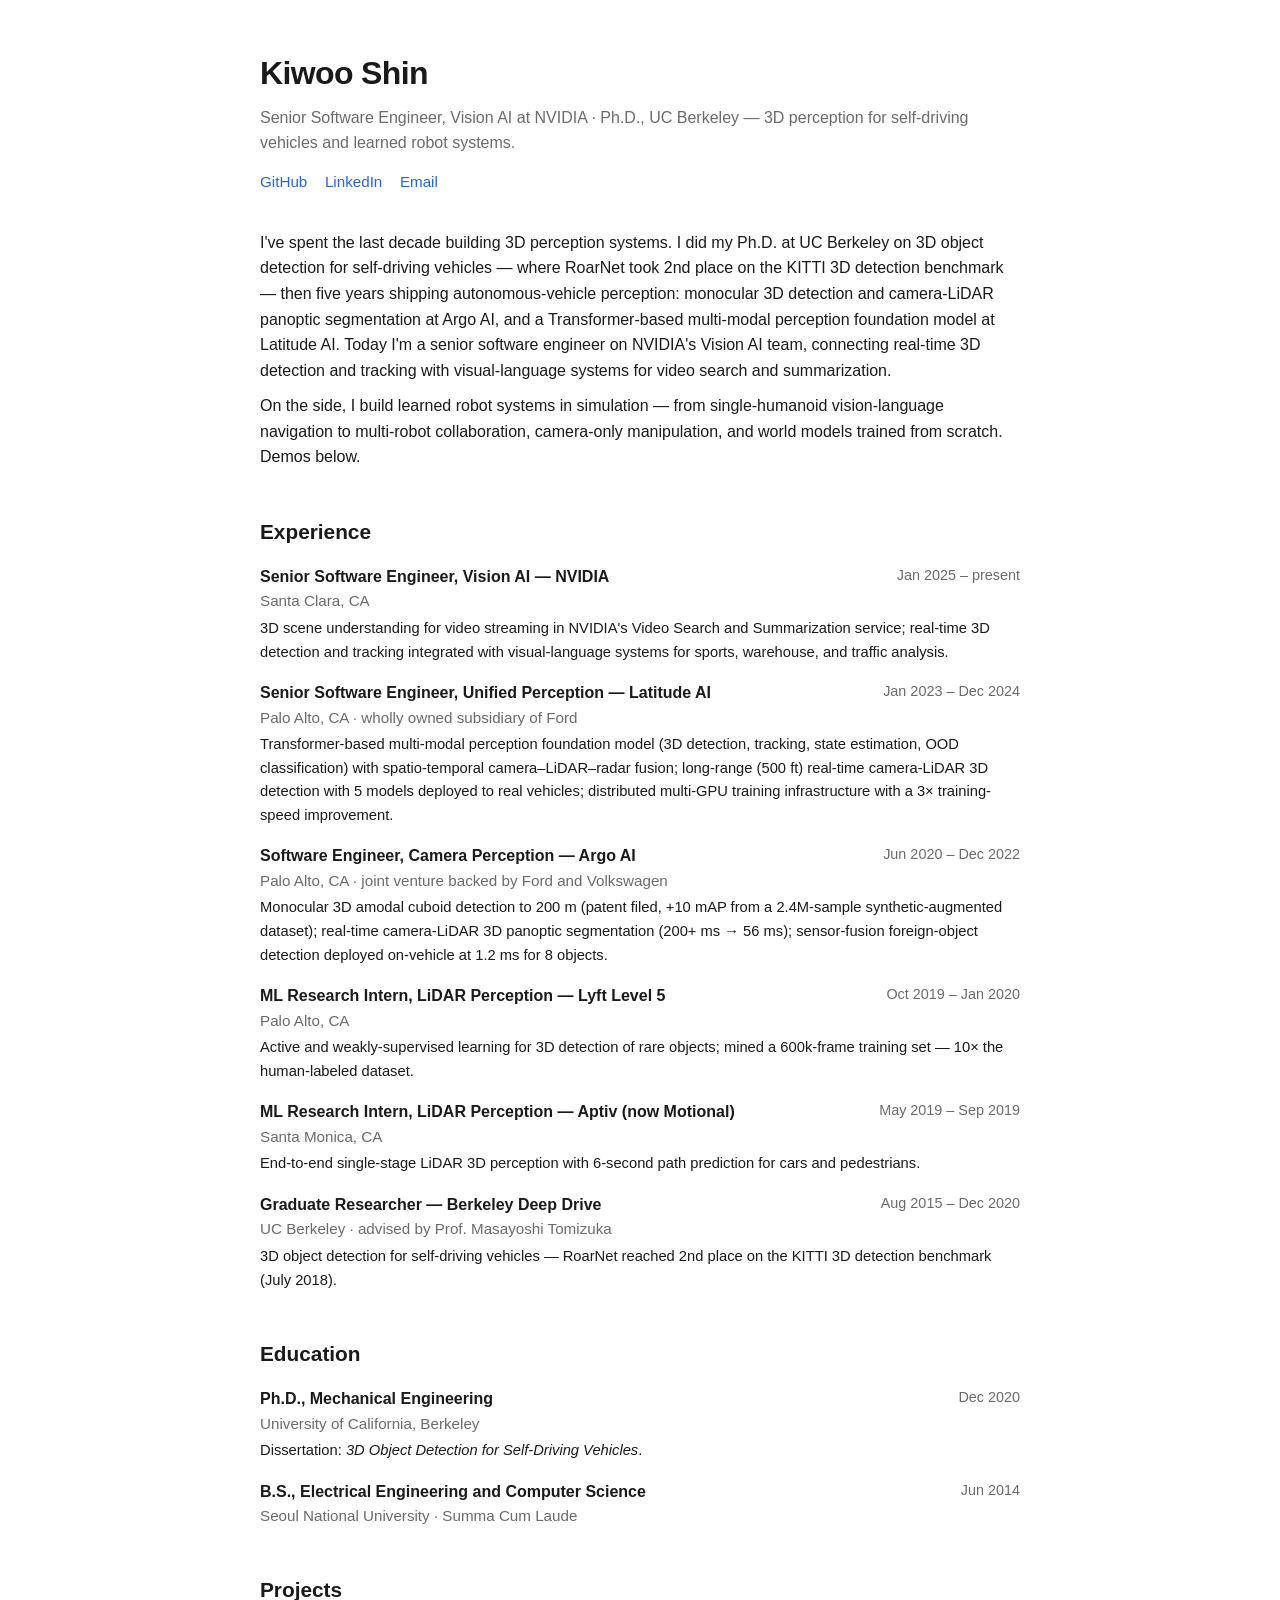
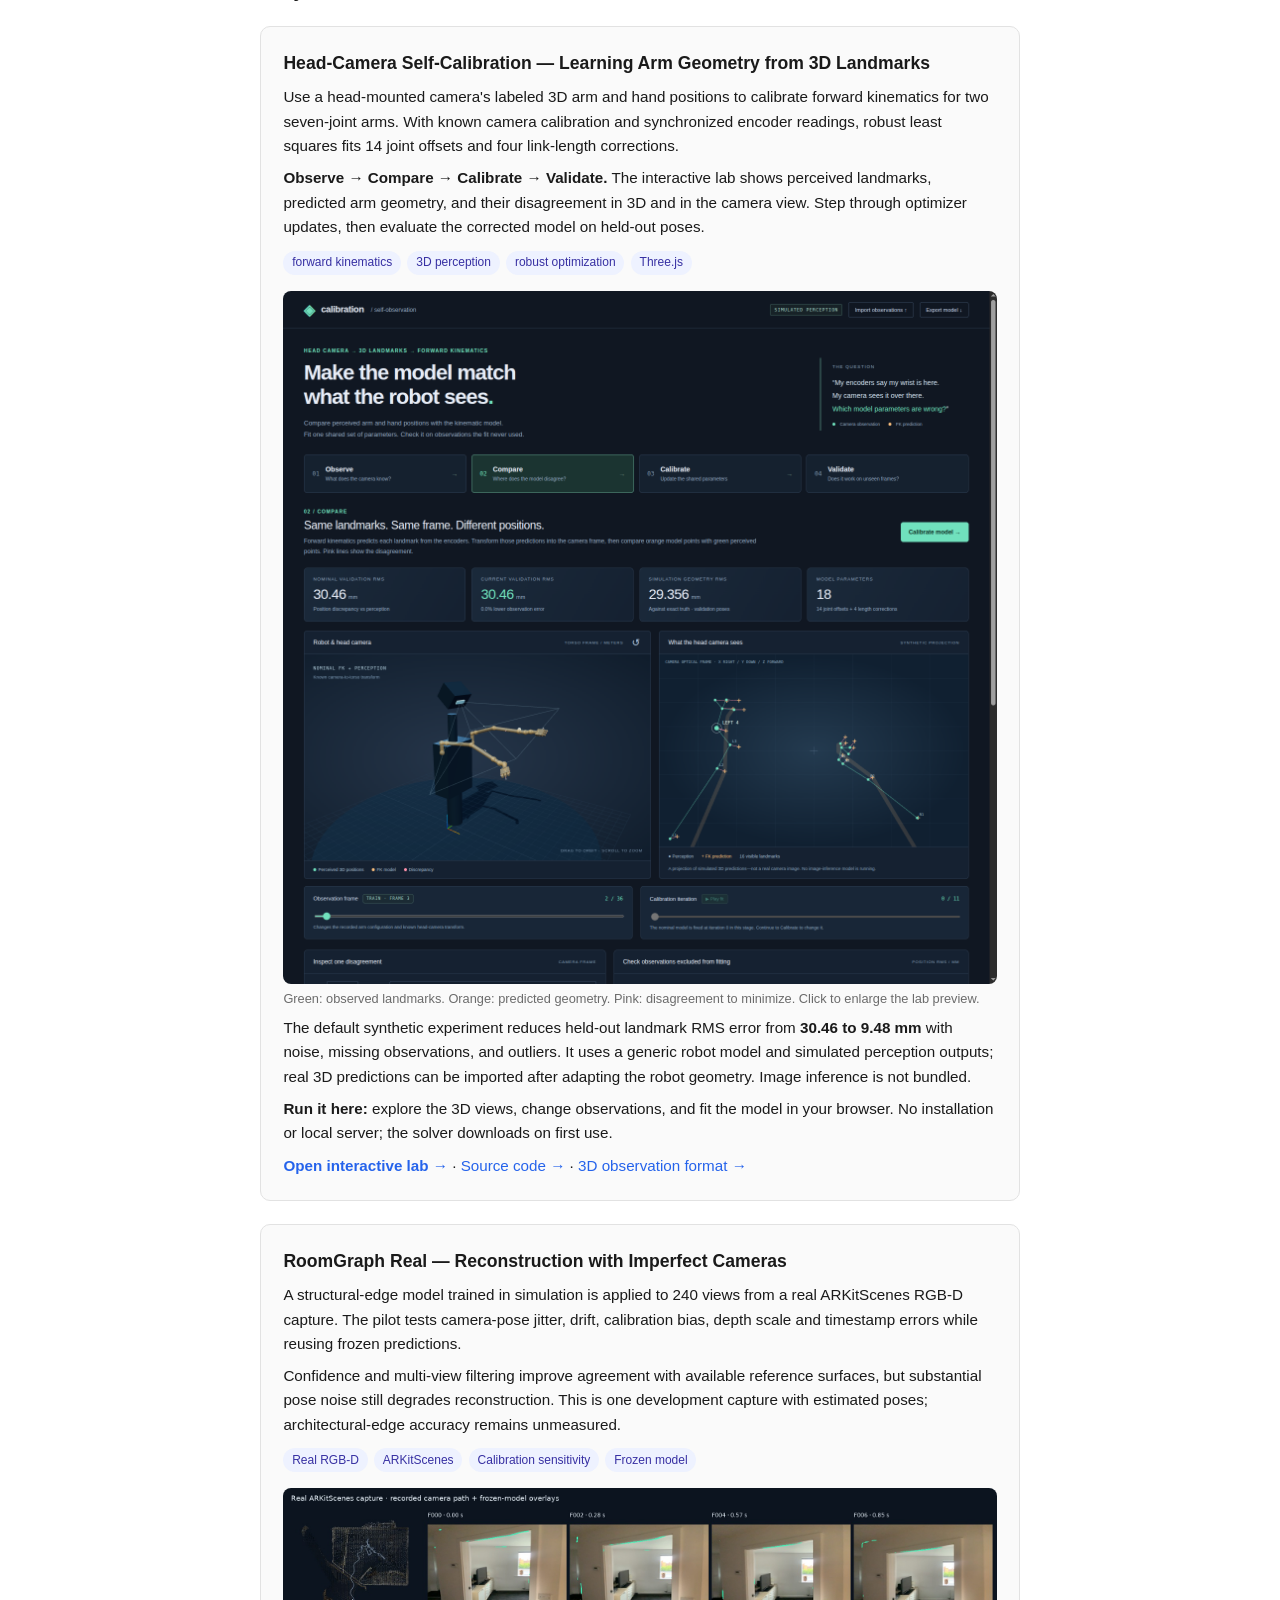
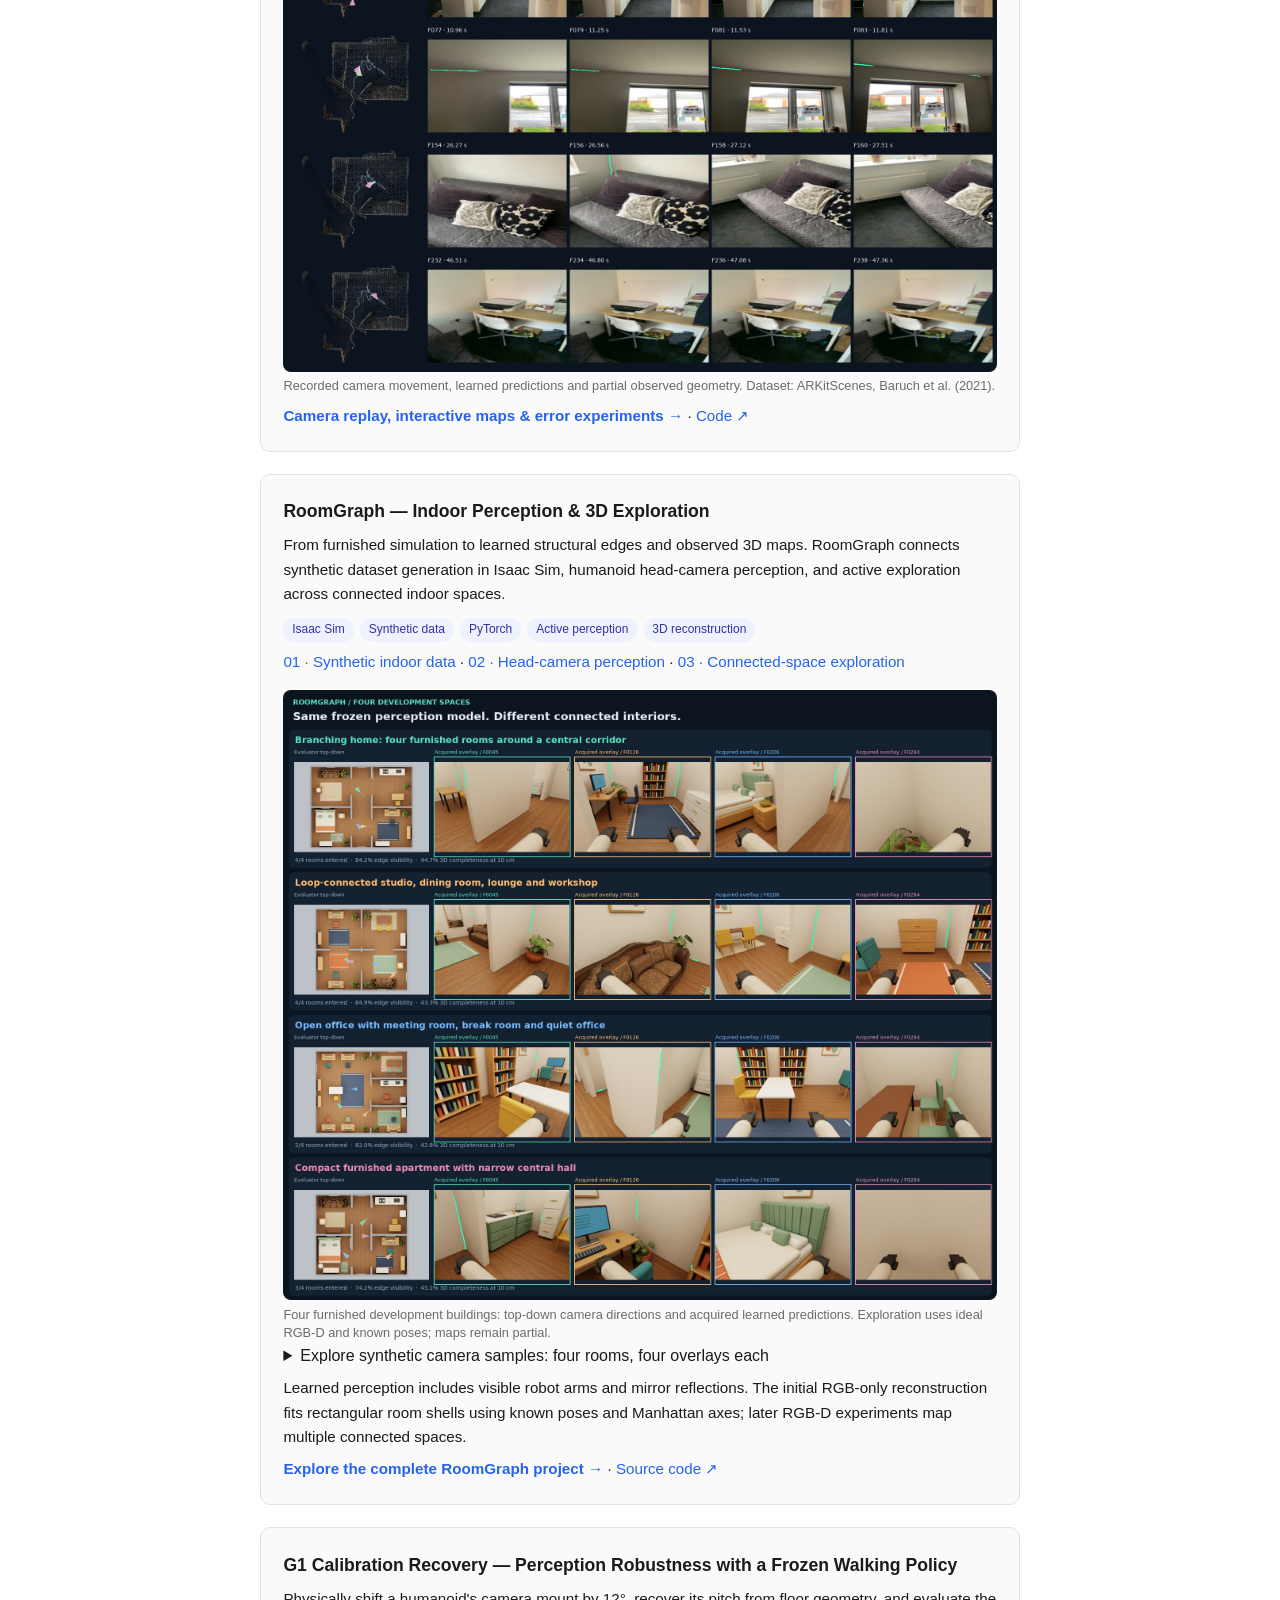
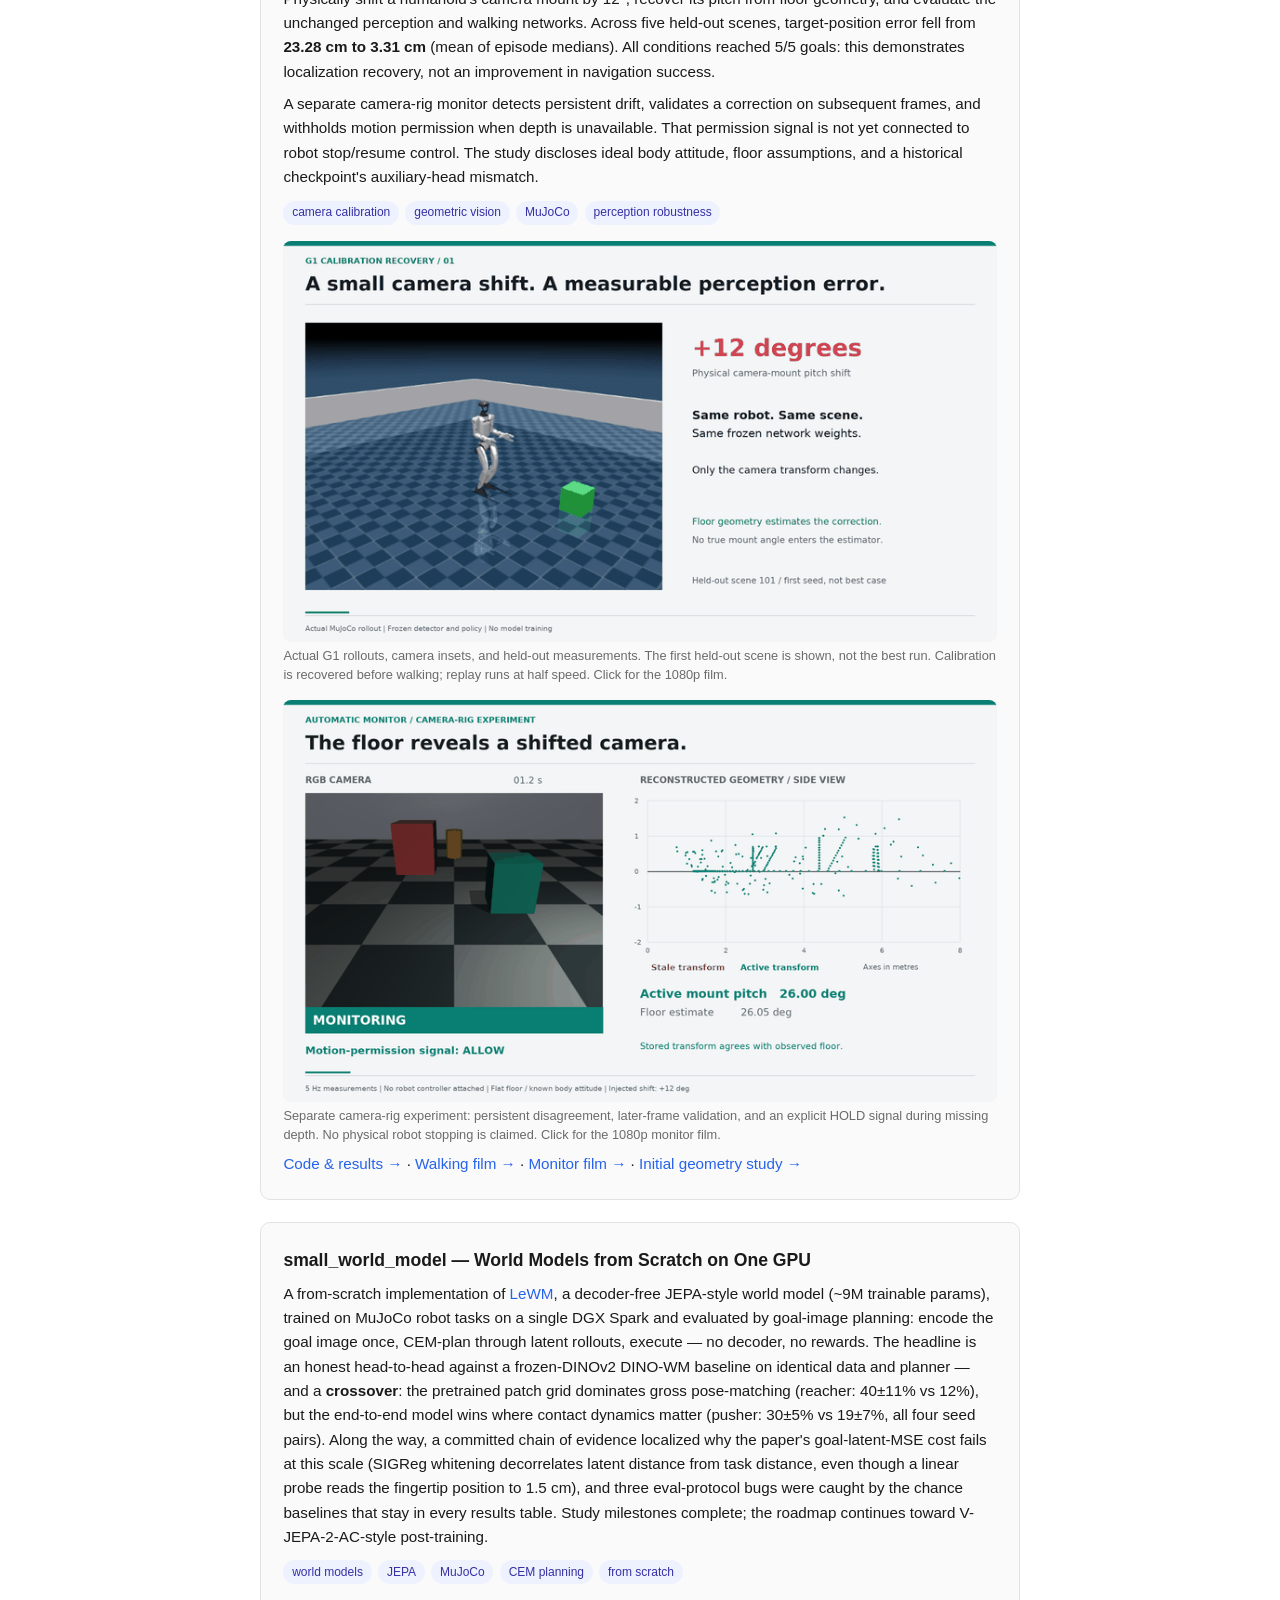
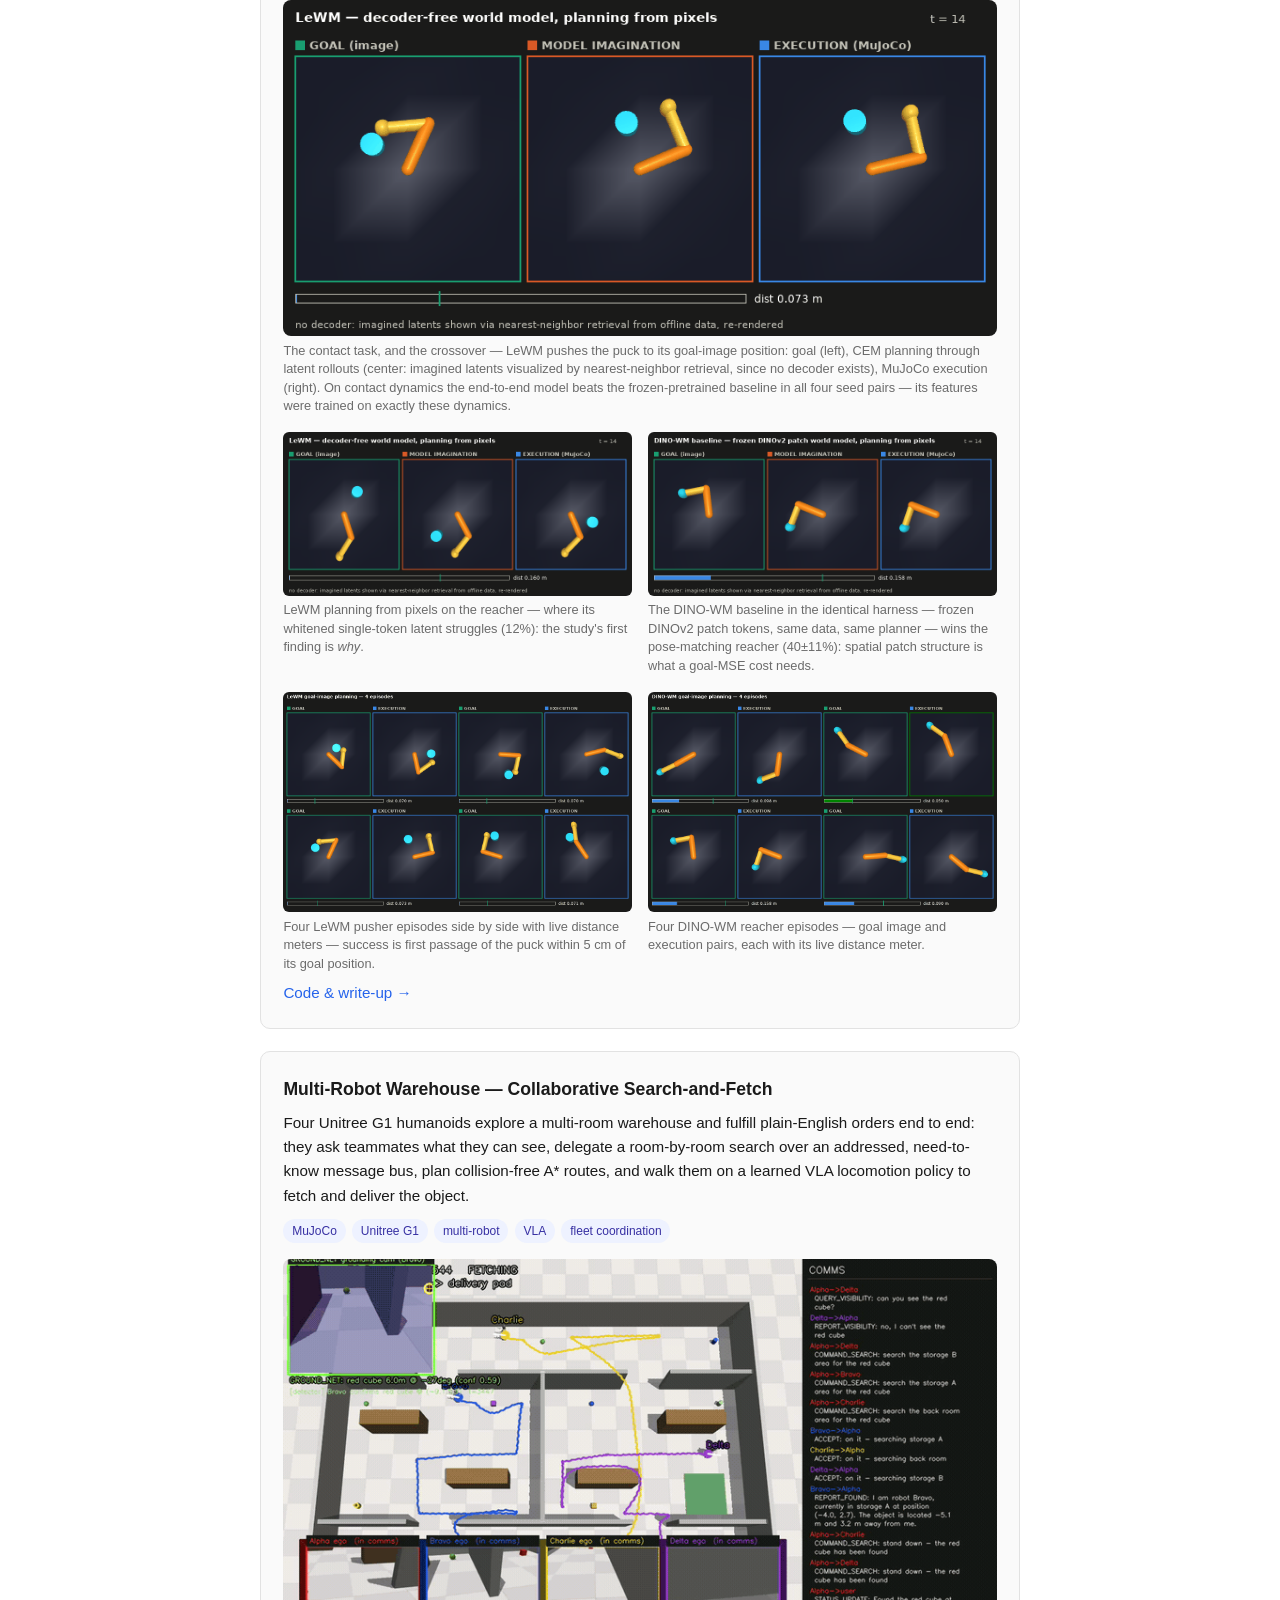
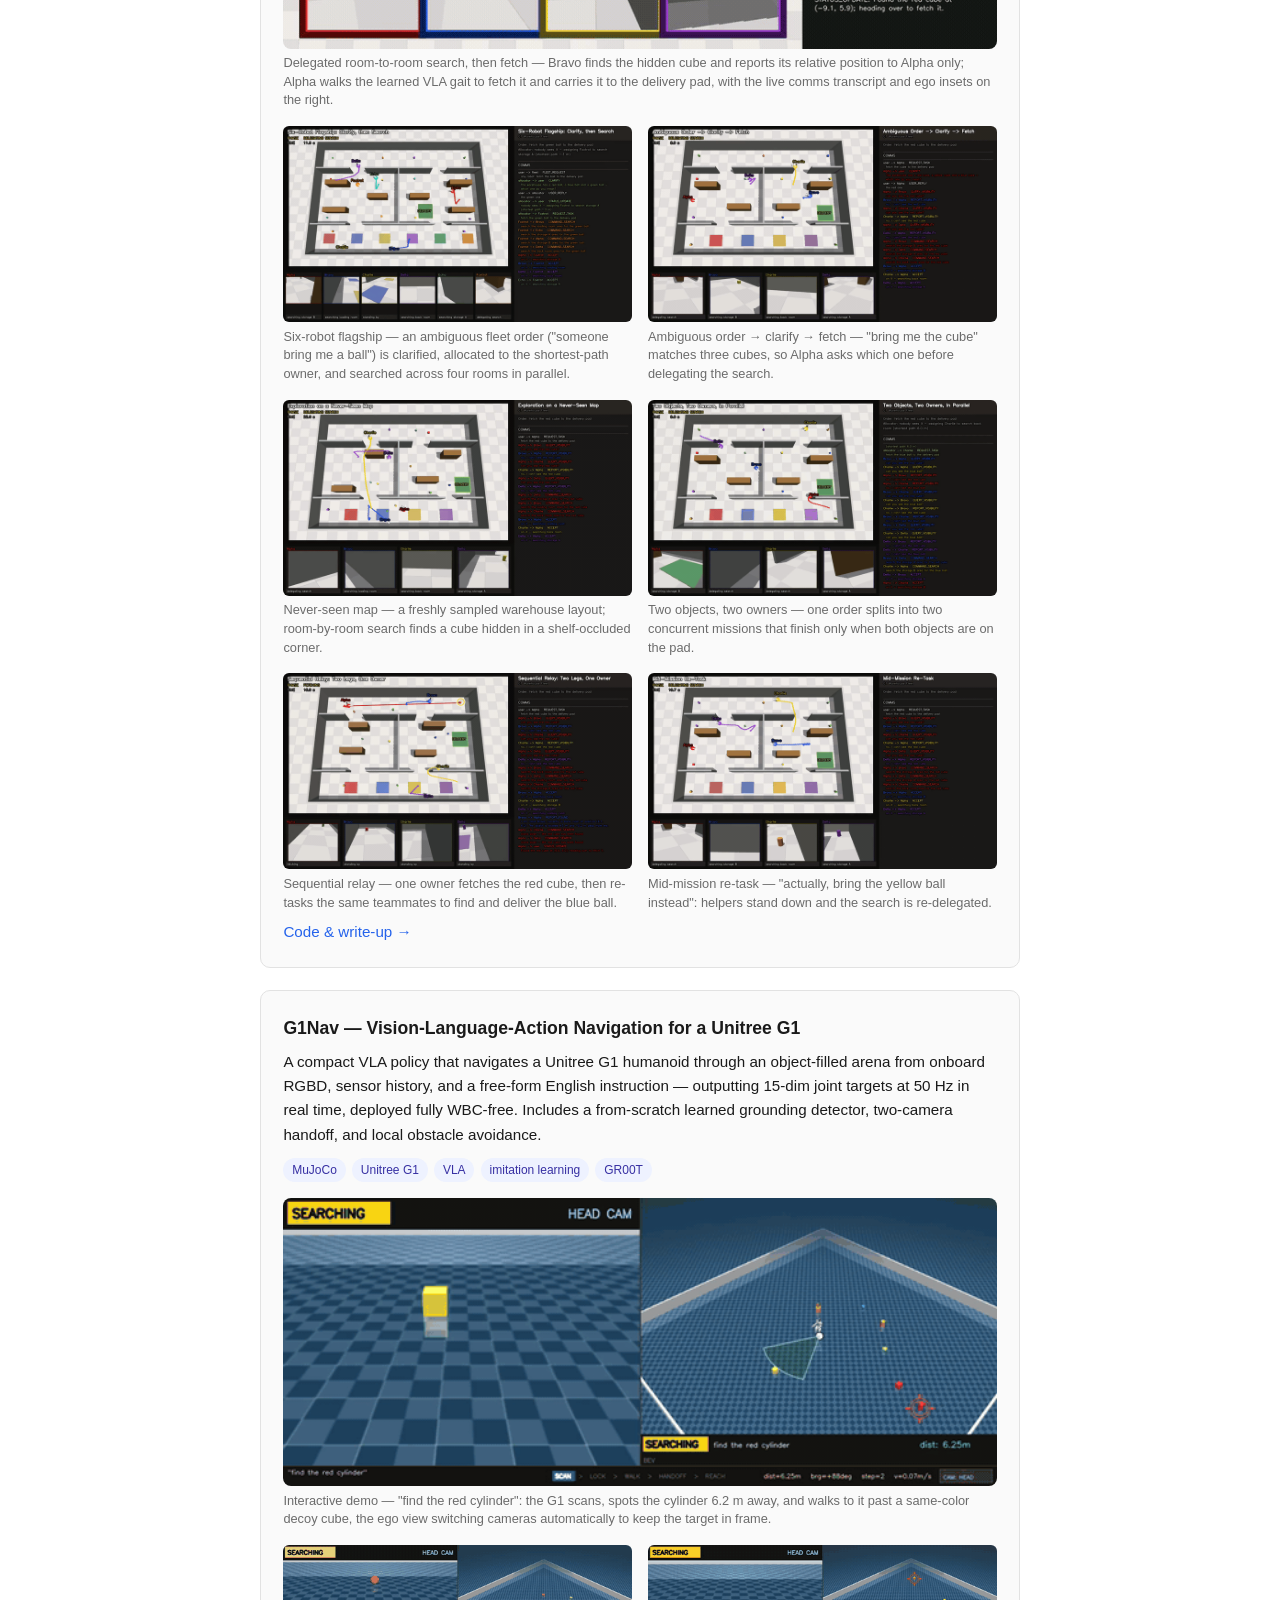
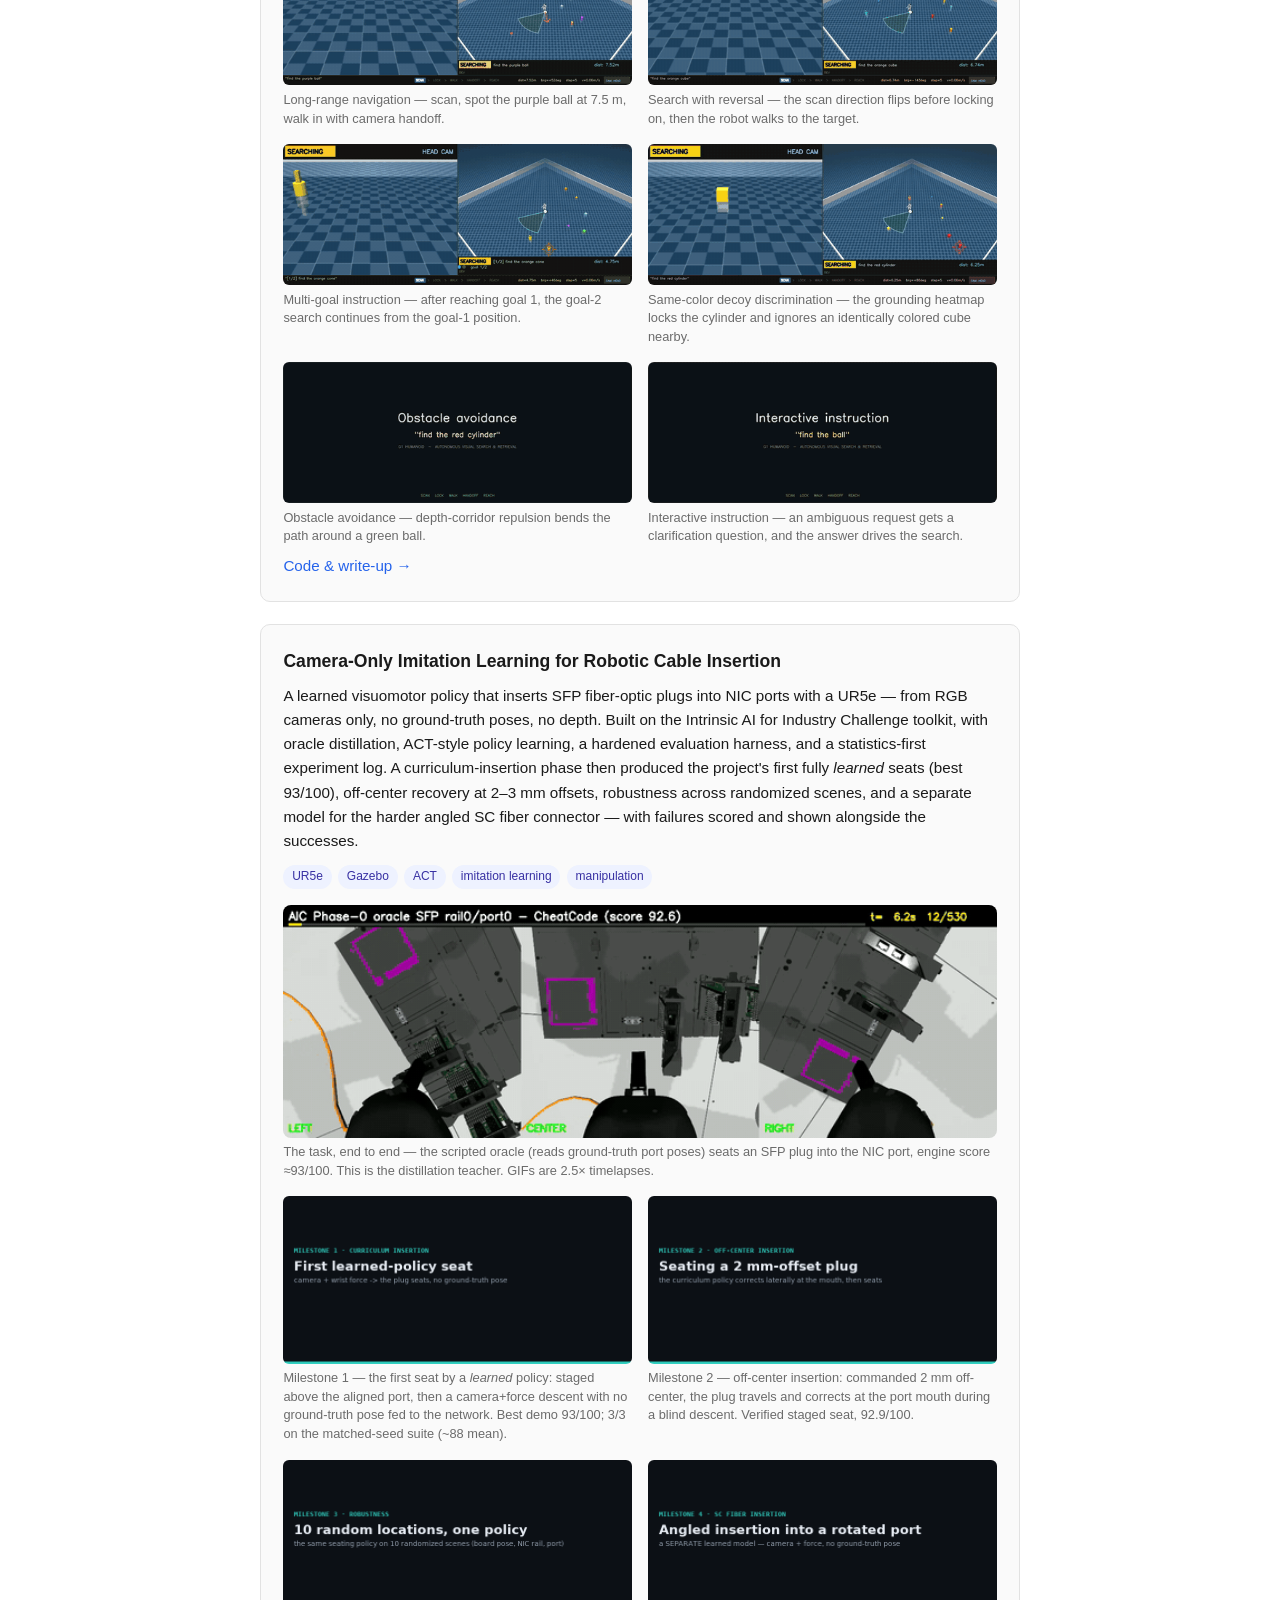
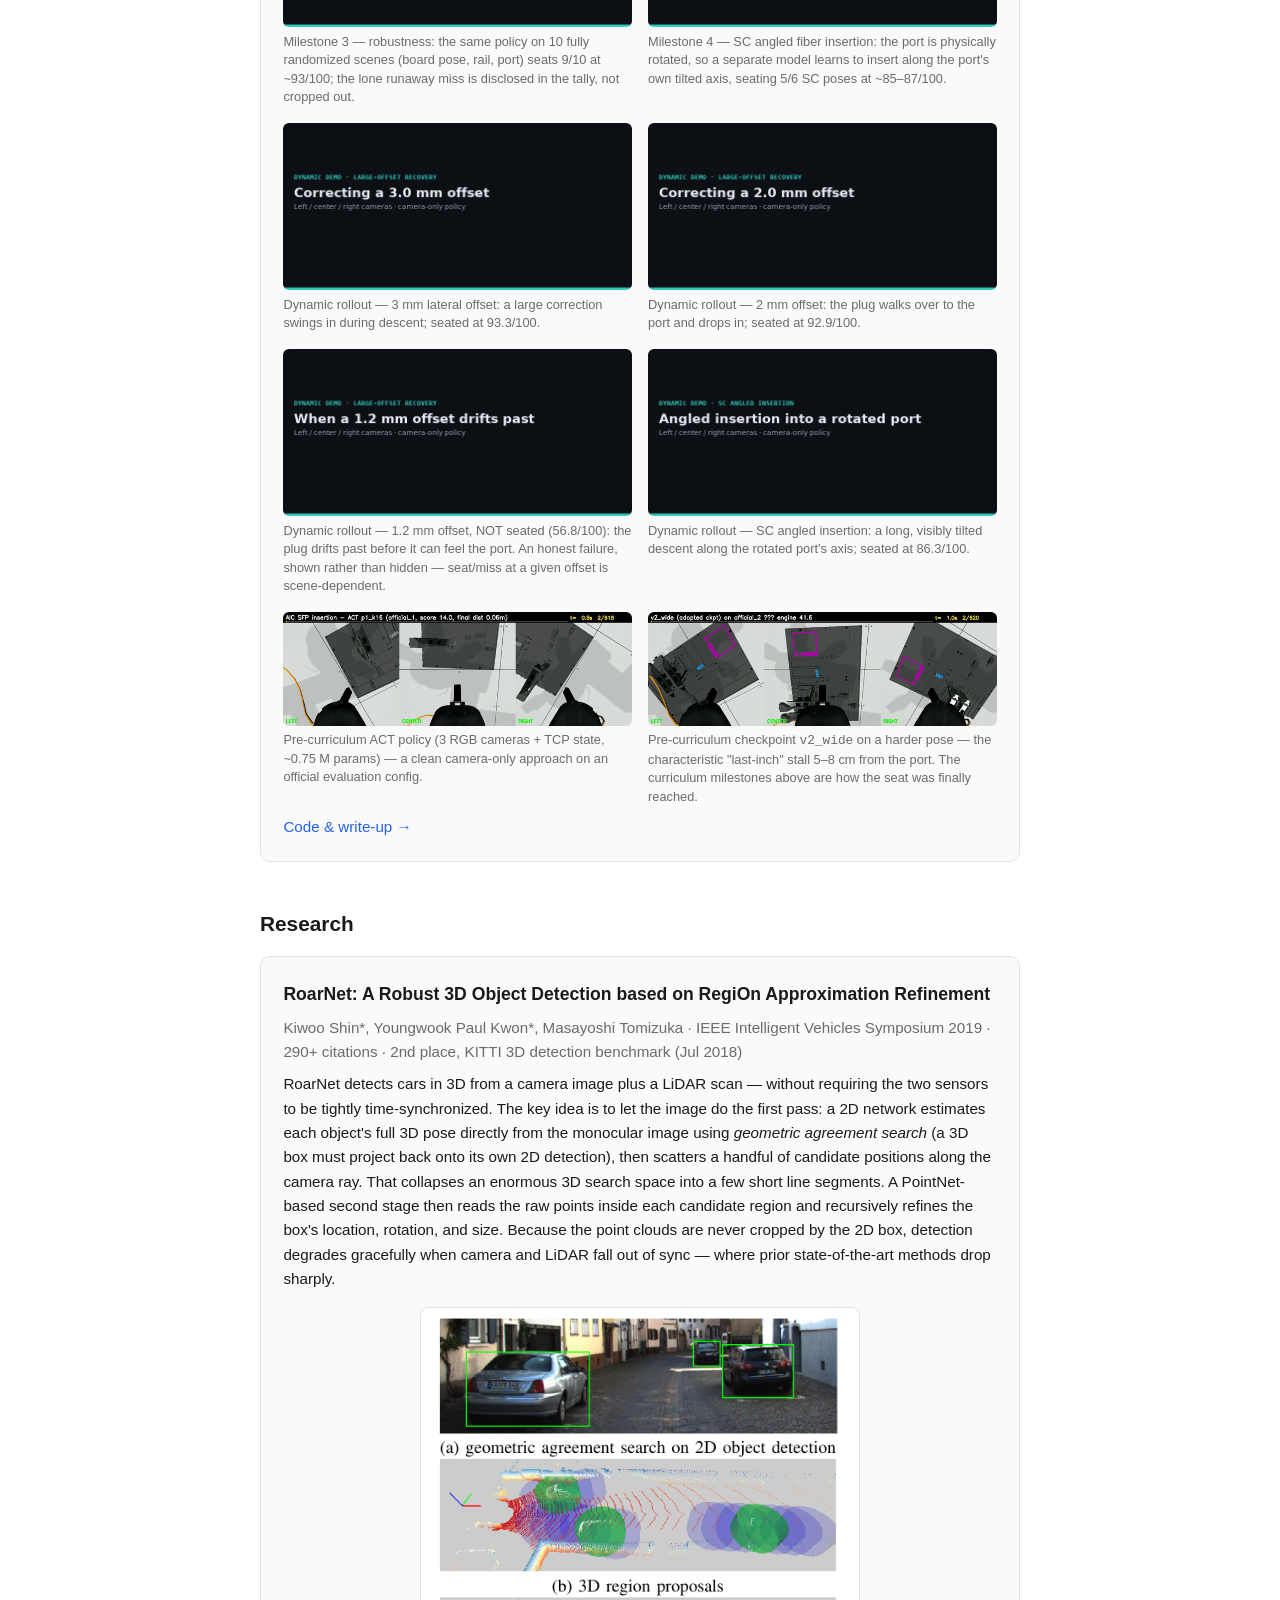
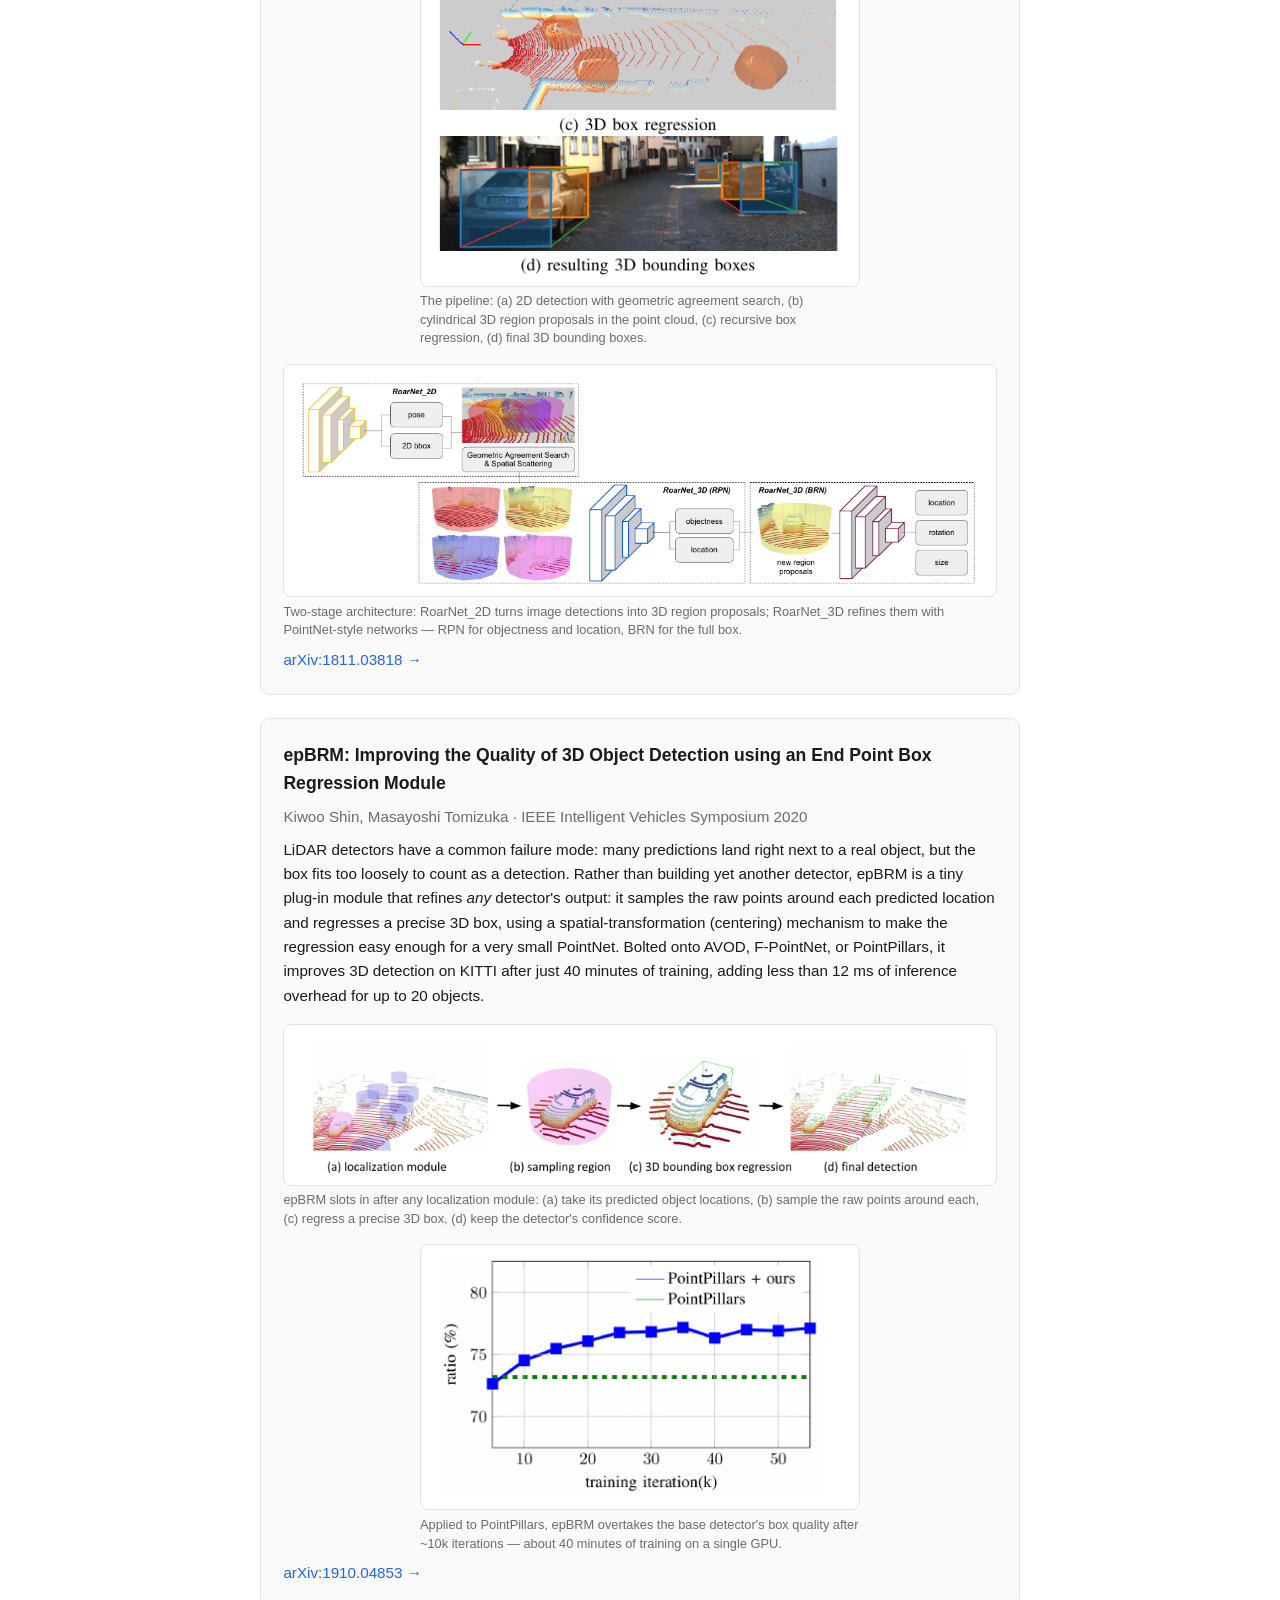
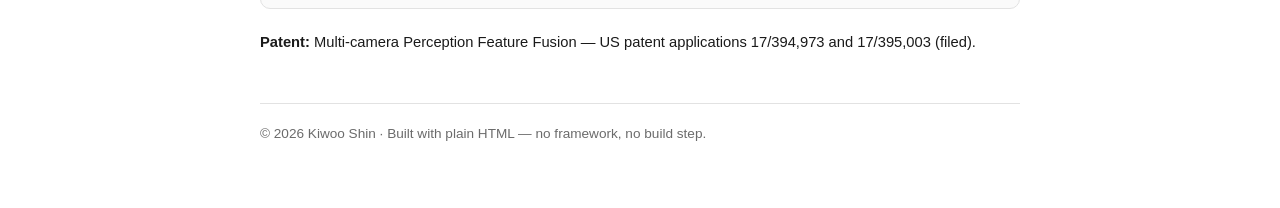
==== commit 7414c1b7: "Publish interactive browser-only calibration lab" ====
--- a/index.html
+++ b/index.html
@@ -270,7 +270,7 @@
     <h2>Projects</h2>
 
     <article class="project" id="head-camera-calibration">
-      <h3><a href="https://github.com/KiwooShin/calibration_lab">Head-Camera Self-Calibration — Learning Arm Geometry from 3D Landmarks</a></h3>
+      <h3><a href="calibration-lab/">Head-Camera Self-Calibration — Learning Arm Geometry from 3D Landmarks</a></h3>
       <p>Use a head-mounted camera's labeled 3D arm and hand positions to
       calibrate forward kinematics for two seven-joint arms. With known camera
       calibration and synchronized encoder readings, robust least squares fits
@@ -297,7 +297,11 @@
       outliers. It uses a generic robot model and simulated perception outputs;
       real 3D predictions can be imported after adapting the robot geometry.
       Image inference is not bundled.</p>
-      <p class="links"><a href="https://github.com/KiwooShin/calibration_lab">Code &amp; local launch instructions →</a>
+      <p><strong>Run it here:</strong> explore the 3D views, change observations,
+      and fit the model in your browser. No installation or local server;
+      the solver downloads on first use.</p>
+      <p class="links"><a href="calibration-lab/"><strong>Open interactive lab →</strong></a>
+        · <a href="https://github.com/KiwooShin/calibration_lab">Source code →</a>
         · <a href="https://github.com/KiwooShin/calibration_lab/blob/main/docs/observations.md">3D observation format →</a></p>
     </article>
 
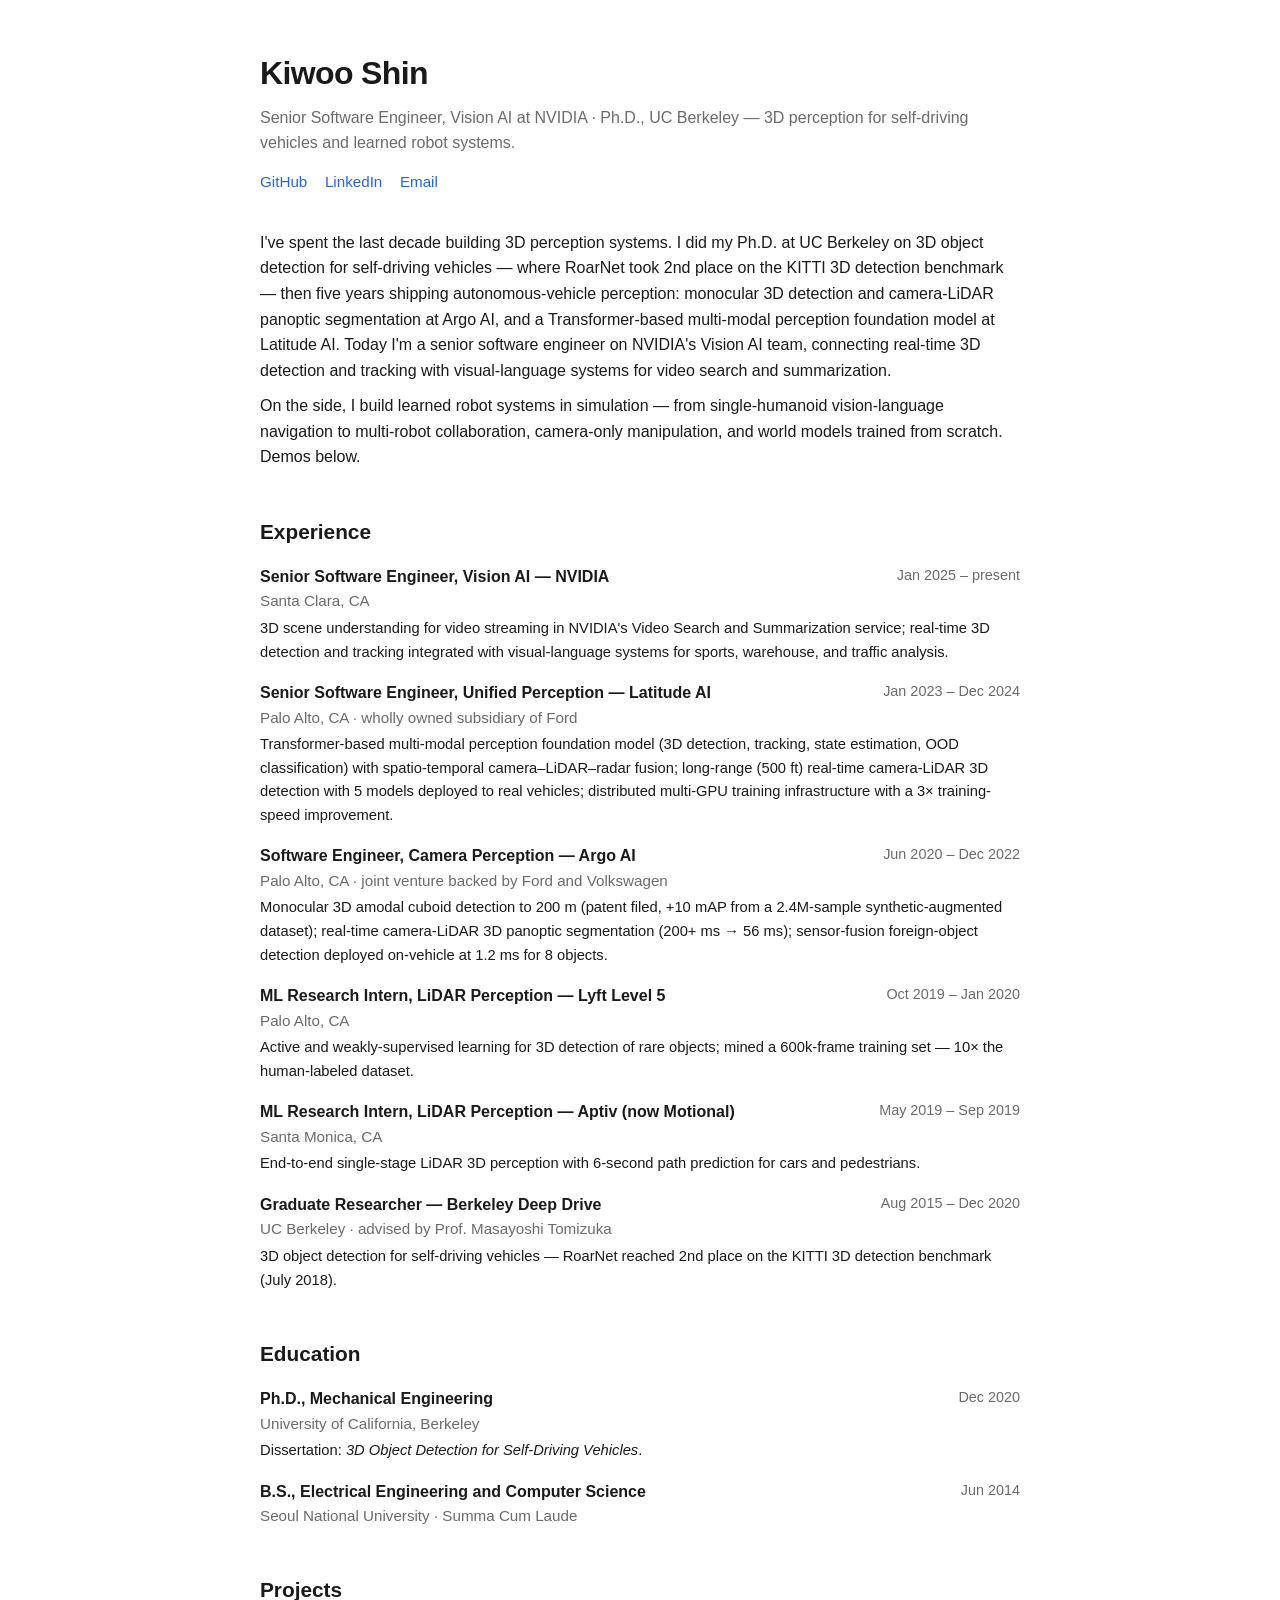
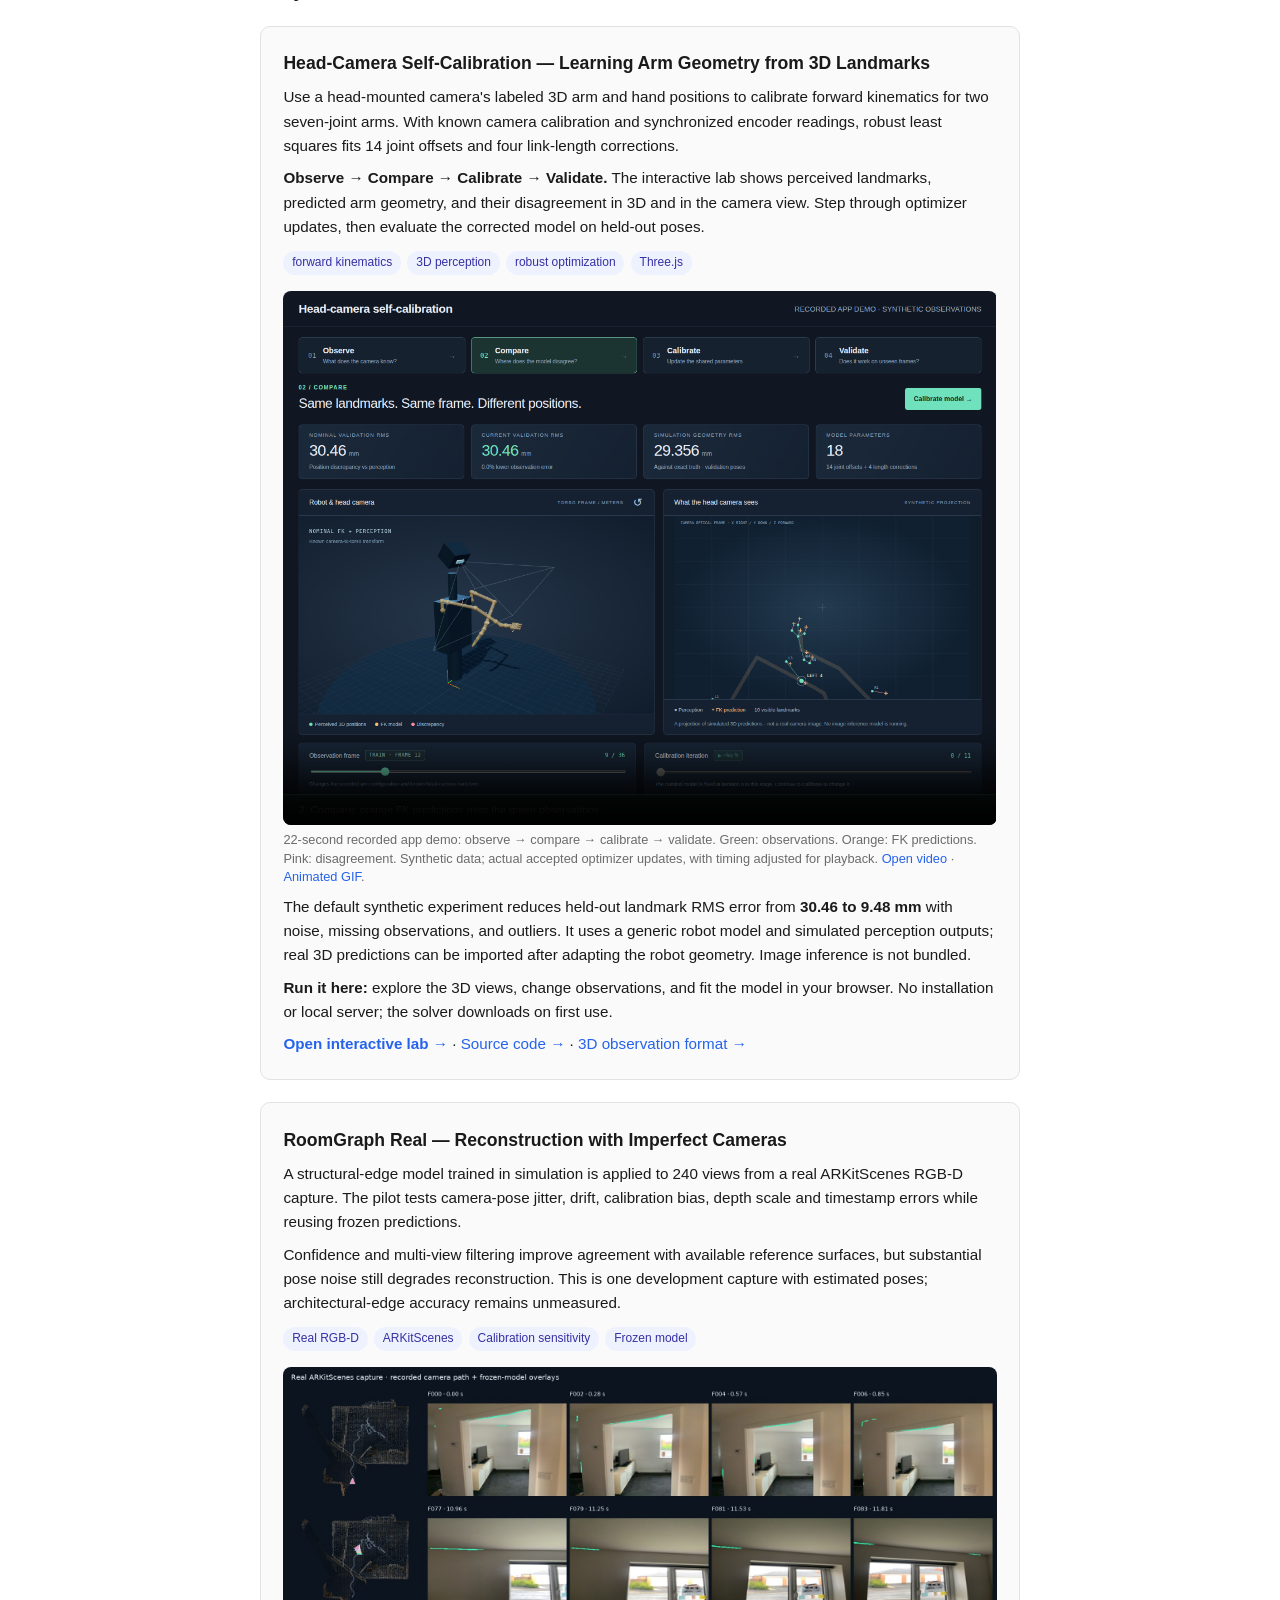
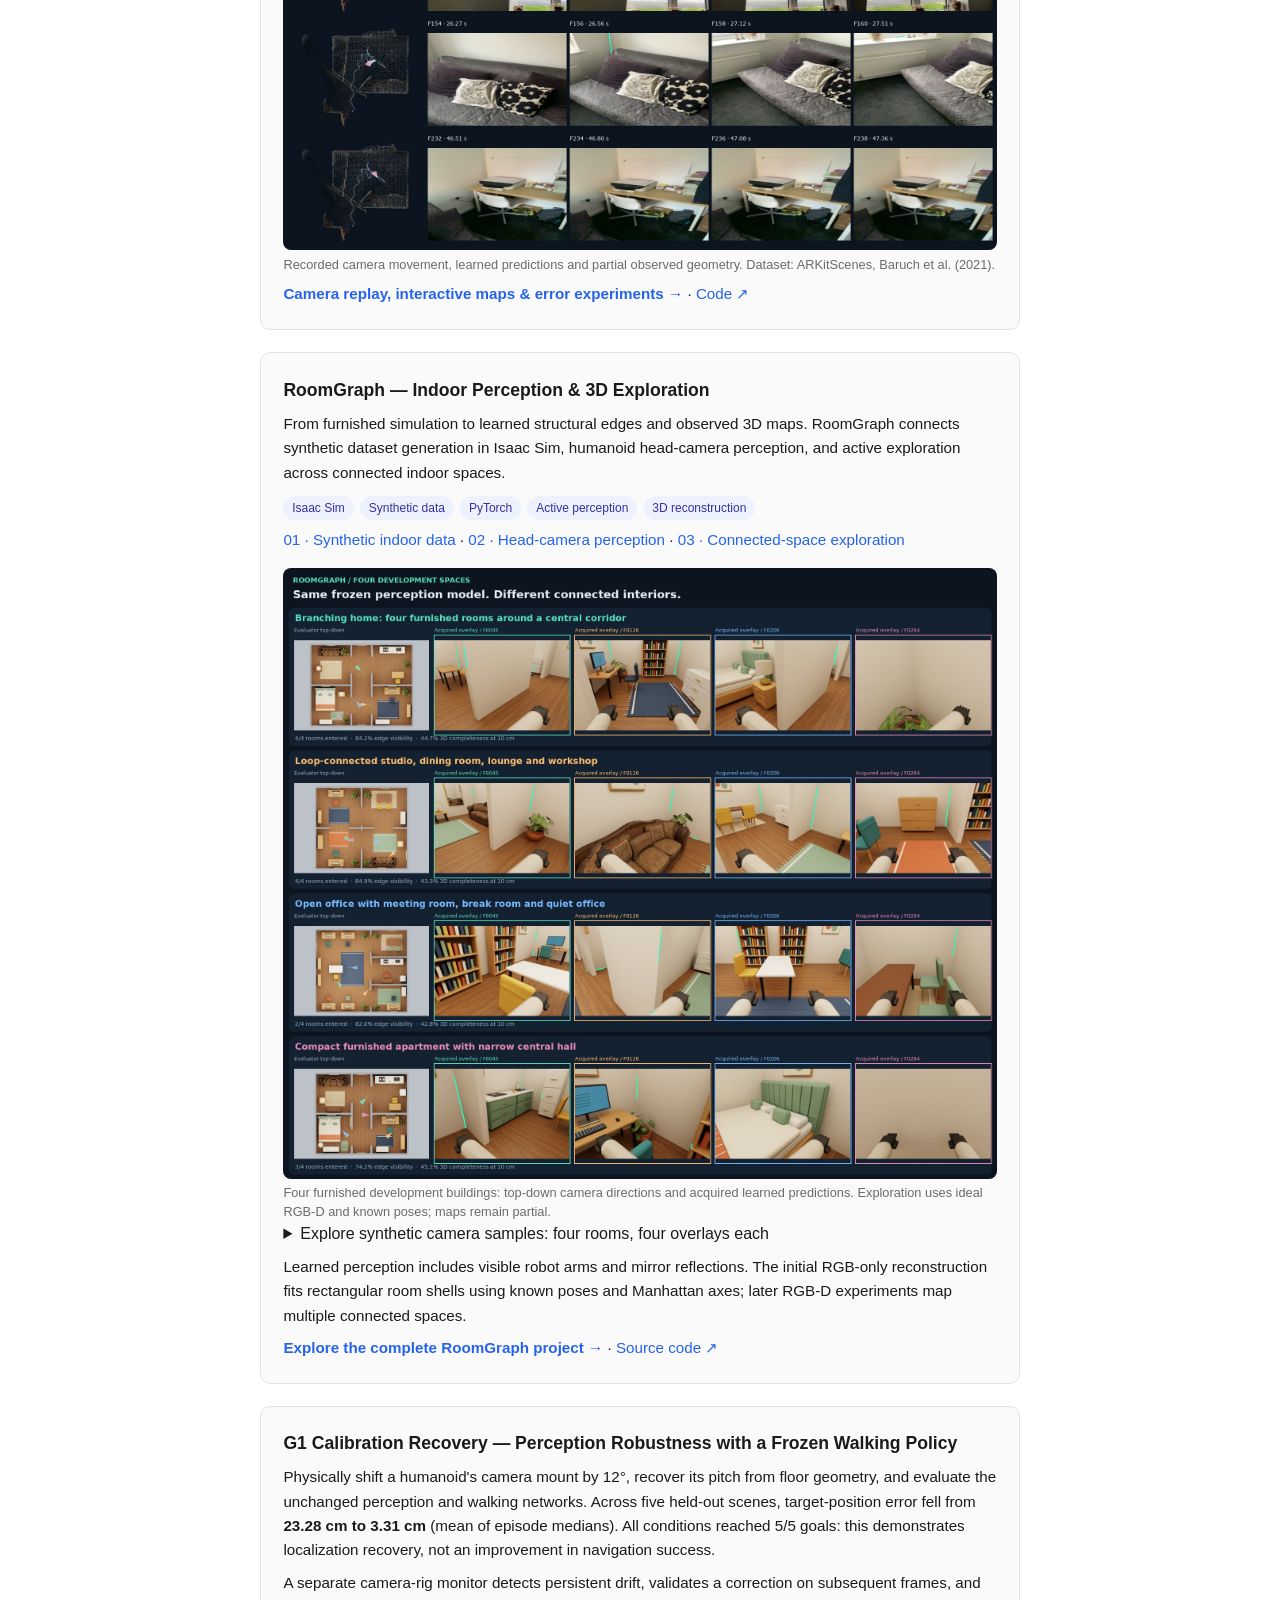
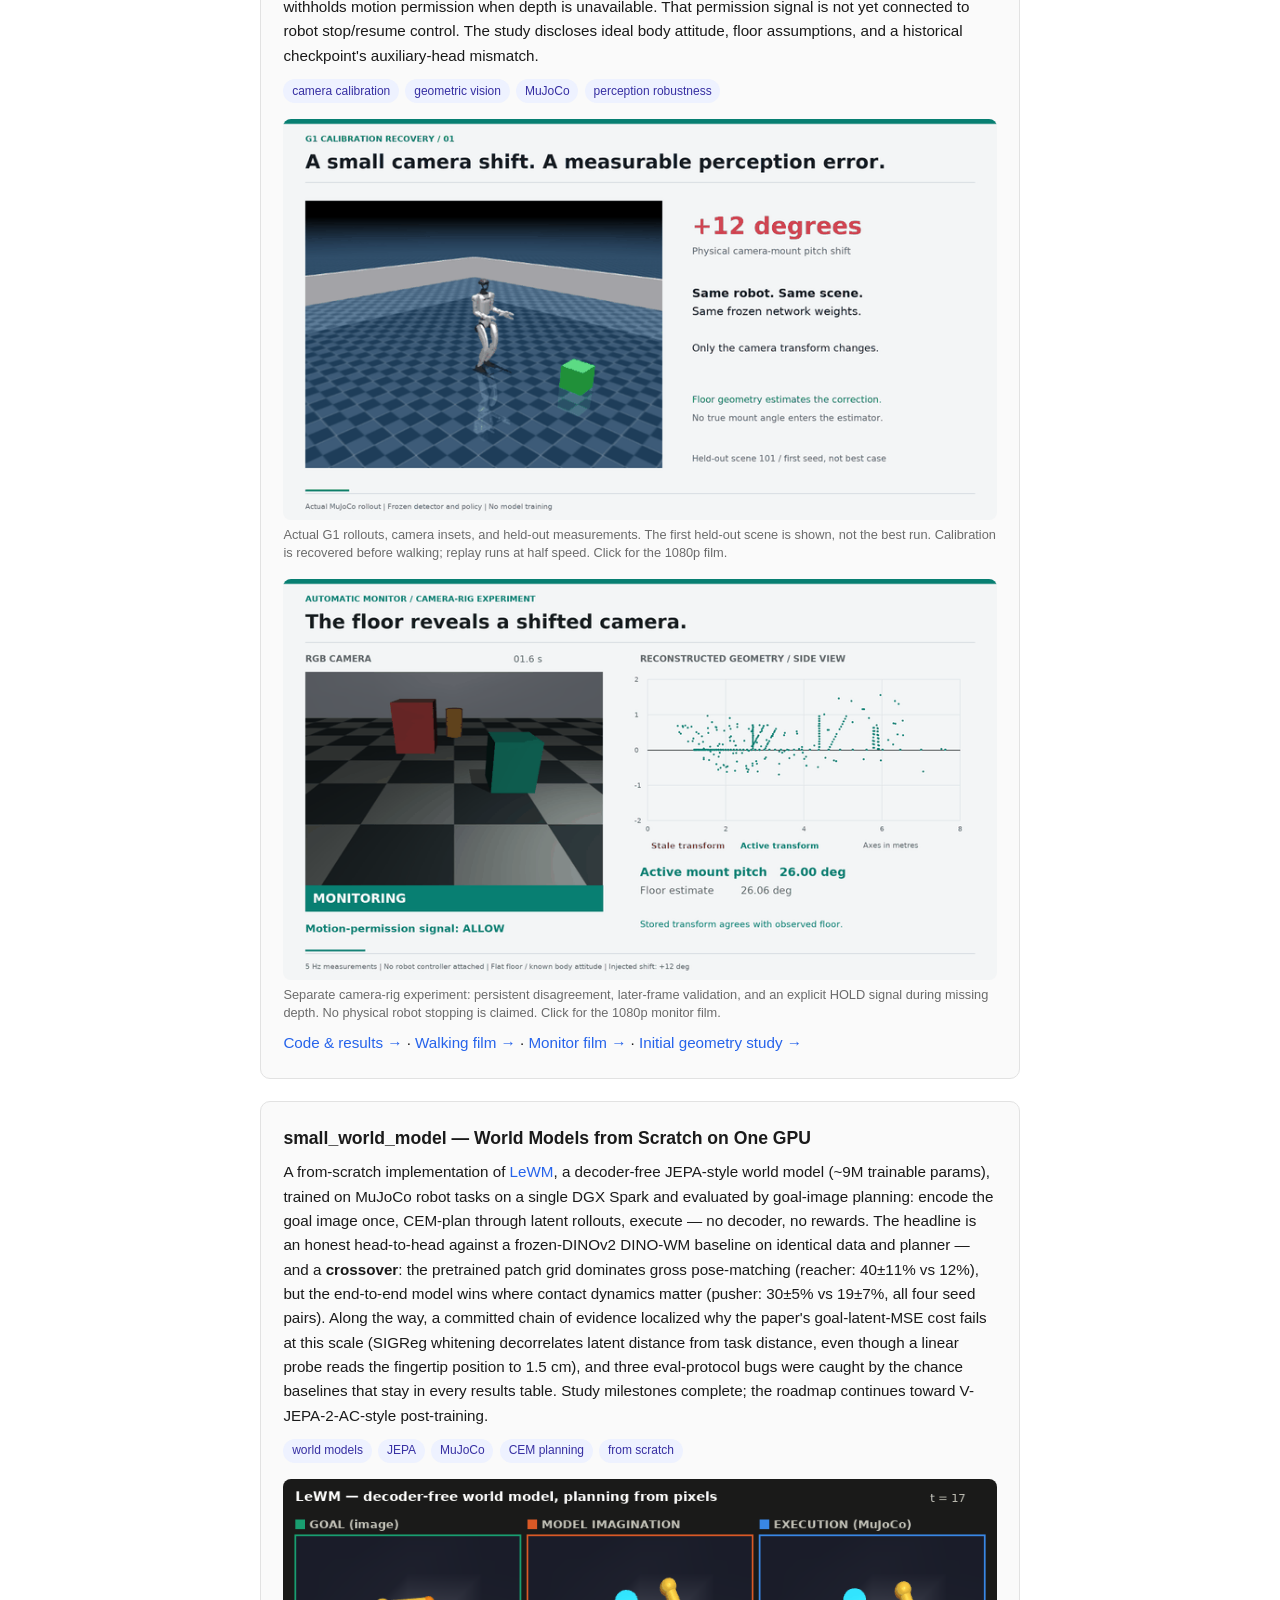
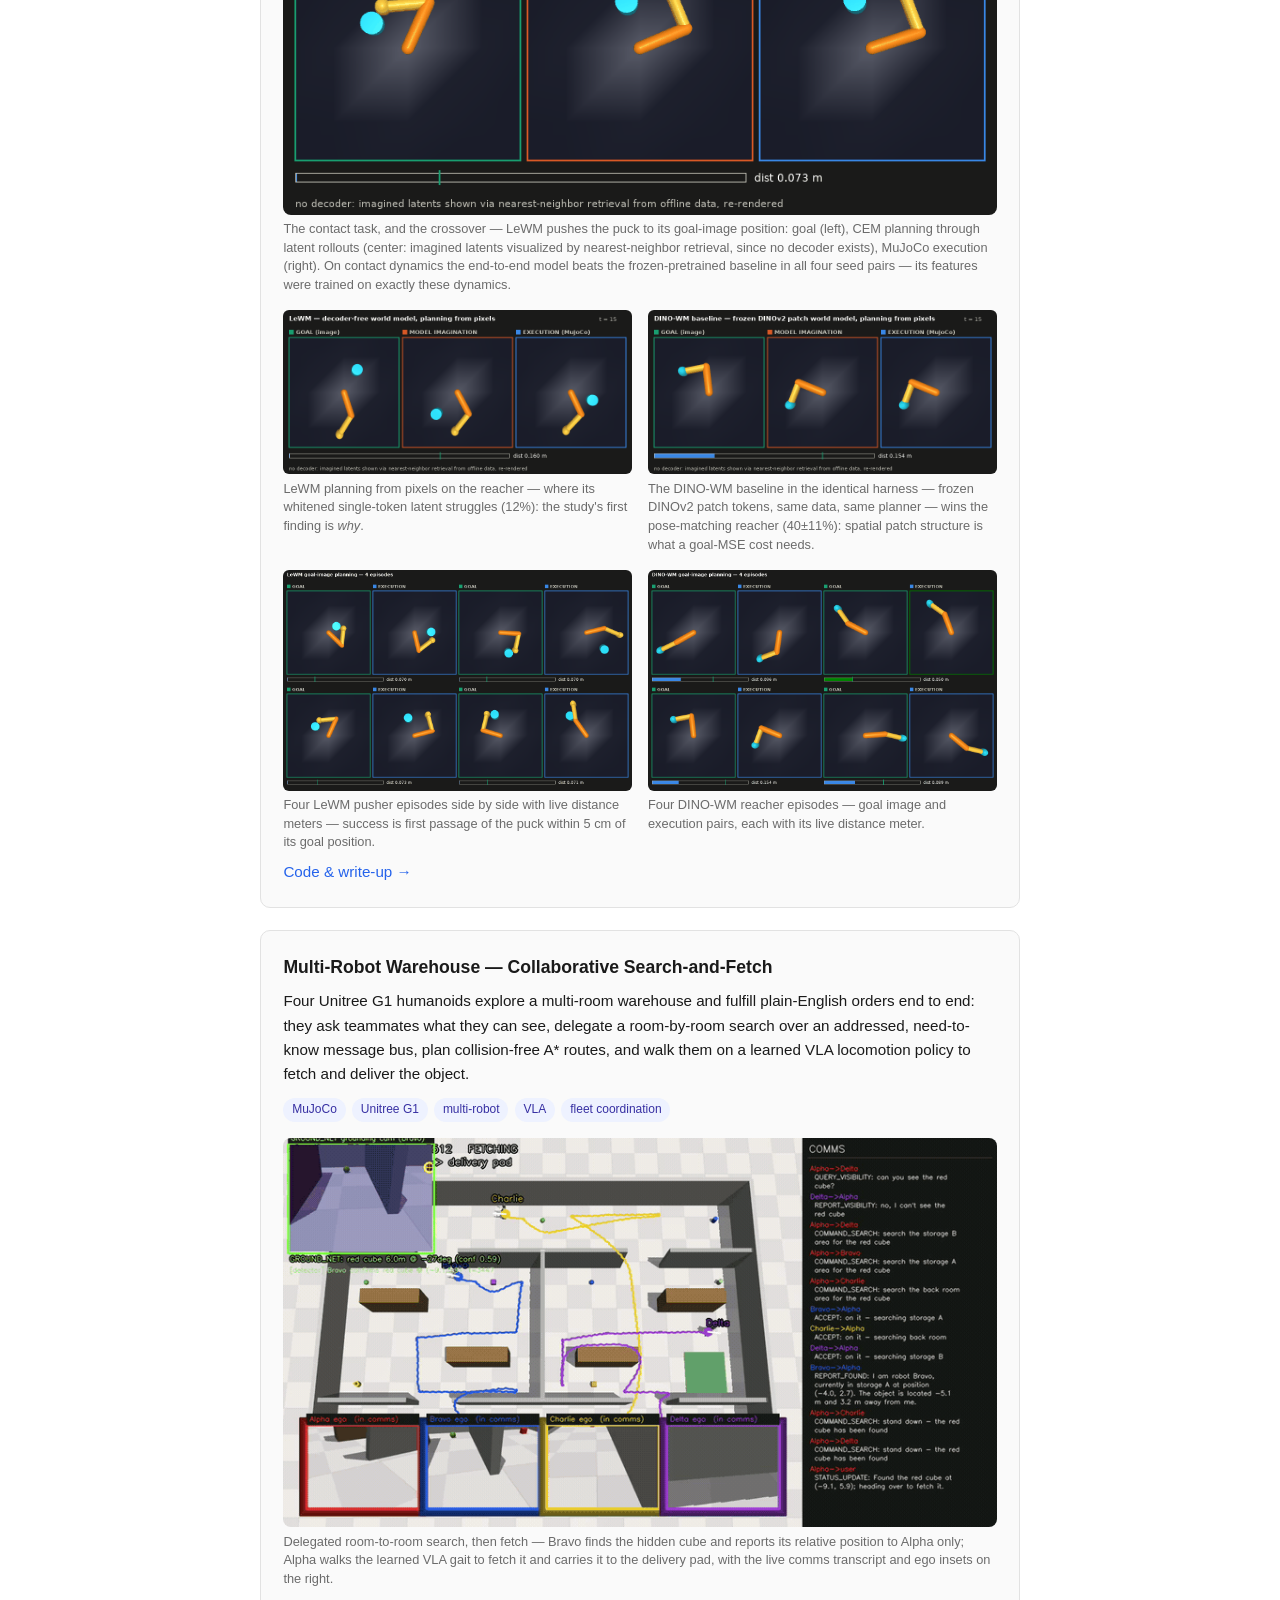
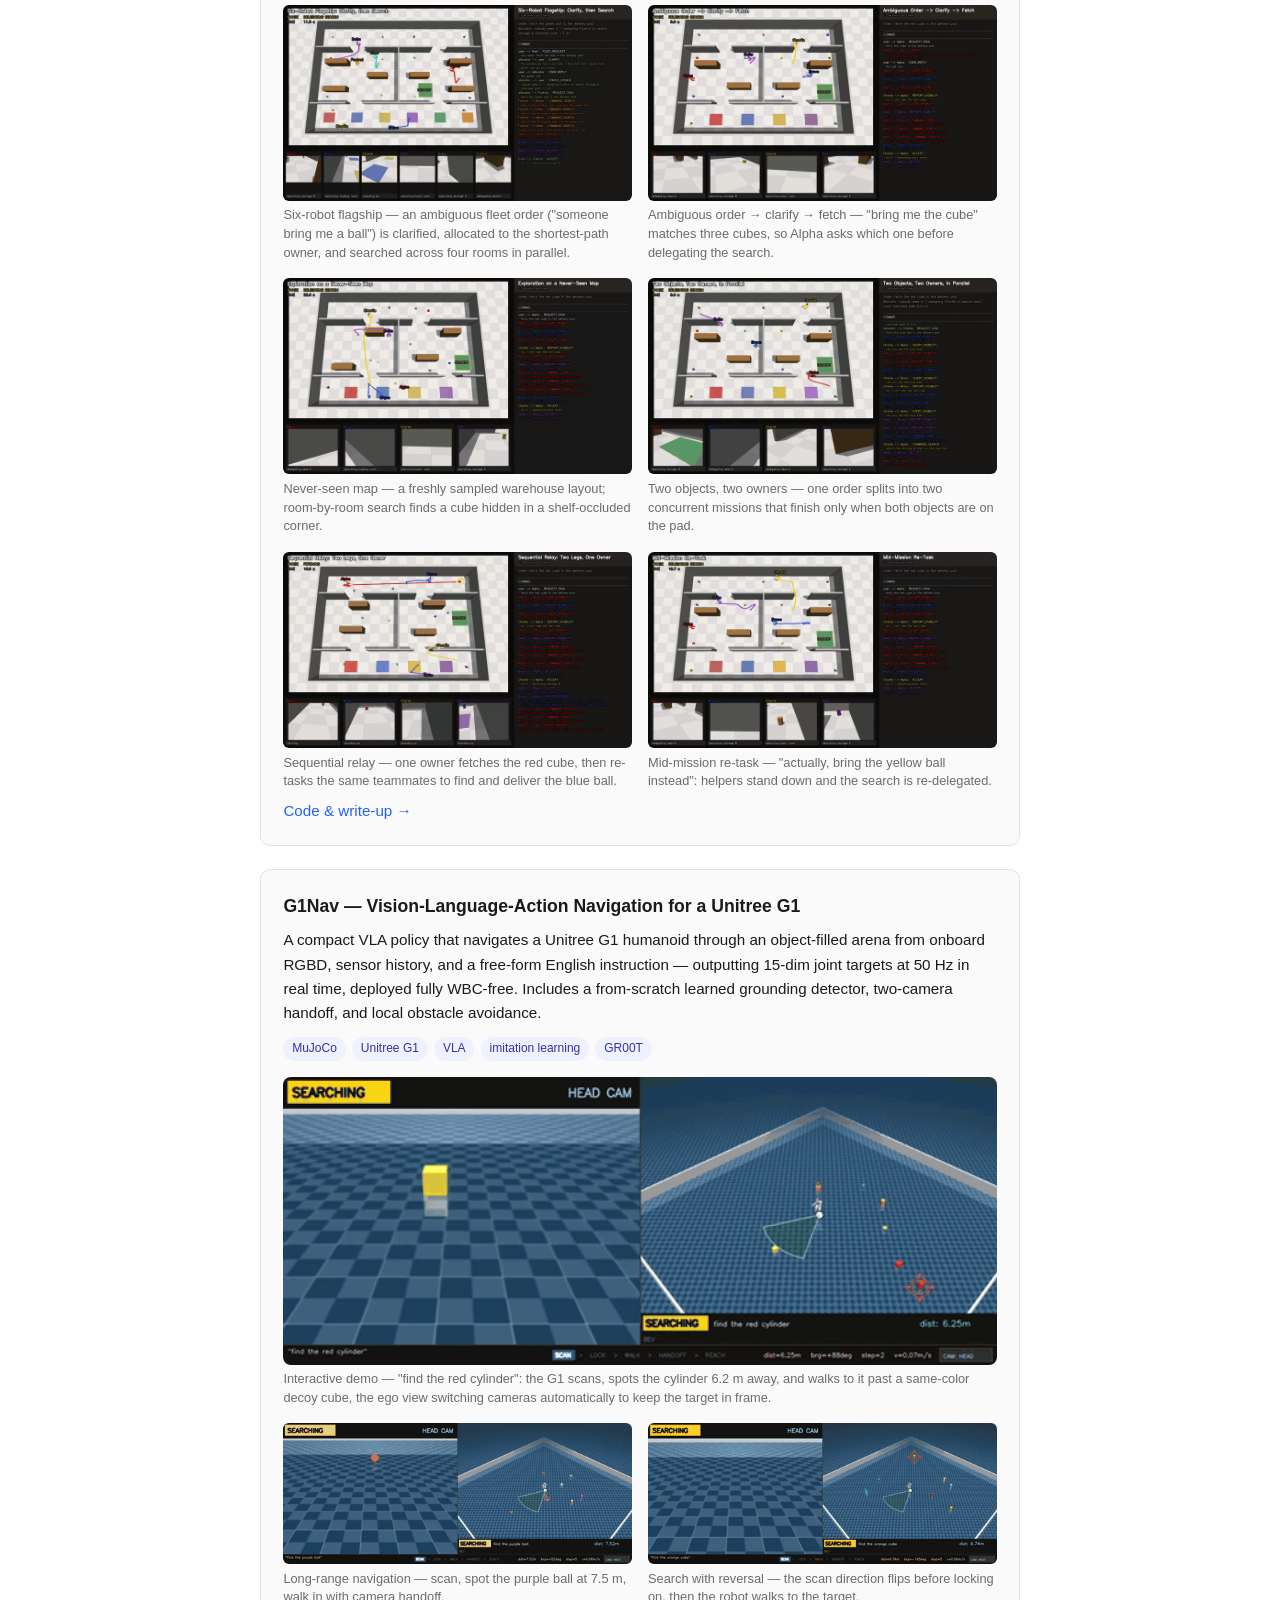
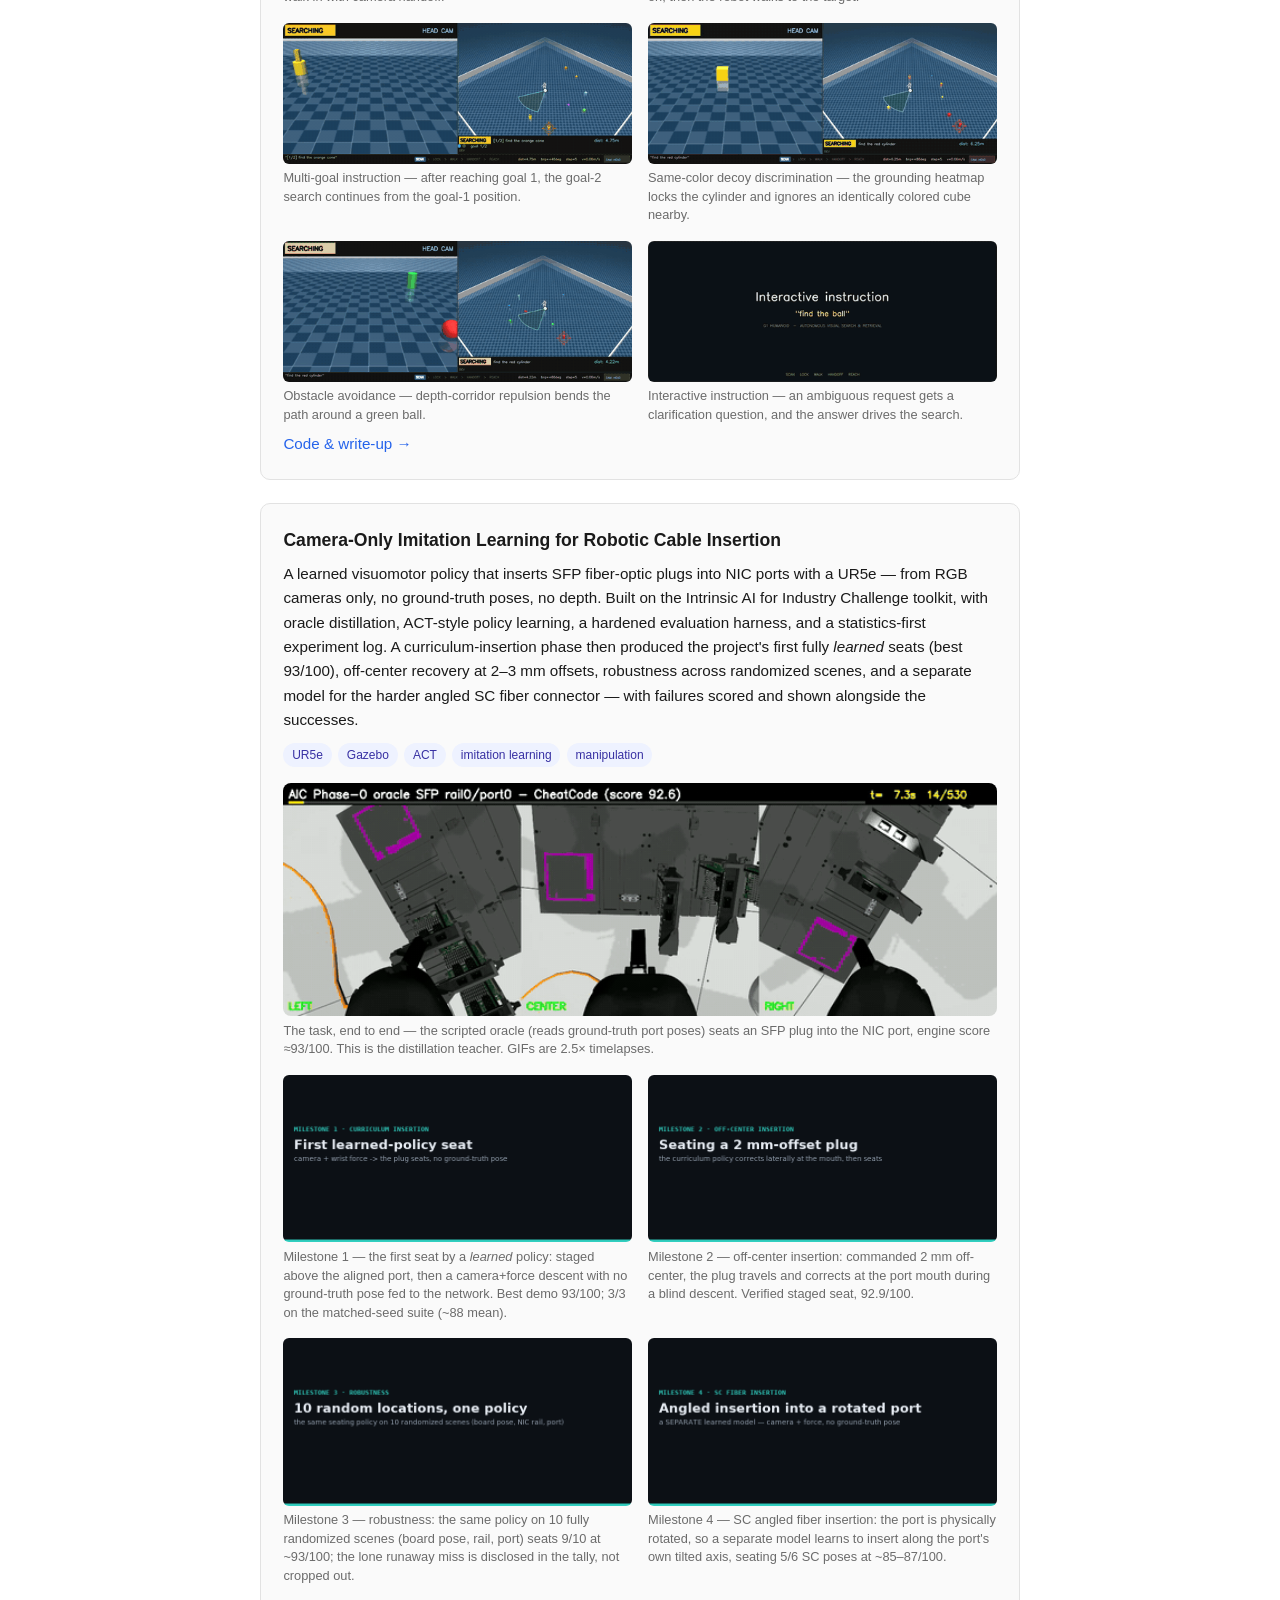
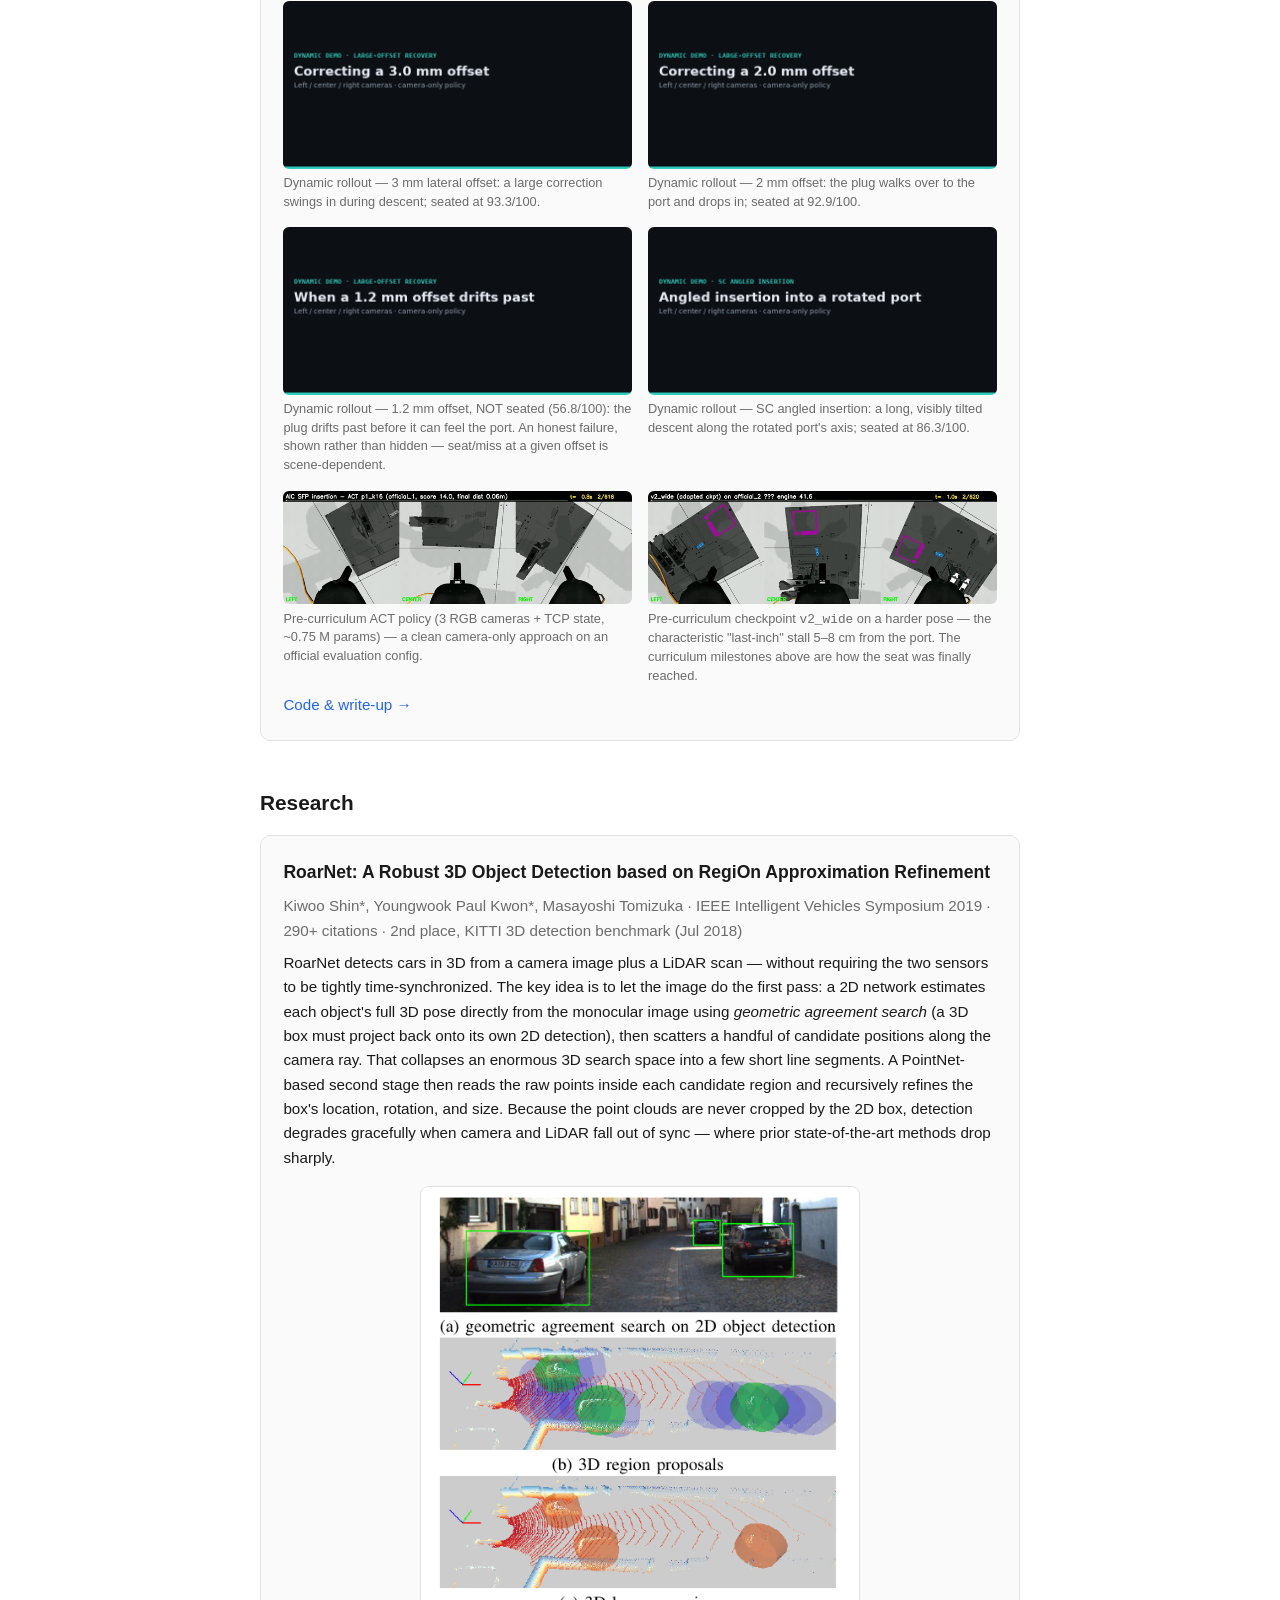
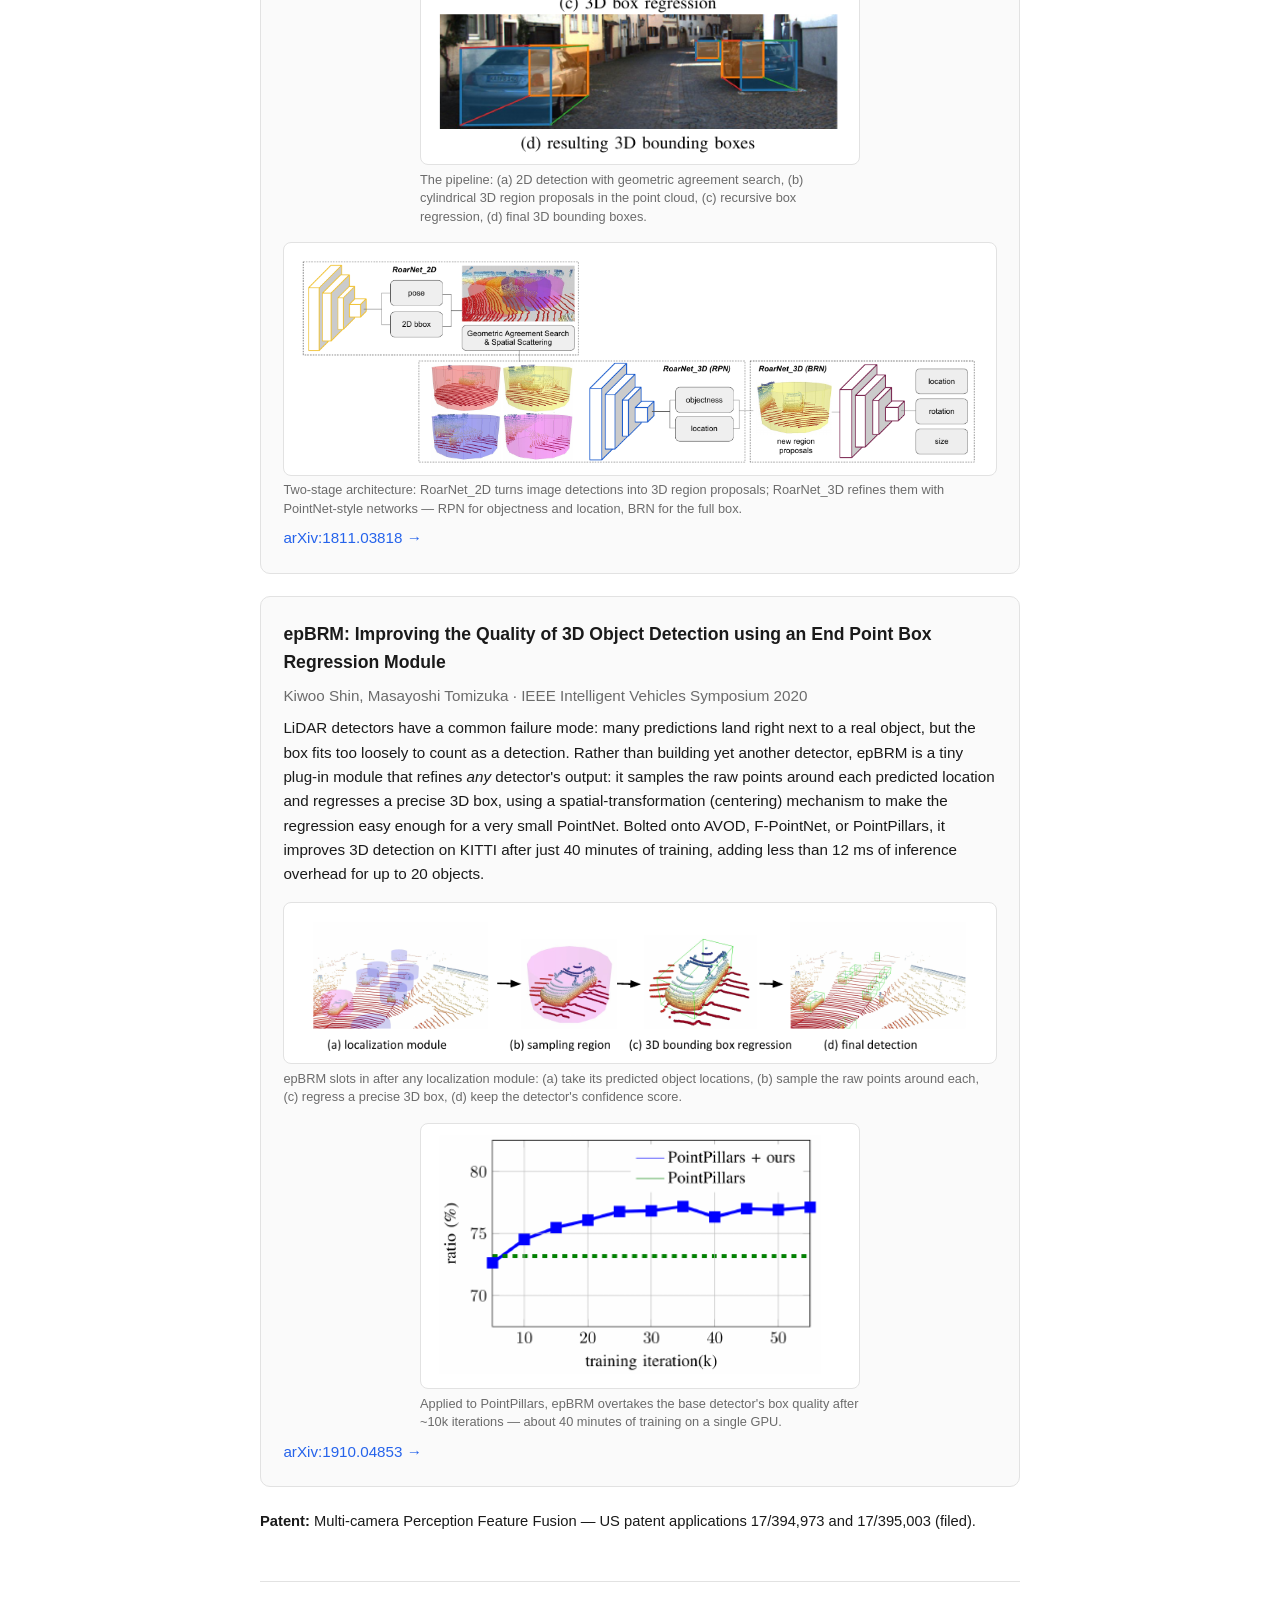
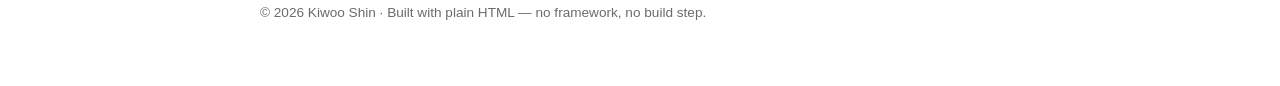
==== commit 7604a578: "Show calibration workflow as looping video with GIF preview" ====
--- a/index.html
+++ b/index.html
@@ -284,13 +284,18 @@
         <span>robust optimization</span><span>Three.js</span>
       </div>
       <figure class="featured">
-        <a href="media/head-camera-calibration/preview.png">
-          <img src="media/head-camera-calibration/preview.png" width="1440" height="1400"
-               loading="lazy"
-               alt="Calibration lab comparing green perceived arm landmarks with orange forward-kinematics predictions, with pink residuals in robot and camera views">
-        </a>
-        <figcaption>Green: observed landmarks. Orange: predicted geometry.
-        Pink: disagreement to minimize. Click to enlarge the lab preview.</figcaption>
+        <video id="calibration-preview" autoplay muted loop playsinline controls preload="metadata"
+               width="1280" height="960" style="width:100%;height:auto;display:block;border-radius:8px"
+               poster="media/head-camera-calibration/poster.png"
+               aria-label="22-second recorded calibration workflow with synthetic observations">
+          <source src="media/head-camera-calibration/workflow.mp4" type="video/mp4">
+          <a href="media/head-camera-calibration/workflow.gif">Watch the animated GIF</a>
+        </video>
+        <figcaption>22-second recorded app demo: observe → compare → calibrate → validate.
+        Green: observations. Orange: FK predictions. Pink: disagreement.
+        Synthetic data; actual accepted optimizer updates, with timing adjusted for playback.
+        <a href="media/head-camera-calibration/workflow.mp4">Open video</a> ·
+        <a href="media/head-camera-calibration/workflow.gif">Animated GIF</a>.</figcaption>
       </figure>
       <p>The default synthetic experiment reduces held-out landmark RMS error
       from <strong>30.46 to 9.48 mm</strong> with noise, missing observations, and
@@ -728,5 +733,12 @@
   </footer>
 
 </main>
+<script>
+  const calibrationPreview = document.getElementById('calibration-preview');
+  if (matchMedia('(prefers-reduced-motion: reduce)').matches) {
+    calibrationPreview.autoplay = false;
+    calibrationPreview.pause();
+  }
+</script>
 </body>
 </html>
